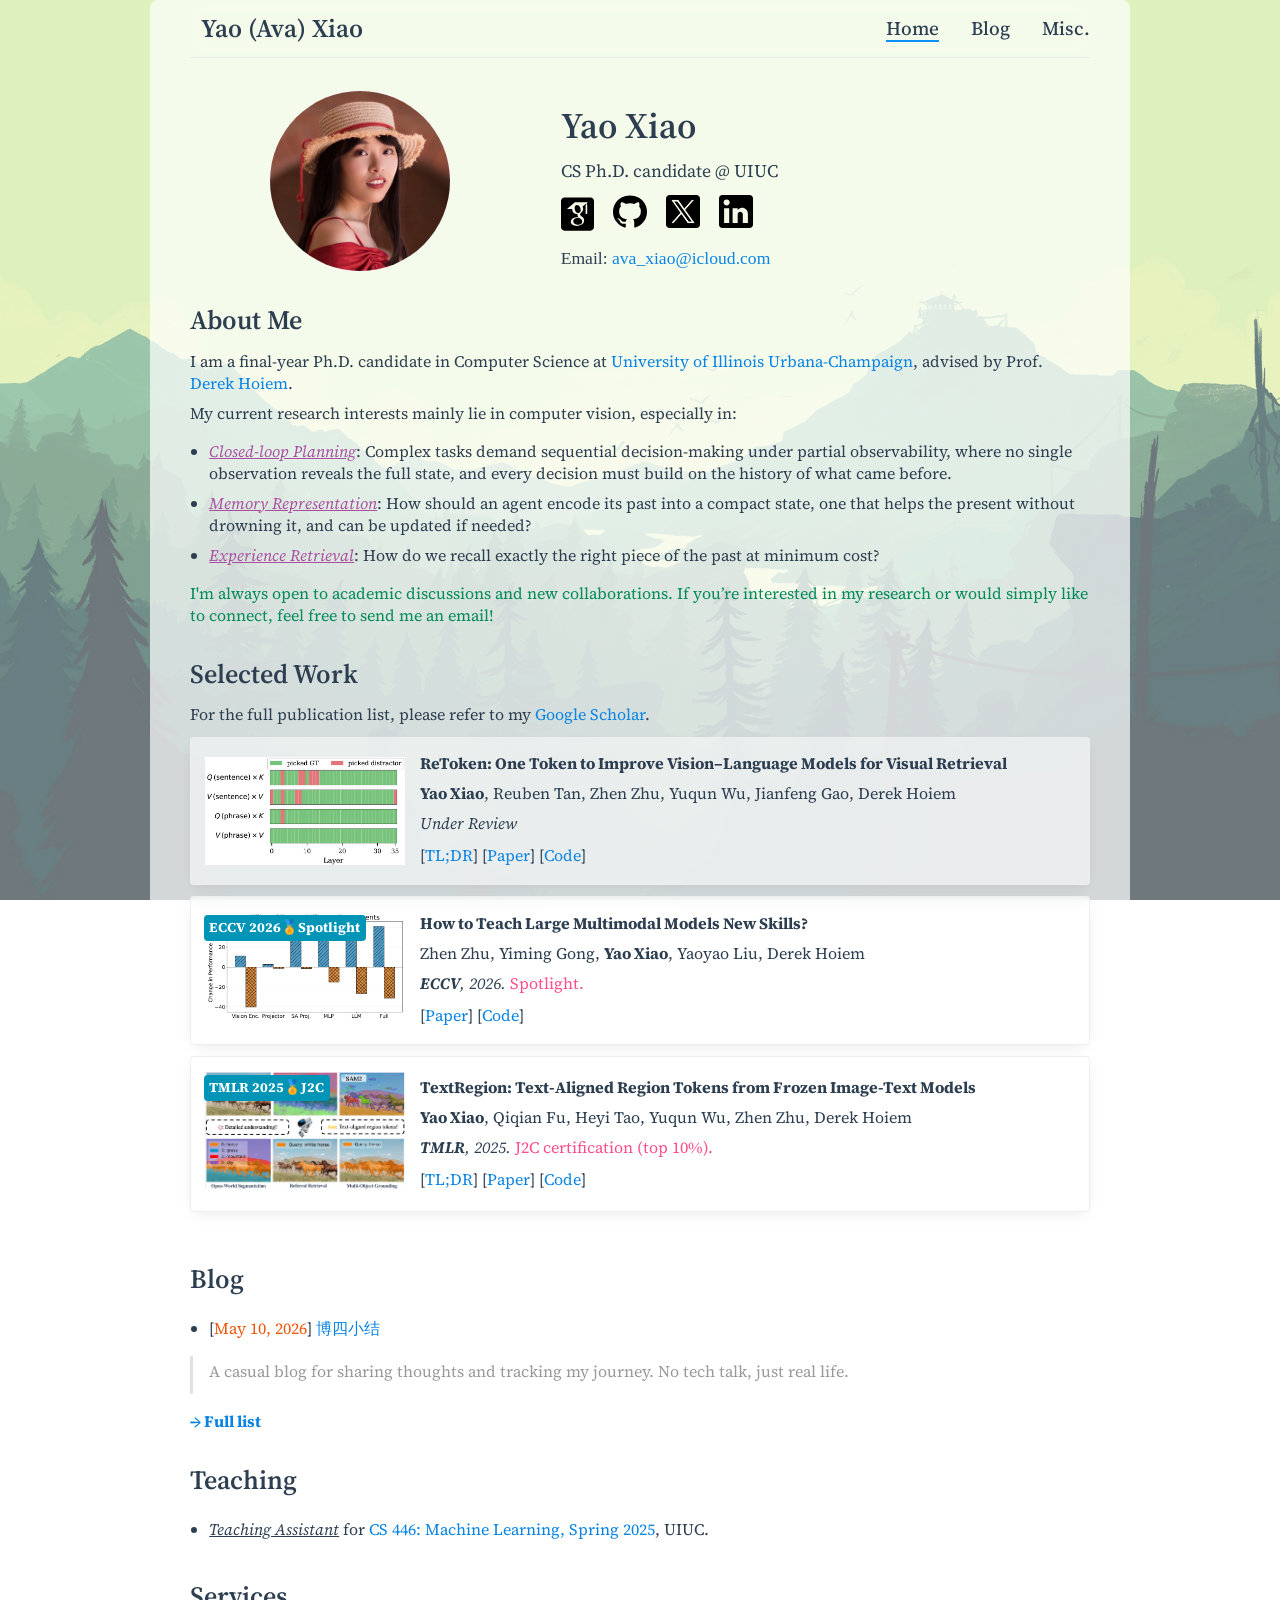
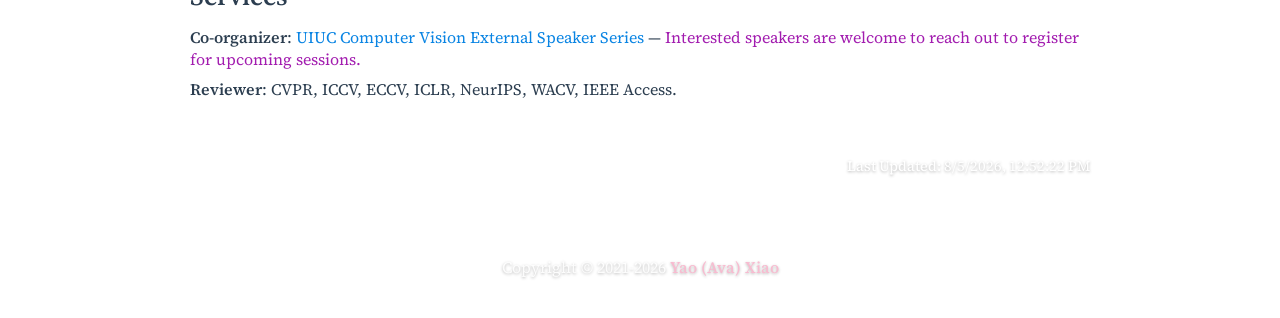
==== index.html @ c029b0e3 "update" ====
<!DOCTYPE html>
<html lang="en-US">
  <head>
    <meta charset="utf-8">
    <meta name="viewport" content="width=device-width,initial-scale=1">
    <title>Yao (Ava) Xiao</title>
    <meta name="description" content="Yao (Ava) Xiao, a PhD candidate at UIUC, focuses her research on Computer Vision.">
    <link rel="icon" href="https://avaxiao.github.io/profile/logo.jpg">
  <link rel="stylesheet" href="https://fonts.googleapis.com/css2?family=Source+Serif+4:ital,wght@0,400;0,600;1,400;1,600&amp;display=swap">
    
    <link rel="preload" href="/assets/css/0.styles.3e179a10.css" as="style"><link rel="preload" href="/assets/js/app.c0a75aff.js" as="script"><link rel="preload" href="/assets/js/4.6c45eee1.js" as="script"><link rel="preload" href="/assets/js/14.86007b97.js" as="script"><link rel="preload" href="/assets/js/9.3a553582.js" as="script"><link rel="preload" href="/assets/js/5.31107726.js" as="script"><link rel="prefetch" href="/assets/js/10.5da3136a.js"><link rel="prefetch" href="/assets/js/11.a6212bb0.js"><link rel="prefetch" href="/assets/js/12.b6547b11.js"><link rel="prefetch" href="/assets/js/13.b71a488c.js"><link rel="prefetch" href="/assets/js/15.7bbf134c.js"><link rel="prefetch" href="/assets/js/16.cf9fee51.js"><link rel="prefetch" href="/assets/js/2.67bbb670.js"><link rel="prefetch" href="/assets/js/3.bf358258.js"><link rel="prefetch" href="/assets/js/6.ad868531.js"><link rel="prefetch" href="/assets/js/7.d02ac8a6.js"><link rel="prefetch" href="/assets/js/8.3687ac14.js">
    <link rel="stylesheet" href="/assets/css/0.styles.3e179a10.css">
  </head>
  <body>
    <div id="app" data-server-rendered="true"><div class="theme-container no-sidebar home-page"><header class="navbar"><div class="sidebar-button"><svg xmlns="http://www.w3.org/2000/svg" aria-hidden="true" role="img" viewBox="0 0 448 512" class="icon"><path fill="currentColor" d="M436 124H12c-6.627 0-12-5.373-12-12V80c0-6.627 5.373-12 12-12h424c6.627 0 12 5.373 12 12v32c0 6.627-5.373 12-12 12zm0 160H12c-6.627 0-12-5.373-12-12v-32c0-6.627 5.373-12 12-12h424c6.627 0 12 5.373 12 12v32c0 6.627-5.373 12-12 12zm0 160H12c-6.627 0-12-5.373-12-12v-32c0-6.627 5.373-12 12-12h424c6.627 0 12 5.373 12 12v32c0 6.627-5.373 12-12 12z"></path></svg></div> <a href="/" class="home-link router-link-exact-active router-link-active"><!----> <span class="site-name">Yao (Ava) Xiao</span></a> <div class="links"><!----> <nav class="nav-links can-hide"><div class="nav-item"><a href="/" class="nav-link router-link-exact-active router-link-active">
  Home
</a></div><div class="nav-item"><a href="https://avaxiao.github.io/blog/" target="_self" class="nav-link external">
  Blog
  <!----></a></div><div class="nav-item"><a href="https://avaxiao.github.io/blog/comments/" target="_self" class="nav-link external">
  Misc.
  <!----></a></div> <!----></nav></div></header> <div class="sidebar-mask"></div> <aside class="sidebar"><nav class="nav-links"><div class="nav-item"><a href="/" class="nav-link router-link-exact-active router-link-active">
  Home
</a></div><div class="nav-item"><a href="https://avaxiao.github.io/blog/" target="_self" class="nav-link external">
  Blog
  <!----></a></div><div class="nav-item"><a href="https://avaxiao.github.io/blog/comments/" target="_self" class="nav-link external">
  Misc.
  <!----></a></div> <!----></nav>  <!----> </aside> <main class="page"> <div class="theme-default-content content__default"><div class="profile"><div class="image"><img src="/profile/Ava_Xiao.jpg" alt></div> <div class="info"><div class="name">
      Yao Xiao
    </div> <div class="bio"><p>CS Ph.D. candidate @ UIUC</p></div> <div class="socials"><div><a href="https://scholar.google.com/citations?user=-oyhl6gAAAAJ&amp;hl=en" target="_blank"><img src="/icons/google-scholar.svg" alt="Google Scholar" title="Google Scholar"></a></div><div><a href="https://github.com/AvaXiao" target="_blank"><img src="/icons/github.svg" alt="GitHub" title="GitHub"></a></div><div><a href="https://x.com/AvaXYao/" target="_blank"><img src="/icons/twitter.png" alt="X" title="X"></a></div><div><a href="https://www.linkedin.com/in/ava-xiao/" target="_blank"><img src="/icons/linkedin-mono.svg" alt="Linkedin" title="Linkedin"></a></div></div> <div class="contact"><span class="email">Email: </span> <a href="mailto:ava_xiao@icloud.com" title="Contact me" class="email">
          ava_xiao@icloud.com
      </a></div> <!----></div></div> <h2 id="about-me">About Me</h2> <p>I am a final-year Ph.D. candidate in Computer Science at <a href="https://siebelschool.illinois.edu" target="_blank" rel="noopener noreferrer">University of Illinois Urbana-Champaign<svg xmlns="http://www.w3.org/2000/svg" aria-hidden="true" x="0px" y="0px" viewBox="0 0 100 100" width="15" height="15" class="icon outbound"><path fill="currentColor" d="M18.8,85.1h56l0,0c2.2,0,4-1.8,4-4v-32h-8v28h-48v-48h28v-8h-32l0,0c-2.2,0-4,1.8-4,4v56C14.8,83.3,16.6,85.1,18.8,85.1z"></path> <polygon fill="currentColor" points="45.7,48.7 51.3,54.3 77.2,28.5 77.2,37.2 85.2,37.2 85.2,14.9 62.8,14.9 62.8,22.9 71.5,22.9"></polygon></svg></a>, advised by Prof. <a href="https://dhoiem.cs.illinois.edu/" target="_blank" rel="noopener noreferrer">Derek Hoiem<svg xmlns="http://www.w3.org/2000/svg" aria-hidden="true" x="0px" y="0px" viewBox="0 0 100 100" width="15" height="15" class="icon outbound"><path fill="currentColor" d="M18.8,85.1h56l0,0c2.2,0,4-1.8,4-4v-32h-8v28h-48v-48h28v-8h-32l0,0c-2.2,0-4,1.8-4,4v56C14.8,83.3,16.6,85.1,18.8,85.1z"></path> <polygon fill="currentColor" points="45.7,48.7 51.3,54.3 77.2,28.5 77.2,37.2 85.2,37.2 85.2,14.9 62.8,14.9 62.8,22.9 71.5,22.9"></polygon></svg></a>.</p> <p>My current research interests mainly lie in computer vision, especially in:</p> <ul><li><p><font color="#A94FA0"><u><em>Closed-loop Planning</em></u></font>: Complex tasks demand sequential decision-making under partial observability, where no single observation reveals the full state, and every decision must build on the history of what came before.</p></li> <li><p><font color="#A94FA0"><u><em>Memory Representation</em></u></font>: How should an agent encode its past into a compact state, one that helps the present without drowning it, and can be updated if needed?</p></li> <li><p><font color="#A94FA0"><u><em>Experience Retrieval</em></u></font>: How do we recall exactly the right piece of the past at minimum cost?</p></li></ul> <p><font color="#008a56">I'm always open to academic discussions and new collaborations. If you’re interested in my research or would simply like to connect, feel free to send me an email!</font></p> <h2 id="selected-work">Selected Work</h2> <p>For the full publication list, please refer to my <a href="https://scholar.google.com/citations?user=-oyhl6gAAAAJ&amp;hl=en" target="_blank">Google Scholar</a>.</p> <div class="papers"><div><div><!----></div><div><div><div class="paper show-border"><div><div class="paper-image"><img src="/publications/xiao2026retoken.png" alt></div></div> <div class="paper-content"><p><b>ReToken: One Token to Improve Vision–Language Models for Visual Retrieval</b></p> <p><b>Yao Xiao</b>, Reuben Tan, Zhen Zhu, Yuqun Wu, Jianfeng Gao, Derek Hoiem</p> <i><p>Under Review</p></i> <span class="hover-dropdown">
              [<a class="toggle">TL;DR</a>]
              <div class="tlrd-popup"><div class="tlrd-popup-inner">Attention tells you where a VLM looks, so shouldn't it tell you which frames matter? It doesn't: the retrieval signal lives in the value space, and a single learned token is enough to read it out.</div></div></span> <!----> <!----> <span>
              [<a href="https://arxiv.org/abs/2607.28627" target="_blank">Paper</a>]
            </span> <span>
              [<a href="https://github.com/avaxiao/ReToken" target="_blank">Code</a>]
            </span> <!----> <!----> <!----> <div class="abs-panel" style="display:none;"><span></span></div></div></div></div></div><div><!----></div><div><div><div class="paper show-border"><div class="paper-badge"><img src="/publications/zhen2026how.png" alt class="badge-image"> <abbr class="badge">ECCV 2026🏅Spotlight</abbr></div> <div class="paper-content"><p><b>How to Teach Large Multimodal Models New Skills?</b></p> <p>Zhen Zhu, Yiming Gong, <b>Yao Xiao</b>, Yaoyao Liu, Derek Hoiem</p> <i><p><b>ECCV</b>, 2026. <span style='font-style: normal;'><font color=#ff4d88>Spotlight.</font></span></p></i> <!----> <!----> <!----> <span>
              [<a href="https://arxiv.org/abs/2510.08564" target="_blank">Paper</a>]
            </span> <span>
              [<a href="https://github.com/jessemelpolio/LMM_CL" target="_blank">Code</a>]
            </span> <!----> <!----> <!----> <div class="abs-panel" style="display:none;"><span></span></div></div></div></div></div><div><div><div class="paper show-border"><div class="paper-badge"><img src="/publications/xiao2025textregion.png" alt class="badge-image"> <abbr class="badge">TMLR 2025🏅J2C</abbr></div> <div class="paper-content"><p><b>TextRegion: Text-Aligned Region Tokens from Frozen Image-Text Models</b></p> <p><b>Yao Xiao</b>, Qiqian Fu, Heyi Tao, Yuqun Wu, Zhen Zhu, Derek Hoiem</p> <i><p><b>TMLR</b>, 2025. <span style='font-style: normal;'><font color=#ff4d88>J2C certification (top 10%).</font></span></p></i> <span class="hover-dropdown">
              [<a class="toggle">TL;DR</a>]
              <div class="tlrd-popup"><div class="tlrd-popup-inner">A simple, training-free approach to get region tokens directly comparable to text embeddings, achieving state-of-the-art zero-shot region-level understanding.</div></div></span> <!----> <!----> <span>
              [<a href="https://arxiv.org/abs/2505.23769" target="_blank">Paper</a>]
            </span> <span>
              [<a href="https://github.com/avaxiao/TextRegion" target="_blank">Code</a>]
            </span> <!----> <!----> <!----> <div class="abs-panel" style="display:none;"><span></span></div></div></div></div></div><div><!----></div><div><!----></div></div></div> <br> <h2 id="blog">Blog</h2> <ul><li>[<font color="#EA580C">May 10, 2026</font>] <a href="https://avaxiao.github.io/blog/fourth_year/" target="_blank">博四小结</a></li></ul> <blockquote><p>A casual blog for sharing thoughts and tracking my journey. No tech talk, just real life.</p></blockquote> <p><a href="https://avaxiao.github.io/blog/archives/" target="_blank"><b>→ Full list</b></a></p> <h2 id="teaching">Teaching</h2> <ul><li><u><em>Teaching Assistant</em></u> for <a href="https://courses.grainger.illinois.edu/cs446/sp2025/" target="_blank" rel="noopener noreferrer">CS 446: Machine Learning, Spring 2025<svg xmlns="http://www.w3.org/2000/svg" aria-hidden="true" x="0px" y="0px" viewBox="0 0 100 100" width="15" height="15" class="icon outbound"><path fill="currentColor" d="M18.8,85.1h56l0,0c2.2,0,4-1.8,4-4v-32h-8v28h-48v-48h28v-8h-32l0,0c-2.2,0-4,1.8-4,4v56C14.8,83.3,16.6,85.1,18.8,85.1z"></path> <polygon fill="currentColor" points="45.7,48.7 51.3,54.3 77.2,28.5 77.2,37.2 85.2,37.2 85.2,14.9 62.8,14.9 62.8,22.9 71.5,22.9"></polygon></svg></a>, UIUC.</li></ul> <h2 id="services">Services</h2> <p><strong>Co-organizer</strong>: <a href="https://vision.cs.illinois.edu/vision_website/#five" target="_blank">UIUC Computer Vision External Speaker Series</a> — <font color="#A21CAF">Interested speakers are welcome to reach out to register for upcoming sessions.</font></p> <p><strong>Reviewer</strong>: CVPR, ICCV, ECCV, ICLR, NeurIPS, WACV, IEEE Access.</p></div> <footer class="page-edit"><!----> <div class="last-updated"><span class="prefix">Last Updated:</span> <span class="time">8/5/2026, 12:52:22 PM</span></div></footer> <!----> </main> <div class="footer">

    Copyright © 2021-2026
    <a href="https://avaxiao.github.io/blog/" target="_blank" title="Yao (Ava) Xiao"><span style="color:#f8bbd0;">Yao (Ava) Xiao</span></a></div></div><div class="global-ui"></div></div>
    <script src="/assets/js/app.c0a75aff.js" defer></script><script src="/assets/js/4.6c45eee1.js" defer></script><script src="/assets/js/14.86007b97.js" defer></script><script src="/assets/js/9.3a553582.js" defer></script><script src="/assets/js/5.31107726.js" defer></script>
  </body>
</html>
---- assets/css/0.styles.3e179a10.css ----
#nprogress{pointer-events:none}#nprogress .bar{background:#0984e3;position:fixed;z-index:1031;top:0;left:0;width:100%;height:2px}#nprogress .peg{display:block;position:absolute;right:0;width:100px;height:100%;box-shadow:0 0 10px #0984e3,0 0 5px #0984e3;opacity:1;-webkit-transform:rotate(3deg) translateY(-4px);transform:rotate(3deg) translateY(-4px)}#nprogress .spinner{display:block;position:fixed;z-index:1031;top:15px;right:15px}#nprogress .spinner-icon{width:18px;height:18px;box-sizing:border-box;border-color:#0984e3 transparent transparent #0984e3;border-style:solid;border-width:2px;border-radius:50%;-webkit-animation:nprogress-spinner .4s linear infinite;animation:nprogress-spinner .4s linear infinite}.nprogress-custom-parent{overflow:hidden;position:relative}.nprogress-custom-parent #nprogress .bar,.nprogress-custom-parent #nprogress .spinner{position:absolute}@-webkit-keyframes nprogress-spinner{0%{-webkit-transform:rotate(0deg);transform:rotate(0deg)}to{-webkit-transform:rotate(1turn);transform:rotate(1turn)}}@keyframes nprogress-spinner{0%{-webkit-transform:rotate(0deg);transform:rotate(0deg)}to{-webkit-transform:rotate(1turn);transform:rotate(1turn)}}.icon.outbound{color:#aaa;display:inline-block;vertical-align:middle;position:relative;top:-1px}.home{padding:3.6rem 2rem 0;max-width:900px;margin:0 auto;display:block}.home .hero{text-align:center}.home .hero img{max-width:100%;max-height:280px;display:block;margin:3rem auto 1.5rem}.home .hero h1{font-size:3rem}.home .hero .action,.home .hero .description,.home .hero h1{margin:1.8rem auto}.home .hero .description{max-width:35rem;font-size:1.6rem;line-height:1.3;color:#6a8bad}.home .hero .action-button{display:inline-block;font-size:1.2rem;color:#fff;background-color:#0984e3;padding:.8rem 1.6rem;border-radius:4px;-webkit-transition:background-color .1s ease;transition:background-color .1s ease;box-sizing:border-box;border-bottom:1px solid #0877cc}.home .hero .action-button:hover{background-color:#1292f6}.home .features{border-top:1px solid #eaecef;padding:1.2rem 0;margin-top:2.5rem;display:-webkit-box;display:flex;flex-wrap:wrap;-webkit-box-align:start;align-items:flex-start;align-content:stretch;-webkit-box-pack:justify;justify-content:space-between}.home .feature{-webkit-box-flex:1;flex-grow:1;flex-basis:30%;max-width:30%}.home .feature h2{font-size:1.4rem;font-weight:500;border-bottom:none;padding-bottom:0;color:#3a5169}.home .feature p{color:#4e6e8e}.home .footer{padding:2.5rem;border-top:1px solid #eaecef;text-align:center;color:#4e6e8e}@media (max-width:719px){.home .features{-webkit-box-orient:vertical;-webkit-box-direction:normal;flex-direction:column}.home .feature{max-width:100%;padding:0 2.5rem}}@media (max-width:419px){.home{padding-left:1.5rem;padding-right:1.5rem}.home .hero img{max-height:210px;margin:2rem auto 1.2rem}.home .hero h1{font-size:2rem}.home .hero .action,.home .hero .description,.home .hero h1{margin:1.2rem auto}.home .hero .description{font-size:1.2rem}.home .hero .action-button{font-size:1rem;padding:.6rem 1.2rem}.home .feature h2{font-size:1.25rem}}.search-box{display:inline-block;position:relative;margin-right:1rem}.search-box input{cursor:text;width:10rem;height:2rem;color:#4e6e8e;display:inline-block;border:1px solid #cfd4db;border-radius:2rem;font-size:.9rem;line-height:2rem;padding:0 .5rem 0 2rem;outline:none;-webkit-transition:all .2s ease;transition:all .2s ease;background:#fff url(/assets/img/search.83621669.svg) .6rem .5rem no-repeat;background-size:1rem}.search-box input:focus{cursor:auto;border-color:#0984e3}.search-box .suggestions{background:#fff;width:20rem;position:absolute;top:1.5rem;border:1px solid #cfd4db;border-radius:6px;padding:.4rem;list-style-type:none}.search-box .suggestions.align-right{right:0}.search-box .suggestion{line-height:1.4;padding:.4rem .6rem;border-radius:4px;cursor:pointer}.search-box .suggestion a{white-space:normal;color:#5d82a6}.search-box .suggestion a .page-title{font-weight:600}.search-box .suggestion a .header{font-size:.9em;margin-left:.25em}.search-box .suggestion.focused{background-color:#f3f4f5}.search-box .suggestion.focused a{color:#0984e3}@media (max-width:959px){.search-box input{cursor:pointer;width:0;border-color:transparent;position:relative}.search-box input:focus{cursor:text;left:0;width:10rem}}@media (-ms-high-contrast:none){.search-box input{height:2rem}}@media (max-width:959px) and (min-width:719px){.search-box .suggestions{left:0}}@media (max-width:719px){.search-box{margin-right:0}.search-box input{left:1rem}.search-box .suggestions{right:0}}@media (max-width:419px){.search-box .suggestions{width:calc(100vw - 4rem)}.search-box input:focus{width:8rem}}.sidebar-button{cursor:pointer;display:none;width:1.25rem;height:1.25rem;position:absolute;padding:.6rem;top:.6rem;left:1rem}.sidebar-button .icon{display:block;width:1.25rem;height:1.25rem}@media (max-width:719px){.sidebar-button{display:block}}@media (max-width:959px){.nav-links .nav-item{margin-left:1.2rem}}@media (min-width:719px){.nav-links a.router-link-active,.nav-links a:hover{color:var(--textColor)}.nav-item>a:not(.external).router-link-active,.nav-item>a:not(.external):hover{margin-bottom:-2px;border-bottom:2px solid #0d90f5}}.nav-links{display:inline-block}.nav-links a{line-height:1.4rem;color:inherit}.nav-links a.router-link-active,.nav-links a:hover{color:#0984e3}.nav-links .nav-item{position:relative;display:inline-block;margin-left:2rem;line-height:2rem}.nav-links .nav-item:first-child{margin-left:0}.nav-links .repo-link{margin-left:1.5rem}@media (max-width:719px){.nav-links .nav-item,.nav-links .repo-link{margin-left:0}}@media (min-width:719px){.nav-links a.router-link-active,.nav-links a:hover{color:#2c3e50}.nav-item>a:not(.external).router-link-active,.nav-item>a:not(.external):hover{margin-bottom:-2px;border-bottom:2px solid #0d90f5}}.navbar{position:fixed!important;z-index:1000;max-width:900px;margin:0 auto;padding:.7rem;line-height:2.2rem}.navbar a,.navbar img,.navbar span{display:inline-block}.navbar .logo{height:2.2rem;min-width:2.2rem;margin-right:.8rem;vertical-align:top}.navbar .site-name{font-size:1.5em;font-weight:600;color:#2c3e50;position:relative}.navbar .links{padding-right:0;box-sizing:border-box;background-color:#fff;white-space:nowrap;font-size:1.2rem;position:absolute;right:0;top:.7rem;display:-webkit-box;display:flex}.navbar .links .search-box{-webkit-box-flex:0;flex:0 0 auto;vertical-align:top}@media (max-width:719px){.navbar{padding-left:4rem}.navbar .can-hide{display:none}.navbar .links{padding-left:1.5rem}.navbar .site-name{font-size:1.2em;width:calc(100vw - 9.4rem);overflow:hidden;white-space:nowrap;text-overflow:ellipsis}}.page-edit{max-width:900px;margin:0 auto;padding:2rem 2.5rem}@media (max-width:959px){.page-edit{padding:2rem}}@media (max-width:419px){.page-edit{padding:1.5rem}}.page-edit{padding-top:1rem;padding-bottom:1rem;overflow:auto}.page-edit .edit-link{display:inline-block}.page-edit .edit-link a{color:#4e6e8e;margin-right:.25rem}.page-edit .last-updated{float:right;font-size:.9em}.page-edit .last-updated .prefix{font-weight:500;color:#4e6e8e}.page-edit .last-updated .time{font-weight:400;color:#767676}@media (max-width:719px){.page-edit .edit-link{margin-bottom:.5rem}.page-edit .last-updated{font-size:.8em;float:none;text-align:left}}.page-nav{max-width:900px;margin:0 auto;padding:2rem 2.5rem}@media (max-width:959px){.page-nav{padding:2rem}}@media (max-width:419px){.page-nav{padding:1.5rem}}.page-nav{padding-top:1rem;padding-bottom:0}.page-nav .inner{min-height:2rem;margin-top:0;border-top:1px solid #eaecef;padding-top:1rem;overflow:auto}.page-nav .next{float:right}.page{padding-bottom:2rem;display:block}.dropdown-enter,.dropdown-leave-to{height:0!important}.sidebar-group .sidebar-group{padding-left:.5em}.sidebar-group:not(.collapsable) .sidebar-heading:not(.clickable){cursor:auto;color:inherit}.sidebar-group.is-sub-group{padding-left:0}.sidebar-group.is-sub-group>.sidebar-heading{font-size:.95em;line-height:1.4;font-weight:400;padding-left:2rem}.sidebar-group.is-sub-group>.sidebar-heading:not(.clickable){opacity:.5}.sidebar-group.is-sub-group>.sidebar-group-items{padding-left:1rem}.sidebar-group.is-sub-group>.sidebar-group-items>li>.sidebar-link{font-size:.95em;border-left:none}.sidebar-group.depth-2>.sidebar-heading{border-left:none}.sidebar-heading{color:#2c3e50;-webkit-transition:color .15s ease;transition:color .15s ease;cursor:pointer;font-size:1.1em;font-weight:700;padding:.35rem 1.5rem .35rem 1.25rem;width:100%;box-sizing:border-box;margin:0;border-left:.25rem solid transparent}.sidebar-heading.open,.sidebar-heading:hover{color:inherit}.sidebar-heading .arrow{position:relative;top:-.12em;left:.5em}.sidebar-heading.clickable.active{font-weight:600;color:#0984e3;border-left-color:#0984e3}.sidebar-heading.clickable:hover{color:#0984e3}.sidebar-group-items{-webkit-transition:height .1s ease-out;transition:height .1s ease-out;font-size:.95em;overflow:hidden}.sidebar .sidebar-sub-headers{padding-left:1rem;font-size:.95em}a.sidebar-link{font-size:1em;font-weight:400;display:inline-block;color:#2c3e50;border-left:.25rem solid transparent;padding:.35rem 1rem .35rem 1.25rem;line-height:1.4;width:100%;box-sizing:border-box}a.sidebar-link:hover{color:#0984e3}a.sidebar-link.active{font-weight:600;color:#0984e3;border-left-color:#0984e3}.sidebar-group a.sidebar-link{padding-left:2rem}.sidebar-sub-headers a.sidebar-link{padding-top:.25rem;padding-bottom:.25rem;border-left:none}.sidebar-sub-headers a.sidebar-link.active{font-weight:500}.sidebar ul{padding:0;margin:0;list-style-type:none}.sidebar a{display:inline-block}.sidebar .nav-links{display:none;border-bottom:1px solid #eaecef;padding:.5rem 0 .75rem}.sidebar .nav-links a{font-weight:600}.sidebar .nav-links .nav-item,.sidebar .nav-links .repo-link{display:block;line-height:1.25rem;font-size:1.1em;padding:.5rem 0 .5rem 1.5rem}.sidebar>.sidebar-links{padding:1.5rem 0}.sidebar>.sidebar-links>li>a.sidebar-link{font-size:1.1em;line-height:1.7;font-weight:700}.sidebar>.sidebar-links>li:not(:first-child){margin-top:.75rem}@media (max-width:719px){.sidebar .nav-links{display:block}.sidebar .nav-links .dropdown-wrapper .nav-dropdown .dropdown-item a.router-link-active:after{top:calc(1rem - 2px)}.sidebar>.sidebar-links{padding:1rem 0}}.footer{padding:2rem 1.5rem 2.5rem;text-align:center;color:#999;box-sizing:border-box;font-size:1rem;-webkit-transition:all .2s ease;transition:all .2s ease}.footer>span{line-height:1.5rem}.footer .icons{margin-bottom:12px}.footer .icons .iconfont{padding:0 10px;font-size:1.3rem}.footer a{color:inherit}.footer a:hover{color:#0984e3}@media (min-width:720px){.sidebar-open .footer{width:auto;padding-left:21.5rem}}@media (min-width:1520px){.have-rightmenu .footer{padding-right:$rightMenuWidth1.5rem}}.no-sidebar .footer{width:auto;padding-left:1.5rem}.theme-container.home-page .page{font-size:16px;background-color:$homeBgColor}.theme-container.home-page .page p{margin:0 0 .5rem}.theme-container.home-page .page ol,.theme-container.home-page .page p,.theme-container.home-page .page ul{line-height:normal}.theme-container.home-page .page a{font-weight:400}.theme-container.home-page .page .theme-default-content:not(.custom)>h2{margin-bottom:.5rem}.theme-container.home-page .page .theme-default-content:not(.custom)>h2:first-child+p{margin-top:.5rem}.theme-container.home-page .page .theme-default-content:not(.custom)>h3{padding-top:4rem}.theme-container.home-page .page .md-card{min-height:140px;margin-top:1.5em}.theme-container.home-page .page .md-card .card-image{padding:0}.theme-container.home-page .page .md-card .card-image img{Margin-right:1.5em;border:0 solid #eee}@media (max-width:419px){ol,p,ul{line-height:1.5}.md-card .card-image img{width:100%;max-width:400px}}code[class*=language-],pre[class*=language-]{color:#ccc;background:none;font-family:Consolas,Monaco,Andale Mono,Ubuntu Mono,monospace;font-size:1em;text-align:left;white-space:pre;word-spacing:normal;word-break:normal;word-wrap:normal;line-height:1.5;-moz-tab-size:4;-o-tab-size:4;tab-size:4;-webkit-hyphens:none;-ms-hyphens:none;hyphens:none}pre[class*=language-]{padding:1em;margin:.5em 0;overflow:auto}:not(pre)>code[class*=language-],pre[class*=language-]{background:#2d2d2d}:not(pre)>code[class*=language-]{padding:.1em;border-radius:.3em;white-space:normal}.token.block-comment,.token.cdata,.token.comment,.token.doctype,.token.prolog{color:#999}.token.punctuation{color:#ccc}.token.attr-name,.token.deleted,.token.namespace,.token.tag{color:#e2777a}.token.function-name{color:#6196cc}.token.boolean,.token.function,.token.number{color:#f08d49}.token.class-name,.token.constant,.token.property,.token.symbol{color:#f8c555}.token.atrule,.token.builtin,.token.important,.token.keyword,.token.selector{color:#cc99cd}.token.attr-value,.token.char,.token.regex,.token.string,.token.variable{color:#7ec699}.token.entity,.token.operator,.token.url{color:#67cdcc}.token.bold,.token.important{font-weight:700}.token.italic{font-style:italic}.token.entity{cursor:help}.token.inserted{color:green}.theme-default-content code{color:#476582;padding:.25rem .5rem;margin:0;font-size:.85em;background-color:rgba(27,31,35,.05);border-radius:3px}.theme-default-content code .token.deleted{color:#ec5975}.theme-default-content code .token.inserted{color:#0984e3}.theme-default-content pre,.theme-default-content pre[class*=language-]{line-height:1.4;padding:1.25rem 1.5rem;margin:.85rem 0;background-color:#282c34;border-radius:6px;overflow:auto}.theme-default-content pre[class*=language-] code,.theme-default-content pre code{color:#fff;padding:0;background-color:transparent;border-radius:0}div[class*=language-]{position:relative;background-color:#282c34;border-radius:6px}div[class*=language-] .highlight-lines{-webkit-user-select:none;-ms-user-select:none;user-select:none;padding-top:1.3rem;position:absolute;top:0;left:0;width:100%;line-height:1.4}div[class*=language-] .highlight-lines .highlighted{background-color:rgba(0,0,0,.66)}div[class*=language-] pre,div[class*=language-] pre[class*=language-]{background:transparent;position:relative;z-index:1}div[class*=language-]:before{position:absolute;z-index:3;top:.8em;right:1em;font-size:.75rem;color:hsla(0,0%,100%,.4)}div[class*=language-]:not(.line-numbers-mode) .line-numbers-wrapper{display:none}div[class*=language-].line-numbers-mode .highlight-lines .highlighted{position:relative}div[class*=language-].line-numbers-mode .highlight-lines .highlighted:before{content:" ";position:absolute;z-index:3;left:0;top:0;display:block;width:3.5rem;height:100%;background-color:rgba(0,0,0,.66)}div[class*=language-].line-numbers-mode pre{padding-left:4.5rem;vertical-align:middle}div[class*=language-].line-numbers-mode .line-numbers-wrapper{position:absolute;top:0;width:3.5rem;text-align:center;color:hsla(0,0%,100%,.3);padding:1.25rem 0;line-height:1.4}div[class*=language-].line-numbers-mode .line-numbers-wrapper br{-webkit-user-select:none;-ms-user-select:none;user-select:none}div[class*=language-].line-numbers-mode .line-numbers-wrapper .line-number{position:relative;z-index:4;-webkit-user-select:none;-ms-user-select:none;user-select:none;font-size:.85em}div[class*=language-].line-numbers-mode:after{content:"";position:absolute;z-index:2;top:0;left:0;width:3.5rem;height:100%;border-radius:6px 0 0 6px;border-right:1px solid rgba(0,0,0,.66);background-color:#282c34}div[class~=language-js]:before{content:"js"}div[class~=language-ts]:before{content:"ts"}div[class~=language-html]:before{content:"html"}div[class~=language-md]:before{content:"md"}div[class~=language-vue]:before{content:"vue"}div[class~=language-css]:before{content:"css"}div[class~=language-sass]:before{content:"sass"}div[class~=language-scss]:before{content:"scss"}div[class~=language-less]:before{content:"less"}div[class~=language-stylus]:before{content:"stylus"}div[class~=language-go]:before{content:"go"}div[class~=language-java]:before{content:"java"}div[class~=language-c]:before{content:"c"}div[class~=language-sh]:before{content:"sh"}div[class~=language-yaml]:before{content:"yaml"}div[class~=language-py]:before{content:"py"}div[class~=language-docker]:before{content:"docker"}div[class~=language-dockerfile]:before{content:"dockerfile"}div[class~=language-makefile]:before{content:"makefile"}div[class~=language-javascript]:before{content:"js"}div[class~=language-typescript]:before{content:"ts"}div[class~=language-markup]:before{content:"html"}div[class~=language-markdown]:before{content:"md"}div[class~=language-json]:before{content:"json"}div[class~=language-ruby]:before{content:"rb"}div[class~=language-python]:before{content:"py"}div[class~=language-bash]:before{content:"sh"}div[class~=language-php]:before{content:"php"}.custom-block .custom-block-title{font-weight:600;margin-bottom:-.4rem}.custom-block.danger,.custom-block.tip,.custom-block.warning{padding:.1rem 1.5rem;border-left-width:.5rem;border-left-style:solid;margin:1rem 0}.custom-block.tip{background-color:#f3f5f7;border-color:#42b983}.custom-block.warning{background-color:rgba(255,229,100,.3);border-color:#e7c000;color:#6b5900}.custom-block.warning .custom-block-title{color:#b29400}.custom-block.warning a{color:#2c3e50}.custom-block.danger{background-color:#ffe6e6;border-color:#c00;color:#4d0000}.custom-block.danger .custom-block-title{color:#900}.custom-block.danger a{color:#2c3e50}.custom-block.details{display:block;position:relative;border-radius:2px;margin:1.6em 0;padding:1.6em;background-color:#eee}.custom-block.details h4{margin-top:0}.custom-block.details figure:last-child,.custom-block.details p:last-child{margin-bottom:0;padding-bottom:0}.custom-block.details summary{outline:none;cursor:pointer}.arrow{display:inline-block;width:0;height:0}.arrow.up{border-bottom:6px solid #ccc}.arrow.down,.arrow.up{border-left:4px solid transparent;border-right:4px solid transparent}.arrow.down{border-top:6px solid #ccc}.arrow.right{border-left:6px solid #ccc}.arrow.left,.arrow.right{border-top:4px solid transparent;border-bottom:4px solid transparent}.arrow.left{border-right:6px solid #ccc}.theme-default-content:not(.custom){max-width:900px;margin:0 auto;padding:2rem 2.5rem}@media (max-width:959px){.theme-default-content:not(.custom){padding:2rem}}@media (max-width:419px){.theme-default-content:not(.custom){padding:1.5rem}}.table-of-contents .badge{vertical-align:middle}body,html{padding:0;margin:0;background-color:#fff}body{font-family:-apple-system,BlinkMacSystemFont,Segoe UI,Roboto,Oxygen,Ubuntu,Cantarell,Fira Sans,Droid Sans,Helvetica Neue,sans-serif;-webkit-font-smoothing:antialiased;-moz-osx-font-smoothing:grayscale;font-size:16px;color:#2c3e50}.page{padding-left:20rem}.navbar{z-index:20;right:0;height:3.6rem;background-color:#fff;box-sizing:border-box;border-bottom:1px solid #eaecef}.navbar,.sidebar-mask{position:fixed;top:0;left:0}.sidebar-mask{z-index:9;width:100vw;height:100vh;display:none}.sidebar{font-size:16px;background-color:#fff;width:20rem;position:fixed;z-index:10;margin:0;top:3.6rem;left:0;bottom:0;box-sizing:border-box;border-right:1px solid #eaecef;overflow-y:auto}.theme-default-content:not(.custom)>:first-child{margin-top:3.6rem}.theme-default-content:not(.custom) a:hover{text-decoration:underline}.theme-default-content:not(.custom) p.demo{padding:1rem 1.5rem;border:1px solid #ddd;border-radius:4px}.theme-default-content:not(.custom) img{max-width:100%}.theme-default-content.custom{padding:0;margin:0}.theme-default-content.custom img{max-width:100%}a{font-weight:500;text-decoration:none}a,p a code{color:#0984e3}p a code{font-weight:400}kbd{background:#eee;border:.15rem solid #ddd;border-bottom:.25rem solid #ddd;border-radius:.15rem;padding:0 .15em}blockquote{font-size:1rem;color:#999;border-left:.2rem solid #dfe2e5;margin:1rem 0;padding:.25rem 0 .25rem 1rem}blockquote>p{margin:0}ol,ul{padding-left:1.2em}strong{font-weight:600}h1,h2,h3,h4,h5,h6{font-weight:600;line-height:1.25}.theme-default-content:not(.custom)>h1,.theme-default-content:not(.custom)>h2,.theme-default-content:not(.custom)>h3,.theme-default-content:not(.custom)>h4,.theme-default-content:not(.custom)>h5,.theme-default-content:not(.custom)>h6{margin-top:-3.1rem;padding-top:4.6rem;margin-bottom:0}.theme-default-content:not(.custom)>h1:first-child,.theme-default-content:not(.custom)>h2:first-child,.theme-default-content:not(.custom)>h3:first-child,.theme-default-content:not(.custom)>h4:first-child,.theme-default-content:not(.custom)>h5:first-child,.theme-default-content:not(.custom)>h6:first-child{margin-top:-1.5rem;margin-bottom:1rem}.theme-default-content:not(.custom)>h1:first-child+.custom-block,.theme-default-content:not(.custom)>h1:first-child+p,.theme-default-content:not(.custom)>h1:first-child+pre,.theme-default-content:not(.custom)>h2:first-child+.custom-block,.theme-default-content:not(.custom)>h2:first-child+p,.theme-default-content:not(.custom)>h2:first-child+pre,.theme-default-content:not(.custom)>h3:first-child+.custom-block,.theme-default-content:not(.custom)>h3:first-child+p,.theme-default-content:not(.custom)>h3:first-child+pre,.theme-default-content:not(.custom)>h4:first-child+.custom-block,.theme-default-content:not(.custom)>h4:first-child+p,.theme-default-content:not(.custom)>h4:first-child+pre,.theme-default-content:not(.custom)>h5:first-child+.custom-block,.theme-default-content:not(.custom)>h5:first-child+p,.theme-default-content:not(.custom)>h5:first-child+pre,.theme-default-content:not(.custom)>h6:first-child+.custom-block,.theme-default-content:not(.custom)>h6:first-child+p,.theme-default-content:not(.custom)>h6:first-child+pre{margin-top:2rem}h1:focus .header-anchor,h1:hover .header-anchor,h2:focus .header-anchor,h2:hover .header-anchor,h3:focus .header-anchor,h3:hover .header-anchor,h4:focus .header-anchor,h4:hover .header-anchor,h5:focus .header-anchor,h5:hover .header-anchor,h6:focus .header-anchor,h6:hover .header-anchor{opacity:1}h1{font-size:2.2rem}h2{padding-bottom:.3rem;font-size:1.65rem}h3{font-size:1.35rem}a.header-anchor{font-size:.85em;float:left;margin-left:-.87em;padding-right:.23em;margin-top:.125em;opacity:0}a.header-anchor:focus,a.header-anchor:hover{text-decoration:none}.line-number,code,kbd{font-family:source-code-pro,Menlo,Monaco,Consolas,Courier New,monospace}ol,p,ul{line-height:1.7}hr{border:0;border-top:1px solid #eaecef}table{border-collapse:collapse;margin:1rem 0;display:block;overflow-x:auto}tr{border-top:1px solid #dfe2e5}tr:nth-child(2n){background-color:#f6f8fa}td,th{border:1px solid #dfe2e5;padding:.6em 1em}.theme-container.sidebar-open .sidebar-mask{display:block}.theme-container.no-navbar .theme-default-content:not(.custom)>h1,.theme-container.no-navbar h2,.theme-container.no-navbar h3,.theme-container.no-navbar h4,.theme-container.no-navbar h5,.theme-container.no-navbar h6{margin-top:1.5rem;padding-top:0}.theme-container.no-navbar .sidebar{top:0}@media (min-width:720px){.theme-container.no-sidebar .sidebar{display:none}.theme-container.no-sidebar .page{padding-left:0}}@media (max-width:959px){.sidebar{font-size:15px;width:16.4rem}.page{padding-left:16.4rem}}@media (max-width:719px){.sidebar{top:0;padding-top:3.6rem;transform:translateX(-100%);transition:transform .2s ease}.page{padding-left:0}.theme-container.sidebar-open .sidebar{transform:translateX(0)}.theme-container.no-navbar .sidebar{padding-top:0}}@media (max-width:419px){h1{font-size:1.9rem}.theme-default-content div[class*=language-]{margin:.85rem -1.5rem;border-radius:0}}.icon.outbound{display:none}body:before{content:"";position:fixed;top:0;left:0;width:100vw;height:100vh;z-index:-1;background:linear-gradient(hsla(0,0%,100%,.4),hsla(0,0%,100%,.4)),url(/bg/green.jpeg) 50%/cover no-repeat;will-change:transform}body{background:transparent;font-family:"Source Serif 4",Georgia,PingFang SC,Hiragino Sans GB,Microsoft YaHei,sans-serif;font-size:17px}.theme-default-content{background:hsla(0,0%,100%,.7);border-radius:8px;padding:2rem;line-height:1.7}.navbar{background:hsla(0,0%,100%,0);-webkit-backdrop-filter:blur(6px);backdrop-filter:blur(6px)}.navbar .links{background-color:transparent!important}.paper{background-color:hsla(0,0%,100%,.5)!important;-webkit-backdrop-filter:blur(6px);backdrop-filter:blur(6px)}.page-edit .last-updated .prefix,.page-edit .last-updated .time{color:#fff!important}.footer{color:hsla(0,0%,100%,.9)!important}.footer a{color:#fff!important}.footer,.page-edit .last-updated .prefix,.page-edit .last-updated .time{text-shadow:0 1px 3px rgba(0,0,0,.3)}.about-card{width:100%;display:-webkit-box;display:flex;-webkit-box-orient:vertical;-webkit-box-direction:normal;flex-direction:column;-webkit-box-align:center;align-items:center}.about-card .avatar{position:relative;z-index:100}.about-card .avatar img{display:block;width:100%;height:auto;max-width:150px;border-radius:500rem}.about-card .card{max-width:600px;width:100%;position:relative;top:-75px;padding-top:75px;margin-left:auto;margin-right:auto;background:#f8f9fb;box-shadow:0 4px 8px 0 rgba(0,0,0,.2);border-radius:.3rem;text-align:center}.about-card .card .bio{padding:1em}.about-card .card .bio .head{font-weight:700;font-size:1.3em}.about-card .card .bio .info{padding-top:.5rem;font-size:1em;color:rgba(0,0,0,.4)}.about-card .card .bio .description{text-align:justify}.about-card .card .bio .description p{padding:.8em .5em 0;line-height:normal;-webkit-margin-before:0;-webkit-margin-after:0}.about-card .card .bio .description p a{font-weight:400}.about-card .card .interests{padding:1em 1.5em;border-top:1px solid rgba(34,36,38,.1)}.about-card .card .socials{border-top:1px solid rgba(34,36,38,.1);display:-webkit-box;display:flex;-webkit-box-orient:horizontal;-webkit-box-direction:normal;flex-direction:row;-webkit-box-pack:center;justify-content:center;flex-wrap:wrap}.about-card .card .socials img{width:32px;margin:1em;cursor:pointer}.about-card .card .actions{border-top:1px solid rgba(34,36,38,.1);display:-webkit-box;display:flex;-webkit-box-orient:horizontal;-webkit-box-direction:normal;flex-direction:row;-webkit-box-pack:center;justify-content:center;flex-wrap:wrap}.about-card .card .actions .button{background-color:#b53471;border:none;border-radius:.3em;color:#fff;padding:.5em 1em;margin:1em .5em;font-size:1rem;font-family:inherit;font-weight:400;text-align:center;text-decoration:none;display:inline-block;-webkit-transition-duration:.4s;transition-duration:.4s;cursor:pointer}.about-card .card .actions .button:hover{background-color:pink}.about-card .footer{padding:1rem;font-weight:200;font-size:1rem;text-align:center;color:#ee4567;margin-top:auto}.ex-card{background-color:#fff;margin-top:0;min-height:0;-webkit-box-orient:horizontal;-webkit-box-direction:normal;flex-direction:row}.ex-card,.ex-card .card-image{display:-webkit-box;display:flex;-webkit-box-align:center;align-items:center}.ex-card .card-image{padding:.1rem}.ex-card .card-image img{width:220px;height:90px;border:0 solid #eee;border-radius:0;-o-object-fit:contain;object-fit:contain;margin-right:2em}.ex-card .card-content{margin-left:1em;margin-top:0;margin-bottom:0;padding:0;-webkit-box-flex:1;flex-grow:1}.ex-card .card-content p{line-height:normal;-webkit-margin-before:0;-webkit-margin-after:0}.ex-card .card-content blockquote{font-size:1rem}.ex-card.show-border{border:1px solid #eee;border-radius:.5rem;box-shadow:0 5px 15px -5px rgba(0,0,0,.1);padding:.5rem}@media (max-width:419px){.ex-card{display:-webkit-box;display:flex;-webkit-box-orient:vertical;-webkit-box-direction:normal;flex-direction:column;margin:0;padding:0;box-sizing:border-box}.ex-card .card-image{display:none}.ex-card .card-image pre{margin:10;border-radius:6px}.ex-card .card-content{margin-left:.5em;margin-top:.8em}}.news{display:-webkit-box;display:flex;-webkit-box-orient:vertical;-webkit-box-direction:normal;flex-direction:column;margin-left:auto;margin-right:auto}@media (max-width:419px){.news{margin-left:auto;margin-right:auto}}.paper{position:relative;z-index:1;background-color:#fff;margin-top:.7em;min-height:140px;display:-webkit-box;display:flex;-webkit-box-orient:horizontal;-webkit-box-direction:normal;flex-direction:row;-webkit-box-align:center;align-items:center}.paper ol,.paper p,.paper ul{line-height:1.2rem}.paper .paper-badge{display:-webkit-box;display:flex;-webkit-box-align:center;align-items:center;padding:.7rem;display:inline-block;position:relative}.paper .paper-badge .badge{position:absolute;top:.9rem;left:.6rem;background-color:#0094b6;color:#fff!important;border-radius:.125rem;padding:.1em .4em;font-size:.85rem;font-weight:700;border-radius:.25rem}.paper .paper-badge .badge-image{width:200px;max-height:120px}.paper .paper-image{display:-webkit-box;display:flex;-webkit-box-align:center;align-items:center;padding:.7rem}.paper .paper-image img{width:200px;max-height:120px;border:0 solid #eee;border-radius:0;-o-object-fit:cover;object-fit:cover}.paper .paper-content{padding:.2rem;-webkit-box-flex:1;flex-grow:1;font-size:1rem}.paper .paper-content .toggle{cursor:pointer}.paper .paper-content .abs-panel{background-color:#cde1ee;border-radius:.25rem;padding:.5rem .8rem;margin-top:.5rem;font-size:.9em}.paper .paper-content .hover-dropdown{position:relative;display:inline-block}.paper .paper-content .hover-dropdown .tlrd-popup{display:none;position:absolute;top:100%;left:0;z-index:100;padding-top:.3rem;max-width:85vw;width:500px}.paper .paper-content .hover-dropdown .tlrd-popup .tlrd-popup-inner{background-color:#cde1ee;border:1px solid #b3cfe3;border-radius:.25rem;padding:.5rem .75rem;font-size:1rem;line-height:1.45;box-shadow:0 5px 15px -5px rgba(0,0,0,.2)}.paper .paper-content .hover-dropdown .tlrd-popup .tlrd-popup-inner p{margin:0;line-height:inherit}.paper .paper-content .hover-dropdown .tlrd-popup .tlrd-popup-inner pre{margin:0;white-space:pre-wrap}.paper .paper-content .hover-dropdown.open .tlrd-popup{display:block}.paper.tlrd-open{z-index:200}@media (hover:hover){.paper:hover{z-index:300}.paper .paper-content .hover-dropdown:hover .tlrd-popup{display:block}}.paper.show-border{border:1px solid #eee;border-radius:.2rem;box-shadow:0 5px 15px -5px rgba(0,0,0,.1);padding:.2rem}.paper.highlight{border:3px dotted red}@media (max-width:419px){.paper{display:-webkit-box;display:flex;-webkit-box-orient:vertical;-webkit-box-direction:normal;flex-direction:column;margin:.7rem -.5rem;padding:.5rem;box-sizing:border-box}.paper .paper-badge{display:none}.paper .paper-image{-webkit-box-flex:1;flex-grow:1;display:none;-webkit-box-align:center;align-items:center}.paper .paper-image img{width:100%;max-width:400px}.paper .paper-content pre{margin:0;border-radius:6px}.paper .paper-content .hover-dropdown .tlrd-popup{left:0}}.profile{display:-webkit-box;display:flex;-webkit-box-orient:horizontal;-webkit-box-direction:normal;flex-direction:row;-webkit-box-align:center;align-items:center;-webkit-box-pack:space-evenly;justify-content:space-evenly;margin:0 auto;width:100%;max-width:900px}.profile .image{max-width:180px}.profile .image img{border-radius:50%;padding:0;border:1px solid #f2f3f3}.profile .info{-webkit-box-flex:0;flex:0 0 50%;display:-webkit-box;display:flex;-webkit-box-orient:vertical;-webkit-box-direction:normal;flex-direction:column;padding-left:2rem}.profile .info .name{font-size:2.25rem;font-weight:600}.profile .info .bio{margin-top:.2rem;font-size:1.1rem}.profile .info .socials{margin-top:.2rem;display:-webkit-box;display:flex;-webkit-box-orient:horizontal;-webkit-box-direction:normal;flex-direction:row}.profile .info .socials img{width:2.1rem;margin:0 1.2rem 0 0;cursor:pointer}.profile .info .socials b{margin-left:1rem}.profile .info .contact{margin-top:.2rem}.profile .info .contact .email{font-size:1.1rem;font-family:Times New Roman,Courier New,Courier,monospace}@media (max-width:419px){.profile .image{max-width:100px;padding-top:.2em;padding-left:0}.profile .image img{border-radius:50%}.profile .info{-webkit-box-flex:0;flex:0 0 60%;padding-left:2rem;padding-top:.1rem}.profile .info .name{font-size:1.6rem}.profile .info .bio{font-size:1rem;margin-top:.1rem}.profile .info .socials{margin-top:.1rem}.profile .info .socials img{margin:0 .6rem 0 0}.profile .info .contact{margin-top:.1rem}.profile .info .contact .email{font-size:1rem}}.tagpapers .tags{display:-webkit-box;display:flex;-webkit-box-orient:horizontal;-webkit-box-direction:normal;flex-direction:row;-webkit-box-pack:center;justify-content:center;flex-wrap:wrap}.affiliations,.tagpapers .tagpaper{margin-right:auto;margin-left:auto}.affiliations{display:-webkit-box;display:flex;-webkit-box-orient:horizontal;-webkit-box-direction:normal;flex-direction:row;-webkit-box-pack:center;justify-content:center;flex-wrap:wrap}.affiliations figure{display:inline-block;margin:0}.affiliations figure img{width:6rem;height:6rem;margin:0 4rem 0 1rem;cursor:pointer;vertical-align:top;-o-object-fit:contain;object-fit:contain}.affiliations figure figcaption{text-align:center;margin:.5rem 4rem 1rem 1rem;font-size:.95rem}@media (max-width:419px){.affiliations{margin-left:auto;margin-right:auto}.affiliations figure img{height:6rem;margin:0 .5rem 0 0}.affiliations figure figcaption{margin:.5rem .5rem 0 0}}.badge[data-v-6eb0829b]{display:inline-block;font-size:14px;height:18px;line-height:18px;border-radius:3px;padding:0 6px;color:#fff;background-color:#42b983}.badge.green[data-v-6eb0829b],.badge.tip[data-v-6eb0829b]{background-color:$badgeTipColor}.badge.error[data-v-6eb0829b]{background-color:$badgeErrorColor}.badge.warn[data-v-6eb0829b],.badge.warning[data-v-6eb0829b],.badge.yellow[data-v-6eb0829b]{background-color:$badgeWarningColor}.badge+.badge[data-v-6eb0829b]{margin-left:5px}.theme-code-group__nav[data-v-5cad0a2e]{margin-bottom:-35px;background-color:#282c34;padding-bottom:22px;border-top-left-radius:6px;border-top-right-radius:6px;padding-left:10px;padding-top:10px}.theme-code-group__ul[data-v-5cad0a2e]{margin:auto 0;padding-left:0;display:-webkit-inline-box;display:inline-flex;list-style:none}.theme-code-group__nav-tab[data-v-5cad0a2e]{border:0;padding:5px;cursor:pointer;background-color:transparent;font-size:.85em;line-height:1.4;color:hsla(0,0%,100%,.9);font-weight:600}.theme-code-group__nav-tab-active[data-v-5cad0a2e]{border-bottom:1px solid #42b983}.pre-blank[data-v-5cad0a2e]{color:#42b983}.theme-code-block[data-v-311ec9b4]{display:none}.theme-code-block__active[data-v-311ec9b4]{display:block}.theme-code-block>pre[data-v-311ec9b4]{background-color:orange}
---- assets/css/0.styles.3e179a10.css ----
#nprogress{pointer-events:none}#nprogress .bar{background:#0984e3;position:fixed;z-index:1031;top:0;left:0;width:100%;height:2px}#nprogress .peg{display:block;position:absolute;right:0;width:100px;height:100%;box-shadow:0 0 10px #0984e3,0 0 5px #0984e3;opacity:1;-webkit-transform:rotate(3deg) translateY(-4px);transform:rotate(3deg) translateY(-4px)}#nprogress .spinner{display:block;position:fixed;z-index:1031;top:15px;right:15px}#nprogress .spinner-icon{width:18px;height:18px;box-sizing:border-box;border-color:#0984e3 transparent transparent #0984e3;border-style:solid;border-width:2px;border-radius:50%;-webkit-animation:nprogress-spinner .4s linear infinite;animation:nprogress-spinner .4s linear infinite}.nprogress-custom-parent{overflow:hidden;position:relative}.nprogress-custom-parent #nprogress .bar,.nprogress-custom-parent #nprogress .spinner{position:absolute}@-webkit-keyframes nprogress-spinner{0%{-webkit-transform:rotate(0deg);transform:rotate(0deg)}to{-webkit-transform:rotate(1turn);transform:rotate(1turn)}}@keyframes nprogress-spinner{0%{-webkit-transform:rotate(0deg);transform:rotate(0deg)}to{-webkit-transform:rotate(1turn);transform:rotate(1turn)}}.icon.outbound{color:#aaa;display:inline-block;vertical-align:middle;position:relative;top:-1px}.home{padding:3.6rem 2rem 0;max-width:900px;margin:0 auto;display:block}.home .hero{text-align:center}.home .hero img{max-width:100%;max-height:280px;display:block;margin:3rem auto 1.5rem}.home .hero h1{font-size:3rem}.home .hero .action,.home .hero .description,.home .hero h1{margin:1.8rem auto}.home .hero .description{max-width:35rem;font-size:1.6rem;line-height:1.3;color:#6a8bad}.home .hero .action-button{display:inline-block;font-size:1.2rem;color:#fff;background-color:#0984e3;padding:.8rem 1.6rem;border-radius:4px;-webkit-transition:background-color .1s ease;transition:background-color .1s ease;box-sizing:border-box;border-bottom:1px solid #0877cc}.home .hero .action-button:hover{background-color:#1292f6}.home .features{border-top:1px solid #eaecef;padding:1.2rem 0;margin-top:2.5rem;display:-webkit-box;display:flex;flex-wrap:wrap;-webkit-box-align:start;align-items:flex-start;align-content:stretch;-webkit-box-pack:justify;justify-content:space-between}.home .feature{-webkit-box-flex:1;flex-grow:1;flex-basis:30%;max-width:30%}.home .feature h2{font-size:1.4rem;font-weight:500;border-bottom:none;padding-bottom:0;color:#3a5169}.home .feature p{color:#4e6e8e}.home .footer{padding:2.5rem;border-top:1px solid #eaecef;text-align:center;color:#4e6e8e}@media (max-width:719px){.home .features{-webkit-box-orient:vertical;-webkit-box-direction:normal;flex-direction:column}.home .feature{max-width:100%;padding:0 2.5rem}}@media (max-width:419px){.home{padding-left:1.5rem;padding-right:1.5rem}.home .hero img{max-height:210px;margin:2rem auto 1.2rem}.home .hero h1{font-size:2rem}.home .hero .action,.home .hero .description,.home .hero h1{margin:1.2rem auto}.home .hero .description{font-size:1.2rem}.home .hero .action-button{font-size:1rem;padding:.6rem 1.2rem}.home .feature h2{font-size:1.25rem}}.search-box{display:inline-block;position:relative;margin-right:1rem}.search-box input{cursor:text;width:10rem;height:2rem;color:#4e6e8e;display:inline-block;border:1px solid #cfd4db;border-radius:2rem;font-size:.9rem;line-height:2rem;padding:0 .5rem 0 2rem;outline:none;-webkit-transition:all .2s ease;transition:all .2s ease;background:#fff url(/assets/img/search.83621669.svg) .6rem .5rem no-repeat;background-size:1rem}.search-box input:focus{cursor:auto;border-color:#0984e3}.search-box .suggestions{background:#fff;width:20rem;position:absolute;top:1.5rem;border:1px solid #cfd4db;border-radius:6px;padding:.4rem;list-style-type:none}.search-box .suggestions.align-right{right:0}.search-box .suggestion{line-height:1.4;padding:.4rem .6rem;border-radius:4px;cursor:pointer}.search-box .suggestion a{white-space:normal;color:#5d82a6}.search-box .suggestion a .page-title{font-weight:600}.search-box .suggestion a .header{font-size:.9em;margin-left:.25em}.search-box .suggestion.focused{background-color:#f3f4f5}.search-box .suggestion.focused a{color:#0984e3}@media (max-width:959px){.search-box input{cursor:pointer;width:0;border-color:transparent;position:relative}.search-box input:focus{cursor:text;left:0;width:10rem}}@media (-ms-high-contrast:none){.search-box input{height:2rem}}@media (max-width:959px) and (min-width:719px){.search-box .suggestions{left:0}}@media (max-width:719px){.search-box{margin-right:0}.search-box input{left:1rem}.search-box .suggestions{right:0}}@media (max-width:419px){.search-box .suggestions{width:calc(100vw - 4rem)}.search-box input:focus{width:8rem}}.sidebar-button{cursor:pointer;display:none;width:1.25rem;height:1.25rem;position:absolute;padding:.6rem;top:.6rem;left:1rem}.sidebar-button .icon{display:block;width:1.25rem;height:1.25rem}@media (max-width:719px){.sidebar-button{display:block}}@media (max-width:959px){.nav-links .nav-item{margin-left:1.2rem}}@media (min-width:719px){.nav-links a.router-link-active,.nav-links a:hover{color:var(--textColor)}.nav-item>a:not(.external).router-link-active,.nav-item>a:not(.external):hover{margin-bottom:-2px;border-bottom:2px solid #0d90f5}}.nav-links{display:inline-block}.nav-links a{line-height:1.4rem;color:inherit}.nav-links a.router-link-active,.nav-links a:hover{color:#0984e3}.nav-links .nav-item{position:relative;display:inline-block;margin-left:2rem;line-height:2rem}.nav-links .nav-item:first-child{margin-left:0}.nav-links .repo-link{margin-left:1.5rem}@media (max-width:719px){.nav-links .nav-item,.nav-links .repo-link{margin-left:0}}@media (min-width:719px){.nav-links a.router-link-active,.nav-links a:hover{color:#2c3e50}.nav-item>a:not(.external).router-link-active,.nav-item>a:not(.external):hover{margin-bottom:-2px;border-bottom:2px solid #0d90f5}}.navbar{position:fixed!important;z-index:1000;max-width:900px;margin:0 auto;padding:.7rem;line-height:2.2rem}.navbar a,.navbar img,.navbar span{display:inline-block}.navbar .logo{height:2.2rem;min-width:2.2rem;margin-right:.8rem;vertical-align:top}.navbar .site-name{font-size:1.5em;font-weight:600;color:#2c3e50;position:relative}.navbar .links{padding-right:0;box-sizing:border-box;background-color:#fff;white-space:nowrap;font-size:1.2rem;position:absolute;right:0;top:.7rem;display:-webkit-box;display:flex}.navbar .links .search-box{-webkit-box-flex:0;flex:0 0 auto;vertical-align:top}@media (max-width:719px){.navbar{padding-left:4rem}.navbar .can-hide{display:none}.navbar .links{padding-left:1.5rem}.navbar .site-name{font-size:1.2em;width:calc(100vw - 9.4rem);overflow:hidden;white-space:nowrap;text-overflow:ellipsis}}.page-edit{max-width:900px;margin:0 auto;padding:2rem 2.5rem}@media (max-width:959px){.page-edit{padding:2rem}}@media (max-width:419px){.page-edit{padding:1.5rem}}.page-edit{padding-top:1rem;padding-bottom:1rem;overflow:auto}.page-edit .edit-link{display:inline-block}.page-edit .edit-link a{color:#4e6e8e;margin-right:.25rem}.page-edit .last-updated{float:right;font-size:.9em}.page-edit .last-updated .prefix{font-weight:500;color:#4e6e8e}.page-edit .last-updated .time{font-weight:400;color:#767676}@media (max-width:719px){.page-edit .edit-link{margin-bottom:.5rem}.page-edit .last-updated{font-size:.8em;float:none;text-align:left}}.page-nav{max-width:900px;margin:0 auto;padding:2rem 2.5rem}@media (max-width:959px){.page-nav{padding:2rem}}@media (max-width:419px){.page-nav{padding:1.5rem}}.page-nav{padding-top:1rem;padding-bottom:0}.page-nav .inner{min-height:2rem;margin-top:0;border-top:1px solid #eaecef;padding-top:1rem;overflow:auto}.page-nav .next{float:right}.page{padding-bottom:2rem;display:block}.dropdown-enter,.dropdown-leave-to{height:0!important}.sidebar-group .sidebar-group{padding-left:.5em}.sidebar-group:not(.collapsable) .sidebar-heading:not(.clickable){cursor:auto;color:inherit}.sidebar-group.is-sub-group{padding-left:0}.sidebar-group.is-sub-group>.sidebar-heading{font-size:.95em;line-height:1.4;font-weight:400;padding-left:2rem}.sidebar-group.is-sub-group>.sidebar-heading:not(.clickable){opacity:.5}.sidebar-group.is-sub-group>.sidebar-group-items{padding-left:1rem}.sidebar-group.is-sub-group>.sidebar-group-items>li>.sidebar-link{font-size:.95em;border-left:none}.sidebar-group.depth-2>.sidebar-heading{border-left:none}.sidebar-heading{color:#2c3e50;-webkit-transition:color .15s ease;transition:color .15s ease;cursor:pointer;font-size:1.1em;font-weight:700;padding:.35rem 1.5rem .35rem 1.25rem;width:100%;box-sizing:border-box;margin:0;border-left:.25rem solid transparent}.sidebar-heading.open,.sidebar-heading:hover{color:inherit}.sidebar-heading .arrow{position:relative;top:-.12em;left:.5em}.sidebar-heading.clickable.active{font-weight:600;color:#0984e3;border-left-color:#0984e3}.sidebar-heading.clickable:hover{color:#0984e3}.sidebar-group-items{-webkit-transition:height .1s ease-out;transition:height .1s ease-out;font-size:.95em;overflow:hidden}.sidebar .sidebar-sub-headers{padding-left:1rem;font-size:.95em}a.sidebar-link{font-size:1em;font-weight:400;display:inline-block;color:#2c3e50;border-left:.25rem solid transparent;padding:.35rem 1rem .35rem 1.25rem;line-height:1.4;width:100%;box-sizing:border-box}a.sidebar-link:hover{color:#0984e3}a.sidebar-link.active{font-weight:600;color:#0984e3;border-left-color:#0984e3}.sidebar-group a.sidebar-link{padding-left:2rem}.sidebar-sub-headers a.sidebar-link{padding-top:.25rem;padding-bottom:.25rem;border-left:none}.sidebar-sub-headers a.sidebar-link.active{font-weight:500}.sidebar ul{padding:0;margin:0;list-style-type:none}.sidebar a{display:inline-block}.sidebar .nav-links{display:none;border-bottom:1px solid #eaecef;padding:.5rem 0 .75rem}.sidebar .nav-links a{font-weight:600}.sidebar .nav-links .nav-item,.sidebar .nav-links .repo-link{display:block;line-height:1.25rem;font-size:1.1em;padding:.5rem 0 .5rem 1.5rem}.sidebar>.sidebar-links{padding:1.5rem 0}.sidebar>.sidebar-links>li>a.sidebar-link{font-size:1.1em;line-height:1.7;font-weight:700}.sidebar>.sidebar-links>li:not(:first-child){margin-top:.75rem}@media (max-width:719px){.sidebar .nav-links{display:block}.sidebar .nav-links .dropdown-wrapper .nav-dropdown .dropdown-item a.router-link-active:after{top:calc(1rem - 2px)}.sidebar>.sidebar-links{padding:1rem 0}}.footer{padding:2rem 1.5rem 2.5rem;text-align:center;color:#999;box-sizing:border-box;font-size:1rem;-webkit-transition:all .2s ease;transition:all .2s ease}.footer>span{line-height:1.5rem}.footer .icons{margin-bottom:12px}.footer .icons .iconfont{padding:0 10px;font-size:1.3rem}.footer a{color:inherit}.footer a:hover{color:#0984e3}@media (min-width:720px){.sidebar-open .footer{width:auto;padding-left:21.5rem}}@media (min-width:1520px){.have-rightmenu .footer{padding-right:$rightMenuWidth1.5rem}}.no-sidebar .footer{width:auto;padding-left:1.5rem}.theme-container.home-page .page{font-size:16px;background-color:$homeBgColor}.theme-container.home-page .page p{margin:0 0 .5rem}.theme-container.home-page .page ol,.theme-container.home-page .page p,.theme-container.home-page .page ul{line-height:normal}.theme-container.home-page .page a{font-weight:400}.theme-container.home-page .page .theme-default-content:not(.custom)>h2{margin-bottom:.5rem}.theme-container.home-page .page .theme-default-content:not(.custom)>h2:first-child+p{margin-top:.5rem}.theme-container.home-page .page .theme-default-content:not(.custom)>h3{padding-top:4rem}.theme-container.home-page .page .md-card{min-height:140px;margin-top:1.5em}.theme-container.home-page .page .md-card .card-image{padding:0}.theme-container.home-page .page .md-card .card-image img{Margin-right:1.5em;border:0 solid #eee}@media (max-width:419px){ol,p,ul{line-height:1.5}.md-card .card-image img{width:100%;max-width:400px}}code[class*=language-],pre[class*=language-]{color:#ccc;background:none;font-family:Consolas,Monaco,Andale Mono,Ubuntu Mono,monospace;font-size:1em;text-align:left;white-space:pre;word-spacing:normal;word-break:normal;word-wrap:normal;line-height:1.5;-moz-tab-size:4;-o-tab-size:4;tab-size:4;-webkit-hyphens:none;-ms-hyphens:none;hyphens:none}pre[class*=language-]{padding:1em;margin:.5em 0;overflow:auto}:not(pre)>code[class*=language-],pre[class*=language-]{background:#2d2d2d}:not(pre)>code[class*=language-]{padding:.1em;border-radius:.3em;white-space:normal}.token.block-comment,.token.cdata,.token.comment,.token.doctype,.token.prolog{color:#999}.token.punctuation{color:#ccc}.token.attr-name,.token.deleted,.token.namespace,.token.tag{color:#e2777a}.token.function-name{color:#6196cc}.token.boolean,.token.function,.token.number{color:#f08d49}.token.class-name,.token.constant,.token.property,.token.symbol{color:#f8c555}.token.atrule,.token.builtin,.token.important,.token.keyword,.token.selector{color:#cc99cd}.token.attr-value,.token.char,.token.regex,.token.string,.token.variable{color:#7ec699}.token.entity,.token.operator,.token.url{color:#67cdcc}.token.bold,.token.important{font-weight:700}.token.italic{font-style:italic}.token.entity{cursor:help}.token.inserted{color:green}.theme-default-content code{color:#476582;padding:.25rem .5rem;margin:0;font-size:.85em;background-color:rgba(27,31,35,.05);border-radius:3px}.theme-default-content code .token.deleted{color:#ec5975}.theme-default-content code .token.inserted{color:#0984e3}.theme-default-content pre,.theme-default-content pre[class*=language-]{line-height:1.4;padding:1.25rem 1.5rem;margin:.85rem 0;background-color:#282c34;border-radius:6px;overflow:auto}.theme-default-content pre[class*=language-] code,.theme-default-content pre code{color:#fff;padding:0;background-color:transparent;border-radius:0}div[class*=language-]{position:relative;background-color:#282c34;border-radius:6px}div[class*=language-] .highlight-lines{-webkit-user-select:none;-ms-user-select:none;user-select:none;padding-top:1.3rem;position:absolute;top:0;left:0;width:100%;line-height:1.4}div[class*=language-] .highlight-lines .highlighted{background-color:rgba(0,0,0,.66)}div[class*=language-] pre,div[class*=language-] pre[class*=language-]{background:transparent;position:relative;z-index:1}div[class*=language-]:before{position:absolute;z-index:3;top:.8em;right:1em;font-size:.75rem;color:hsla(0,0%,100%,.4)}div[class*=language-]:not(.line-numbers-mode) .line-numbers-wrapper{display:none}div[class*=language-].line-numbers-mode .highlight-lines .highlighted{position:relative}div[class*=language-].line-numbers-mode .highlight-lines .highlighted:before{content:" ";position:absolute;z-index:3;left:0;top:0;display:block;width:3.5rem;height:100%;background-color:rgba(0,0,0,.66)}div[class*=language-].line-numbers-mode pre{padding-left:4.5rem;vertical-align:middle}div[class*=language-].line-numbers-mode .line-numbers-wrapper{position:absolute;top:0;width:3.5rem;text-align:center;color:hsla(0,0%,100%,.3);padding:1.25rem 0;line-height:1.4}div[class*=language-].line-numbers-mode .line-numbers-wrapper br{-webkit-user-select:none;-ms-user-select:none;user-select:none}div[class*=language-].line-numbers-mode .line-numbers-wrapper .line-number{position:relative;z-index:4;-webkit-user-select:none;-ms-user-select:none;user-select:none;font-size:.85em}div[class*=language-].line-numbers-mode:after{content:"";position:absolute;z-index:2;top:0;left:0;width:3.5rem;height:100%;border-radius:6px 0 0 6px;border-right:1px solid rgba(0,0,0,.66);background-color:#282c34}div[class~=language-js]:before{content:"js"}div[class~=language-ts]:before{content:"ts"}div[class~=language-html]:before{content:"html"}div[class~=language-md]:before{content:"md"}div[class~=language-vue]:before{content:"vue"}div[class~=language-css]:before{content:"css"}div[class~=language-sass]:before{content:"sass"}div[class~=language-scss]:before{content:"scss"}div[class~=language-less]:before{content:"less"}div[class~=language-stylus]:before{content:"stylus"}div[class~=language-go]:before{content:"go"}div[class~=language-java]:before{content:"java"}div[class~=language-c]:before{content:"c"}div[class~=language-sh]:before{content:"sh"}div[class~=language-yaml]:before{content:"yaml"}div[class~=language-py]:before{content:"py"}div[class~=language-docker]:before{content:"docker"}div[class~=language-dockerfile]:before{content:"dockerfile"}div[class~=language-makefile]:before{content:"makefile"}div[class~=language-javascript]:before{content:"js"}div[class~=language-typescript]:before{content:"ts"}div[class~=language-markup]:before{content:"html"}div[class~=language-markdown]:before{content:"md"}div[class~=language-json]:before{content:"json"}div[class~=language-ruby]:before{content:"rb"}div[class~=language-python]:before{content:"py"}div[class~=language-bash]:before{content:"sh"}div[class~=language-php]:before{content:"php"}.custom-block .custom-block-title{font-weight:600;margin-bottom:-.4rem}.custom-block.danger,.custom-block.tip,.custom-block.warning{padding:.1rem 1.5rem;border-left-width:.5rem;border-left-style:solid;margin:1rem 0}.custom-block.tip{background-color:#f3f5f7;border-color:#42b983}.custom-block.warning{background-color:rgba(255,229,100,.3);border-color:#e7c000;color:#6b5900}.custom-block.warning .custom-block-title{color:#b29400}.custom-block.warning a{color:#2c3e50}.custom-block.danger{background-color:#ffe6e6;border-color:#c00;color:#4d0000}.custom-block.danger .custom-block-title{color:#900}.custom-block.danger a{color:#2c3e50}.custom-block.details{display:block;position:relative;border-radius:2px;margin:1.6em 0;padding:1.6em;background-color:#eee}.custom-block.details h4{margin-top:0}.custom-block.details figure:last-child,.custom-block.details p:last-child{margin-bottom:0;padding-bottom:0}.custom-block.details summary{outline:none;cursor:pointer}.arrow{display:inline-block;width:0;height:0}.arrow.up{border-bottom:6px solid #ccc}.arrow.down,.arrow.up{border-left:4px solid transparent;border-right:4px solid transparent}.arrow.down{border-top:6px solid #ccc}.arrow.right{border-left:6px solid #ccc}.arrow.left,.arrow.right{border-top:4px solid transparent;border-bottom:4px solid transparent}.arrow.left{border-right:6px solid #ccc}.theme-default-content:not(.custom){max-width:900px;margin:0 auto;padding:2rem 2.5rem}@media (max-width:959px){.theme-default-content:not(.custom){padding:2rem}}@media (max-width:419px){.theme-default-content:not(.custom){padding:1.5rem}}.table-of-contents .badge{vertical-align:middle}body,html{padding:0;margin:0;background-color:#fff}body{font-family:-apple-system,BlinkMacSystemFont,Segoe UI,Roboto,Oxygen,Ubuntu,Cantarell,Fira Sans,Droid Sans,Helvetica Neue,sans-serif;-webkit-font-smoothing:antialiased;-moz-osx-font-smoothing:grayscale;font-size:16px;color:#2c3e50}.page{padding-left:20rem}.navbar{z-index:20;right:0;height:3.6rem;background-color:#fff;box-sizing:border-box;border-bottom:1px solid #eaecef}.navbar,.sidebar-mask{position:fixed;top:0;left:0}.sidebar-mask{z-index:9;width:100vw;height:100vh;display:none}.sidebar{font-size:16px;background-color:#fff;width:20rem;position:fixed;z-index:10;margin:0;top:3.6rem;left:0;bottom:0;box-sizing:border-box;border-right:1px solid #eaecef;overflow-y:auto}.theme-default-content:not(.custom)>:first-child{margin-top:3.6rem}.theme-default-content:not(.custom) a:hover{text-decoration:underline}.theme-default-content:not(.custom) p.demo{padding:1rem 1.5rem;border:1px solid #ddd;border-radius:4px}.theme-default-content:not(.custom) img{max-width:100%}.theme-default-content.custom{padding:0;margin:0}.theme-default-content.custom img{max-width:100%}a{font-weight:500;text-decoration:none}a,p a code{color:#0984e3}p a code{font-weight:400}kbd{background:#eee;border:.15rem solid #ddd;border-bottom:.25rem solid #ddd;border-radius:.15rem;padding:0 .15em}blockquote{font-size:1rem;color:#999;border-left:.2rem solid #dfe2e5;margin:1rem 0;padding:.25rem 0 .25rem 1rem}blockquote>p{margin:0}ol,ul{padding-left:1.2em}strong{font-weight:600}h1,h2,h3,h4,h5,h6{font-weight:600;line-height:1.25}.theme-default-content:not(.custom)>h1,.theme-default-content:not(.custom)>h2,.theme-default-content:not(.custom)>h3,.theme-default-content:not(.custom)>h4,.theme-default-content:not(.custom)>h5,.theme-default-content:not(.custom)>h6{margin-top:-3.1rem;padding-top:4.6rem;margin-bottom:0}.theme-default-content:not(.custom)>h1:first-child,.theme-default-content:not(.custom)>h2:first-child,.theme-default-content:not(.custom)>h3:first-child,.theme-default-content:not(.custom)>h4:first-child,.theme-default-content:not(.custom)>h5:first-child,.theme-default-content:not(.custom)>h6:first-child{margin-top:-1.5rem;margin-bottom:1rem}.theme-default-content:not(.custom)>h1:first-child+.custom-block,.theme-default-content:not(.custom)>h1:first-child+p,.theme-default-content:not(.custom)>h1:first-child+pre,.theme-default-content:not(.custom)>h2:first-child+.custom-block,.theme-default-content:not(.custom)>h2:first-child+p,.theme-default-content:not(.custom)>h2:first-child+pre,.theme-default-content:not(.custom)>h3:first-child+.custom-block,.theme-default-content:not(.custom)>h3:first-child+p,.theme-default-content:not(.custom)>h3:first-child+pre,.theme-default-content:not(.custom)>h4:first-child+.custom-block,.theme-default-content:not(.custom)>h4:first-child+p,.theme-default-content:not(.custom)>h4:first-child+pre,.theme-default-content:not(.custom)>h5:first-child+.custom-block,.theme-default-content:not(.custom)>h5:first-child+p,.theme-default-content:not(.custom)>h5:first-child+pre,.theme-default-content:not(.custom)>h6:first-child+.custom-block,.theme-default-content:not(.custom)>h6:first-child+p,.theme-default-content:not(.custom)>h6:first-child+pre{margin-top:2rem}h1:focus .header-anchor,h1:hover .header-anchor,h2:focus .header-anchor,h2:hover .header-anchor,h3:focus .header-anchor,h3:hover .header-anchor,h4:focus .header-anchor,h4:hover .header-anchor,h5:focus .header-anchor,h5:hover .header-anchor,h6:focus .header-anchor,h6:hover .header-anchor{opacity:1}h1{font-size:2.2rem}h2{padding-bottom:.3rem;font-size:1.65rem}h3{font-size:1.35rem}a.header-anchor{font-size:.85em;float:left;margin-left:-.87em;padding-right:.23em;margin-top:.125em;opacity:0}a.header-anchor:focus,a.header-anchor:hover{text-decoration:none}.line-number,code,kbd{font-family:source-code-pro,Menlo,Monaco,Consolas,Courier New,monospace}ol,p,ul{line-height:1.7}hr{border:0;border-top:1px solid #eaecef}table{border-collapse:collapse;margin:1rem 0;display:block;overflow-x:auto}tr{border-top:1px solid #dfe2e5}tr:nth-child(2n){background-color:#f6f8fa}td,th{border:1px solid #dfe2e5;padding:.6em 1em}.theme-container.sidebar-open .sidebar-mask{display:block}.theme-container.no-navbar .theme-default-content:not(.custom)>h1,.theme-container.no-navbar h2,.theme-container.no-navbar h3,.theme-container.no-navbar h4,.theme-container.no-navbar h5,.theme-container.no-navbar h6{margin-top:1.5rem;padding-top:0}.theme-container.no-navbar .sidebar{top:0}@media (min-width:720px){.theme-container.no-sidebar .sidebar{display:none}.theme-container.no-sidebar .page{padding-left:0}}@media (max-width:959px){.sidebar{font-size:15px;width:16.4rem}.page{padding-left:16.4rem}}@media (max-width:719px){.sidebar{top:0;padding-top:3.6rem;transform:translateX(-100%);transition:transform .2s ease}.page{padding-left:0}.theme-container.sidebar-open .sidebar{transform:translateX(0)}.theme-container.no-navbar .sidebar{padding-top:0}}@media (max-width:419px){h1{font-size:1.9rem}.theme-default-content div[class*=language-]{margin:.85rem -1.5rem;border-radius:0}}.icon.outbound{display:none}body:before{content:"";position:fixed;top:0;left:0;width:100vw;height:100vh;z-index:-1;background:linear-gradient(hsla(0,0%,100%,.4),hsla(0,0%,100%,.4)),url(/bg/green.jpeg) 50%/cover no-repeat;will-change:transform}body{background:transparent;font-family:"Source Serif 4",Georgia,PingFang SC,Hiragino Sans GB,Microsoft YaHei,sans-serif;font-size:17px}.theme-default-content{background:hsla(0,0%,100%,.7);border-radius:8px;padding:2rem;line-height:1.7}.navbar{background:hsla(0,0%,100%,0);-webkit-backdrop-filter:blur(6px);backdrop-filter:blur(6px)}.navbar .links{background-color:transparent!important}.paper{background-color:hsla(0,0%,100%,.5)!important;-webkit-backdrop-filter:blur(6px);backdrop-filter:blur(6px)}.page-edit .last-updated .prefix,.page-edit .last-updated .time{color:#fff!important}.footer{color:hsla(0,0%,100%,.9)!important}.footer a{color:#fff!important}.footer,.page-edit .last-updated .prefix,.page-edit .last-updated .time{text-shadow:0 1px 3px rgba(0,0,0,.3)}.about-card{width:100%;display:-webkit-box;display:flex;-webkit-box-orient:vertical;-webkit-box-direction:normal;flex-direction:column;-webkit-box-align:center;align-items:center}.about-card .avatar{position:relative;z-index:100}.about-card .avatar img{display:block;width:100%;height:auto;max-width:150px;border-radius:500rem}.about-card .card{max-width:600px;width:100%;position:relative;top:-75px;padding-top:75px;margin-left:auto;margin-right:auto;background:#f8f9fb;box-shadow:0 4px 8px 0 rgba(0,0,0,.2);border-radius:.3rem;text-align:center}.about-card .card .bio{padding:1em}.about-card .card .bio .head{font-weight:700;font-size:1.3em}.about-card .card .bio .info{padding-top:.5rem;font-size:1em;color:rgba(0,0,0,.4)}.about-card .card .bio .description{text-align:justify}.about-card .card .bio .description p{padding:.8em .5em 0;line-height:normal;-webkit-margin-before:0;-webkit-margin-after:0}.about-card .card .bio .description p a{font-weight:400}.about-card .card .interests{padding:1em 1.5em;border-top:1px solid rgba(34,36,38,.1)}.about-card .card .socials{border-top:1px solid rgba(34,36,38,.1);display:-webkit-box;display:flex;-webkit-box-orient:horizontal;-webkit-box-direction:normal;flex-direction:row;-webkit-box-pack:center;justify-content:center;flex-wrap:wrap}.about-card .card .socials img{width:32px;margin:1em;cursor:pointer}.about-card .card .actions{border-top:1px solid rgba(34,36,38,.1);display:-webkit-box;display:flex;-webkit-box-orient:horizontal;-webkit-box-direction:normal;flex-direction:row;-webkit-box-pack:center;justify-content:center;flex-wrap:wrap}.about-card .card .actions .button{background-color:#b53471;border:none;border-radius:.3em;color:#fff;padding:.5em 1em;margin:1em .5em;font-size:1rem;font-family:inherit;font-weight:400;text-align:center;text-decoration:none;display:inline-block;-webkit-transition-duration:.4s;transition-duration:.4s;cursor:pointer}.about-card .card .actions .button:hover{background-color:pink}.about-card .footer{padding:1rem;font-weight:200;font-size:1rem;text-align:center;color:#ee4567;margin-top:auto}.ex-card{background-color:#fff;margin-top:0;min-height:0;-webkit-box-orient:horizontal;-webkit-box-direction:normal;flex-direction:row}.ex-card,.ex-card .card-image{display:-webkit-box;display:flex;-webkit-box-align:center;align-items:center}.ex-card .card-image{padding:.1rem}.ex-card .card-image img{width:220px;height:90px;border:0 solid #eee;border-radius:0;-o-object-fit:contain;object-fit:contain;margin-right:2em}.ex-card .card-content{margin-left:1em;margin-top:0;margin-bottom:0;padding:0;-webkit-box-flex:1;flex-grow:1}.ex-card .card-content p{line-height:normal;-webkit-margin-before:0;-webkit-margin-after:0}.ex-card .card-content blockquote{font-size:1rem}.ex-card.show-border{border:1px solid #eee;border-radius:.5rem;box-shadow:0 5px 15px -5px rgba(0,0,0,.1);padding:.5rem}@media (max-width:419px){.ex-card{display:-webkit-box;display:flex;-webkit-box-orient:vertical;-webkit-box-direction:normal;flex-direction:column;margin:0;padding:0;box-sizing:border-box}.ex-card .card-image{display:none}.ex-card .card-image pre{margin:10;border-radius:6px}.ex-card .card-content{margin-left:.5em;margin-top:.8em}}.news{display:-webkit-box;display:flex;-webkit-box-orient:vertical;-webkit-box-direction:normal;flex-direction:column;margin-left:auto;margin-right:auto}@media (max-width:419px){.news{margin-left:auto;margin-right:auto}}.paper{position:relative;z-index:1;background-color:#fff;margin-top:.7em;min-height:140px;display:-webkit-box;display:flex;-webkit-box-orient:horizontal;-webkit-box-direction:normal;flex-direction:row;-webkit-box-align:center;align-items:center}.paper ol,.paper p,.paper ul{line-height:1.2rem}.paper .paper-badge{display:-webkit-box;display:flex;-webkit-box-align:center;align-items:center;padding:.7rem;display:inline-block;position:relative}.paper .paper-badge .badge{position:absolute;top:.9rem;left:.6rem;background-color:#0094b6;color:#fff!important;border-radius:.125rem;padding:.1em .4em;font-size:.85rem;font-weight:700;border-radius:.25rem}.paper .paper-badge .badge-image{width:200px;max-height:120px}.paper .paper-image{display:-webkit-box;display:flex;-webkit-box-align:center;align-items:center;padding:.7rem}.paper .paper-image img{width:200px;max-height:120px;border:0 solid #eee;border-radius:0;-o-object-fit:cover;object-fit:cover}.paper .paper-content{padding:.2rem;-webkit-box-flex:1;flex-grow:1;font-size:1rem}.paper .paper-content .toggle{cursor:pointer}.paper .paper-content .abs-panel{background-color:#cde1ee;border-radius:.25rem;padding:.5rem .8rem;margin-top:.5rem;font-size:.9em}.paper .paper-content .hover-dropdown{position:relative;display:inline-block}.paper .paper-content .hover-dropdown .tlrd-popup{display:none;position:absolute;top:100%;left:0;z-index:100;padding-top:.3rem;max-width:85vw;width:500px}.paper .paper-content .hover-dropdown .tlrd-popup .tlrd-popup-inner{background-color:#cde1ee;border:1px solid #b3cfe3;border-radius:.25rem;padding:.5rem .75rem;font-size:1rem;line-height:1.45;box-shadow:0 5px 15px -5px rgba(0,0,0,.2)}.paper .paper-content .hover-dropdown .tlrd-popup .tlrd-popup-inner p{margin:0;line-height:inherit}.paper .paper-content .hover-dropdown .tlrd-popup .tlrd-popup-inner pre{margin:0;white-space:pre-wrap}.paper .paper-content .hover-dropdown.open .tlrd-popup{display:block}.paper.tlrd-open{z-index:200}@media (hover:hover){.paper:hover{z-index:300}.paper .paper-content .hover-dropdown:hover .tlrd-popup{display:block}}.paper.show-border{border:1px solid #eee;border-radius:.2rem;box-shadow:0 5px 15px -5px rgba(0,0,0,.1);padding:.2rem}.paper.highlight{border:3px dotted red}@media (max-width:419px){.paper{display:-webkit-box;display:flex;-webkit-box-orient:vertical;-webkit-box-direction:normal;flex-direction:column;margin:.7rem -.5rem;padding:.5rem;box-sizing:border-box}.paper .paper-badge{display:none}.paper .paper-image{-webkit-box-flex:1;flex-grow:1;display:none;-webkit-box-align:center;align-items:center}.paper .paper-image img{width:100%;max-width:400px}.paper .paper-content pre{margin:0;border-radius:6px}.paper .paper-content .hover-dropdown .tlrd-popup{left:0}}.profile{display:-webkit-box;display:flex;-webkit-box-orient:horizontal;-webkit-box-direction:normal;flex-direction:row;-webkit-box-align:center;align-items:center;-webkit-box-pack:space-evenly;justify-content:space-evenly;margin:0 auto;width:100%;max-width:900px}.profile .image{max-width:180px}.profile .image img{border-radius:50%;padding:0;border:1px solid #f2f3f3}.profile .info{-webkit-box-flex:0;flex:0 0 50%;display:-webkit-box;display:flex;-webkit-box-orient:vertical;-webkit-box-direction:normal;flex-direction:column;padding-left:2rem}.profile .info .name{font-size:2.25rem;font-weight:600}.profile .info .bio{margin-top:.2rem;font-size:1.1rem}.profile .info .socials{margin-top:.2rem;display:-webkit-box;display:flex;-webkit-box-orient:horizontal;-webkit-box-direction:normal;flex-direction:row}.profile .info .socials img{width:2.1rem;margin:0 1.2rem 0 0;cursor:pointer}.profile .info .socials b{margin-left:1rem}.profile .info .contact{margin-top:.2rem}.profile .info .contact .email{font-size:1.1rem;font-family:Times New Roman,Courier New,Courier,monospace}@media (max-width:419px){.profile .image{max-width:100px;padding-top:.2em;padding-left:0}.profile .image img{border-radius:50%}.profile .info{-webkit-box-flex:0;flex:0 0 60%;padding-left:2rem;padding-top:.1rem}.profile .info .name{font-size:1.6rem}.profile .info .bio{font-size:1rem;margin-top:.1rem}.profile .info .socials{margin-top:.1rem}.profile .info .socials img{margin:0 .6rem 0 0}.profile .info .contact{margin-top:.1rem}.profile .info .contact .email{font-size:1rem}}.tagpapers .tags{display:-webkit-box;display:flex;-webkit-box-orient:horizontal;-webkit-box-direction:normal;flex-direction:row;-webkit-box-pack:center;justify-content:center;flex-wrap:wrap}.affiliations,.tagpapers .tagpaper{margin-right:auto;margin-left:auto}.affiliations{display:-webkit-box;display:flex;-webkit-box-orient:horizontal;-webkit-box-direction:normal;flex-direction:row;-webkit-box-pack:center;justify-content:center;flex-wrap:wrap}.affiliations figure{display:inline-block;margin:0}.affiliations figure img{width:6rem;height:6rem;margin:0 4rem 0 1rem;cursor:pointer;vertical-align:top;-o-object-fit:contain;object-fit:contain}.affiliations figure figcaption{text-align:center;margin:.5rem 4rem 1rem 1rem;font-size:.95rem}@media (max-width:419px){.affiliations{margin-left:auto;margin-right:auto}.affiliations figure img{height:6rem;margin:0 .5rem 0 0}.affiliations figure figcaption{margin:.5rem .5rem 0 0}}.badge[data-v-6eb0829b]{display:inline-block;font-size:14px;height:18px;line-height:18px;border-radius:3px;padding:0 6px;color:#fff;background-color:#42b983}.badge.green[data-v-6eb0829b],.badge.tip[data-v-6eb0829b]{background-color:$badgeTipColor}.badge.error[data-v-6eb0829b]{background-color:$badgeErrorColor}.badge.warn[data-v-6eb0829b],.badge.warning[data-v-6eb0829b],.badge.yellow[data-v-6eb0829b]{background-color:$badgeWarningColor}.badge+.badge[data-v-6eb0829b]{margin-left:5px}.theme-code-group__nav[data-v-5cad0a2e]{margin-bottom:-35px;background-color:#282c34;padding-bottom:22px;border-top-left-radius:6px;border-top-right-radius:6px;padding-left:10px;padding-top:10px}.theme-code-group__ul[data-v-5cad0a2e]{margin:auto 0;padding-left:0;display:-webkit-inline-box;display:inline-flex;list-style:none}.theme-code-group__nav-tab[data-v-5cad0a2e]{border:0;padding:5px;cursor:pointer;background-color:transparent;font-size:.85em;line-height:1.4;color:hsla(0,0%,100%,.9);font-weight:600}.theme-code-group__nav-tab-active[data-v-5cad0a2e]{border-bottom:1px solid #42b983}.pre-blank[data-v-5cad0a2e]{color:#42b983}.theme-code-block[data-v-311ec9b4]{display:none}.theme-code-block__active[data-v-311ec9b4]{display:block}.theme-code-block>pre[data-v-311ec9b4]{background-color:orange}
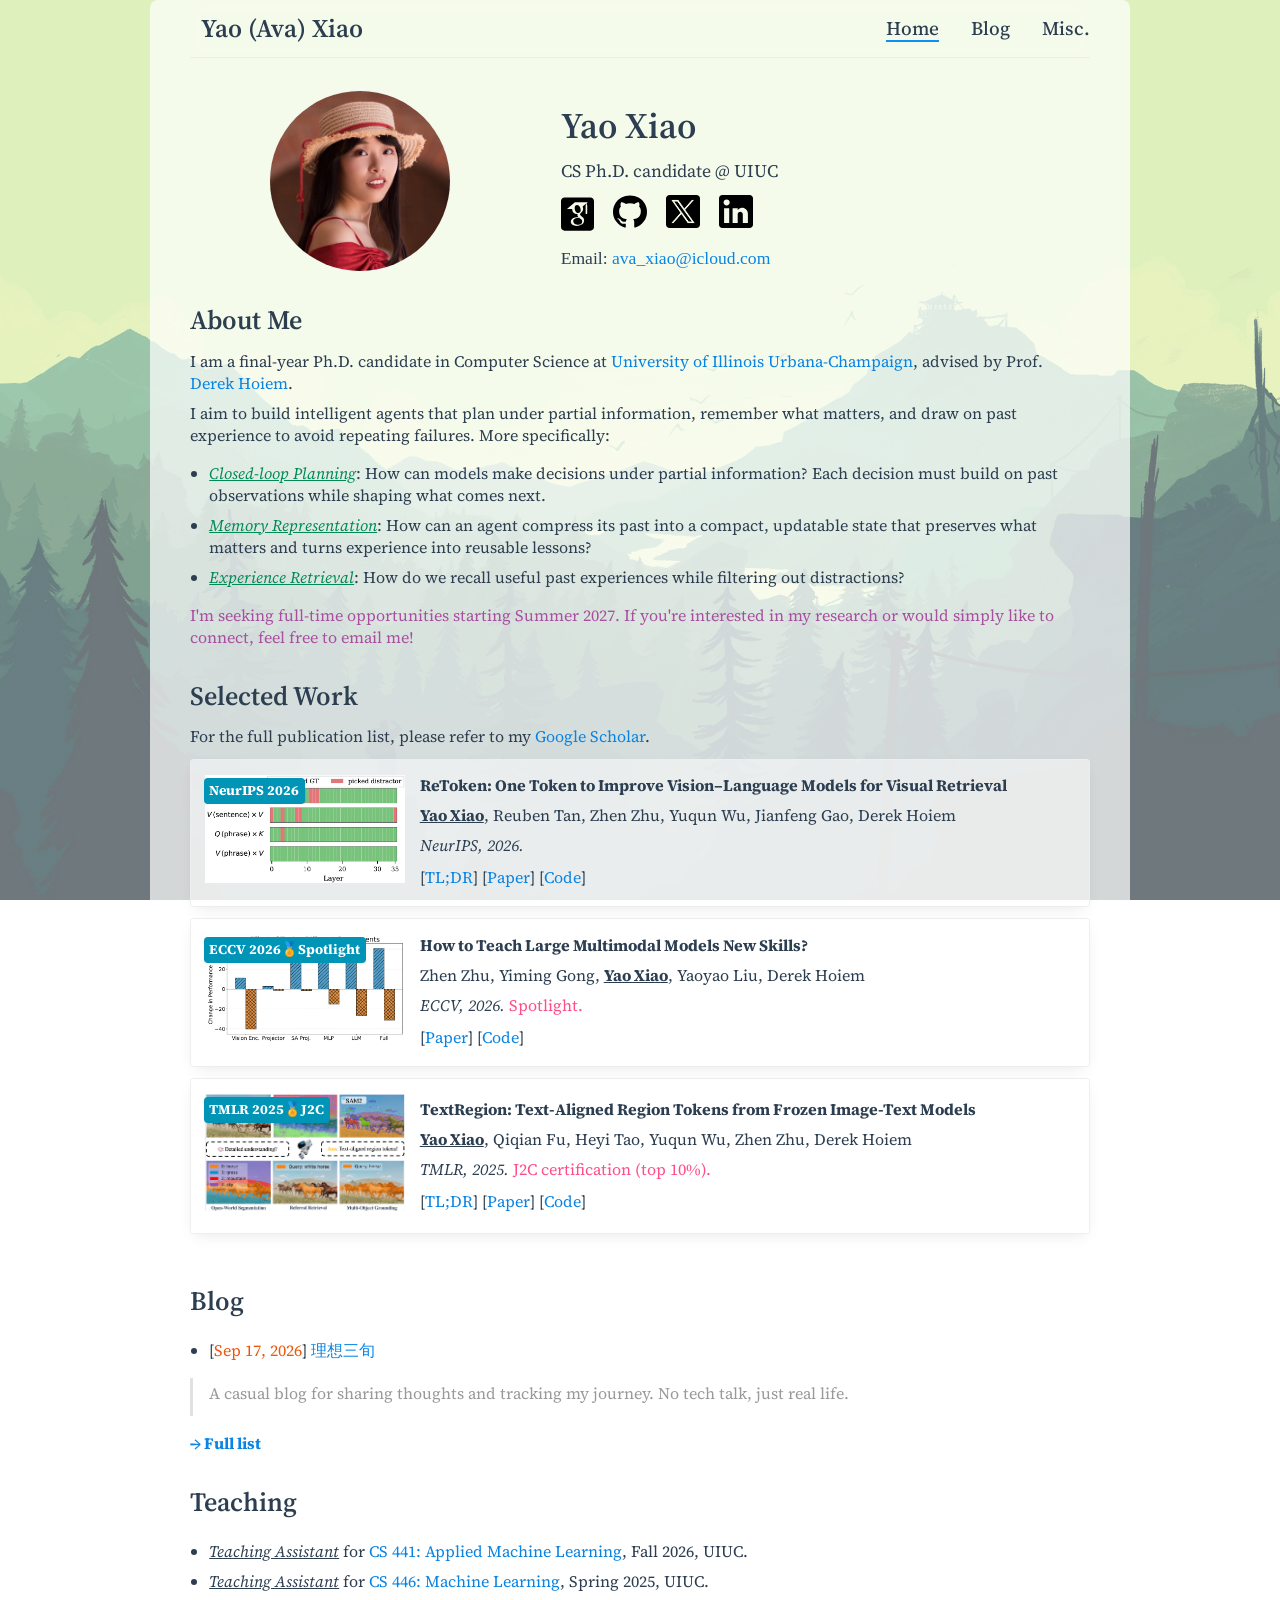
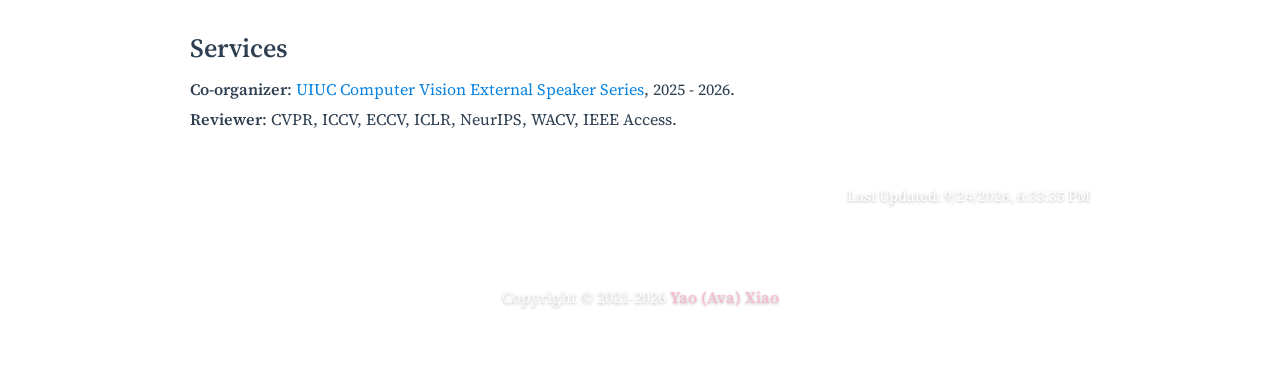
==== commit 4037cca4: "update" ====
--- a/index.html
+++ b/index.html
@@ -8,8 +8,8 @@
     <link rel="icon" href="https://avaxiao.github.io/profile/logo.jpg">
   <link rel="stylesheet" href="https://fonts.googleapis.com/css2?family=Source+Serif+4:ital,wght@0,400;0,600;1,400;1,600&amp;display=swap">
     
-    <link rel="preload" href="/assets/css/0.styles.3e179a10.css" as="style"><link rel="preload" href="/assets/js/app.c0a75aff.js" as="script"><link rel="preload" href="/assets/js/4.6c45eee1.js" as="script"><link rel="preload" href="/assets/js/14.86007b97.js" as="script"><link rel="preload" href="/assets/js/9.3a553582.js" as="script"><link rel="preload" href="/assets/js/5.31107726.js" as="script"><link rel="prefetch" href="/assets/js/10.5da3136a.js"><link rel="prefetch" href="/assets/js/11.a6212bb0.js"><link rel="prefetch" href="/assets/js/12.b6547b11.js"><link rel="prefetch" href="/assets/js/13.b71a488c.js"><link rel="prefetch" href="/assets/js/15.7bbf134c.js"><link rel="prefetch" href="/assets/js/16.cf9fee51.js"><link rel="prefetch" href="/assets/js/2.67bbb670.js"><link rel="prefetch" href="/assets/js/3.bf358258.js"><link rel="prefetch" href="/assets/js/6.ad868531.js"><link rel="prefetch" href="/assets/js/7.d02ac8a6.js"><link rel="prefetch" href="/assets/js/8.3687ac14.js">
-    <link rel="stylesheet" href="/assets/css/0.styles.3e179a10.css">
+    <link rel="preload" href="/assets/css/0.styles.4349b90b.css" as="style"><link rel="preload" href="/assets/js/app.0cd44c49.js" as="script"><link rel="preload" href="/assets/js/4.50dcf056.js" as="script"><link rel="preload" href="/assets/js/14.dd2eb3e3.js" as="script"><link rel="preload" href="/assets/js/9.d18d98ba.js" as="script"><link rel="preload" href="/assets/js/5.f97fc889.js" as="script"><link rel="prefetch" href="/assets/js/10.3bfff618.js"><link rel="prefetch" href="/assets/js/11.a6212bb0.js"><link rel="prefetch" href="/assets/js/12.b6547b11.js"><link rel="prefetch" href="/assets/js/13.19b80010.js"><link rel="prefetch" href="/assets/js/15.7bbf134c.js"><link rel="prefetch" href="/assets/js/16.cf9fee51.js"><link rel="prefetch" href="/assets/js/2.67bbb670.js"><link rel="prefetch" href="/assets/js/3.611672e3.js"><link rel="prefetch" href="/assets/js/6.ad868531.js"><link rel="prefetch" href="/assets/js/7.d02ac8a6.js"><link rel="prefetch" href="/assets/js/8.3687ac14.js">
+    <link rel="stylesheet" href="/assets/css/0.styles.4349b90b.css">
   </head>
   <body>
     <div id="app" data-server-rendered="true"><div class="theme-container no-sidebar home-page"><header class="navbar"><div class="sidebar-button"><svg xmlns="http://www.w3.org/2000/svg" aria-hidden="true" role="img" viewBox="0 0 448 512" class="icon"><path fill="currentColor" d="M436 124H12c-6.627 0-12-5.373-12-12V80c0-6.627 5.373-12 12-12h424c6.627 0 12 5.373 12 12v32c0 6.627-5.373 12-12 12zm0 160H12c-6.627 0-12-5.373-12-12v-32c0-6.627 5.373-12 12-12h424c6.627 0 12 5.373 12 12v32c0 6.627-5.373 12-12 12zm0 160H12c-6.627 0-12-5.373-12-12v-32c0-6.627 5.373-12 12-12h424c6.627 0 12 5.373 12 12v32c0 6.627-5.373 12-12 12z"></path></svg></div> <a href="/" class="home-link router-link-exact-active router-link-active"><!----> <span class="site-name">Yao (Ava) Xiao</span></a> <div class="links"><!----> <nav class="nav-links can-hide"><div class="nav-item"><a href="/" class="nav-link router-link-exact-active router-link-active">
@@ -28,26 +28,26 @@
       Yao Xiao
     </div> <div class="bio"><p>CS Ph.D. candidate @ UIUC</p></div> <div class="socials"><div><a href="https://scholar.google.com/citations?user=-oyhl6gAAAAJ&amp;hl=en" target="_blank"><img src="/icons/google-scholar.svg" alt="Google Scholar" title="Google Scholar"></a></div><div><a href="https://github.com/AvaXiao" target="_blank"><img src="/icons/github.svg" alt="GitHub" title="GitHub"></a></div><div><a href="https://x.com/AvaXYao/" target="_blank"><img src="/icons/twitter.png" alt="X" title="X"></a></div><div><a href="https://www.linkedin.com/in/ava-xiao/" target="_blank"><img src="/icons/linkedin-mono.svg" alt="Linkedin" title="Linkedin"></a></div></div> <div class="contact"><span class="email">Email: </span> <a href="mailto:ava_xiao@icloud.com" title="Contact me" class="email">
           ava_xiao@icloud.com
-      </a></div> <!----></div></div> <h2 id="about-me">About Me</h2> <p>I am a final-year Ph.D. candidate in Computer Science at <a href="https://siebelschool.illinois.edu" target="_blank" rel="noopener noreferrer">University of Illinois Urbana-Champaign<svg xmlns="http://www.w3.org/2000/svg" aria-hidden="true" x="0px" y="0px" viewBox="0 0 100 100" width="15" height="15" class="icon outbound"><path fill="currentColor" d="M18.8,85.1h56l0,0c2.2,0,4-1.8,4-4v-32h-8v28h-48v-48h28v-8h-32l0,0c-2.2,0-4,1.8-4,4v56C14.8,83.3,16.6,85.1,18.8,85.1z"></path> <polygon fill="currentColor" points="45.7,48.7 51.3,54.3 77.2,28.5 77.2,37.2 85.2,37.2 85.2,14.9 62.8,14.9 62.8,22.9 71.5,22.9"></polygon></svg></a>, advised by Prof. <a href="https://dhoiem.cs.illinois.edu/" target="_blank" rel="noopener noreferrer">Derek Hoiem<svg xmlns="http://www.w3.org/2000/svg" aria-hidden="true" x="0px" y="0px" viewBox="0 0 100 100" width="15" height="15" class="icon outbound"><path fill="currentColor" d="M18.8,85.1h56l0,0c2.2,0,4-1.8,4-4v-32h-8v28h-48v-48h28v-8h-32l0,0c-2.2,0-4,1.8-4,4v56C14.8,83.3,16.6,85.1,18.8,85.1z"></path> <polygon fill="currentColor" points="45.7,48.7 51.3,54.3 77.2,28.5 77.2,37.2 85.2,37.2 85.2,14.9 62.8,14.9 62.8,22.9 71.5,22.9"></polygon></svg></a>.</p> <p>My current research interests mainly lie in computer vision, especially in:</p> <ul><li><p><font color="#A94FA0"><u><em>Closed-loop Planning</em></u></font>: Complex tasks demand sequential decision-making under partial observability, where no single observation reveals the full state, and every decision must build on the history of what came before.</p></li> <li><p><font color="#A94FA0"><u><em>Memory Representation</em></u></font>: How should an agent encode its past into a compact state, one that helps the present without drowning it, and can be updated if needed?</p></li> <li><p><font color="#A94FA0"><u><em>Experience Retrieval</em></u></font>: How do we recall exactly the right piece of the past at minimum cost?</p></li></ul> <p><font color="#008a56">I'm always open to academic discussions and new collaborations. If you’re interested in my research or would simply like to connect, feel free to send me an email!</font></p> <h2 id="selected-work">Selected Work</h2> <p>For the full publication list, please refer to my <a href="https://scholar.google.com/citations?user=-oyhl6gAAAAJ&amp;hl=en" target="_blank">Google Scholar</a>.</p> <div class="papers"><div><div><!----></div><div><div><div class="paper show-border"><div><div class="paper-image"><img src="/publications/xiao2026retoken.png" alt></div></div> <div class="paper-content"><p><b>ReToken: One Token to Improve Vision–Language Models for Visual Retrieval</b></p> <p><b>Yao Xiao</b>, Reuben Tan, Zhen Zhu, Yuqun Wu, Jianfeng Gao, Derek Hoiem</p> <i><p>Under Review</p></i> <span class="hover-dropdown">
+      </a></div> <!----></div></div> <h2 id="about-me">About Me</h2> <p>I am a final-year Ph.D. candidate in Computer Science at <a href="https://siebelschool.illinois.edu" target="_blank" rel="noopener noreferrer">University of Illinois Urbana-Champaign<svg xmlns="http://www.w3.org/2000/svg" aria-hidden="true" x="0px" y="0px" viewBox="0 0 100 100" width="15" height="15" class="icon outbound"><path fill="currentColor" d="M18.8,85.1h56l0,0c2.2,0,4-1.8,4-4v-32h-8v28h-48v-48h28v-8h-32l0,0c-2.2,0-4,1.8-4,4v56C14.8,83.3,16.6,85.1,18.8,85.1z"></path> <polygon fill="currentColor" points="45.7,48.7 51.3,54.3 77.2,28.5 77.2,37.2 85.2,37.2 85.2,14.9 62.8,14.9 62.8,22.9 71.5,22.9"></polygon></svg></a>, advised by Prof. <a href="https://dhoiem.cs.illinois.edu/" target="_blank" rel="noopener noreferrer">Derek Hoiem<svg xmlns="http://www.w3.org/2000/svg" aria-hidden="true" x="0px" y="0px" viewBox="0 0 100 100" width="15" height="15" class="icon outbound"><path fill="currentColor" d="M18.8,85.1h56l0,0c2.2,0,4-1.8,4-4v-32h-8v28h-48v-48h28v-8h-32l0,0c-2.2,0-4,1.8-4,4v56C14.8,83.3,16.6,85.1,18.8,85.1z"></path> <polygon fill="currentColor" points="45.7,48.7 51.3,54.3 77.2,28.5 77.2,37.2 85.2,37.2 85.2,14.9 62.8,14.9 62.8,22.9 71.5,22.9"></polygon></svg></a>.</p> <p>I aim to build intelligent agents that plan under partial information, remember what matters, and draw on past experience to avoid repeating failures. More specifically:</p> <ul><li><p><font color="#008a56"><u><em>Closed-loop Planning</em></u></font>: How can models make decisions under partial information? Each decision must build on past observations while shaping what comes next.</p></li> <li><p><font color="#008a56"><u><em>Memory Representation</em></u></font>: How can an agent compress its past into a compact, updatable state that preserves what matters and turns experience into reusable lessons?</p></li> <li><p><font color="#008a56"><u><em>Experience Retrieval</em></u></font>: How do we recall useful past experiences while filtering out distractions?</p></li></ul> <p><font color="#A94FA0">I'm seeking full-time opportunities starting Summer 2027. If you're interested in my research or would simply like to connect, feel free to email me!</font></p> <h2 id="selected-work">Selected Work</h2> <p>For the full publication list, please refer to my <a href="https://scholar.google.com/citations?user=-oyhl6gAAAAJ&amp;hl=en" target="_blank">Google Scholar</a>.</p> <div class="papers"><div><div><!----></div><div><div><div class="paper show-border"><div class="paper-badge"><img src="/publications/xiao2026retoken.png" alt class="badge-image"> <abbr class="badge">NeurIPS 2026</abbr></div> <div class="paper-content"><p><b>ReToken: One Token to Improve Vision–Language Models for Visual Retrieval</b></p> <p><b><u>Yao Xiao</u></b>, Reuben Tan, Zhen Zhu, Yuqun Wu, Jianfeng Gao, Derek Hoiem</p> <i><p>NeurIPS, 2026.</p></i> <span class="hover-dropdown">
               [<a class="toggle">TL;DR</a>]
               <div class="tlrd-popup"><div class="tlrd-popup-inner">Attention tells you where a VLM looks, so shouldn't it tell you which frames matter? It doesn't: the retrieval signal lives in the value space, and a single learned token is enough to read it out.</div></div></span> <!----> <!----> <span>
               [<a href="https://arxiv.org/abs/2607.28627" target="_blank">Paper</a>]
             </span> <span>
               [<a href="https://github.com/avaxiao/ReToken" target="_blank">Code</a>]
-            </span> <!----> <!----> <!----> <div class="abs-panel" style="display:none;"><span></span></div></div></div></div></div><div><!----></div><div><div><div class="paper show-border"><div class="paper-badge"><img src="/publications/zhen2026how.png" alt class="badge-image"> <abbr class="badge">ECCV 2026🏅Spotlight</abbr></div> <div class="paper-content"><p><b>How to Teach Large Multimodal Models New Skills?</b></p> <p>Zhen Zhu, Yiming Gong, <b>Yao Xiao</b>, Yaoyao Liu, Derek Hoiem</p> <i><p><b>ECCV</b>, 2026. <span style='font-style: normal;'><font color=#ff4d88>Spotlight.</font></span></p></i> <!----> <!----> <!----> <span>
-              [<a href="https://arxiv.org/abs/2510.08564" target="_blank">Paper</a>]
+            </span> <!----> <!----> <!----> <div class="abs-panel" style="display:none;"><span></span></div></div></div></div></div><div><!----></div><div><div><div class="paper show-border"><div class="paper-badge"><img src="/publications/zhen2026how.png" alt class="badge-image"> <abbr class="badge">ECCV 2026🏅Spotlight</abbr></div> <div class="paper-content"><p><b>How to Teach Large Multimodal Models New Skills?</b></p> <p>Zhen Zhu, Yiming Gong, <b><u>Yao Xiao</u></b>, Yaoyao Liu, Derek Hoiem</p> <i><p>ECCV, 2026. <span style='font-style: normal;'><font color=#ff4d88>Spotlight.</font></span></p></i> <!----> <!----> <!----> <span>
+              [<a href="https://eccv.ecva.net/virtual/2026/spotlight/6186" target="_blank">Paper</a>]
             </span> <span>
               [<a href="https://github.com/jessemelpolio/LMM_CL" target="_blank">Code</a>]
-            </span> <!----> <!----> <!----> <div class="abs-panel" style="display:none;"><span></span></div></div></div></div></div><div><div><div class="paper show-border"><div class="paper-badge"><img src="/publications/xiao2025textregion.png" alt class="badge-image"> <abbr class="badge">TMLR 2025🏅J2C</abbr></div> <div class="paper-content"><p><b>TextRegion: Text-Aligned Region Tokens from Frozen Image-Text Models</b></p> <p><b>Yao Xiao</b>, Qiqian Fu, Heyi Tao, Yuqun Wu, Zhen Zhu, Derek Hoiem</p> <i><p><b>TMLR</b>, 2025. <span style='font-style: normal;'><font color=#ff4d88>J2C certification (top 10%).</font></span></p></i> <span class="hover-dropdown">
+            </span> <!----> <!----> <!----> <div class="abs-panel" style="display:none;"><span></span></div></div></div></div></div><div><div><div class="paper show-border"><div class="paper-badge"><img src="/publications/xiao2025textregion.png" alt class="badge-image"> <abbr class="badge">TMLR 2025🏅J2C</abbr></div> <div class="paper-content"><p><b>TextRegion: Text-Aligned Region Tokens from Frozen Image-Text Models</b></p> <p><b><u>Yao Xiao</u></b>, Qiqian Fu, Heyi Tao, Yuqun Wu, Zhen Zhu, Derek Hoiem</p> <i><p>TMLR, 2025. <span style='font-style: normal;'><font color=#ff4d88>J2C certification (top 10%).</font></span></p></i> <span class="hover-dropdown">
               [<a class="toggle">TL;DR</a>]
               <div class="tlrd-popup"><div class="tlrd-popup-inner">A simple, training-free approach to get region tokens directly comparable to text embeddings, achieving state-of-the-art zero-shot region-level understanding.</div></div></span> <!----> <!----> <span>
               [<a href="https://arxiv.org/abs/2505.23769" target="_blank">Paper</a>]
             </span> <span>
               [<a href="https://github.com/avaxiao/TextRegion" target="_blank">Code</a>]
-            </span> <!----> <!----> <!----> <div class="abs-panel" style="display:none;"><span></span></div></div></div></div></div><div><!----></div><div><!----></div></div></div> <br> <h2 id="blog">Blog</h2> <ul><li>[<font color="#EA580C">May 10, 2026</font>] <a href="https://avaxiao.github.io/blog/fourth_year/" target="_blank">博四小结</a></li></ul> <blockquote><p>A casual blog for sharing thoughts and tracking my journey. No tech talk, just real life.</p></blockquote> <p><a href="https://avaxiao.github.io/blog/archives/" target="_blank"><b>→ Full list</b></a></p> <h2 id="teaching">Teaching</h2> <ul><li><u><em>Teaching Assistant</em></u> for <a href="https://courses.grainger.illinois.edu/cs446/sp2025/" target="_blank" rel="noopener noreferrer">CS 446: Machine Learning, Spring 2025<svg xmlns="http://www.w3.org/2000/svg" aria-hidden="true" x="0px" y="0px" viewBox="0 0 100 100" width="15" height="15" class="icon outbound"><path fill="currentColor" d="M18.8,85.1h56l0,0c2.2,0,4-1.8,4-4v-32h-8v28h-48v-48h28v-8h-32l0,0c-2.2,0-4,1.8-4,4v56C14.8,83.3,16.6,85.1,18.8,85.1z"></path> <polygon fill="currentColor" points="45.7,48.7 51.3,54.3 77.2,28.5 77.2,37.2 85.2,37.2 85.2,14.9 62.8,14.9 62.8,22.9 71.5,22.9"></polygon></svg></a>, UIUC.</li></ul> <h2 id="services">Services</h2> <p><strong>Co-organizer</strong>: <a href="https://vision.cs.illinois.edu/vision_website/#five" target="_blank">UIUC Computer Vision External Speaker Series</a> — <font color="#A21CAF">Interested speakers are welcome to reach out to register for upcoming sessions.</font></p> <p><strong>Reviewer</strong>: CVPR, ICCV, ECCV, ICLR, NeurIPS, WACV, IEEE Access.</p></div> <footer class="page-edit"><!----> <div class="last-updated"><span class="prefix">Last Updated:</span> <span class="time">8/5/2026, 12:52:22 PM</span></div></footer> <!----> </main> <div class="footer">
+            </span> <!----> <!----> <!----> <div class="abs-panel" style="display:none;"><span></span></div></div></div></div></div></div></div> <br> <h2 id="blog">Blog</h2> <ul><li>[<font color="#EA580C">Sep 17, 2026</font>] <a href="https://avaxiao.github.io/blog/twenty_something_dreams/" target="_blank">理想三旬</a></li></ul> <blockquote><p>A casual blog for sharing thoughts and tracking my journey. No tech talk, just real life.</p></blockquote> <p><a href="https://avaxiao.github.io/blog/archives/" target="_blank"><b>→ Full list</b></a></p> <h2 id="teaching">Teaching</h2> <ul><li><p><u><em>Teaching Assistant</em></u> for <a href="https://courses.grainger.illinois.edu/cs441/fa2026/" target="_blank" rel="noopener noreferrer">CS 441: Applied Machine Learning<svg xmlns="http://www.w3.org/2000/svg" aria-hidden="true" x="0px" y="0px" viewBox="0 0 100 100" width="15" height="15" class="icon outbound"><path fill="currentColor" d="M18.8,85.1h56l0,0c2.2,0,4-1.8,4-4v-32h-8v28h-48v-48h28v-8h-32l0,0c-2.2,0-4,1.8-4,4v56C14.8,83.3,16.6,85.1,18.8,85.1z"></path> <polygon fill="currentColor" points="45.7,48.7 51.3,54.3 77.2,28.5 77.2,37.2 85.2,37.2 85.2,14.9 62.8,14.9 62.8,22.9 71.5,22.9"></polygon></svg></a>, Fall 2026, UIUC.</p></li> <li><p><u><em>Teaching Assistant</em></u> for <a href="https://courses.grainger.illinois.edu/cs446/sp2025/" target="_blank" rel="noopener noreferrer">CS 446: Machine Learning<svg xmlns="http://www.w3.org/2000/svg" aria-hidden="true" x="0px" y="0px" viewBox="0 0 100 100" width="15" height="15" class="icon outbound"><path fill="currentColor" d="M18.8,85.1h56l0,0c2.2,0,4-1.8,4-4v-32h-8v28h-48v-48h28v-8h-32l0,0c-2.2,0-4,1.8-4,4v56C14.8,83.3,16.6,85.1,18.8,85.1z"></path> <polygon fill="currentColor" points="45.7,48.7 51.3,54.3 77.2,28.5 77.2,37.2 85.2,37.2 85.2,14.9 62.8,14.9 62.8,22.9 71.5,22.9"></polygon></svg></a>, Spring 2025, UIUC.</p></li></ul> <h2 id="services">Services</h2> <p><strong>Co-organizer</strong>: <a href="https://vision.cs.illinois.edu/vision_website/#five" target="_blank">UIUC Computer Vision External Speaker Series</a>, 2025 - 2026.</p> <p><strong>Reviewer</strong>: CVPR, ICCV, ECCV, ICLR, NeurIPS, WACV, IEEE Access.</p></div> <footer class="page-edit"><!----> <div class="last-updated"><span class="prefix">Last Updated:</span> <span class="time">9/24/2026, 6:33:35 PM</span></div></footer> <!----> </main> <div class="footer">
 
     Copyright © 2021-2026
-    <a href="https://avaxiao.github.io/blog/" target="_blank" title="Yao (Ava) Xiao"><span style="color:#f8bbd0;">Yao (Ava) Xiao</span></a></div></div><div class="global-ui"></div></div>
-    <script src="/assets/js/app.c0a75aff.js" defer></script><script src="/assets/js/4.6c45eee1.js" defer></script><script src="/assets/js/14.86007b97.js" defer></script><script src="/assets/js/9.3a553582.js" defer></script><script src="/assets/js/5.31107726.js" defer></script>
+    <a href="https://avaxiao.github.io/blog/" target="_blank" title="Yao (Ava) Xiao"><span style="color:#f8bbd0;">Yao (Ava) Xiao</span></a> <br><br></div></div><div class="global-ui"></div></div>
+    <script src="/assets/js/app.0cd44c49.js" defer></script><script src="/assets/js/4.50dcf056.js" defer></script><script src="/assets/js/14.dd2eb3e3.js" defer></script><script src="/assets/js/9.d18d98ba.js" defer></script><script src="/assets/js/5.f97fc889.js" defer></script>
   </body>
 </html>
--- a/assets/css/0.styles.4349b90b.css
+++ b/assets/css/0.styles.4349b90b.css
@@ -0,0 +1 @@
+#nprogress{pointer-events:none}#nprogress .bar{background:#0984e3;position:fixed;z-index:1031;top:0;left:0;width:100%;height:2px}#nprogress .peg{display:block;position:absolute;right:0;width:100px;height:100%;box-shadow:0 0 10px #0984e3,0 0 5px #0984e3;opacity:1;-webkit-transform:rotate(3deg) translateY(-4px);transform:rotate(3deg) translateY(-4px)}#nprogress .spinner{display:block;position:fixed;z-index:1031;top:15px;right:15px}#nprogress .spinner-icon{width:18px;height:18px;box-sizing:border-box;border-color:#0984e3 transparent transparent #0984e3;border-style:solid;border-width:2px;border-radius:50%;-webkit-animation:nprogress-spinner .4s linear infinite;animation:nprogress-spinner .4s linear infinite}.nprogress-custom-parent{overflow:hidden;position:relative}.nprogress-custom-parent #nprogress .bar,.nprogress-custom-parent #nprogress .spinner{position:absolute}@-webkit-keyframes nprogress-spinner{0%{-webkit-transform:rotate(0deg);transform:rotate(0deg)}to{-webkit-transform:rotate(1turn);transform:rotate(1turn)}}@keyframes nprogress-spinner{0%{-webkit-transform:rotate(0deg);transform:rotate(0deg)}to{-webkit-transform:rotate(1turn);transform:rotate(1turn)}}.icon.outbound{color:#aaa;display:inline-block;vertical-align:middle;position:relative;top:-1px}.home{padding:3.6rem 2rem 0;max-width:900px;margin:0 auto;display:block}.home .hero{text-align:center}.home .hero img{max-width:100%;max-height:280px;display:block;margin:3rem auto 1.5rem}.home .hero h1{font-size:3rem}.home .hero .action,.home .hero .description,.home .hero h1{margin:1.8rem auto}.home .hero .description{max-width:35rem;font-size:1.6rem;line-height:1.3;color:#6a8bad}.home .hero .action-button{display:inline-block;font-size:1.2rem;color:#fff;background-color:#0984e3;padding:.8rem 1.6rem;border-radius:4px;-webkit-transition:background-color .1s ease;transition:background-color .1s ease;box-sizing:border-box;border-bottom:1px solid #0877cc}.home .hero .action-button:hover{background-color:#1292f6}.home .features{border-top:1px solid #eaecef;padding:1.2rem 0;margin-top:2.5rem;display:-webkit-box;display:flex;flex-wrap:wrap;-webkit-box-align:start;align-items:flex-start;align-content:stretch;-webkit-box-pack:justify;justify-content:space-between}.home .feature{-webkit-box-flex:1;flex-grow:1;flex-basis:30%;max-width:30%}.home .feature h2{font-size:1.4rem;font-weight:500;border-bottom:none;padding-bottom:0;color:#3a5169}.home .feature p{color:#4e6e8e}.home .footer{padding:2.5rem;border-top:1px solid #eaecef;text-align:center;color:#4e6e8e}@media (max-width:719px){.home .features{-webkit-box-orient:vertical;-webkit-box-direction:normal;flex-direction:column}.home .feature{max-width:100%;padding:0 2.5rem}}@media (max-width:419px){.home{padding-left:1.5rem;padding-right:1.5rem}.home .hero img{max-height:210px;margin:2rem auto 1.2rem}.home .hero h1{font-size:2rem}.home .hero .action,.home .hero .description,.home .hero h1{margin:1.2rem auto}.home .hero .description{font-size:1.2rem}.home .hero .action-button{font-size:1rem;padding:.6rem 1.2rem}.home .feature h2{font-size:1.25rem}}.search-box{display:inline-block;position:relative;margin-right:1rem}.search-box input{cursor:text;width:10rem;height:2rem;color:#4e6e8e;display:inline-block;border:1px solid #cfd4db;border-radius:2rem;font-size:.9rem;line-height:2rem;padding:0 .5rem 0 2rem;outline:none;-webkit-transition:all .2s ease;transition:all .2s ease;background:#fff url(/assets/img/search.83621669.svg) .6rem .5rem no-repeat;background-size:1rem}.search-box input:focus{cursor:auto;border-color:#0984e3}.search-box .suggestions{background:#fff;width:20rem;position:absolute;top:1.5rem;border:1px solid #cfd4db;border-radius:6px;padding:.4rem;list-style-type:none}.search-box .suggestions.align-right{right:0}.search-box .suggestion{line-height:1.4;padding:.4rem .6rem;border-radius:4px;cursor:pointer}.search-box .suggestion a{white-space:normal;color:#5d82a6}.search-box .suggestion a .page-title{font-weight:600}.search-box .suggestion a .header{font-size:.9em;margin-left:.25em}.search-box .suggestion.focused{background-color:#f3f4f5}.search-box .suggestion.focused a{color:#0984e3}@media (max-width:959px){.search-box input{cursor:pointer;width:0;border-color:transparent;position:relative}.search-box input:focus{cursor:text;left:0;width:10rem}}@media (-ms-high-contrast:none){.search-box input{height:2rem}}@media (max-width:959px) and (min-width:719px){.search-box .suggestions{left:0}}@media (max-width:719px){.search-box{margin-right:0}.search-box input{left:1rem}.search-box .suggestions{right:0}}@media (max-width:419px){.search-box .suggestions{width:calc(100vw - 4rem)}.search-box input:focus{width:8rem}}.sidebar-button{cursor:pointer;display:none;width:1.25rem;height:1.25rem;position:absolute;padding:.6rem;top:.6rem;left:1rem}.sidebar-button .icon{display:block;width:1.25rem;height:1.25rem}@media (max-width:719px){.sidebar-button{display:block}}@media (max-width:959px){.nav-links .nav-item{margin-left:1.2rem}}@media (min-width:719px){.nav-links a.router-link-active,.nav-links a:hover{color:var(--textColor)}.nav-item>a:not(.external).router-link-active,.nav-item>a:not(.external):hover{margin-bottom:-2px;border-bottom:2px solid #0d90f5}}.nav-links{display:inline-block}.nav-links a{line-height:1.4rem;color:inherit}.nav-links a.router-link-active,.nav-links a:hover{color:#0984e3}.nav-links .nav-item{position:relative;display:inline-block;margin-left:2rem;line-height:2rem}.nav-links .nav-item:first-child{margin-left:0}.nav-links .repo-link{margin-left:1.5rem}@media (max-width:719px){.nav-links .nav-item,.nav-links .repo-link{margin-left:0}}@media (min-width:719px){.nav-links a.router-link-active,.nav-links a:hover{color:#2c3e50}.nav-item>a:not(.external).router-link-active,.nav-item>a:not(.external):hover{margin-bottom:-2px;border-bottom:2px solid #0d90f5}}.navbar{position:fixed!important;max-width:900px;margin:0 auto;padding:.7rem;line-height:2.2rem}.navbar a,.navbar img,.navbar span{display:inline-block}.navbar .logo{height:2.2rem;min-width:2.2rem;margin-right:.8rem;vertical-align:top}.navbar .site-name{font-size:1.5em;font-weight:600;color:#2c3e50;position:relative}.navbar .links{padding-right:0;box-sizing:border-box;background-color:#fff;white-space:nowrap;font-size:1.2rem;position:absolute;right:0;top:.7rem;display:-webkit-box;display:flex}.navbar .links .search-box{-webkit-box-flex:0;flex:0 0 auto;vertical-align:top}@media (max-width:719px){.navbar{padding-left:4rem}.navbar .can-hide{display:none}.navbar .links{padding-left:1.5rem}.navbar .site-name{font-size:1.2em;width:calc(100vw - 9.4rem);overflow:hidden;white-space:nowrap;text-overflow:ellipsis}}.page-edit{max-width:900px;margin:0 auto;padding:2rem 2.5rem}@media (max-width:959px){.page-edit{padding:2rem}}@media (max-width:419px){.page-edit{padding:1.5rem}}.page-edit{padding-top:1rem;padding-bottom:1rem;overflow:auto}.page-edit .edit-link{display:inline-block}.page-edit .edit-link a{color:#4e6e8e;margin-right:.25rem}.page-edit .last-updated{float:right;font-size:.9em}.page-edit .last-updated .prefix{font-weight:500;color:#4e6e8e}.page-edit .last-updated .time{font-weight:400;color:#767676}@media (max-width:719px){.page-edit .edit-link{margin-bottom:.5rem}.page-edit .last-updated{font-size:.8em;float:none;text-align:left}}.page-nav{max-width:900px;margin:0 auto;padding:2rem 2.5rem}@media (max-width:959px){.page-nav{padding:2rem}}@media (max-width:419px){.page-nav{padding:1.5rem}}.page-nav{padding-top:1rem;padding-bottom:0}.page-nav .inner{min-height:2rem;margin-top:0;border-top:1px solid #eaecef;padding-top:1rem;overflow:auto}.page-nav .next{float:right}.page{padding-bottom:2rem;display:block}.dropdown-enter,.dropdown-leave-to{height:0!important}.sidebar-group .sidebar-group{padding-left:.5em}.sidebar-group:not(.collapsable) .sidebar-heading:not(.clickable){cursor:auto;color:inherit}.sidebar-group.is-sub-group{padding-left:0}.sidebar-group.is-sub-group>.sidebar-heading{font-size:.95em;line-height:1.4;font-weight:400;padding-left:2rem}.sidebar-group.is-sub-group>.sidebar-heading:not(.clickable){opacity:.5}.sidebar-group.is-sub-group>.sidebar-group-items{padding-left:1rem}.sidebar-group.is-sub-group>.sidebar-group-items>li>.sidebar-link{font-size:.95em;border-left:none}.sidebar-group.depth-2>.sidebar-heading{border-left:none}.sidebar-heading{color:#2c3e50;-webkit-transition:color .15s ease;transition:color .15s ease;cursor:pointer;font-size:1.1em;font-weight:700;padding:.35rem 1.5rem .35rem 1.25rem;width:100%;box-sizing:border-box;margin:0;border-left:.25rem solid transparent}.sidebar-heading.open,.sidebar-heading:hover{color:inherit}.sidebar-heading .arrow{position:relative;top:-.12em;left:.5em}.sidebar-heading.clickable.active{font-weight:600;color:#0984e3;border-left-color:#0984e3}.sidebar-heading.clickable:hover{color:#0984e3}.sidebar-group-items{-webkit-transition:height .1s ease-out;transition:height .1s ease-out;font-size:.95em;overflow:hidden}.sidebar .sidebar-sub-headers{padding-left:1rem;font-size:.95em}a.sidebar-link{font-size:1em;font-weight:400;display:inline-block;color:#2c3e50;border-left:.25rem solid transparent;padding:.35rem 1rem .35rem 1.25rem;line-height:1.4;width:100%;box-sizing:border-box}a.sidebar-link:hover{color:#0984e3}a.sidebar-link.active{font-weight:600;color:#0984e3;border-left-color:#0984e3}.sidebar-group a.sidebar-link{padding-left:2rem}.sidebar-sub-headers a.sidebar-link{padding-top:.25rem;padding-bottom:.25rem;border-left:none}.sidebar-sub-headers a.sidebar-link.active{font-weight:500}.sidebar ul{padding:0;margin:0;list-style-type:none}.sidebar a{display:inline-block}.sidebar .nav-links{display:none;border-bottom:1px solid #eaecef;padding:.5rem 0 .75rem}.sidebar .nav-links a{font-weight:600}.sidebar .nav-links .nav-item,.sidebar .nav-links .repo-link{display:block;line-height:1.25rem;font-size:1.1em;padding:.5rem 0 .5rem 1.5rem}.sidebar>.sidebar-links{padding:1.5rem 0}.sidebar>.sidebar-links>li>a.sidebar-link{font-size:1.1em;line-height:1.7;font-weight:700}.sidebar>.sidebar-links>li:not(:first-child){margin-top:.75rem}@media (max-width:719px){.sidebar .nav-links{display:block}.sidebar .nav-links .dropdown-wrapper .nav-dropdown .dropdown-item a.router-link-active:after{top:calc(1rem - 2px)}.sidebar>.sidebar-links{padding:1rem 0}}.footer{padding:2rem 1.5rem 2.5rem;text-align:center;color:#999;box-sizing:border-box;font-size:1rem;-webkit-transition:all .2s ease;transition:all .2s ease}.footer>span{line-height:1.5rem}.footer .icons{margin-bottom:12px}.footer .icons .iconfont{padding:0 10px;font-size:1.3rem}.footer a{color:inherit}.footer a:hover{color:#0984e3}@media (min-width:720px){.sidebar-open .footer{width:auto;padding-left:21.5rem}}@media (min-width:1520px){.have-rightmenu .footer{padding-right:$rightMenuWidth1.5rem}}.no-sidebar .footer{width:auto;padding-left:1.5rem}.theme-container.home-page .page{font-size:16px;background-color:$homeBgColor}.theme-container.home-page .page p{margin:0 0 .5rem}.theme-container.home-page .page ol,.theme-container.home-page .page p,.theme-container.home-page .page ul{line-height:normal}.theme-container.home-page .page a{font-weight:400}.theme-container.home-page .page .theme-default-content:not(.custom)>h2{margin-bottom:.5rem}.theme-container.home-page .page .theme-default-content:not(.custom)>h2:first-child+p{margin-top:.5rem}.theme-container.home-page .page .theme-default-content:not(.custom)>h3{padding-top:4rem}.theme-container.home-page .page .md-card{min-height:140px;margin-top:1.5em}.theme-container.home-page .page .md-card .card-image{padding:0}.theme-container.home-page .page .md-card .card-image img{Margin-right:1.5em;border:0 solid #eee}@media (max-width:419px){ol,p,ul{line-height:1.5}.md-card .card-image img{width:100%;max-width:400px}}code[class*=language-],pre[class*=language-]{color:#ccc;background:none;font-family:Consolas,Monaco,Andale Mono,Ubuntu Mono,monospace;font-size:1em;text-align:left;white-space:pre;word-spacing:normal;word-break:normal;word-wrap:normal;line-height:1.5;-moz-tab-size:4;-o-tab-size:4;tab-size:4;-webkit-hyphens:none;-ms-hyphens:none;hyphens:none}pre[class*=language-]{padding:1em;margin:.5em 0;overflow:auto}:not(pre)>code[class*=language-],pre[class*=language-]{background:#2d2d2d}:not(pre)>code[class*=language-]{padding:.1em;border-radius:.3em;white-space:normal}.token.block-comment,.token.cdata,.token.comment,.token.doctype,.token.prolog{color:#999}.token.punctuation{color:#ccc}.token.attr-name,.token.deleted,.token.namespace,.token.tag{color:#e2777a}.token.function-name{color:#6196cc}.token.boolean,.token.function,.token.number{color:#f08d49}.token.class-name,.token.constant,.token.property,.token.symbol{color:#f8c555}.token.atrule,.token.builtin,.token.important,.token.keyword,.token.selector{color:#cc99cd}.token.attr-value,.token.char,.token.regex,.token.string,.token.variable{color:#7ec699}.token.entity,.token.operator,.token.url{color:#67cdcc}.token.bold,.token.important{font-weight:700}.token.italic{font-style:italic}.token.entity{cursor:help}.token.inserted{color:green}.theme-default-content code{color:#476582;padding:.25rem .5rem;margin:0;font-size:.85em;background-color:rgba(27,31,35,.05);border-radius:3px}.theme-default-content code .token.deleted{color:#ec5975}.theme-default-content code .token.inserted{color:#0984e3}.theme-default-content pre,.theme-default-content pre[class*=language-]{line-height:1.4;padding:1.25rem 1.5rem;margin:.85rem 0;background-color:#282c34;border-radius:6px;overflow:auto}.theme-default-content pre[class*=language-] code,.theme-default-content pre code{color:#fff;padding:0;background-color:transparent;border-radius:0}div[class*=language-]{position:relative;background-color:#282c34;border-radius:6px}div[class*=language-] .highlight-lines{-webkit-user-select:none;-ms-user-select:none;user-select:none;padding-top:1.3rem;position:absolute;top:0;left:0;width:100%;line-height:1.4}div[class*=language-] .highlight-lines .highlighted{background-color:rgba(0,0,0,.66)}div[class*=language-] pre,div[class*=language-] pre[class*=language-]{background:transparent;position:relative;z-index:1}div[class*=language-]:before{position:absolute;z-index:3;top:.8em;right:1em;font-size:.75rem;color:hsla(0,0%,100%,.4)}div[class*=language-]:not(.line-numbers-mode) .line-numbers-wrapper{display:none}div[class*=language-].line-numbers-mode .highlight-lines .highlighted{position:relative}div[class*=language-].line-numbers-mode .highlight-lines .highlighted:before{content:" ";position:absolute;z-index:3;left:0;top:0;display:block;width:3.5rem;height:100%;background-color:rgba(0,0,0,.66)}div[class*=language-].line-numbers-mode pre{padding-left:4.5rem;vertical-align:middle}div[class*=language-].line-numbers-mode .line-numbers-wrapper{position:absolute;top:0;width:3.5rem;text-align:center;color:hsla(0,0%,100%,.3);padding:1.25rem 0;line-height:1.4}div[class*=language-].line-numbers-mode .line-numbers-wrapper br{-webkit-user-select:none;-ms-user-select:none;user-select:none}div[class*=language-].line-numbers-mode .line-numbers-wrapper .line-number{position:relative;z-index:4;-webkit-user-select:none;-ms-user-select:none;user-select:none;font-size:.85em}div[class*=language-].line-numbers-mode:after{content:"";position:absolute;z-index:2;top:0;left:0;width:3.5rem;height:100%;border-radius:6px 0 0 6px;border-right:1px solid rgba(0,0,0,.66);background-color:#282c34}div[class~=language-js]:before{content:"js"}div[class~=language-ts]:before{content:"ts"}div[class~=language-html]:before{content:"html"}div[class~=language-md]:before{content:"md"}div[class~=language-vue]:before{content:"vue"}div[class~=language-css]:before{content:"css"}div[class~=language-sass]:before{content:"sass"}div[class~=language-scss]:before{content:"scss"}div[class~=language-less]:before{content:"less"}div[class~=language-stylus]:before{content:"stylus"}div[class~=language-go]:before{content:"go"}div[class~=language-java]:before{content:"java"}div[class~=language-c]:before{content:"c"}div[class~=language-sh]:before{content:"sh"}div[class~=language-yaml]:before{content:"yaml"}div[class~=language-py]:before{content:"py"}div[class~=language-docker]:before{content:"docker"}div[class~=language-dockerfile]:before{content:"dockerfile"}div[class~=language-makefile]:before{content:"makefile"}div[class~=language-javascript]:before{content:"js"}div[class~=language-typescript]:before{content:"ts"}div[class~=language-markup]:before{content:"html"}div[class~=language-markdown]:before{content:"md"}div[class~=language-json]:before{content:"json"}div[class~=language-ruby]:before{content:"rb"}div[class~=language-python]:before{content:"py"}div[class~=language-bash]:before{content:"sh"}div[class~=language-php]:before{content:"php"}.custom-block .custom-block-title{font-weight:600;margin-bottom:-.4rem}.custom-block.danger,.custom-block.tip,.custom-block.warning{padding:.1rem 1.5rem;border-left-width:.5rem;border-left-style:solid;margin:1rem 0}.custom-block.tip{background-color:#f3f5f7;border-color:#42b983}.custom-block.warning{background-color:rgba(255,229,100,.3);border-color:#e7c000;color:#6b5900}.custom-block.warning .custom-block-title{color:#b29400}.custom-block.warning a{color:#2c3e50}.custom-block.danger{background-color:#ffe6e6;border-color:#c00;color:#4d0000}.custom-block.danger .custom-block-title{color:#900}.custom-block.danger a{color:#2c3e50}.custom-block.details{display:block;position:relative;border-radius:2px;margin:1.6em 0;padding:1.6em;background-color:#eee}.custom-block.details h4{margin-top:0}.custom-block.details figure:last-child,.custom-block.details p:last-child{margin-bottom:0;padding-bottom:0}.custom-block.details summary{outline:none;cursor:pointer}.arrow{display:inline-block;width:0;height:0}.arrow.up{border-bottom:6px solid #ccc}.arrow.down,.arrow.up{border-left:4px solid transparent;border-right:4px solid transparent}.arrow.down{border-top:6px solid #ccc}.arrow.right{border-left:6px solid #ccc}.arrow.left,.arrow.right{border-top:4px solid transparent;border-bottom:4px solid transparent}.arrow.left{border-right:6px solid #ccc}.theme-default-content:not(.custom){max-width:900px;margin:0 auto;padding:2rem 2.5rem}@media (max-width:959px){.theme-default-content:not(.custom){padding:2rem}}@media (max-width:419px){.theme-default-content:not(.custom){padding:1.5rem}}.table-of-contents .badge{vertical-align:middle}body,html{padding:0;margin:0;background-color:#fff}body{font-family:-apple-system,BlinkMacSystemFont,Segoe UI,Roboto,Oxygen,Ubuntu,Cantarell,Fira Sans,Droid Sans,Helvetica Neue,sans-serif;-webkit-font-smoothing:antialiased;-moz-osx-font-smoothing:grayscale;font-size:16px;color:#2c3e50}.page{padding-left:20rem}.navbar{z-index:20;right:0;height:3.6rem;background-color:#fff;box-sizing:border-box;border-bottom:1px solid #eaecef}.navbar,.sidebar-mask{position:fixed;top:0;left:0}.sidebar-mask{z-index:9;width:100vw;height:100vh;display:none}.sidebar{font-size:16px;background-color:#fff;width:20rem;position:fixed;z-index:10;margin:0;top:3.6rem;left:0;bottom:0;box-sizing:border-box;border-right:1px solid #eaecef;overflow-y:auto}.theme-default-content:not(.custom)>:first-child{margin-top:3.6rem}.theme-default-content:not(.custom) a:hover{text-decoration:underline}.theme-default-content:not(.custom) p.demo{padding:1rem 1.5rem;border:1px solid #ddd;border-radius:4px}.theme-default-content:not(.custom) img{max-width:100%}.theme-default-content.custom{padding:0;margin:0}.theme-default-content.custom img{max-width:100%}a{font-weight:500;text-decoration:none}a,p a code{color:#0984e3}p a code{font-weight:400}kbd{background:#eee;border:.15rem solid #ddd;border-bottom:.25rem solid #ddd;border-radius:.15rem;padding:0 .15em}blockquote{font-size:1rem;color:#999;border-left:.2rem solid #dfe2e5;margin:1rem 0;padding:.25rem 0 .25rem 1rem}blockquote>p{margin:0}ol,ul{padding-left:1.2em}strong{font-weight:600}h1,h2,h3,h4,h5,h6{font-weight:600;line-height:1.25}.theme-default-content:not(.custom)>h1,.theme-default-content:not(.custom)>h2,.theme-default-content:not(.custom)>h3,.theme-default-content:not(.custom)>h4,.theme-default-content:not(.custom)>h5,.theme-default-content:not(.custom)>h6{margin-top:-3.1rem;padding-top:4.6rem;margin-bottom:0}.theme-default-content:not(.custom)>h1:first-child,.theme-default-content:not(.custom)>h2:first-child,.theme-default-content:not(.custom)>h3:first-child,.theme-default-content:not(.custom)>h4:first-child,.theme-default-content:not(.custom)>h5:first-child,.theme-default-content:not(.custom)>h6:first-child{margin-top:-1.5rem;margin-bottom:1rem}.theme-default-content:not(.custom)>h1:first-child+.custom-block,.theme-default-content:not(.custom)>h1:first-child+p,.theme-default-content:not(.custom)>h1:first-child+pre,.theme-default-content:not(.custom)>h2:first-child+.custom-block,.theme-default-content:not(.custom)>h2:first-child+p,.theme-default-content:not(.custom)>h2:first-child+pre,.theme-default-content:not(.custom)>h3:first-child+.custom-block,.theme-default-content:not(.custom)>h3:first-child+p,.theme-default-content:not(.custom)>h3:first-child+pre,.theme-default-content:not(.custom)>h4:first-child+.custom-block,.theme-default-content:not(.custom)>h4:first-child+p,.theme-default-content:not(.custom)>h4:first-child+pre,.theme-default-content:not(.custom)>h5:first-child+.custom-block,.theme-default-content:not(.custom)>h5:first-child+p,.theme-default-content:not(.custom)>h5:first-child+pre,.theme-default-content:not(.custom)>h6:first-child+.custom-block,.theme-default-content:not(.custom)>h6:first-child+p,.theme-default-content:not(.custom)>h6:first-child+pre{margin-top:2rem}h1:focus .header-anchor,h1:hover .header-anchor,h2:focus .header-anchor,h2:hover .header-anchor,h3:focus .header-anchor,h3:hover .header-anchor,h4:focus .header-anchor,h4:hover .header-anchor,h5:focus .header-anchor,h5:hover .header-anchor,h6:focus .header-anchor,h6:hover .header-anchor{opacity:1}h1{font-size:2.2rem}h2{padding-bottom:.3rem;font-size:1.65rem}h3{font-size:1.35rem}a.header-anchor{font-size:.85em;float:left;margin-left:-.87em;padding-right:.23em;margin-top:.125em;opacity:0}a.header-anchor:focus,a.header-anchor:hover{text-decoration:none}.line-number,code,kbd{font-family:source-code-pro,Menlo,Monaco,Consolas,Courier New,monospace}ol,p,ul{line-height:1.7}hr{border:0;border-top:1px solid #eaecef}table{border-collapse:collapse;margin:1rem 0;display:block;overflow-x:auto}tr{border-top:1px solid #dfe2e5}tr:nth-child(2n){background-color:#f6f8fa}td,th{border:1px solid #dfe2e5;padding:.6em 1em}.theme-container.sidebar-open .sidebar-mask{display:block}.theme-container.no-navbar .theme-default-content:not(.custom)>h1,.theme-container.no-navbar h2,.theme-container.no-navbar h3,.theme-container.no-navbar h4,.theme-container.no-navbar h5,.theme-container.no-navbar h6{margin-top:1.5rem;padding-top:0}.theme-container.no-navbar .sidebar{top:0}@media (min-width:720px){.theme-container.no-sidebar .sidebar{display:none}.theme-container.no-sidebar .page{padding-left:0}}@media (max-width:959px){.sidebar{font-size:15px;width:16.4rem}.page{padding-left:16.4rem}}@media (max-width:719px){.sidebar{top:0;padding-top:3.6rem;transform:translateX(-100%);transition:transform .2s ease}.page{padding-left:0}.theme-container.sidebar-open .sidebar{transform:translateX(0)}.theme-container.no-navbar .sidebar{padding-top:0}}@media (max-width:419px){h1{font-size:1.9rem}.theme-default-content div[class*=language-]{margin:.85rem -1.5rem;border-radius:0}}.icon.outbound{display:none}body:before{content:"";width:100%;height:100vh;position:fixed;top:0;left:0;z-index:-1;background:linear-gradient(hsla(0,0%,100%,.4),hsla(0,0%,100%,.4)),url(/bg/green.jpeg) 50%/cover no-repeat;will-change:transform}body{overflow-x:hidden;background:transparent;font-family:"Source Serif 4",Georgia,PingFang SC,Hiragino Sans GB,Microsoft YaHei,sans-serif;font-size:17px}.theme-default-content{background:hsla(0,0%,100%,.7);border-radius:8px;padding:2rem;line-height:1.7}.navbar{background:hsla(0,0%,100%,0);-webkit-backdrop-filter:blur(6px);backdrop-filter:blur(6px);z-index:1000}.navbar .links{background-color:transparent!important;z-index:1000}.paper{background-color:hsla(0,0%,100%,.5)!important}.page-edit .last-updated .prefix,.page-edit .last-updated .time{color:#fff!important}.footer{color:hsla(0,0%,100%,.9)!important}.footer a{color:#fff!important}.footer,.page-edit .last-updated .prefix,.page-edit .last-updated .time{text-shadow:0 1px 3px rgba(0,0,0,.3)}.about-card{width:100%;display:-webkit-box;display:flex;-webkit-box-orient:vertical;-webkit-box-direction:normal;flex-direction:column;-webkit-box-align:center;align-items:center}.about-card .avatar{position:relative;z-index:100}.about-card .avatar img{display:block;width:100%;height:auto;max-width:150px;border-radius:500rem}.about-card .card{max-width:600px;width:100%;position:relative;top:-75px;padding-top:75px;margin-left:auto;margin-right:auto;background:#f8f9fb;box-shadow:0 4px 8px 0 rgba(0,0,0,.2);border-radius:.3rem;text-align:center}.about-card .card .bio{padding:1em}.about-card .card .bio .head{font-weight:700;font-size:1.3em}.about-card .card .bio .info{padding-top:.5rem;font-size:1em;color:rgba(0,0,0,.4)}.about-card .card .bio .description{text-align:justify}.about-card .card .bio .description p{padding:.8em .5em 0;line-height:normal;-webkit-margin-before:0;-webkit-margin-after:0}.about-card .card .bio .description p a{font-weight:400}.about-card .card .interests{padding:1em 1.5em;border-top:1px solid rgba(34,36,38,.1)}.about-card .card .socials{border-top:1px solid rgba(34,36,38,.1);display:-webkit-box;display:flex;-webkit-box-orient:horizontal;-webkit-box-direction:normal;flex-direction:row;-webkit-box-pack:center;justify-content:center;flex-wrap:wrap}.about-card .card .socials img{width:32px;margin:1em;cursor:pointer}.about-card .card .actions{border-top:1px solid rgba(34,36,38,.1);display:-webkit-box;display:flex;-webkit-box-orient:horizontal;-webkit-box-direction:normal;flex-direction:row;-webkit-box-pack:center;justify-content:center;flex-wrap:wrap}.about-card .card .actions .button{background-color:#b53471;border:none;border-radius:.3em;color:#fff;padding:.5em 1em;margin:1em .5em;font-size:1rem;font-family:inherit;font-weight:400;text-align:center;text-decoration:none;display:inline-block;-webkit-transition-duration:.4s;transition-duration:.4s;cursor:pointer}.about-card .card .actions .button:hover{background-color:pink}.about-card .footer{padding:1rem;font-weight:200;font-size:1rem;text-align:center;color:#ee4567;margin-top:auto}.ex-card{background-color:#fff;margin-top:0;min-height:0;-webkit-box-orient:horizontal;-webkit-box-direction:normal;flex-direction:row}.ex-card,.ex-card .card-image{display:-webkit-box;display:flex;-webkit-box-align:center;align-items:center}.ex-card .card-image{padding:.1rem}.ex-card .card-image img{width:220px;height:90px;border:0 solid #eee;border-radius:0;-o-object-fit:contain;object-fit:contain;margin-right:2em}.ex-card .card-content{margin-left:1em;margin-top:0;margin-bottom:0;padding:0;-webkit-box-flex:1;flex-grow:1}.ex-card .card-content p{line-height:normal;-webkit-margin-before:0;-webkit-margin-after:0}.ex-card .card-content blockquote{font-size:1rem}.ex-card.show-border{border:1px solid #eee;border-radius:.5rem;box-shadow:0 5px 15px -5px rgba(0,0,0,.1);padding:.5rem}@media (max-width:419px){.ex-card{display:-webkit-box;display:flex;-webkit-box-orient:vertical;-webkit-box-direction:normal;flex-direction:column;margin:0;padding:0;box-sizing:border-box}.ex-card .card-image{display:none}.ex-card .card-image pre{margin:10;border-radius:6px}.ex-card .card-content{margin-left:.5em;margin-top:.8em}}.news{display:-webkit-box;display:flex;-webkit-box-orient:vertical;-webkit-box-direction:normal;flex-direction:column;margin-left:auto;margin-right:auto}@media (max-width:419px){.news{margin-left:auto;margin-right:auto}}.paper{position:relative;z-index:1;background-color:#fff;margin-top:.7em;min-height:140px;display:-webkit-box;display:flex;-webkit-box-orient:horizontal;-webkit-box-direction:normal;flex-direction:row;-webkit-box-align:center;align-items:center}.paper ol,.paper p,.paper ul{line-height:1.2rem}.paper .paper-badge{display:-webkit-box;display:flex;-webkit-box-align:center;align-items:center;padding:.7rem;display:inline-block;position:relative}.paper .paper-badge .badge{position:absolute;top:.9rem;left:.6rem;background-color:#0094b6;color:#fff!important;border-radius:.125rem;padding:.1em .4em;font-size:.85rem;font-weight:700;border-radius:.25rem}.paper .paper-badge .badge-image{width:200px;max-height:120px}.paper .paper-image{display:-webkit-box;display:flex;-webkit-box-align:center;align-items:center;padding:.7rem}.paper .paper-image img{width:200px;max-height:120px;border:0 solid #eee;border-radius:0;-o-object-fit:cover;object-fit:cover}.paper .paper-content{padding:.2rem;-webkit-box-flex:1;flex-grow:1;font-size:1rem}.paper .paper-content .toggle{cursor:pointer}.paper .paper-content .abs-panel{background-color:#cde1ee;border-radius:.25rem;padding:.5rem .8rem;margin-top:.5rem;font-size:.9em}.paper .paper-content .hover-dropdown{position:relative;display:inline-block}.paper .paper-content .hover-dropdown .tlrd-popup{display:none;position:absolute;top:100%;left:0;z-index:100;padding-top:.3rem;max-width:85vw;width:500px}.paper .paper-content .hover-dropdown .tlrd-popup .tlrd-popup-inner{background-color:#cde1ee;border:1px solid #b3cfe3;border-radius:.25rem;padding:.5rem .75rem;font-size:1rem;line-height:1.45;box-shadow:0 5px 15px -5px rgba(0,0,0,.2)}.paper .paper-content .hover-dropdown .tlrd-popup .tlrd-popup-inner p{margin:0;line-height:inherit}.paper .paper-content .hover-dropdown .tlrd-popup .tlrd-popup-inner pre{margin:0;white-space:pre-wrap}.paper .paper-content .hover-dropdown.open .tlrd-popup{display:block}.paper.tlrd-open{z-index:200}@media (hover:hover){.paper:hover{z-index:300}.paper .paper-content .hover-dropdown:hover .tlrd-popup{display:block}}.paper.show-border{border:1px solid #eee;border-radius:.2rem;box-shadow:0 5px 15px -5px rgba(0,0,0,.1);padding:.2rem}.paper.highlight{border:2px dotted #e0489b}@media (max-width:419px){.paper{display:-webkit-box;display:flex;-webkit-box-orient:vertical;-webkit-box-direction:normal;flex-direction:column;margin:.7rem -.5rem;padding:.5rem;box-sizing:border-box}.paper .paper-badge{display:none}.paper .paper-image{-webkit-box-flex:1;flex-grow:1;display:none;-webkit-box-align:center;align-items:center}.paper .paper-image img{width:100%;max-width:400px}.paper .paper-content pre{margin:0;border-radius:6px}.paper .paper-content .hover-dropdown .tlrd-popup{left:0}}.tagpapers .tags{display:-webkit-box;display:flex;-webkit-box-orient:horizontal;-webkit-box-direction:normal;flex-direction:row;-webkit-box-pack:center;justify-content:center;flex-wrap:wrap}.tagpapers .tagpaper{margin-right:auto;margin-left:auto}.profile{display:-webkit-box;display:flex;-webkit-box-orient:horizontal;-webkit-box-direction:normal;flex-direction:row;-webkit-box-align:center;align-items:center;-webkit-box-pack:space-evenly;justify-content:space-evenly;margin:0 auto;width:100%;max-width:900px}.profile .image{max-width:180px}.profile .image img{border-radius:50%;padding:0;border:1px solid #f2f3f3}.profile .info{-webkit-box-flex:0;flex:0 0 50%;display:-webkit-box;display:flex;-webkit-box-orient:vertical;-webkit-box-direction:normal;flex-direction:column;padding-left:2rem}.profile .info .name{font-size:2.25rem;font-weight:600}.profile .info .bio{margin-top:.2rem;font-size:1.1rem}.profile .info .socials{margin-top:.2rem;display:-webkit-box;display:flex;-webkit-box-orient:horizontal;-webkit-box-direction:normal;flex-direction:row}.profile .info .socials img{width:2.1rem;margin:0 1.2rem 0 0;cursor:pointer}.profile .info .socials b{margin-left:1rem}.profile .info .contact{margin-top:.2rem}.profile .info .contact .email{font-size:1.1rem;font-family:Times New Roman,Courier New,Courier,monospace}@media (max-width:419px){.profile .image{max-width:100px;padding-top:.2em;padding-left:0}.profile .image img{border-radius:50%}.profile .info{-webkit-box-flex:0;flex:0 0 60%;padding-left:2rem;padding-top:.1rem}.profile .info .name{font-size:1.6rem}.profile .info .bio{font-size:1rem;margin-top:.1rem}.profile .info .socials{margin-top:.1rem}.profile .info .socials img{margin:0 .6rem 0 0}.profile .info .contact{margin-top:.1rem}.profile .info .contact .email{font-size:1rem}}.affiliations{display:-webkit-box;display:flex;-webkit-box-orient:horizontal;-webkit-box-direction:normal;flex-direction:row;-webkit-box-pack:center;justify-content:center;margin-left:auto;margin-right:auto;flex-wrap:wrap}.affiliations figure{display:inline-block;margin:0}.affiliations figure img{width:6rem;height:6rem;margin:0 4rem 0 1rem;cursor:pointer;vertical-align:top;-o-object-fit:contain;object-fit:contain}.affiliations figure figcaption{text-align:center;margin:.5rem 4rem 1rem 1rem;font-size:.95rem}@media (max-width:419px){.affiliations{margin-left:auto;margin-right:auto}.affiliations figure img{height:6rem;margin:0 .5rem 0 0}.affiliations figure figcaption{margin:.5rem .5rem 0 0}}.badge[data-v-6eb0829b]{display:inline-block;font-size:14px;height:18px;line-height:18px;border-radius:3px;padding:0 6px;color:#fff;background-color:#42b983}.badge.green[data-v-6eb0829b],.badge.tip[data-v-6eb0829b]{background-color:$badgeTipColor}.badge.error[data-v-6eb0829b]{background-color:$badgeErrorColor}.badge.warn[data-v-6eb0829b],.badge.warning[data-v-6eb0829b],.badge.yellow[data-v-6eb0829b]{background-color:$badgeWarningColor}.badge+.badge[data-v-6eb0829b]{margin-left:5px}.theme-code-block[data-v-311ec9b4]{display:none}.theme-code-block__active[data-v-311ec9b4]{display:block}.theme-code-block>pre[data-v-311ec9b4]{background-color:orange}.theme-code-group__nav[data-v-5cad0a2e]{margin-bottom:-35px;background-color:#282c34;padding-bottom:22px;border-top-left-radius:6px;border-top-right-radius:6px;padding-left:10px;padding-top:10px}.theme-code-group__ul[data-v-5cad0a2e]{margin:auto 0;padding-left:0;display:-webkit-inline-box;display:inline-flex;list-style:none}.theme-code-group__nav-tab[data-v-5cad0a2e]{border:0;padding:5px;cursor:pointer;background-color:transparent;font-size:.85em;line-height:1.4;color:hsla(0,0%,100%,.9);font-weight:600}.theme-code-group__nav-tab-active[data-v-5cad0a2e]{border-bottom:1px solid #42b983}.pre-blank[data-v-5cad0a2e]{color:#42b983}
--- a/assets/css/0.styles.4349b90b.css
+++ b/assets/css/0.styles.4349b90b.css
@@ -0,0 +1 @@
+#nprogress{pointer-events:none}#nprogress .bar{background:#0984e3;position:fixed;z-index:1031;top:0;left:0;width:100%;height:2px}#nprogress .peg{display:block;position:absolute;right:0;width:100px;height:100%;box-shadow:0 0 10px #0984e3,0 0 5px #0984e3;opacity:1;-webkit-transform:rotate(3deg) translateY(-4px);transform:rotate(3deg) translateY(-4px)}#nprogress .spinner{display:block;position:fixed;z-index:1031;top:15px;right:15px}#nprogress .spinner-icon{width:18px;height:18px;box-sizing:border-box;border-color:#0984e3 transparent transparent #0984e3;border-style:solid;border-width:2px;border-radius:50%;-webkit-animation:nprogress-spinner .4s linear infinite;animation:nprogress-spinner .4s linear infinite}.nprogress-custom-parent{overflow:hidden;position:relative}.nprogress-custom-parent #nprogress .bar,.nprogress-custom-parent #nprogress .spinner{position:absolute}@-webkit-keyframes nprogress-spinner{0%{-webkit-transform:rotate(0deg);transform:rotate(0deg)}to{-webkit-transform:rotate(1turn);transform:rotate(1turn)}}@keyframes nprogress-spinner{0%{-webkit-transform:rotate(0deg);transform:rotate(0deg)}to{-webkit-transform:rotate(1turn);transform:rotate(1turn)}}.icon.outbound{color:#aaa;display:inline-block;vertical-align:middle;position:relative;top:-1px}.home{padding:3.6rem 2rem 0;max-width:900px;margin:0 auto;display:block}.home .hero{text-align:center}.home .hero img{max-width:100%;max-height:280px;display:block;margin:3rem auto 1.5rem}.home .hero h1{font-size:3rem}.home .hero .action,.home .hero .description,.home .hero h1{margin:1.8rem auto}.home .hero .description{max-width:35rem;font-size:1.6rem;line-height:1.3;color:#6a8bad}.home .hero .action-button{display:inline-block;font-size:1.2rem;color:#fff;background-color:#0984e3;padding:.8rem 1.6rem;border-radius:4px;-webkit-transition:background-color .1s ease;transition:background-color .1s ease;box-sizing:border-box;border-bottom:1px solid #0877cc}.home .hero .action-button:hover{background-color:#1292f6}.home .features{border-top:1px solid #eaecef;padding:1.2rem 0;margin-top:2.5rem;display:-webkit-box;display:flex;flex-wrap:wrap;-webkit-box-align:start;align-items:flex-start;align-content:stretch;-webkit-box-pack:justify;justify-content:space-between}.home .feature{-webkit-box-flex:1;flex-grow:1;flex-basis:30%;max-width:30%}.home .feature h2{font-size:1.4rem;font-weight:500;border-bottom:none;padding-bottom:0;color:#3a5169}.home .feature p{color:#4e6e8e}.home .footer{padding:2.5rem;border-top:1px solid #eaecef;text-align:center;color:#4e6e8e}@media (max-width:719px){.home .features{-webkit-box-orient:vertical;-webkit-box-direction:normal;flex-direction:column}.home .feature{max-width:100%;padding:0 2.5rem}}@media (max-width:419px){.home{padding-left:1.5rem;padding-right:1.5rem}.home .hero img{max-height:210px;margin:2rem auto 1.2rem}.home .hero h1{font-size:2rem}.home .hero .action,.home .hero .description,.home .hero h1{margin:1.2rem auto}.home .hero .description{font-size:1.2rem}.home .hero .action-button{font-size:1rem;padding:.6rem 1.2rem}.home .feature h2{font-size:1.25rem}}.search-box{display:inline-block;position:relative;margin-right:1rem}.search-box input{cursor:text;width:10rem;height:2rem;color:#4e6e8e;display:inline-block;border:1px solid #cfd4db;border-radius:2rem;font-size:.9rem;line-height:2rem;padding:0 .5rem 0 2rem;outline:none;-webkit-transition:all .2s ease;transition:all .2s ease;background:#fff url(/assets/img/search.83621669.svg) .6rem .5rem no-repeat;background-size:1rem}.search-box input:focus{cursor:auto;border-color:#0984e3}.search-box .suggestions{background:#fff;width:20rem;position:absolute;top:1.5rem;border:1px solid #cfd4db;border-radius:6px;padding:.4rem;list-style-type:none}.search-box .suggestions.align-right{right:0}.search-box .suggestion{line-height:1.4;padding:.4rem .6rem;border-radius:4px;cursor:pointer}.search-box .suggestion a{white-space:normal;color:#5d82a6}.search-box .suggestion a .page-title{font-weight:600}.search-box .suggestion a .header{font-size:.9em;margin-left:.25em}.search-box .suggestion.focused{background-color:#f3f4f5}.search-box .suggestion.focused a{color:#0984e3}@media (max-width:959px){.search-box input{cursor:pointer;width:0;border-color:transparent;position:relative}.search-box input:focus{cursor:text;left:0;width:10rem}}@media (-ms-high-contrast:none){.search-box input{height:2rem}}@media (max-width:959px) and (min-width:719px){.search-box .suggestions{left:0}}@media (max-width:719px){.search-box{margin-right:0}.search-box input{left:1rem}.search-box .suggestions{right:0}}@media (max-width:419px){.search-box .suggestions{width:calc(100vw - 4rem)}.search-box input:focus{width:8rem}}.sidebar-button{cursor:pointer;display:none;width:1.25rem;height:1.25rem;position:absolute;padding:.6rem;top:.6rem;left:1rem}.sidebar-button .icon{display:block;width:1.25rem;height:1.25rem}@media (max-width:719px){.sidebar-button{display:block}}@media (max-width:959px){.nav-links .nav-item{margin-left:1.2rem}}@media (min-width:719px){.nav-links a.router-link-active,.nav-links a:hover{color:var(--textColor)}.nav-item>a:not(.external).router-link-active,.nav-item>a:not(.external):hover{margin-bottom:-2px;border-bottom:2px solid #0d90f5}}.nav-links{display:inline-block}.nav-links a{line-height:1.4rem;color:inherit}.nav-links a.router-link-active,.nav-links a:hover{color:#0984e3}.nav-links .nav-item{position:relative;display:inline-block;margin-left:2rem;line-height:2rem}.nav-links .nav-item:first-child{margin-left:0}.nav-links .repo-link{margin-left:1.5rem}@media (max-width:719px){.nav-links .nav-item,.nav-links .repo-link{margin-left:0}}@media (min-width:719px){.nav-links a.router-link-active,.nav-links a:hover{color:#2c3e50}.nav-item>a:not(.external).router-link-active,.nav-item>a:not(.external):hover{margin-bottom:-2px;border-bottom:2px solid #0d90f5}}.navbar{position:fixed!important;max-width:900px;margin:0 auto;padding:.7rem;line-height:2.2rem}.navbar a,.navbar img,.navbar span{display:inline-block}.navbar .logo{height:2.2rem;min-width:2.2rem;margin-right:.8rem;vertical-align:top}.navbar .site-name{font-size:1.5em;font-weight:600;color:#2c3e50;position:relative}.navbar .links{padding-right:0;box-sizing:border-box;background-color:#fff;white-space:nowrap;font-size:1.2rem;position:absolute;right:0;top:.7rem;display:-webkit-box;display:flex}.navbar .links .search-box{-webkit-box-flex:0;flex:0 0 auto;vertical-align:top}@media (max-width:719px){.navbar{padding-left:4rem}.navbar .can-hide{display:none}.navbar .links{padding-left:1.5rem}.navbar .site-name{font-size:1.2em;width:calc(100vw - 9.4rem);overflow:hidden;white-space:nowrap;text-overflow:ellipsis}}.page-edit{max-width:900px;margin:0 auto;padding:2rem 2.5rem}@media (max-width:959px){.page-edit{padding:2rem}}@media (max-width:419px){.page-edit{padding:1.5rem}}.page-edit{padding-top:1rem;padding-bottom:1rem;overflow:auto}.page-edit .edit-link{display:inline-block}.page-edit .edit-link a{color:#4e6e8e;margin-right:.25rem}.page-edit .last-updated{float:right;font-size:.9em}.page-edit .last-updated .prefix{font-weight:500;color:#4e6e8e}.page-edit .last-updated .time{font-weight:400;color:#767676}@media (max-width:719px){.page-edit .edit-link{margin-bottom:.5rem}.page-edit .last-updated{font-size:.8em;float:none;text-align:left}}.page-nav{max-width:900px;margin:0 auto;padding:2rem 2.5rem}@media (max-width:959px){.page-nav{padding:2rem}}@media (max-width:419px){.page-nav{padding:1.5rem}}.page-nav{padding-top:1rem;padding-bottom:0}.page-nav .inner{min-height:2rem;margin-top:0;border-top:1px solid #eaecef;padding-top:1rem;overflow:auto}.page-nav .next{float:right}.page{padding-bottom:2rem;display:block}.dropdown-enter,.dropdown-leave-to{height:0!important}.sidebar-group .sidebar-group{padding-left:.5em}.sidebar-group:not(.collapsable) .sidebar-heading:not(.clickable){cursor:auto;color:inherit}.sidebar-group.is-sub-group{padding-left:0}.sidebar-group.is-sub-group>.sidebar-heading{font-size:.95em;line-height:1.4;font-weight:400;padding-left:2rem}.sidebar-group.is-sub-group>.sidebar-heading:not(.clickable){opacity:.5}.sidebar-group.is-sub-group>.sidebar-group-items{padding-left:1rem}.sidebar-group.is-sub-group>.sidebar-group-items>li>.sidebar-link{font-size:.95em;border-left:none}.sidebar-group.depth-2>.sidebar-heading{border-left:none}.sidebar-heading{color:#2c3e50;-webkit-transition:color .15s ease;transition:color .15s ease;cursor:pointer;font-size:1.1em;font-weight:700;padding:.35rem 1.5rem .35rem 1.25rem;width:100%;box-sizing:border-box;margin:0;border-left:.25rem solid transparent}.sidebar-heading.open,.sidebar-heading:hover{color:inherit}.sidebar-heading .arrow{position:relative;top:-.12em;left:.5em}.sidebar-heading.clickable.active{font-weight:600;color:#0984e3;border-left-color:#0984e3}.sidebar-heading.clickable:hover{color:#0984e3}.sidebar-group-items{-webkit-transition:height .1s ease-out;transition:height .1s ease-out;font-size:.95em;overflow:hidden}.sidebar .sidebar-sub-headers{padding-left:1rem;font-size:.95em}a.sidebar-link{font-size:1em;font-weight:400;display:inline-block;color:#2c3e50;border-left:.25rem solid transparent;padding:.35rem 1rem .35rem 1.25rem;line-height:1.4;width:100%;box-sizing:border-box}a.sidebar-link:hover{color:#0984e3}a.sidebar-link.active{font-weight:600;color:#0984e3;border-left-color:#0984e3}.sidebar-group a.sidebar-link{padding-left:2rem}.sidebar-sub-headers a.sidebar-link{padding-top:.25rem;padding-bottom:.25rem;border-left:none}.sidebar-sub-headers a.sidebar-link.active{font-weight:500}.sidebar ul{padding:0;margin:0;list-style-type:none}.sidebar a{display:inline-block}.sidebar .nav-links{display:none;border-bottom:1px solid #eaecef;padding:.5rem 0 .75rem}.sidebar .nav-links a{font-weight:600}.sidebar .nav-links .nav-item,.sidebar .nav-links .repo-link{display:block;line-height:1.25rem;font-size:1.1em;padding:.5rem 0 .5rem 1.5rem}.sidebar>.sidebar-links{padding:1.5rem 0}.sidebar>.sidebar-links>li>a.sidebar-link{font-size:1.1em;line-height:1.7;font-weight:700}.sidebar>.sidebar-links>li:not(:first-child){margin-top:.75rem}@media (max-width:719px){.sidebar .nav-links{display:block}.sidebar .nav-links .dropdown-wrapper .nav-dropdown .dropdown-item a.router-link-active:after{top:calc(1rem - 2px)}.sidebar>.sidebar-links{padding:1rem 0}}.footer{padding:2rem 1.5rem 2.5rem;text-align:center;color:#999;box-sizing:border-box;font-size:1rem;-webkit-transition:all .2s ease;transition:all .2s ease}.footer>span{line-height:1.5rem}.footer .icons{margin-bottom:12px}.footer .icons .iconfont{padding:0 10px;font-size:1.3rem}.footer a{color:inherit}.footer a:hover{color:#0984e3}@media (min-width:720px){.sidebar-open .footer{width:auto;padding-left:21.5rem}}@media (min-width:1520px){.have-rightmenu .footer{padding-right:$rightMenuWidth1.5rem}}.no-sidebar .footer{width:auto;padding-left:1.5rem}.theme-container.home-page .page{font-size:16px;background-color:$homeBgColor}.theme-container.home-page .page p{margin:0 0 .5rem}.theme-container.home-page .page ol,.theme-container.home-page .page p,.theme-container.home-page .page ul{line-height:normal}.theme-container.home-page .page a{font-weight:400}.theme-container.home-page .page .theme-default-content:not(.custom)>h2{margin-bottom:.5rem}.theme-container.home-page .page .theme-default-content:not(.custom)>h2:first-child+p{margin-top:.5rem}.theme-container.home-page .page .theme-default-content:not(.custom)>h3{padding-top:4rem}.theme-container.home-page .page .md-card{min-height:140px;margin-top:1.5em}.theme-container.home-page .page .md-card .card-image{padding:0}.theme-container.home-page .page .md-card .card-image img{Margin-right:1.5em;border:0 solid #eee}@media (max-width:419px){ol,p,ul{line-height:1.5}.md-card .card-image img{width:100%;max-width:400px}}code[class*=language-],pre[class*=language-]{color:#ccc;background:none;font-family:Consolas,Monaco,Andale Mono,Ubuntu Mono,monospace;font-size:1em;text-align:left;white-space:pre;word-spacing:normal;word-break:normal;word-wrap:normal;line-height:1.5;-moz-tab-size:4;-o-tab-size:4;tab-size:4;-webkit-hyphens:none;-ms-hyphens:none;hyphens:none}pre[class*=language-]{padding:1em;margin:.5em 0;overflow:auto}:not(pre)>code[class*=language-],pre[class*=language-]{background:#2d2d2d}:not(pre)>code[class*=language-]{padding:.1em;border-radius:.3em;white-space:normal}.token.block-comment,.token.cdata,.token.comment,.token.doctype,.token.prolog{color:#999}.token.punctuation{color:#ccc}.token.attr-name,.token.deleted,.token.namespace,.token.tag{color:#e2777a}.token.function-name{color:#6196cc}.token.boolean,.token.function,.token.number{color:#f08d49}.token.class-name,.token.constant,.token.property,.token.symbol{color:#f8c555}.token.atrule,.token.builtin,.token.important,.token.keyword,.token.selector{color:#cc99cd}.token.attr-value,.token.char,.token.regex,.token.string,.token.variable{color:#7ec699}.token.entity,.token.operator,.token.url{color:#67cdcc}.token.bold,.token.important{font-weight:700}.token.italic{font-style:italic}.token.entity{cursor:help}.token.inserted{color:green}.theme-default-content code{color:#476582;padding:.25rem .5rem;margin:0;font-size:.85em;background-color:rgba(27,31,35,.05);border-radius:3px}.theme-default-content code .token.deleted{color:#ec5975}.theme-default-content code .token.inserted{color:#0984e3}.theme-default-content pre,.theme-default-content pre[class*=language-]{line-height:1.4;padding:1.25rem 1.5rem;margin:.85rem 0;background-color:#282c34;border-radius:6px;overflow:auto}.theme-default-content pre[class*=language-] code,.theme-default-content pre code{color:#fff;padding:0;background-color:transparent;border-radius:0}div[class*=language-]{position:relative;background-color:#282c34;border-radius:6px}div[class*=language-] .highlight-lines{-webkit-user-select:none;-ms-user-select:none;user-select:none;padding-top:1.3rem;position:absolute;top:0;left:0;width:100%;line-height:1.4}div[class*=language-] .highlight-lines .highlighted{background-color:rgba(0,0,0,.66)}div[class*=language-] pre,div[class*=language-] pre[class*=language-]{background:transparent;position:relative;z-index:1}div[class*=language-]:before{position:absolute;z-index:3;top:.8em;right:1em;font-size:.75rem;color:hsla(0,0%,100%,.4)}div[class*=language-]:not(.line-numbers-mode) .line-numbers-wrapper{display:none}div[class*=language-].line-numbers-mode .highlight-lines .highlighted{position:relative}div[class*=language-].line-numbers-mode .highlight-lines .highlighted:before{content:" ";position:absolute;z-index:3;left:0;top:0;display:block;width:3.5rem;height:100%;background-color:rgba(0,0,0,.66)}div[class*=language-].line-numbers-mode pre{padding-left:4.5rem;vertical-align:middle}div[class*=language-].line-numbers-mode .line-numbers-wrapper{position:absolute;top:0;width:3.5rem;text-align:center;color:hsla(0,0%,100%,.3);padding:1.25rem 0;line-height:1.4}div[class*=language-].line-numbers-mode .line-numbers-wrapper br{-webkit-user-select:none;-ms-user-select:none;user-select:none}div[class*=language-].line-numbers-mode .line-numbers-wrapper .line-number{position:relative;z-index:4;-webkit-user-select:none;-ms-user-select:none;user-select:none;font-size:.85em}div[class*=language-].line-numbers-mode:after{content:"";position:absolute;z-index:2;top:0;left:0;width:3.5rem;height:100%;border-radius:6px 0 0 6px;border-right:1px solid rgba(0,0,0,.66);background-color:#282c34}div[class~=language-js]:before{content:"js"}div[class~=language-ts]:before{content:"ts"}div[class~=language-html]:before{content:"html"}div[class~=language-md]:before{content:"md"}div[class~=language-vue]:before{content:"vue"}div[class~=language-css]:before{content:"css"}div[class~=language-sass]:before{content:"sass"}div[class~=language-scss]:before{content:"scss"}div[class~=language-less]:before{content:"less"}div[class~=language-stylus]:before{content:"stylus"}div[class~=language-go]:before{content:"go"}div[class~=language-java]:before{content:"java"}div[class~=language-c]:before{content:"c"}div[class~=language-sh]:before{content:"sh"}div[class~=language-yaml]:before{content:"yaml"}div[class~=language-py]:before{content:"py"}div[class~=language-docker]:before{content:"docker"}div[class~=language-dockerfile]:before{content:"dockerfile"}div[class~=language-makefile]:before{content:"makefile"}div[class~=language-javascript]:before{content:"js"}div[class~=language-typescript]:before{content:"ts"}div[class~=language-markup]:before{content:"html"}div[class~=language-markdown]:before{content:"md"}div[class~=language-json]:before{content:"json"}div[class~=language-ruby]:before{content:"rb"}div[class~=language-python]:before{content:"py"}div[class~=language-bash]:before{content:"sh"}div[class~=language-php]:before{content:"php"}.custom-block .custom-block-title{font-weight:600;margin-bottom:-.4rem}.custom-block.danger,.custom-block.tip,.custom-block.warning{padding:.1rem 1.5rem;border-left-width:.5rem;border-left-style:solid;margin:1rem 0}.custom-block.tip{background-color:#f3f5f7;border-color:#42b983}.custom-block.warning{background-color:rgba(255,229,100,.3);border-color:#e7c000;color:#6b5900}.custom-block.warning .custom-block-title{color:#b29400}.custom-block.warning a{color:#2c3e50}.custom-block.danger{background-color:#ffe6e6;border-color:#c00;color:#4d0000}.custom-block.danger .custom-block-title{color:#900}.custom-block.danger a{color:#2c3e50}.custom-block.details{display:block;position:relative;border-radius:2px;margin:1.6em 0;padding:1.6em;background-color:#eee}.custom-block.details h4{margin-top:0}.custom-block.details figure:last-child,.custom-block.details p:last-child{margin-bottom:0;padding-bottom:0}.custom-block.details summary{outline:none;cursor:pointer}.arrow{display:inline-block;width:0;height:0}.arrow.up{border-bottom:6px solid #ccc}.arrow.down,.arrow.up{border-left:4px solid transparent;border-right:4px solid transparent}.arrow.down{border-top:6px solid #ccc}.arrow.right{border-left:6px solid #ccc}.arrow.left,.arrow.right{border-top:4px solid transparent;border-bottom:4px solid transparent}.arrow.left{border-right:6px solid #ccc}.theme-default-content:not(.custom){max-width:900px;margin:0 auto;padding:2rem 2.5rem}@media (max-width:959px){.theme-default-content:not(.custom){padding:2rem}}@media (max-width:419px){.theme-default-content:not(.custom){padding:1.5rem}}.table-of-contents .badge{vertical-align:middle}body,html{padding:0;margin:0;background-color:#fff}body{font-family:-apple-system,BlinkMacSystemFont,Segoe UI,Roboto,Oxygen,Ubuntu,Cantarell,Fira Sans,Droid Sans,Helvetica Neue,sans-serif;-webkit-font-smoothing:antialiased;-moz-osx-font-smoothing:grayscale;font-size:16px;color:#2c3e50}.page{padding-left:20rem}.navbar{z-index:20;right:0;height:3.6rem;background-color:#fff;box-sizing:border-box;border-bottom:1px solid #eaecef}.navbar,.sidebar-mask{position:fixed;top:0;left:0}.sidebar-mask{z-index:9;width:100vw;height:100vh;display:none}.sidebar{font-size:16px;background-color:#fff;width:20rem;position:fixed;z-index:10;margin:0;top:3.6rem;left:0;bottom:0;box-sizing:border-box;border-right:1px solid #eaecef;overflow-y:auto}.theme-default-content:not(.custom)>:first-child{margin-top:3.6rem}.theme-default-content:not(.custom) a:hover{text-decoration:underline}.theme-default-content:not(.custom) p.demo{padding:1rem 1.5rem;border:1px solid #ddd;border-radius:4px}.theme-default-content:not(.custom) img{max-width:100%}.theme-default-content.custom{padding:0;margin:0}.theme-default-content.custom img{max-width:100%}a{font-weight:500;text-decoration:none}a,p a code{color:#0984e3}p a code{font-weight:400}kbd{background:#eee;border:.15rem solid #ddd;border-bottom:.25rem solid #ddd;border-radius:.15rem;padding:0 .15em}blockquote{font-size:1rem;color:#999;border-left:.2rem solid #dfe2e5;margin:1rem 0;padding:.25rem 0 .25rem 1rem}blockquote>p{margin:0}ol,ul{padding-left:1.2em}strong{font-weight:600}h1,h2,h3,h4,h5,h6{font-weight:600;line-height:1.25}.theme-default-content:not(.custom)>h1,.theme-default-content:not(.custom)>h2,.theme-default-content:not(.custom)>h3,.theme-default-content:not(.custom)>h4,.theme-default-content:not(.custom)>h5,.theme-default-content:not(.custom)>h6{margin-top:-3.1rem;padding-top:4.6rem;margin-bottom:0}.theme-default-content:not(.custom)>h1:first-child,.theme-default-content:not(.custom)>h2:first-child,.theme-default-content:not(.custom)>h3:first-child,.theme-default-content:not(.custom)>h4:first-child,.theme-default-content:not(.custom)>h5:first-child,.theme-default-content:not(.custom)>h6:first-child{margin-top:-1.5rem;margin-bottom:1rem}.theme-default-content:not(.custom)>h1:first-child+.custom-block,.theme-default-content:not(.custom)>h1:first-child+p,.theme-default-content:not(.custom)>h1:first-child+pre,.theme-default-content:not(.custom)>h2:first-child+.custom-block,.theme-default-content:not(.custom)>h2:first-child+p,.theme-default-content:not(.custom)>h2:first-child+pre,.theme-default-content:not(.custom)>h3:first-child+.custom-block,.theme-default-content:not(.custom)>h3:first-child+p,.theme-default-content:not(.custom)>h3:first-child+pre,.theme-default-content:not(.custom)>h4:first-child+.custom-block,.theme-default-content:not(.custom)>h4:first-child+p,.theme-default-content:not(.custom)>h4:first-child+pre,.theme-default-content:not(.custom)>h5:first-child+.custom-block,.theme-default-content:not(.custom)>h5:first-child+p,.theme-default-content:not(.custom)>h5:first-child+pre,.theme-default-content:not(.custom)>h6:first-child+.custom-block,.theme-default-content:not(.custom)>h6:first-child+p,.theme-default-content:not(.custom)>h6:first-child+pre{margin-top:2rem}h1:focus .header-anchor,h1:hover .header-anchor,h2:focus .header-anchor,h2:hover .header-anchor,h3:focus .header-anchor,h3:hover .header-anchor,h4:focus .header-anchor,h4:hover .header-anchor,h5:focus .header-anchor,h5:hover .header-anchor,h6:focus .header-anchor,h6:hover .header-anchor{opacity:1}h1{font-size:2.2rem}h2{padding-bottom:.3rem;font-size:1.65rem}h3{font-size:1.35rem}a.header-anchor{font-size:.85em;float:left;margin-left:-.87em;padding-right:.23em;margin-top:.125em;opacity:0}a.header-anchor:focus,a.header-anchor:hover{text-decoration:none}.line-number,code,kbd{font-family:source-code-pro,Menlo,Monaco,Consolas,Courier New,monospace}ol,p,ul{line-height:1.7}hr{border:0;border-top:1px solid #eaecef}table{border-collapse:collapse;margin:1rem 0;display:block;overflow-x:auto}tr{border-top:1px solid #dfe2e5}tr:nth-child(2n){background-color:#f6f8fa}td,th{border:1px solid #dfe2e5;padding:.6em 1em}.theme-container.sidebar-open .sidebar-mask{display:block}.theme-container.no-navbar .theme-default-content:not(.custom)>h1,.theme-container.no-navbar h2,.theme-container.no-navbar h3,.theme-container.no-navbar h4,.theme-container.no-navbar h5,.theme-container.no-navbar h6{margin-top:1.5rem;padding-top:0}.theme-container.no-navbar .sidebar{top:0}@media (min-width:720px){.theme-container.no-sidebar .sidebar{display:none}.theme-container.no-sidebar .page{padding-left:0}}@media (max-width:959px){.sidebar{font-size:15px;width:16.4rem}.page{padding-left:16.4rem}}@media (max-width:719px){.sidebar{top:0;padding-top:3.6rem;transform:translateX(-100%);transition:transform .2s ease}.page{padding-left:0}.theme-container.sidebar-open .sidebar{transform:translateX(0)}.theme-container.no-navbar .sidebar{padding-top:0}}@media (max-width:419px){h1{font-size:1.9rem}.theme-default-content div[class*=language-]{margin:.85rem -1.5rem;border-radius:0}}.icon.outbound{display:none}body:before{content:"";width:100%;height:100vh;position:fixed;top:0;left:0;z-index:-1;background:linear-gradient(hsla(0,0%,100%,.4),hsla(0,0%,100%,.4)),url(/bg/green.jpeg) 50%/cover no-repeat;will-change:transform}body{overflow-x:hidden;background:transparent;font-family:"Source Serif 4",Georgia,PingFang SC,Hiragino Sans GB,Microsoft YaHei,sans-serif;font-size:17px}.theme-default-content{background:hsla(0,0%,100%,.7);border-radius:8px;padding:2rem;line-height:1.7}.navbar{background:hsla(0,0%,100%,0);-webkit-backdrop-filter:blur(6px);backdrop-filter:blur(6px);z-index:1000}.navbar .links{background-color:transparent!important;z-index:1000}.paper{background-color:hsla(0,0%,100%,.5)!important}.page-edit .last-updated .prefix,.page-edit .last-updated .time{color:#fff!important}.footer{color:hsla(0,0%,100%,.9)!important}.footer a{color:#fff!important}.footer,.page-edit .last-updated .prefix,.page-edit .last-updated .time{text-shadow:0 1px 3px rgba(0,0,0,.3)}.about-card{width:100%;display:-webkit-box;display:flex;-webkit-box-orient:vertical;-webkit-box-direction:normal;flex-direction:column;-webkit-box-align:center;align-items:center}.about-card .avatar{position:relative;z-index:100}.about-card .avatar img{display:block;width:100%;height:auto;max-width:150px;border-radius:500rem}.about-card .card{max-width:600px;width:100%;position:relative;top:-75px;padding-top:75px;margin-left:auto;margin-right:auto;background:#f8f9fb;box-shadow:0 4px 8px 0 rgba(0,0,0,.2);border-radius:.3rem;text-align:center}.about-card .card .bio{padding:1em}.about-card .card .bio .head{font-weight:700;font-size:1.3em}.about-card .card .bio .info{padding-top:.5rem;font-size:1em;color:rgba(0,0,0,.4)}.about-card .card .bio .description{text-align:justify}.about-card .card .bio .description p{padding:.8em .5em 0;line-height:normal;-webkit-margin-before:0;-webkit-margin-after:0}.about-card .card .bio .description p a{font-weight:400}.about-card .card .interests{padding:1em 1.5em;border-top:1px solid rgba(34,36,38,.1)}.about-card .card .socials{border-top:1px solid rgba(34,36,38,.1);display:-webkit-box;display:flex;-webkit-box-orient:horizontal;-webkit-box-direction:normal;flex-direction:row;-webkit-box-pack:center;justify-content:center;flex-wrap:wrap}.about-card .card .socials img{width:32px;margin:1em;cursor:pointer}.about-card .card .actions{border-top:1px solid rgba(34,36,38,.1);display:-webkit-box;display:flex;-webkit-box-orient:horizontal;-webkit-box-direction:normal;flex-direction:row;-webkit-box-pack:center;justify-content:center;flex-wrap:wrap}.about-card .card .actions .button{background-color:#b53471;border:none;border-radius:.3em;color:#fff;padding:.5em 1em;margin:1em .5em;font-size:1rem;font-family:inherit;font-weight:400;text-align:center;text-decoration:none;display:inline-block;-webkit-transition-duration:.4s;transition-duration:.4s;cursor:pointer}.about-card .card .actions .button:hover{background-color:pink}.about-card .footer{padding:1rem;font-weight:200;font-size:1rem;text-align:center;color:#ee4567;margin-top:auto}.ex-card{background-color:#fff;margin-top:0;min-height:0;-webkit-box-orient:horizontal;-webkit-box-direction:normal;flex-direction:row}.ex-card,.ex-card .card-image{display:-webkit-box;display:flex;-webkit-box-align:center;align-items:center}.ex-card .card-image{padding:.1rem}.ex-card .card-image img{width:220px;height:90px;border:0 solid #eee;border-radius:0;-o-object-fit:contain;object-fit:contain;margin-right:2em}.ex-card .card-content{margin-left:1em;margin-top:0;margin-bottom:0;padding:0;-webkit-box-flex:1;flex-grow:1}.ex-card .card-content p{line-height:normal;-webkit-margin-before:0;-webkit-margin-after:0}.ex-card .card-content blockquote{font-size:1rem}.ex-card.show-border{border:1px solid #eee;border-radius:.5rem;box-shadow:0 5px 15px -5px rgba(0,0,0,.1);padding:.5rem}@media (max-width:419px){.ex-card{display:-webkit-box;display:flex;-webkit-box-orient:vertical;-webkit-box-direction:normal;flex-direction:column;margin:0;padding:0;box-sizing:border-box}.ex-card .card-image{display:none}.ex-card .card-image pre{margin:10;border-radius:6px}.ex-card .card-content{margin-left:.5em;margin-top:.8em}}.news{display:-webkit-box;display:flex;-webkit-box-orient:vertical;-webkit-box-direction:normal;flex-direction:column;margin-left:auto;margin-right:auto}@media (max-width:419px){.news{margin-left:auto;margin-right:auto}}.paper{position:relative;z-index:1;background-color:#fff;margin-top:.7em;min-height:140px;display:-webkit-box;display:flex;-webkit-box-orient:horizontal;-webkit-box-direction:normal;flex-direction:row;-webkit-box-align:center;align-items:center}.paper ol,.paper p,.paper ul{line-height:1.2rem}.paper .paper-badge{display:-webkit-box;display:flex;-webkit-box-align:center;align-items:center;padding:.7rem;display:inline-block;position:relative}.paper .paper-badge .badge{position:absolute;top:.9rem;left:.6rem;background-color:#0094b6;color:#fff!important;border-radius:.125rem;padding:.1em .4em;font-size:.85rem;font-weight:700;border-radius:.25rem}.paper .paper-badge .badge-image{width:200px;max-height:120px}.paper .paper-image{display:-webkit-box;display:flex;-webkit-box-align:center;align-items:center;padding:.7rem}.paper .paper-image img{width:200px;max-height:120px;border:0 solid #eee;border-radius:0;-o-object-fit:cover;object-fit:cover}.paper .paper-content{padding:.2rem;-webkit-box-flex:1;flex-grow:1;font-size:1rem}.paper .paper-content .toggle{cursor:pointer}.paper .paper-content .abs-panel{background-color:#cde1ee;border-radius:.25rem;padding:.5rem .8rem;margin-top:.5rem;font-size:.9em}.paper .paper-content .hover-dropdown{position:relative;display:inline-block}.paper .paper-content .hover-dropdown .tlrd-popup{display:none;position:absolute;top:100%;left:0;z-index:100;padding-top:.3rem;max-width:85vw;width:500px}.paper .paper-content .hover-dropdown .tlrd-popup .tlrd-popup-inner{background-color:#cde1ee;border:1px solid #b3cfe3;border-radius:.25rem;padding:.5rem .75rem;font-size:1rem;line-height:1.45;box-shadow:0 5px 15px -5px rgba(0,0,0,.2)}.paper .paper-content .hover-dropdown .tlrd-popup .tlrd-popup-inner p{margin:0;line-height:inherit}.paper .paper-content .hover-dropdown .tlrd-popup .tlrd-popup-inner pre{margin:0;white-space:pre-wrap}.paper .paper-content .hover-dropdown.open .tlrd-popup{display:block}.paper.tlrd-open{z-index:200}@media (hover:hover){.paper:hover{z-index:300}.paper .paper-content .hover-dropdown:hover .tlrd-popup{display:block}}.paper.show-border{border:1px solid #eee;border-radius:.2rem;box-shadow:0 5px 15px -5px rgba(0,0,0,.1);padding:.2rem}.paper.highlight{border:2px dotted #e0489b}@media (max-width:419px){.paper{display:-webkit-box;display:flex;-webkit-box-orient:vertical;-webkit-box-direction:normal;flex-direction:column;margin:.7rem -.5rem;padding:.5rem;box-sizing:border-box}.paper .paper-badge{display:none}.paper .paper-image{-webkit-box-flex:1;flex-grow:1;display:none;-webkit-box-align:center;align-items:center}.paper .paper-image img{width:100%;max-width:400px}.paper .paper-content pre{margin:0;border-radius:6px}.paper .paper-content .hover-dropdown .tlrd-popup{left:0}}.tagpapers .tags{display:-webkit-box;display:flex;-webkit-box-orient:horizontal;-webkit-box-direction:normal;flex-direction:row;-webkit-box-pack:center;justify-content:center;flex-wrap:wrap}.tagpapers .tagpaper{margin-right:auto;margin-left:auto}.profile{display:-webkit-box;display:flex;-webkit-box-orient:horizontal;-webkit-box-direction:normal;flex-direction:row;-webkit-box-align:center;align-items:center;-webkit-box-pack:space-evenly;justify-content:space-evenly;margin:0 auto;width:100%;max-width:900px}.profile .image{max-width:180px}.profile .image img{border-radius:50%;padding:0;border:1px solid #f2f3f3}.profile .info{-webkit-box-flex:0;flex:0 0 50%;display:-webkit-box;display:flex;-webkit-box-orient:vertical;-webkit-box-direction:normal;flex-direction:column;padding-left:2rem}.profile .info .name{font-size:2.25rem;font-weight:600}.profile .info .bio{margin-top:.2rem;font-size:1.1rem}.profile .info .socials{margin-top:.2rem;display:-webkit-box;display:flex;-webkit-box-orient:horizontal;-webkit-box-direction:normal;flex-direction:row}.profile .info .socials img{width:2.1rem;margin:0 1.2rem 0 0;cursor:pointer}.profile .info .socials b{margin-left:1rem}.profile .info .contact{margin-top:.2rem}.profile .info .contact .email{font-size:1.1rem;font-family:Times New Roman,Courier New,Courier,monospace}@media (max-width:419px){.profile .image{max-width:100px;padding-top:.2em;padding-left:0}.profile .image img{border-radius:50%}.profile .info{-webkit-box-flex:0;flex:0 0 60%;padding-left:2rem;padding-top:.1rem}.profile .info .name{font-size:1.6rem}.profile .info .bio{font-size:1rem;margin-top:.1rem}.profile .info .socials{margin-top:.1rem}.profile .info .socials img{margin:0 .6rem 0 0}.profile .info .contact{margin-top:.1rem}.profile .info .contact .email{font-size:1rem}}.affiliations{display:-webkit-box;display:flex;-webkit-box-orient:horizontal;-webkit-box-direction:normal;flex-direction:row;-webkit-box-pack:center;justify-content:center;margin-left:auto;margin-right:auto;flex-wrap:wrap}.affiliations figure{display:inline-block;margin:0}.affiliations figure img{width:6rem;height:6rem;margin:0 4rem 0 1rem;cursor:pointer;vertical-align:top;-o-object-fit:contain;object-fit:contain}.affiliations figure figcaption{text-align:center;margin:.5rem 4rem 1rem 1rem;font-size:.95rem}@media (max-width:419px){.affiliations{margin-left:auto;margin-right:auto}.affiliations figure img{height:6rem;margin:0 .5rem 0 0}.affiliations figure figcaption{margin:.5rem .5rem 0 0}}.badge[data-v-6eb0829b]{display:inline-block;font-size:14px;height:18px;line-height:18px;border-radius:3px;padding:0 6px;color:#fff;background-color:#42b983}.badge.green[data-v-6eb0829b],.badge.tip[data-v-6eb0829b]{background-color:$badgeTipColor}.badge.error[data-v-6eb0829b]{background-color:$badgeErrorColor}.badge.warn[data-v-6eb0829b],.badge.warning[data-v-6eb0829b],.badge.yellow[data-v-6eb0829b]{background-color:$badgeWarningColor}.badge+.badge[data-v-6eb0829b]{margin-left:5px}.theme-code-block[data-v-311ec9b4]{display:none}.theme-code-block__active[data-v-311ec9b4]{display:block}.theme-code-block>pre[data-v-311ec9b4]{background-color:orange}.theme-code-group__nav[data-v-5cad0a2e]{margin-bottom:-35px;background-color:#282c34;padding-bottom:22px;border-top-left-radius:6px;border-top-right-radius:6px;padding-left:10px;padding-top:10px}.theme-code-group__ul[data-v-5cad0a2e]{margin:auto 0;padding-left:0;display:-webkit-inline-box;display:inline-flex;list-style:none}.theme-code-group__nav-tab[data-v-5cad0a2e]{border:0;padding:5px;cursor:pointer;background-color:transparent;font-size:.85em;line-height:1.4;color:hsla(0,0%,100%,.9);font-weight:600}.theme-code-group__nav-tab-active[data-v-5cad0a2e]{border-bottom:1px solid #42b983}.pre-blank[data-v-5cad0a2e]{color:#42b983}
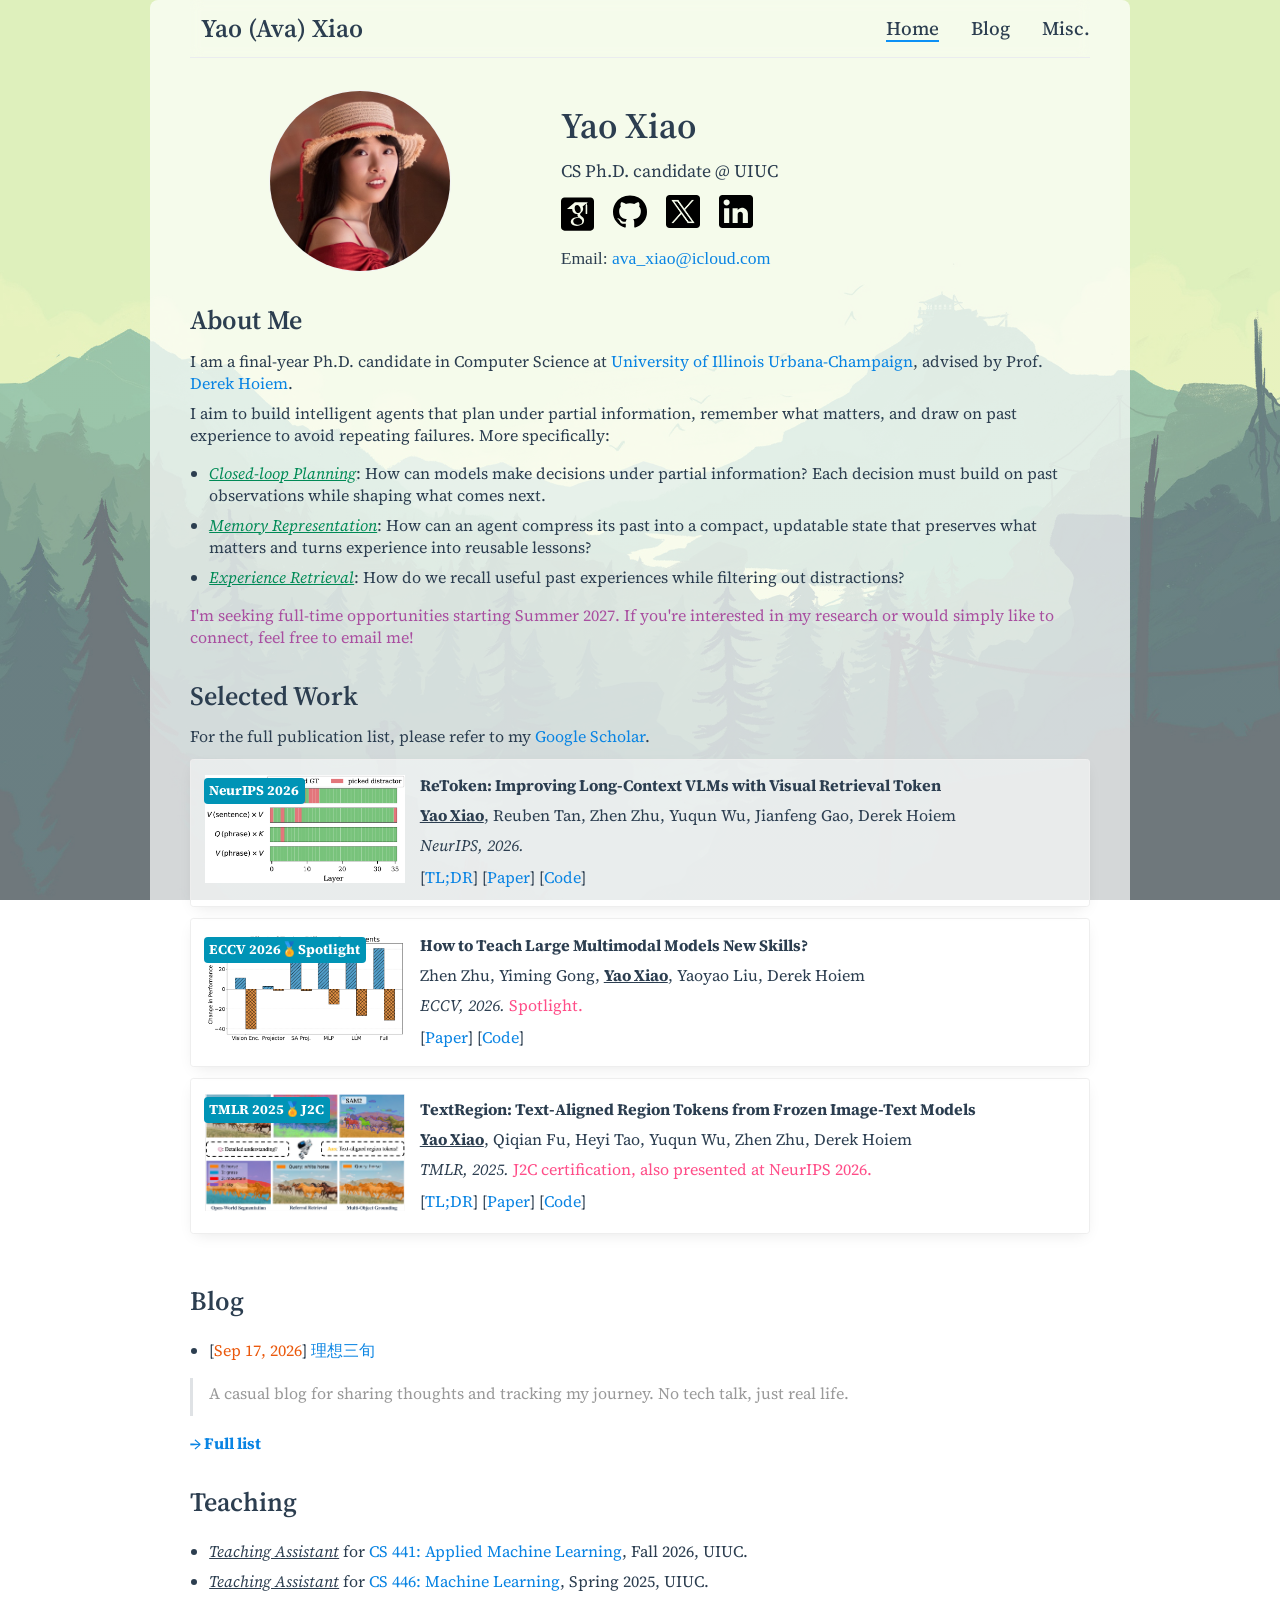
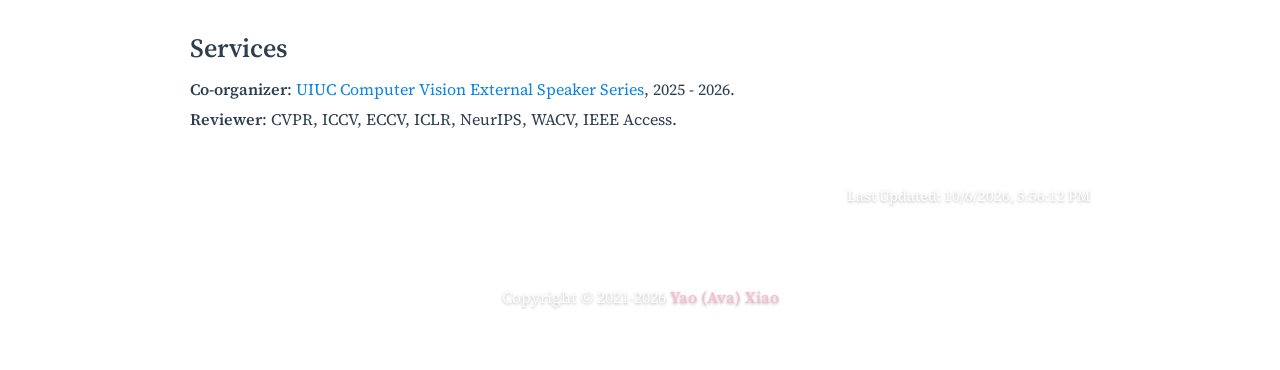
==== commit 8189e3db: "update" ====
--- a/index.html
+++ b/index.html
@@ -8,8 +8,8 @@
     <link rel="icon" href="https://avaxiao.github.io/profile/logo.jpg">
   <link rel="stylesheet" href="https://fonts.googleapis.com/css2?family=Source+Serif+4:ital,wght@0,400;0,600;1,400;1,600&amp;display=swap">
     
-    <link rel="preload" href="/assets/css/0.styles.4349b90b.css" as="style"><link rel="preload" href="/assets/js/app.0cd44c49.js" as="script"><link rel="preload" href="/assets/js/4.50dcf056.js" as="script"><link rel="preload" href="/assets/js/14.dd2eb3e3.js" as="script"><link rel="preload" href="/assets/js/9.d18d98ba.js" as="script"><link rel="preload" href="/assets/js/5.f97fc889.js" as="script"><link rel="prefetch" href="/assets/js/10.3bfff618.js"><link rel="prefetch" href="/assets/js/11.a6212bb0.js"><link rel="prefetch" href="/assets/js/12.b6547b11.js"><link rel="prefetch" href="/assets/js/13.19b80010.js"><link rel="prefetch" href="/assets/js/15.7bbf134c.js"><link rel="prefetch" href="/assets/js/16.cf9fee51.js"><link rel="prefetch" href="/assets/js/2.67bbb670.js"><link rel="prefetch" href="/assets/js/3.611672e3.js"><link rel="prefetch" href="/assets/js/6.ad868531.js"><link rel="prefetch" href="/assets/js/7.d02ac8a6.js"><link rel="prefetch" href="/assets/js/8.3687ac14.js">
-    <link rel="stylesheet" href="/assets/css/0.styles.4349b90b.css">
+    <link rel="preload" href="/assets/css/0.styles.dc60e1df.css" as="style"><link rel="preload" href="/assets/js/app.52929fb8.js" as="script"><link rel="preload" href="/assets/js/4.50dcf056.js" as="script"><link rel="preload" href="/assets/js/14.598d4940.js" as="script"><link rel="preload" href="/assets/js/9.3a553582.js" as="script"><link rel="preload" href="/assets/js/5.01d0af08.js" as="script"><link rel="prefetch" href="/assets/js/10.5da3136a.js"><link rel="prefetch" href="/assets/js/11.a6212bb0.js"><link rel="prefetch" href="/assets/js/12.b6547b11.js"><link rel="prefetch" href="/assets/js/13.19b80010.js"><link rel="prefetch" href="/assets/js/15.7bbf134c.js"><link rel="prefetch" href="/assets/js/16.cf9fee51.js"><link rel="prefetch" href="/assets/js/2.67bbb670.js"><link rel="prefetch" href="/assets/js/3.611672e3.js"><link rel="prefetch" href="/assets/js/6.ad868531.js"><link rel="prefetch" href="/assets/js/7.d02ac8a6.js"><link rel="prefetch" href="/assets/js/8.3687ac14.js">
+    <link rel="stylesheet" href="/assets/css/0.styles.dc60e1df.css">
   </head>
   <body>
     <div id="app" data-server-rendered="true"><div class="theme-container no-sidebar home-page"><header class="navbar"><div class="sidebar-button"><svg xmlns="http://www.w3.org/2000/svg" aria-hidden="true" role="img" viewBox="0 0 448 512" class="icon"><path fill="currentColor" d="M436 124H12c-6.627 0-12-5.373-12-12V80c0-6.627 5.373-12 12-12h424c6.627 0 12 5.373 12 12v32c0 6.627-5.373 12-12 12zm0 160H12c-6.627 0-12-5.373-12-12v-32c0-6.627 5.373-12 12-12h424c6.627 0 12 5.373 12 12v32c0 6.627-5.373 12-12 12zm0 160H12c-6.627 0-12-5.373-12-12v-32c0-6.627 5.373-12 12-12h424c6.627 0 12 5.373 12 12v32c0 6.627-5.373 12-12 12z"></path></svg></div> <a href="/" class="home-link router-link-exact-active router-link-active"><!----> <span class="site-name">Yao (Ava) Xiao</span></a> <div class="links"><!----> <nav class="nav-links can-hide"><div class="nav-item"><a href="/" class="nav-link router-link-exact-active router-link-active">
@@ -28,7 +28,7 @@
       Yao Xiao
     </div> <div class="bio"><p>CS Ph.D. candidate @ UIUC</p></div> <div class="socials"><div><a href="https://scholar.google.com/citations?user=-oyhl6gAAAAJ&amp;hl=en" target="_blank"><img src="/icons/google-scholar.svg" alt="Google Scholar" title="Google Scholar"></a></div><div><a href="https://github.com/AvaXiao" target="_blank"><img src="/icons/github.svg" alt="GitHub" title="GitHub"></a></div><div><a href="https://x.com/AvaXYao/" target="_blank"><img src="/icons/twitter.png" alt="X" title="X"></a></div><div><a href="https://www.linkedin.com/in/ava-xiao/" target="_blank"><img src="/icons/linkedin-mono.svg" alt="Linkedin" title="Linkedin"></a></div></div> <div class="contact"><span class="email">Email: </span> <a href="mailto:ava_xiao@icloud.com" title="Contact me" class="email">
           ava_xiao@icloud.com
-      </a></div> <!----></div></div> <h2 id="about-me">About Me</h2> <p>I am a final-year Ph.D. candidate in Computer Science at <a href="https://siebelschool.illinois.edu" target="_blank" rel="noopener noreferrer">University of Illinois Urbana-Champaign<svg xmlns="http://www.w3.org/2000/svg" aria-hidden="true" x="0px" y="0px" viewBox="0 0 100 100" width="15" height="15" class="icon outbound"><path fill="currentColor" d="M18.8,85.1h56l0,0c2.2,0,4-1.8,4-4v-32h-8v28h-48v-48h28v-8h-32l0,0c-2.2,0-4,1.8-4,4v56C14.8,83.3,16.6,85.1,18.8,85.1z"></path> <polygon fill="currentColor" points="45.7,48.7 51.3,54.3 77.2,28.5 77.2,37.2 85.2,37.2 85.2,14.9 62.8,14.9 62.8,22.9 71.5,22.9"></polygon></svg></a>, advised by Prof. <a href="https://dhoiem.cs.illinois.edu/" target="_blank" rel="noopener noreferrer">Derek Hoiem<svg xmlns="http://www.w3.org/2000/svg" aria-hidden="true" x="0px" y="0px" viewBox="0 0 100 100" width="15" height="15" class="icon outbound"><path fill="currentColor" d="M18.8,85.1h56l0,0c2.2,0,4-1.8,4-4v-32h-8v28h-48v-48h28v-8h-32l0,0c-2.2,0-4,1.8-4,4v56C14.8,83.3,16.6,85.1,18.8,85.1z"></path> <polygon fill="currentColor" points="45.7,48.7 51.3,54.3 77.2,28.5 77.2,37.2 85.2,37.2 85.2,14.9 62.8,14.9 62.8,22.9 71.5,22.9"></polygon></svg></a>.</p> <p>I aim to build intelligent agents that plan under partial information, remember what matters, and draw on past experience to avoid repeating failures. More specifically:</p> <ul><li><p><font color="#008a56"><u><em>Closed-loop Planning</em></u></font>: How can models make decisions under partial information? Each decision must build on past observations while shaping what comes next.</p></li> <li><p><font color="#008a56"><u><em>Memory Representation</em></u></font>: How can an agent compress its past into a compact, updatable state that preserves what matters and turns experience into reusable lessons?</p></li> <li><p><font color="#008a56"><u><em>Experience Retrieval</em></u></font>: How do we recall useful past experiences while filtering out distractions?</p></li></ul> <p><font color="#A94FA0">I'm seeking full-time opportunities starting Summer 2027. If you're interested in my research or would simply like to connect, feel free to email me!</font></p> <h2 id="selected-work">Selected Work</h2> <p>For the full publication list, please refer to my <a href="https://scholar.google.com/citations?user=-oyhl6gAAAAJ&amp;hl=en" target="_blank">Google Scholar</a>.</p> <div class="papers"><div><div><!----></div><div><div><div class="paper show-border"><div class="paper-badge"><img src="/publications/xiao2026retoken.png" alt class="badge-image"> <abbr class="badge">NeurIPS 2026</abbr></div> <div class="paper-content"><p><b>ReToken: One Token to Improve Vision–Language Models for Visual Retrieval</b></p> <p><b><u>Yao Xiao</u></b>, Reuben Tan, Zhen Zhu, Yuqun Wu, Jianfeng Gao, Derek Hoiem</p> <i><p>NeurIPS, 2026.</p></i> <span class="hover-dropdown">
+      </a></div> <!----></div></div> <h2 id="about-me">About Me</h2> <p>I am a final-year Ph.D. candidate in Computer Science at <a href="https://siebelschool.illinois.edu" target="_blank" rel="noopener noreferrer">University of Illinois Urbana-Champaign<svg xmlns="http://www.w3.org/2000/svg" aria-hidden="true" x="0px" y="0px" viewBox="0 0 100 100" width="15" height="15" class="icon outbound"><path fill="currentColor" d="M18.8,85.1h56l0,0c2.2,0,4-1.8,4-4v-32h-8v28h-48v-48h28v-8h-32l0,0c-2.2,0-4,1.8-4,4v56C14.8,83.3,16.6,85.1,18.8,85.1z"></path> <polygon fill="currentColor" points="45.7,48.7 51.3,54.3 77.2,28.5 77.2,37.2 85.2,37.2 85.2,14.9 62.8,14.9 62.8,22.9 71.5,22.9"></polygon></svg></a>, advised by Prof. <a href="https://dhoiem.cs.illinois.edu/" target="_blank" rel="noopener noreferrer">Derek Hoiem<svg xmlns="http://www.w3.org/2000/svg" aria-hidden="true" x="0px" y="0px" viewBox="0 0 100 100" width="15" height="15" class="icon outbound"><path fill="currentColor" d="M18.8,85.1h56l0,0c2.2,0,4-1.8,4-4v-32h-8v28h-48v-48h28v-8h-32l0,0c-2.2,0-4,1.8-4,4v56C14.8,83.3,16.6,85.1,18.8,85.1z"></path> <polygon fill="currentColor" points="45.7,48.7 51.3,54.3 77.2,28.5 77.2,37.2 85.2,37.2 85.2,14.9 62.8,14.9 62.8,22.9 71.5,22.9"></polygon></svg></a>.</p> <p>I aim to build intelligent agents that plan under partial information, remember what matters, and draw on past experience to avoid repeating failures. More specifically:</p> <ul><li><p><font color="#008a56"><u><em>Closed-loop Planning</em></u></font>: How can models make decisions under partial information? Each decision must build on past observations while shaping what comes next.</p></li> <li><p><font color="#008a56"><u><em>Memory Representation</em></u></font>: How can an agent compress its past into a compact, updatable state that preserves what matters and turns experience into reusable lessons?</p></li> <li><p><font color="#008a56"><u><em>Experience Retrieval</em></u></font>: How do we recall useful past experiences while filtering out distractions?</p></li></ul> <p><font color="#A94FA0">I'm seeking full-time opportunities starting Summer 2027. If you're interested in my research or would simply like to connect, feel free to email me!</font></p> <h2 id="selected-work">Selected Work</h2> <p>For the full publication list, please refer to my <a href="https://scholar.google.com/citations?user=-oyhl6gAAAAJ&amp;hl=en" target="_blank">Google Scholar</a>.</p> <div class="papers"><div><div><!----></div><div><div><div class="paper show-border"><div class="paper-badge"><img src="/publications/xiao2026retoken.png" alt class="badge-image"> <abbr class="badge">NeurIPS 2026</abbr></div> <div class="paper-content"><p><b>ReToken: Improving Long-Context VLMs with Visual Retrieval Token</b></p> <p><b><u>Yao Xiao</u></b>, Reuben Tan, Zhen Zhu, Yuqun Wu, Jianfeng Gao, Derek Hoiem</p> <i><p>NeurIPS, 2026.</p></i> <span class="hover-dropdown">
               [<a class="toggle">TL;DR</a>]
               <div class="tlrd-popup"><div class="tlrd-popup-inner">Attention tells you where a VLM looks, so shouldn't it tell you which frames matter? It doesn't: the retrieval signal lives in the value space, and a single learned token is enough to read it out.</div></div></span> <!----> <!----> <span>
               [<a href="https://arxiv.org/abs/2607.28627" target="_blank">Paper</a>]
@@ -38,16 +38,16 @@
               [<a href="https://eccv.ecva.net/virtual/2026/spotlight/6186" target="_blank">Paper</a>]
             </span> <span>
               [<a href="https://github.com/jessemelpolio/LMM_CL" target="_blank">Code</a>]
-            </span> <!----> <!----> <!----> <div class="abs-panel" style="display:none;"><span></span></div></div></div></div></div><div><div><div class="paper show-border"><div class="paper-badge"><img src="/publications/xiao2025textregion.png" alt class="badge-image"> <abbr class="badge">TMLR 2025🏅J2C</abbr></div> <div class="paper-content"><p><b>TextRegion: Text-Aligned Region Tokens from Frozen Image-Text Models</b></p> <p><b><u>Yao Xiao</u></b>, Qiqian Fu, Heyi Tao, Yuqun Wu, Zhen Zhu, Derek Hoiem</p> <i><p>TMLR, 2025. <span style='font-style: normal;'><font color=#ff4d88>J2C certification (top 10%).</font></span></p></i> <span class="hover-dropdown">
+            </span> <!----> <!----> <!----> <div class="abs-panel" style="display:none;"><span></span></div></div></div></div></div><div><div><div class="paper show-border"><div class="paper-badge"><img src="/publications/xiao2025textregion.png" alt class="badge-image"> <abbr class="badge">TMLR 2025🏅J2C</abbr></div> <div class="paper-content"><p><b>TextRegion: Text-Aligned Region Tokens from Frozen Image-Text Models</b></p> <p><b><u>Yao Xiao</u></b>, Qiqian Fu, Heyi Tao, Yuqun Wu, Zhen Zhu, Derek Hoiem</p> <i><p>TMLR, 2025. <span style='font-style: normal;'><font color=#ff4d88>J2C certification, also presented at NeurIPS 2026.</font></span></p></i> <span class="hover-dropdown">
               [<a class="toggle">TL;DR</a>]
               <div class="tlrd-popup"><div class="tlrd-popup-inner">A simple, training-free approach to get region tokens directly comparable to text embeddings, achieving state-of-the-art zero-shot region-level understanding.</div></div></span> <!----> <!----> <span>
               [<a href="https://arxiv.org/abs/2505.23769" target="_blank">Paper</a>]
             </span> <span>
               [<a href="https://github.com/avaxiao/TextRegion" target="_blank">Code</a>]
-            </span> <!----> <!----> <!----> <div class="abs-panel" style="display:none;"><span></span></div></div></div></div></div></div></div> <br> <h2 id="blog">Blog</h2> <ul><li>[<font color="#EA580C">Sep 17, 2026</font>] <a href="https://avaxiao.github.io/blog/twenty_something_dreams/" target="_blank">理想三旬</a></li></ul> <blockquote><p>A casual blog for sharing thoughts and tracking my journey. No tech talk, just real life.</p></blockquote> <p><a href="https://avaxiao.github.io/blog/archives/" target="_blank"><b>→ Full list</b></a></p> <h2 id="teaching">Teaching</h2> <ul><li><p><u><em>Teaching Assistant</em></u> for <a href="https://courses.grainger.illinois.edu/cs441/fa2026/" target="_blank" rel="noopener noreferrer">CS 441: Applied Machine Learning<svg xmlns="http://www.w3.org/2000/svg" aria-hidden="true" x="0px" y="0px" viewBox="0 0 100 100" width="15" height="15" class="icon outbound"><path fill="currentColor" d="M18.8,85.1h56l0,0c2.2,0,4-1.8,4-4v-32h-8v28h-48v-48h28v-8h-32l0,0c-2.2,0-4,1.8-4,4v56C14.8,83.3,16.6,85.1,18.8,85.1z"></path> <polygon fill="currentColor" points="45.7,48.7 51.3,54.3 77.2,28.5 77.2,37.2 85.2,37.2 85.2,14.9 62.8,14.9 62.8,22.9 71.5,22.9"></polygon></svg></a>, Fall 2026, UIUC.</p></li> <li><p><u><em>Teaching Assistant</em></u> for <a href="https://courses.grainger.illinois.edu/cs446/sp2025/" target="_blank" rel="noopener noreferrer">CS 446: Machine Learning<svg xmlns="http://www.w3.org/2000/svg" aria-hidden="true" x="0px" y="0px" viewBox="0 0 100 100" width="15" height="15" class="icon outbound"><path fill="currentColor" d="M18.8,85.1h56l0,0c2.2,0,4-1.8,4-4v-32h-8v28h-48v-48h28v-8h-32l0,0c-2.2,0-4,1.8-4,4v56C14.8,83.3,16.6,85.1,18.8,85.1z"></path> <polygon fill="currentColor" points="45.7,48.7 51.3,54.3 77.2,28.5 77.2,37.2 85.2,37.2 85.2,14.9 62.8,14.9 62.8,22.9 71.5,22.9"></polygon></svg></a>, Spring 2025, UIUC.</p></li></ul> <h2 id="services">Services</h2> <p><strong>Co-organizer</strong>: <a href="https://vision.cs.illinois.edu/vision_website/#five" target="_blank">UIUC Computer Vision External Speaker Series</a>, 2025 - 2026.</p> <p><strong>Reviewer</strong>: CVPR, ICCV, ECCV, ICLR, NeurIPS, WACV, IEEE Access.</p></div> <footer class="page-edit"><!----> <div class="last-updated"><span class="prefix">Last Updated:</span> <span class="time">9/24/2026, 6:33:35 PM</span></div></footer> <!----> </main> <div class="footer">
+            </span> <!----> <!----> <!----> <div class="abs-panel" style="display:none;"><span></span></div></div></div></div></div></div></div> <br> <h2 id="blog">Blog</h2> <ul><li>[<font color="#EA580C">Sep 17, 2026</font>] <a href="https://avaxiao.github.io/blog/twenty_something_dreams/" target="_blank">理想三旬</a></li></ul> <blockquote><p>A casual blog for sharing thoughts and tracking my journey. No tech talk, just real life.</p></blockquote> <p><a href="https://avaxiao.github.io/blog/archives/" target="_blank"><b>→ Full list</b></a></p> <h2 id="teaching">Teaching</h2> <ul><li><p><u><em>Teaching Assistant</em></u> for <a href="https://courses.grainger.illinois.edu/cs441/fa2026/" target="_blank" rel="noopener noreferrer">CS 441: Applied Machine Learning<svg xmlns="http://www.w3.org/2000/svg" aria-hidden="true" x="0px" y="0px" viewBox="0 0 100 100" width="15" height="15" class="icon outbound"><path fill="currentColor" d="M18.8,85.1h56l0,0c2.2,0,4-1.8,4-4v-32h-8v28h-48v-48h28v-8h-32l0,0c-2.2,0-4,1.8-4,4v56C14.8,83.3,16.6,85.1,18.8,85.1z"></path> <polygon fill="currentColor" points="45.7,48.7 51.3,54.3 77.2,28.5 77.2,37.2 85.2,37.2 85.2,14.9 62.8,14.9 62.8,22.9 71.5,22.9"></polygon></svg></a>, Fall 2026, UIUC.</p></li> <li><p><u><em>Teaching Assistant</em></u> for <a href="https://courses.grainger.illinois.edu/cs446/sp2025/" target="_blank" rel="noopener noreferrer">CS 446: Machine Learning<svg xmlns="http://www.w3.org/2000/svg" aria-hidden="true" x="0px" y="0px" viewBox="0 0 100 100" width="15" height="15" class="icon outbound"><path fill="currentColor" d="M18.8,85.1h56l0,0c2.2,0,4-1.8,4-4v-32h-8v28h-48v-48h28v-8h-32l0,0c-2.2,0-4,1.8-4,4v56C14.8,83.3,16.6,85.1,18.8,85.1z"></path> <polygon fill="currentColor" points="45.7,48.7 51.3,54.3 77.2,28.5 77.2,37.2 85.2,37.2 85.2,14.9 62.8,14.9 62.8,22.9 71.5,22.9"></polygon></svg></a>, Spring 2025, UIUC.</p></li></ul> <h2 id="services">Services</h2> <p><strong>Co-organizer</strong>: <a href="https://vision.cs.illinois.edu/vision_website/#five" target="_blank">UIUC Computer Vision External Speaker Series</a>, 2025 - 2026.</p> <p><strong>Reviewer</strong>: CVPR, ICCV, ECCV, ICLR, NeurIPS, WACV, IEEE Access.</p></div> <footer class="page-edit"><!----> <div class="last-updated"><span class="prefix">Last Updated:</span> <span class="time">10/6/2026, 5:56:12 PM</span></div></footer> <!----> </main> <div class="footer">
 
     Copyright © 2021-2026
     <a href="https://avaxiao.github.io/blog/" target="_blank" title="Yao (Ava) Xiao"><span style="color:#f8bbd0;">Yao (Ava) Xiao</span></a> <br><br></div></div><div class="global-ui"></div></div>
-    <script src="/assets/js/app.0cd44c49.js" defer></script><script src="/assets/js/4.50dcf056.js" defer></script><script src="/assets/js/14.dd2eb3e3.js" defer></script><script src="/assets/js/9.d18d98ba.js" defer></script><script src="/assets/js/5.f97fc889.js" defer></script>
+    <script src="/assets/js/app.52929fb8.js" defer></script><script src="/assets/js/4.50dcf056.js" defer></script><script src="/assets/js/14.598d4940.js" defer></script><script src="/assets/js/9.3a553582.js" defer></script><script src="/assets/js/5.01d0af08.js" defer></script>
   </body>
 </html>
--- a/assets/css/0.styles.dc60e1df.css
+++ b/assets/css/0.styles.dc60e1df.css
@@ -0,0 +1 @@
+#nprogress{pointer-events:none}#nprogress .bar{background:#0984e3;position:fixed;z-index:1031;top:0;left:0;width:100%;height:2px}#nprogress .peg{display:block;position:absolute;right:0;width:100px;height:100%;box-shadow:0 0 10px #0984e3,0 0 5px #0984e3;opacity:1;-webkit-transform:rotate(3deg) translateY(-4px);transform:rotate(3deg) translateY(-4px)}#nprogress .spinner{display:block;position:fixed;z-index:1031;top:15px;right:15px}#nprogress .spinner-icon{width:18px;height:18px;box-sizing:border-box;border-color:#0984e3 transparent transparent #0984e3;border-style:solid;border-width:2px;border-radius:50%;-webkit-animation:nprogress-spinner .4s linear infinite;animation:nprogress-spinner .4s linear infinite}.nprogress-custom-parent{overflow:hidden;position:relative}.nprogress-custom-parent #nprogress .bar,.nprogress-custom-parent #nprogress .spinner{position:absolute}@-webkit-keyframes nprogress-spinner{0%{-webkit-transform:rotate(0deg);transform:rotate(0deg)}to{-webkit-transform:rotate(1turn);transform:rotate(1turn)}}@keyframes nprogress-spinner{0%{-webkit-transform:rotate(0deg);transform:rotate(0deg)}to{-webkit-transform:rotate(1turn);transform:rotate(1turn)}}.icon.outbound{color:#aaa;display:inline-block;vertical-align:middle;position:relative;top:-1px}.home{padding:3.6rem 2rem 0;max-width:900px;margin:0 auto;display:block}.home .hero{text-align:center}.home .hero img{max-width:100%;max-height:280px;display:block;margin:3rem auto 1.5rem}.home .hero h1{font-size:3rem}.home .hero .action,.home .hero .description,.home .hero h1{margin:1.8rem auto}.home .hero .description{max-width:35rem;font-size:1.6rem;line-height:1.3;color:#6a8bad}.home .hero .action-button{display:inline-block;font-size:1.2rem;color:#fff;background-color:#0984e3;padding:.8rem 1.6rem;border-radius:4px;-webkit-transition:background-color .1s ease;transition:background-color .1s ease;box-sizing:border-box;border-bottom:1px solid #0877cc}.home .hero .action-button:hover{background-color:#1292f6}.home .features{border-top:1px solid #eaecef;padding:1.2rem 0;margin-top:2.5rem;display:-webkit-box;display:flex;flex-wrap:wrap;-webkit-box-align:start;align-items:flex-start;align-content:stretch;-webkit-box-pack:justify;justify-content:space-between}.home .feature{-webkit-box-flex:1;flex-grow:1;flex-basis:30%;max-width:30%}.home .feature h2{font-size:1.4rem;font-weight:500;border-bottom:none;padding-bottom:0;color:#3a5169}.home .feature p{color:#4e6e8e}.home .footer{padding:2.5rem;border-top:1px solid #eaecef;text-align:center;color:#4e6e8e}@media (max-width:719px){.home .features{-webkit-box-orient:vertical;-webkit-box-direction:normal;flex-direction:column}.home .feature{max-width:100%;padding:0 2.5rem}}@media (max-width:419px){.home{padding-left:1.5rem;padding-right:1.5rem}.home .hero img{max-height:210px;margin:2rem auto 1.2rem}.home .hero h1{font-size:2rem}.home .hero .action,.home .hero .description,.home .hero h1{margin:1.2rem auto}.home .hero .description{font-size:1.2rem}.home .hero .action-button{font-size:1rem;padding:.6rem 1.2rem}.home .feature h2{font-size:1.25rem}}.search-box{display:inline-block;position:relative;margin-right:1rem}.search-box input{cursor:text;width:10rem;height:2rem;color:#4e6e8e;display:inline-block;border:1px solid #cfd4db;border-radius:2rem;font-size:.9rem;line-height:2rem;padding:0 .5rem 0 2rem;outline:none;-webkit-transition:all .2s ease;transition:all .2s ease;background:#fff url(/assets/img/search.83621669.svg) .6rem .5rem no-repeat;background-size:1rem}.search-box input:focus{cursor:auto;border-color:#0984e3}.search-box .suggestions{background:#fff;width:20rem;position:absolute;top:1.5rem;border:1px solid #cfd4db;border-radius:6px;padding:.4rem;list-style-type:none}.search-box .suggestions.align-right{right:0}.search-box .suggestion{line-height:1.4;padding:.4rem .6rem;border-radius:4px;cursor:pointer}.search-box .suggestion a{white-space:normal;color:#5d82a6}.search-box .suggestion a .page-title{font-weight:600}.search-box .suggestion a .header{font-size:.9em;margin-left:.25em}.search-box .suggestion.focused{background-color:#f3f4f5}.search-box .suggestion.focused a{color:#0984e3}@media (max-width:959px){.search-box input{cursor:pointer;width:0;border-color:transparent;position:relative}.search-box input:focus{cursor:text;left:0;width:10rem}}@media (-ms-high-contrast:none){.search-box input{height:2rem}}@media (max-width:959px) and (min-width:719px){.search-box .suggestions{left:0}}@media (max-width:719px){.search-box{margin-right:0}.search-box input{left:1rem}.search-box .suggestions{right:0}}@media (max-width:419px){.search-box .suggestions{width:calc(100vw - 4rem)}.search-box input:focus{width:8rem}}.sidebar-button{cursor:pointer;display:none;width:1.25rem;height:1.25rem;position:absolute;padding:.6rem;top:.6rem;left:1rem}.sidebar-button .icon{display:block;width:1.25rem;height:1.25rem}@media (max-width:719px){.sidebar-button{display:block}}@media (max-width:959px){.nav-links .nav-item{margin-left:1.2rem}}@media (min-width:719px){.nav-links a.router-link-active,.nav-links a:hover{color:var(--textColor)}.nav-item>a:not(.external).router-link-active,.nav-item>a:not(.external):hover{margin-bottom:-2px;border-bottom:2px solid #0d90f5}}.nav-links{display:inline-block}.nav-links a{line-height:1.4rem;color:inherit}.nav-links a.router-link-active,.nav-links a:hover{color:#0984e3}.nav-links .nav-item{position:relative;display:inline-block;margin-left:2rem;line-height:2rem}.nav-links .nav-item:first-child{margin-left:0}.nav-links .repo-link{margin-left:1.5rem}@media (max-width:719px){.nav-links .nav-item,.nav-links .repo-link{margin-left:0}}@media (min-width:719px){.nav-links a.router-link-active,.nav-links a:hover{color:#2c3e50}.nav-item>a:not(.external).router-link-active,.nav-item>a:not(.external):hover{margin-bottom:-2px;border-bottom:2px solid #0d90f5}}.navbar{position:fixed!important;max-width:900px;margin:0 auto;padding:.7rem;line-height:2.2rem}.navbar a,.navbar img,.navbar span{display:inline-block}.navbar .logo{height:2.2rem;min-width:2.2rem;margin-right:.8rem;vertical-align:top}.navbar .site-name{font-size:1.5em;font-weight:600;color:#2c3e50;position:relative}.navbar .links{padding-right:0;box-sizing:border-box;background-color:#fff;white-space:nowrap;font-size:1.2rem;position:absolute;right:0;top:.7rem;display:-webkit-box;display:flex}.navbar .links .search-box{-webkit-box-flex:0;flex:0 0 auto;vertical-align:top}@media (max-width:719px){.navbar{padding-left:4rem}.navbar .can-hide{display:none}.navbar .links{padding-left:1.5rem}.navbar .site-name{font-size:1.2em;width:calc(100vw - 9.4rem);overflow:hidden;white-space:nowrap;text-overflow:ellipsis}}.page-edit{max-width:900px;margin:0 auto;padding:2rem 2.5rem}@media (max-width:959px){.page-edit{padding:2rem}}@media (max-width:419px){.page-edit{padding:1.5rem}}.page-edit{padding-top:1rem;padding-bottom:1rem;overflow:auto}.page-edit .edit-link{display:inline-block}.page-edit .edit-link a{color:#4e6e8e;margin-right:.25rem}.page-edit .last-updated{float:right;font-size:.9em}.page-edit .last-updated .prefix{font-weight:500;color:#4e6e8e}.page-edit .last-updated .time{font-weight:400;color:#767676}@media (max-width:719px){.page-edit .edit-link{margin-bottom:.5rem}.page-edit .last-updated{font-size:.8em;float:none;text-align:left}}.page-nav{max-width:900px;margin:0 auto;padding:2rem 2.5rem}@media (max-width:959px){.page-nav{padding:2rem}}@media (max-width:419px){.page-nav{padding:1.5rem}}.page-nav{padding-top:1rem;padding-bottom:0}.page-nav .inner{min-height:2rem;margin-top:0;border-top:1px solid #eaecef;padding-top:1rem;overflow:auto}.page-nav .next{float:right}.page{padding-bottom:2rem;display:block}.dropdown-enter,.dropdown-leave-to{height:0!important}.sidebar-group .sidebar-group{padding-left:.5em}.sidebar-group:not(.collapsable) .sidebar-heading:not(.clickable){cursor:auto;color:inherit}.sidebar-group.is-sub-group{padding-left:0}.sidebar-group.is-sub-group>.sidebar-heading{font-size:.95em;line-height:1.4;font-weight:400;padding-left:2rem}.sidebar-group.is-sub-group>.sidebar-heading:not(.clickable){opacity:.5}.sidebar-group.is-sub-group>.sidebar-group-items{padding-left:1rem}.sidebar-group.is-sub-group>.sidebar-group-items>li>.sidebar-link{font-size:.95em;border-left:none}.sidebar-group.depth-2>.sidebar-heading{border-left:none}.sidebar-heading{color:#2c3e50;-webkit-transition:color .15s ease;transition:color .15s ease;cursor:pointer;font-size:1.1em;font-weight:700;padding:.35rem 1.5rem .35rem 1.25rem;width:100%;box-sizing:border-box;margin:0;border-left:.25rem solid transparent}.sidebar-heading.open,.sidebar-heading:hover{color:inherit}.sidebar-heading .arrow{position:relative;top:-.12em;left:.5em}.sidebar-heading.clickable.active{font-weight:600;color:#0984e3;border-left-color:#0984e3}.sidebar-heading.clickable:hover{color:#0984e3}.sidebar-group-items{-webkit-transition:height .1s ease-out;transition:height .1s ease-out;font-size:.95em;overflow:hidden}.sidebar .sidebar-sub-headers{padding-left:1rem;font-size:.95em}a.sidebar-link{font-size:1em;font-weight:400;display:inline-block;color:#2c3e50;border-left:.25rem solid transparent;padding:.35rem 1rem .35rem 1.25rem;line-height:1.4;width:100%;box-sizing:border-box}a.sidebar-link:hover{color:#0984e3}a.sidebar-link.active{font-weight:600;color:#0984e3;border-left-color:#0984e3}.sidebar-group a.sidebar-link{padding-left:2rem}.sidebar-sub-headers a.sidebar-link{padding-top:.25rem;padding-bottom:.25rem;border-left:none}.sidebar-sub-headers a.sidebar-link.active{font-weight:500}.sidebar ul{padding:0;margin:0;list-style-type:none}.sidebar a{display:inline-block}.sidebar .nav-links{display:none;border-bottom:1px solid #eaecef;padding:.5rem 0 .75rem}.sidebar .nav-links a{font-weight:600}.sidebar .nav-links .nav-item,.sidebar .nav-links .repo-link{display:block;line-height:1.25rem;font-size:1.1em;padding:.5rem 0 .5rem 1.5rem}.sidebar>.sidebar-links{padding:1.5rem 0}.sidebar>.sidebar-links>li>a.sidebar-link{font-size:1.1em;line-height:1.7;font-weight:700}.sidebar>.sidebar-links>li:not(:first-child){margin-top:.75rem}@media (max-width:719px){.sidebar .nav-links{display:block}.sidebar .nav-links .dropdown-wrapper .nav-dropdown .dropdown-item a.router-link-active:after{top:calc(1rem - 2px)}.sidebar>.sidebar-links{padding:1rem 0}}.footer{padding:2rem 1.5rem 2.5rem;text-align:center;color:#999;box-sizing:border-box;font-size:1rem;-webkit-transition:all .2s ease;transition:all .2s ease}.footer>span{line-height:1.5rem}.footer .icons{margin-bottom:12px}.footer .icons .iconfont{padding:0 10px;font-size:1.3rem}.footer a{color:inherit}.footer a:hover{color:#0984e3}@media (min-width:720px){.sidebar-open .footer{width:auto;padding-left:21.5rem}}@media (min-width:1520px){.have-rightmenu .footer{padding-right:$rightMenuWidth1.5rem}}.no-sidebar .footer{width:auto;padding-left:1.5rem}.theme-container.home-page .page{font-size:16px;background-color:$homeBgColor}.theme-container.home-page .page p{margin:0 0 .5rem}.theme-container.home-page .page ol,.theme-container.home-page .page p,.theme-container.home-page .page ul{line-height:normal}.theme-container.home-page .page a{font-weight:400}.theme-container.home-page .page .theme-default-content:not(.custom)>h2{margin-bottom:.5rem}.theme-container.home-page .page .theme-default-content:not(.custom)>h2:first-child+p{margin-top:.5rem}.theme-container.home-page .page .theme-default-content:not(.custom)>h3{padding-top:4rem}.theme-container.home-page .page .md-card{min-height:140px;margin-top:1.5em}.theme-container.home-page .page .md-card .card-image{padding:0}.theme-container.home-page .page .md-card .card-image img{Margin-right:1.5em;border:0 solid #eee}@media (max-width:419px){ol,p,ul{line-height:1.5}.md-card .card-image img{width:100%;max-width:400px}}code[class*=language-],pre[class*=language-]{color:#ccc;background:none;font-family:Consolas,Monaco,Andale Mono,Ubuntu Mono,monospace;font-size:1em;text-align:left;white-space:pre;word-spacing:normal;word-break:normal;word-wrap:normal;line-height:1.5;-moz-tab-size:4;-o-tab-size:4;tab-size:4;-webkit-hyphens:none;-ms-hyphens:none;hyphens:none}pre[class*=language-]{padding:1em;margin:.5em 0;overflow:auto}:not(pre)>code[class*=language-],pre[class*=language-]{background:#2d2d2d}:not(pre)>code[class*=language-]{padding:.1em;border-radius:.3em;white-space:normal}.token.block-comment,.token.cdata,.token.comment,.token.doctype,.token.prolog{color:#999}.token.punctuation{color:#ccc}.token.attr-name,.token.deleted,.token.namespace,.token.tag{color:#e2777a}.token.function-name{color:#6196cc}.token.boolean,.token.function,.token.number{color:#f08d49}.token.class-name,.token.constant,.token.property,.token.symbol{color:#f8c555}.token.atrule,.token.builtin,.token.important,.token.keyword,.token.selector{color:#cc99cd}.token.attr-value,.token.char,.token.regex,.token.string,.token.variable{color:#7ec699}.token.entity,.token.operator,.token.url{color:#67cdcc}.token.bold,.token.important{font-weight:700}.token.italic{font-style:italic}.token.entity{cursor:help}.token.inserted{color:green}.theme-default-content code{color:#476582;padding:.25rem .5rem;margin:0;font-size:.85em;background-color:rgba(27,31,35,.05);border-radius:3px}.theme-default-content code .token.deleted{color:#ec5975}.theme-default-content code .token.inserted{color:#0984e3}.theme-default-content pre,.theme-default-content pre[class*=language-]{line-height:1.4;padding:1.25rem 1.5rem;margin:.85rem 0;background-color:#282c34;border-radius:6px;overflow:auto}.theme-default-content pre[class*=language-] code,.theme-default-content pre code{color:#fff;padding:0;background-color:transparent;border-radius:0}div[class*=language-]{position:relative;background-color:#282c34;border-radius:6px}div[class*=language-] .highlight-lines{-webkit-user-select:none;-ms-user-select:none;user-select:none;padding-top:1.3rem;position:absolute;top:0;left:0;width:100%;line-height:1.4}div[class*=language-] .highlight-lines .highlighted{background-color:rgba(0,0,0,.66)}div[class*=language-] pre,div[class*=language-] pre[class*=language-]{background:transparent;position:relative;z-index:1}div[class*=language-]:before{position:absolute;z-index:3;top:.8em;right:1em;font-size:.75rem;color:hsla(0,0%,100%,.4)}div[class*=language-]:not(.line-numbers-mode) .line-numbers-wrapper{display:none}div[class*=language-].line-numbers-mode .highlight-lines .highlighted{position:relative}div[class*=language-].line-numbers-mode .highlight-lines .highlighted:before{content:" ";position:absolute;z-index:3;left:0;top:0;display:block;width:3.5rem;height:100%;background-color:rgba(0,0,0,.66)}div[class*=language-].line-numbers-mode pre{padding-left:4.5rem;vertical-align:middle}div[class*=language-].line-numbers-mode .line-numbers-wrapper{position:absolute;top:0;width:3.5rem;text-align:center;color:hsla(0,0%,100%,.3);padding:1.25rem 0;line-height:1.4}div[class*=language-].line-numbers-mode .line-numbers-wrapper br{-webkit-user-select:none;-ms-user-select:none;user-select:none}div[class*=language-].line-numbers-mode .line-numbers-wrapper .line-number{position:relative;z-index:4;-webkit-user-select:none;-ms-user-select:none;user-select:none;font-size:.85em}div[class*=language-].line-numbers-mode:after{content:"";position:absolute;z-index:2;top:0;left:0;width:3.5rem;height:100%;border-radius:6px 0 0 6px;border-right:1px solid rgba(0,0,0,.66);background-color:#282c34}div[class~=language-js]:before{content:"js"}div[class~=language-ts]:before{content:"ts"}div[class~=language-html]:before{content:"html"}div[class~=language-md]:before{content:"md"}div[class~=language-vue]:before{content:"vue"}div[class~=language-css]:before{content:"css"}div[class~=language-sass]:before{content:"sass"}div[class~=language-scss]:before{content:"scss"}div[class~=language-less]:before{content:"less"}div[class~=language-stylus]:before{content:"stylus"}div[class~=language-go]:before{content:"go"}div[class~=language-java]:before{content:"java"}div[class~=language-c]:before{content:"c"}div[class~=language-sh]:before{content:"sh"}div[class~=language-yaml]:before{content:"yaml"}div[class~=language-py]:before{content:"py"}div[class~=language-docker]:before{content:"docker"}div[class~=language-dockerfile]:before{content:"dockerfile"}div[class~=language-makefile]:before{content:"makefile"}div[class~=language-javascript]:before{content:"js"}div[class~=language-typescript]:before{content:"ts"}div[class~=language-markup]:before{content:"html"}div[class~=language-markdown]:before{content:"md"}div[class~=language-json]:before{content:"json"}div[class~=language-ruby]:before{content:"rb"}div[class~=language-python]:before{content:"py"}div[class~=language-bash]:before{content:"sh"}div[class~=language-php]:before{content:"php"}.custom-block .custom-block-title{font-weight:600;margin-bottom:-.4rem}.custom-block.danger,.custom-block.tip,.custom-block.warning{padding:.1rem 1.5rem;border-left-width:.5rem;border-left-style:solid;margin:1rem 0}.custom-block.tip{background-color:#f3f5f7;border-color:#42b983}.custom-block.warning{background-color:rgba(255,229,100,.3);border-color:#e7c000;color:#6b5900}.custom-block.warning .custom-block-title{color:#b29400}.custom-block.warning a{color:#2c3e50}.custom-block.danger{background-color:#ffe6e6;border-color:#c00;color:#4d0000}.custom-block.danger .custom-block-title{color:#900}.custom-block.danger a{color:#2c3e50}.custom-block.details{display:block;position:relative;border-radius:2px;margin:1.6em 0;padding:1.6em;background-color:#eee}.custom-block.details h4{margin-top:0}.custom-block.details figure:last-child,.custom-block.details p:last-child{margin-bottom:0;padding-bottom:0}.custom-block.details summary{outline:none;cursor:pointer}.arrow{display:inline-block;width:0;height:0}.arrow.up{border-bottom:6px solid #ccc}.arrow.down,.arrow.up{border-left:4px solid transparent;border-right:4px solid transparent}.arrow.down{border-top:6px solid #ccc}.arrow.right{border-left:6px solid #ccc}.arrow.left,.arrow.right{border-top:4px solid transparent;border-bottom:4px solid transparent}.arrow.left{border-right:6px solid #ccc}.theme-default-content:not(.custom){max-width:900px;margin:0 auto;padding:2rem 2.5rem}@media (max-width:959px){.theme-default-content:not(.custom){padding:2rem}}@media (max-width:419px){.theme-default-content:not(.custom){padding:1.5rem}}.table-of-contents .badge{vertical-align:middle}body,html{padding:0;margin:0;background-color:#fff}body{font-family:-apple-system,BlinkMacSystemFont,Segoe UI,Roboto,Oxygen,Ubuntu,Cantarell,Fira Sans,Droid Sans,Helvetica Neue,sans-serif;-webkit-font-smoothing:antialiased;-moz-osx-font-smoothing:grayscale;font-size:16px;color:#2c3e50}.page{padding-left:20rem}.navbar{z-index:20;right:0;height:3.6rem;background-color:#fff;box-sizing:border-box;border-bottom:1px solid #eaecef}.navbar,.sidebar-mask{position:fixed;top:0;left:0}.sidebar-mask{z-index:9;width:100vw;height:100vh;display:none}.sidebar{font-size:16px;background-color:#fff;width:20rem;position:fixed;z-index:10;margin:0;top:3.6rem;left:0;bottom:0;box-sizing:border-box;border-right:1px solid #eaecef;overflow-y:auto}.theme-default-content:not(.custom)>:first-child{margin-top:3.6rem}.theme-default-content:not(.custom) a:hover{text-decoration:underline}.theme-default-content:not(.custom) p.demo{padding:1rem 1.5rem;border:1px solid #ddd;border-radius:4px}.theme-default-content:not(.custom) img{max-width:100%}.theme-default-content.custom{padding:0;margin:0}.theme-default-content.custom img{max-width:100%}a{font-weight:500;text-decoration:none}a,p a code{color:#0984e3}p a code{font-weight:400}kbd{background:#eee;border:.15rem solid #ddd;border-bottom:.25rem solid #ddd;border-radius:.15rem;padding:0 .15em}blockquote{font-size:1rem;color:#999;border-left:.2rem solid #dfe2e5;margin:1rem 0;padding:.25rem 0 .25rem 1rem}blockquote>p{margin:0}ol,ul{padding-left:1.2em}strong{font-weight:600}h1,h2,h3,h4,h5,h6{font-weight:600;line-height:1.25}.theme-default-content:not(.custom)>h1,.theme-default-content:not(.custom)>h2,.theme-default-content:not(.custom)>h3,.theme-default-content:not(.custom)>h4,.theme-default-content:not(.custom)>h5,.theme-default-content:not(.custom)>h6{margin-top:-3.1rem;padding-top:4.6rem;margin-bottom:0}.theme-default-content:not(.custom)>h1:first-child,.theme-default-content:not(.custom)>h2:first-child,.theme-default-content:not(.custom)>h3:first-child,.theme-default-content:not(.custom)>h4:first-child,.theme-default-content:not(.custom)>h5:first-child,.theme-default-content:not(.custom)>h6:first-child{margin-top:-1.5rem;margin-bottom:1rem}.theme-default-content:not(.custom)>h1:first-child+.custom-block,.theme-default-content:not(.custom)>h1:first-child+p,.theme-default-content:not(.custom)>h1:first-child+pre,.theme-default-content:not(.custom)>h2:first-child+.custom-block,.theme-default-content:not(.custom)>h2:first-child+p,.theme-default-content:not(.custom)>h2:first-child+pre,.theme-default-content:not(.custom)>h3:first-child+.custom-block,.theme-default-content:not(.custom)>h3:first-child+p,.theme-default-content:not(.custom)>h3:first-child+pre,.theme-default-content:not(.custom)>h4:first-child+.custom-block,.theme-default-content:not(.custom)>h4:first-child+p,.theme-default-content:not(.custom)>h4:first-child+pre,.theme-default-content:not(.custom)>h5:first-child+.custom-block,.theme-default-content:not(.custom)>h5:first-child+p,.theme-default-content:not(.custom)>h5:first-child+pre,.theme-default-content:not(.custom)>h6:first-child+.custom-block,.theme-default-content:not(.custom)>h6:first-child+p,.theme-default-content:not(.custom)>h6:first-child+pre{margin-top:2rem}h1:focus .header-anchor,h1:hover .header-anchor,h2:focus .header-anchor,h2:hover .header-anchor,h3:focus .header-anchor,h3:hover .header-anchor,h4:focus .header-anchor,h4:hover .header-anchor,h5:focus .header-anchor,h5:hover .header-anchor,h6:focus .header-anchor,h6:hover .header-anchor{opacity:1}h1{font-size:2.2rem}h2{padding-bottom:.3rem;font-size:1.65rem}h3{font-size:1.35rem}a.header-anchor{font-size:.85em;float:left;margin-left:-.87em;padding-right:.23em;margin-top:.125em;opacity:0}a.header-anchor:focus,a.header-anchor:hover{text-decoration:none}.line-number,code,kbd{font-family:source-code-pro,Menlo,Monaco,Consolas,Courier New,monospace}ol,p,ul{line-height:1.7}hr{border:0;border-top:1px solid #eaecef}table{border-collapse:collapse;margin:1rem 0;display:block;overflow-x:auto}tr{border-top:1px solid #dfe2e5}tr:nth-child(2n){background-color:#f6f8fa}td,th{border:1px solid #dfe2e5;padding:.6em 1em}.theme-container.sidebar-open .sidebar-mask{display:block}.theme-container.no-navbar .theme-default-content:not(.custom)>h1,.theme-container.no-navbar h2,.theme-container.no-navbar h3,.theme-container.no-navbar h4,.theme-container.no-navbar h5,.theme-container.no-navbar h6{margin-top:1.5rem;padding-top:0}.theme-container.no-navbar .sidebar{top:0}@media (min-width:720px){.theme-container.no-sidebar .sidebar{display:none}.theme-container.no-sidebar .page{padding-left:0}}@media (max-width:959px){.sidebar{font-size:15px;width:16.4rem}.page{padding-left:16.4rem}}@media (max-width:719px){.sidebar{top:0;padding-top:3.6rem;transform:translateX(-100%);transition:transform .2s ease}.page{padding-left:0}.theme-container.sidebar-open .sidebar{transform:translateX(0)}.theme-container.no-navbar .sidebar{padding-top:0}}@media (max-width:419px){h1{font-size:1.9rem}.theme-default-content div[class*=language-]{margin:.85rem -1.5rem;border-radius:0}}.icon.outbound{display:none}body:before{content:"";width:100%;height:100vh;position:fixed;top:0;left:0;z-index:-1;background:linear-gradient(hsla(0,0%,100%,.4),hsla(0,0%,100%,.4)),url(/bg/green.jpeg) 50%/cover no-repeat;will-change:transform}body{overflow-x:hidden;background:transparent;font-family:"Source Serif 4",Georgia,PingFang SC,Hiragino Sans GB,Microsoft YaHei,sans-serif;font-size:17px}.theme-default-content{background:hsla(0,0%,100%,.7);border-radius:8px;padding:2rem;line-height:1.7}.navbar{background:hsla(0,0%,100%,0);-webkit-backdrop-filter:blur(6px);backdrop-filter:blur(6px);z-index:1000}.navbar .links{background-color:transparent!important;z-index:1000}.paper{background-color:hsla(0,0%,100%,.5)!important}.page-edit .last-updated .prefix,.page-edit .last-updated .time{color:#fff!important}.footer{color:hsla(0,0%,100%,.9)!important}.footer a{color:#fff!important}.footer,.page-edit .last-updated .prefix,.page-edit .last-updated .time{text-shadow:0 1px 3px rgba(0,0,0,.3)}.about-card{width:100%;display:-webkit-box;display:flex;-webkit-box-orient:vertical;-webkit-box-direction:normal;flex-direction:column;-webkit-box-align:center;align-items:center}.about-card .avatar{position:relative;z-index:100}.about-card .avatar img{display:block;width:100%;height:auto;max-width:150px;border-radius:500rem}.about-card .card{max-width:600px;width:100%;position:relative;top:-75px;padding-top:75px;margin-left:auto;margin-right:auto;background:#f8f9fb;box-shadow:0 4px 8px 0 rgba(0,0,0,.2);border-radius:.3rem;text-align:center}.about-card .card .bio{padding:1em}.about-card .card .bio .head{font-weight:700;font-size:1.3em}.about-card .card .bio .info{padding-top:.5rem;font-size:1em;color:rgba(0,0,0,.4)}.about-card .card .bio .description{text-align:justify}.about-card .card .bio .description p{padding:.8em .5em 0;line-height:normal;-webkit-margin-before:0;-webkit-margin-after:0}.about-card .card .bio .description p a{font-weight:400}.about-card .card .interests{padding:1em 1.5em;border-top:1px solid rgba(34,36,38,.1)}.about-card .card .socials{border-top:1px solid rgba(34,36,38,.1);display:-webkit-box;display:flex;-webkit-box-orient:horizontal;-webkit-box-direction:normal;flex-direction:row;-webkit-box-pack:center;justify-content:center;flex-wrap:wrap}.about-card .card .socials img{width:32px;margin:1em;cursor:pointer}.about-card .card .actions{border-top:1px solid rgba(34,36,38,.1);display:-webkit-box;display:flex;-webkit-box-orient:horizontal;-webkit-box-direction:normal;flex-direction:row;-webkit-box-pack:center;justify-content:center;flex-wrap:wrap}.about-card .card .actions .button{background-color:#b53471;border:none;border-radius:.3em;color:#fff;padding:.5em 1em;margin:1em .5em;font-size:1rem;font-family:inherit;font-weight:400;text-align:center;text-decoration:none;display:inline-block;-webkit-transition-duration:.4s;transition-duration:.4s;cursor:pointer}.about-card .card .actions .button:hover{background-color:pink}.about-card .footer{padding:1rem;font-weight:200;font-size:1rem;text-align:center;color:#ee4567;margin-top:auto}.ex-card{background-color:#fff;margin-top:0;min-height:0;-webkit-box-orient:horizontal;-webkit-box-direction:normal;flex-direction:row}.ex-card,.ex-card .card-image{display:-webkit-box;display:flex;-webkit-box-align:center;align-items:center}.ex-card .card-image{padding:.1rem}.ex-card .card-image img{width:220px;height:90px;border:0 solid #eee;border-radius:0;-o-object-fit:contain;object-fit:contain;margin-right:2em}.ex-card .card-content{margin-left:1em;margin-top:0;margin-bottom:0;padding:0;-webkit-box-flex:1;flex-grow:1}.ex-card .card-content p{line-height:normal;-webkit-margin-before:0;-webkit-margin-after:0}.ex-card .card-content blockquote{font-size:1rem}.ex-card.show-border{border:1px solid #eee;border-radius:.5rem;box-shadow:0 5px 15px -5px rgba(0,0,0,.1);padding:.5rem}@media (max-width:419px){.ex-card{display:-webkit-box;display:flex;-webkit-box-orient:vertical;-webkit-box-direction:normal;flex-direction:column;margin:0;padding:0;box-sizing:border-box}.ex-card .card-image{display:none}.ex-card .card-image pre{margin:10;border-radius:6px}.ex-card .card-content{margin-left:.5em;margin-top:.8em}}.news{display:-webkit-box;display:flex;-webkit-box-orient:vertical;-webkit-box-direction:normal;flex-direction:column;margin-left:auto;margin-right:auto}@media (max-width:419px){.news{margin-left:auto;margin-right:auto}}.paper{position:relative;z-index:1;background-color:#fff;margin-top:.7em;min-height:140px;display:-webkit-box;display:flex;-webkit-box-orient:horizontal;-webkit-box-direction:normal;flex-direction:row;-webkit-box-align:center;align-items:center}.paper ol,.paper p,.paper ul{line-height:1.2rem}.paper .paper-badge{display:-webkit-box;display:flex;-webkit-box-align:center;align-items:center;padding:.7rem;display:inline-block;position:relative}.paper .paper-badge .badge{position:absolute;top:.9rem;left:.6rem;background-color:#0094b6;color:#fff!important;border-radius:.125rem;padding:.1em .4em;font-size:.85rem;font-weight:700;border-radius:.25rem}.paper .paper-badge .badge-image{width:200px;max-height:120px}.paper .paper-image{display:-webkit-box;display:flex;-webkit-box-align:center;align-items:center;padding:.7rem}.paper .paper-image img{width:200px;max-height:120px;border:0 solid #eee;border-radius:0;-o-object-fit:cover;object-fit:cover}.paper .paper-content{padding:.2rem;-webkit-box-flex:1;flex-grow:1;font-size:1rem}.paper .paper-content .toggle{cursor:pointer}.paper .paper-content .abs-panel{background-color:#cde1ee;border-radius:.25rem;padding:.5rem .8rem;margin-top:.5rem;font-size:.9em}.paper .paper-content .hover-dropdown{position:relative;display:inline-block}.paper .paper-content .hover-dropdown .tlrd-popup{display:none;position:absolute;top:100%;left:0;z-index:100;padding-top:.3rem;max-width:85vw;width:500px}.paper .paper-content .hover-dropdown .tlrd-popup .tlrd-popup-inner{background-color:#cde1ee;border:1px solid #b3cfe3;border-radius:.25rem;padding:.5rem .75rem;font-size:1rem;line-height:1.45;box-shadow:0 5px 15px -5px rgba(0,0,0,.2)}.paper .paper-content .hover-dropdown .tlrd-popup .tlrd-popup-inner p{margin:0;line-height:inherit}.paper .paper-content .hover-dropdown .tlrd-popup .tlrd-popup-inner pre{margin:0;white-space:pre-wrap}.paper .paper-content .hover-dropdown.open .tlrd-popup{display:block}.paper.tlrd-open{z-index:200}@media (hover:hover){.paper:hover{z-index:300}.paper .paper-content .hover-dropdown:hover .tlrd-popup{display:block}}.paper.show-border{border:1px solid #eee;border-radius:.2rem;box-shadow:0 5px 15px -5px rgba(0,0,0,.1);padding:.2rem}.paper.highlight{border:2px dotted #e0489b}@media (max-width:419px){.paper{display:-webkit-box;display:flex;-webkit-box-orient:vertical;-webkit-box-direction:normal;flex-direction:column;margin:.7rem -.5rem;padding:.5rem;box-sizing:border-box}.paper .paper-badge{display:none}.paper .paper-image{-webkit-box-flex:1;flex-grow:1;display:none;-webkit-box-align:center;align-items:center}.paper .paper-image img{width:100%;max-width:400px}.paper .paper-content pre{margin:0;border-radius:6px}.paper .paper-content .hover-dropdown .tlrd-popup{left:0}}.profile{display:-webkit-box;display:flex;-webkit-box-orient:horizontal;-webkit-box-direction:normal;flex-direction:row;-webkit-box-align:center;align-items:center;-webkit-box-pack:space-evenly;justify-content:space-evenly;margin:0 auto;width:100%;max-width:900px}.profile .image{max-width:180px}.profile .image img{border-radius:50%;padding:0;border:1px solid #f2f3f3}.profile .info{-webkit-box-flex:0;flex:0 0 50%;display:-webkit-box;display:flex;-webkit-box-orient:vertical;-webkit-box-direction:normal;flex-direction:column;padding-left:2rem}.profile .info .name{font-size:2.25rem;font-weight:600}.profile .info .bio{margin-top:.2rem;font-size:1.1rem}.profile .info .socials{margin-top:.2rem;display:-webkit-box;display:flex;-webkit-box-orient:horizontal;-webkit-box-direction:normal;flex-direction:row}.profile .info .socials img{width:2.1rem;margin:0 1.2rem 0 0;cursor:pointer}.profile .info .socials b{margin-left:1rem}.profile .info .contact{margin-top:.2rem}.profile .info .contact .email{font-size:1.1rem;font-family:Times New Roman,Courier New,Courier,monospace}@media (max-width:419px){.profile .image{max-width:100px;padding-top:.2em;padding-left:0}.profile .image img{border-radius:50%}.profile .info{-webkit-box-flex:0;flex:0 0 60%;padding-left:2rem;padding-top:.1rem}.profile .info .name{font-size:1.6rem}.profile .info .bio{font-size:1rem;margin-top:.1rem}.profile .info .socials{margin-top:.1rem}.profile .info .socials img{margin:0 .6rem 0 0}.profile .info .contact{margin-top:.1rem}.profile .info .contact .email{font-size:1rem}}.tagpapers .tags{display:-webkit-box;display:flex;-webkit-box-orient:horizontal;-webkit-box-direction:normal;flex-direction:row;-webkit-box-pack:center;justify-content:center;flex-wrap:wrap}.affiliations,.tagpapers .tagpaper{margin-right:auto;margin-left:auto}.affiliations{display:-webkit-box;display:flex;-webkit-box-orient:horizontal;-webkit-box-direction:normal;flex-direction:row;-webkit-box-pack:center;justify-content:center;flex-wrap:wrap}.affiliations figure{display:inline-block;margin:0}.affiliations figure img{width:6rem;height:6rem;margin:0 4rem 0 1rem;cursor:pointer;vertical-align:top;-o-object-fit:contain;object-fit:contain}.affiliations figure figcaption{text-align:center;margin:.5rem 4rem 1rem 1rem;font-size:.95rem}@media (max-width:419px){.affiliations{margin-left:auto;margin-right:auto}.affiliations figure img{height:6rem;margin:0 .5rem 0 0}.affiliations figure figcaption{margin:.5rem .5rem 0 0}}.badge[data-v-6eb0829b]{display:inline-block;font-size:14px;height:18px;line-height:18px;border-radius:3px;padding:0 6px;color:#fff;background-color:#42b983}.badge.green[data-v-6eb0829b],.badge.tip[data-v-6eb0829b]{background-color:$badgeTipColor}.badge.error[data-v-6eb0829b]{background-color:$badgeErrorColor}.badge.warn[data-v-6eb0829b],.badge.warning[data-v-6eb0829b],.badge.yellow[data-v-6eb0829b]{background-color:$badgeWarningColor}.badge+.badge[data-v-6eb0829b]{margin-left:5px}.theme-code-block[data-v-311ec9b4]{display:none}.theme-code-block__active[data-v-311ec9b4]{display:block}.theme-code-block>pre[data-v-311ec9b4]{background-color:orange}.theme-code-group__nav[data-v-5cad0a2e]{margin-bottom:-35px;background-color:#282c34;padding-bottom:22px;border-top-left-radius:6px;border-top-right-radius:6px;padding-left:10px;padding-top:10px}.theme-code-group__ul[data-v-5cad0a2e]{margin:auto 0;padding-left:0;display:-webkit-inline-box;display:inline-flex;list-style:none}.theme-code-group__nav-tab[data-v-5cad0a2e]{border:0;padding:5px;cursor:pointer;background-color:transparent;font-size:.85em;line-height:1.4;color:hsla(0,0%,100%,.9);font-weight:600}.theme-code-group__nav-tab-active[data-v-5cad0a2e]{border-bottom:1px solid #42b983}.pre-blank[data-v-5cad0a2e]{color:#42b983}
--- a/assets/css/0.styles.dc60e1df.css
+++ b/assets/css/0.styles.dc60e1df.css
@@ -0,0 +1 @@
+#nprogress{pointer-events:none}#nprogress .bar{background:#0984e3;position:fixed;z-index:1031;top:0;left:0;width:100%;height:2px}#nprogress .peg{display:block;position:absolute;right:0;width:100px;height:100%;box-shadow:0 0 10px #0984e3,0 0 5px #0984e3;opacity:1;-webkit-transform:rotate(3deg) translateY(-4px);transform:rotate(3deg) translateY(-4px)}#nprogress .spinner{display:block;position:fixed;z-index:1031;top:15px;right:15px}#nprogress .spinner-icon{width:18px;height:18px;box-sizing:border-box;border-color:#0984e3 transparent transparent #0984e3;border-style:solid;border-width:2px;border-radius:50%;-webkit-animation:nprogress-spinner .4s linear infinite;animation:nprogress-spinner .4s linear infinite}.nprogress-custom-parent{overflow:hidden;position:relative}.nprogress-custom-parent #nprogress .bar,.nprogress-custom-parent #nprogress .spinner{position:absolute}@-webkit-keyframes nprogress-spinner{0%{-webkit-transform:rotate(0deg);transform:rotate(0deg)}to{-webkit-transform:rotate(1turn);transform:rotate(1turn)}}@keyframes nprogress-spinner{0%{-webkit-transform:rotate(0deg);transform:rotate(0deg)}to{-webkit-transform:rotate(1turn);transform:rotate(1turn)}}.icon.outbound{color:#aaa;display:inline-block;vertical-align:middle;position:relative;top:-1px}.home{padding:3.6rem 2rem 0;max-width:900px;margin:0 auto;display:block}.home .hero{text-align:center}.home .hero img{max-width:100%;max-height:280px;display:block;margin:3rem auto 1.5rem}.home .hero h1{font-size:3rem}.home .hero .action,.home .hero .description,.home .hero h1{margin:1.8rem auto}.home .hero .description{max-width:35rem;font-size:1.6rem;line-height:1.3;color:#6a8bad}.home .hero .action-button{display:inline-block;font-size:1.2rem;color:#fff;background-color:#0984e3;padding:.8rem 1.6rem;border-radius:4px;-webkit-transition:background-color .1s ease;transition:background-color .1s ease;box-sizing:border-box;border-bottom:1px solid #0877cc}.home .hero .action-button:hover{background-color:#1292f6}.home .features{border-top:1px solid #eaecef;padding:1.2rem 0;margin-top:2.5rem;display:-webkit-box;display:flex;flex-wrap:wrap;-webkit-box-align:start;align-items:flex-start;align-content:stretch;-webkit-box-pack:justify;justify-content:space-between}.home .feature{-webkit-box-flex:1;flex-grow:1;flex-basis:30%;max-width:30%}.home .feature h2{font-size:1.4rem;font-weight:500;border-bottom:none;padding-bottom:0;color:#3a5169}.home .feature p{color:#4e6e8e}.home .footer{padding:2.5rem;border-top:1px solid #eaecef;text-align:center;color:#4e6e8e}@media (max-width:719px){.home .features{-webkit-box-orient:vertical;-webkit-box-direction:normal;flex-direction:column}.home .feature{max-width:100%;padding:0 2.5rem}}@media (max-width:419px){.home{padding-left:1.5rem;padding-right:1.5rem}.home .hero img{max-height:210px;margin:2rem auto 1.2rem}.home .hero h1{font-size:2rem}.home .hero .action,.home .hero .description,.home .hero h1{margin:1.2rem auto}.home .hero .description{font-size:1.2rem}.home .hero .action-button{font-size:1rem;padding:.6rem 1.2rem}.home .feature h2{font-size:1.25rem}}.search-box{display:inline-block;position:relative;margin-right:1rem}.search-box input{cursor:text;width:10rem;height:2rem;color:#4e6e8e;display:inline-block;border:1px solid #cfd4db;border-radius:2rem;font-size:.9rem;line-height:2rem;padding:0 .5rem 0 2rem;outline:none;-webkit-transition:all .2s ease;transition:all .2s ease;background:#fff url(/assets/img/search.83621669.svg) .6rem .5rem no-repeat;background-size:1rem}.search-box input:focus{cursor:auto;border-color:#0984e3}.search-box .suggestions{background:#fff;width:20rem;position:absolute;top:1.5rem;border:1px solid #cfd4db;border-radius:6px;padding:.4rem;list-style-type:none}.search-box .suggestions.align-right{right:0}.search-box .suggestion{line-height:1.4;padding:.4rem .6rem;border-radius:4px;cursor:pointer}.search-box .suggestion a{white-space:normal;color:#5d82a6}.search-box .suggestion a .page-title{font-weight:600}.search-box .suggestion a .header{font-size:.9em;margin-left:.25em}.search-box .suggestion.focused{background-color:#f3f4f5}.search-box .suggestion.focused a{color:#0984e3}@media (max-width:959px){.search-box input{cursor:pointer;width:0;border-color:transparent;position:relative}.search-box input:focus{cursor:text;left:0;width:10rem}}@media (-ms-high-contrast:none){.search-box input{height:2rem}}@media (max-width:959px) and (min-width:719px){.search-box .suggestions{left:0}}@media (max-width:719px){.search-box{margin-right:0}.search-box input{left:1rem}.search-box .suggestions{right:0}}@media (max-width:419px){.search-box .suggestions{width:calc(100vw - 4rem)}.search-box input:focus{width:8rem}}.sidebar-button{cursor:pointer;display:none;width:1.25rem;height:1.25rem;position:absolute;padding:.6rem;top:.6rem;left:1rem}.sidebar-button .icon{display:block;width:1.25rem;height:1.25rem}@media (max-width:719px){.sidebar-button{display:block}}@media (max-width:959px){.nav-links .nav-item{margin-left:1.2rem}}@media (min-width:719px){.nav-links a.router-link-active,.nav-links a:hover{color:var(--textColor)}.nav-item>a:not(.external).router-link-active,.nav-item>a:not(.external):hover{margin-bottom:-2px;border-bottom:2px solid #0d90f5}}.nav-links{display:inline-block}.nav-links a{line-height:1.4rem;color:inherit}.nav-links a.router-link-active,.nav-links a:hover{color:#0984e3}.nav-links .nav-item{position:relative;display:inline-block;margin-left:2rem;line-height:2rem}.nav-links .nav-item:first-child{margin-left:0}.nav-links .repo-link{margin-left:1.5rem}@media (max-width:719px){.nav-links .nav-item,.nav-links .repo-link{margin-left:0}}@media (min-width:719px){.nav-links a.router-link-active,.nav-links a:hover{color:#2c3e50}.nav-item>a:not(.external).router-link-active,.nav-item>a:not(.external):hover{margin-bottom:-2px;border-bottom:2px solid #0d90f5}}.navbar{position:fixed!important;max-width:900px;margin:0 auto;padding:.7rem;line-height:2.2rem}.navbar a,.navbar img,.navbar span{display:inline-block}.navbar .logo{height:2.2rem;min-width:2.2rem;margin-right:.8rem;vertical-align:top}.navbar .site-name{font-size:1.5em;font-weight:600;color:#2c3e50;position:relative}.navbar .links{padding-right:0;box-sizing:border-box;background-color:#fff;white-space:nowrap;font-size:1.2rem;position:absolute;right:0;top:.7rem;display:-webkit-box;display:flex}.navbar .links .search-box{-webkit-box-flex:0;flex:0 0 auto;vertical-align:top}@media (max-width:719px){.navbar{padding-left:4rem}.navbar .can-hide{display:none}.navbar .links{padding-left:1.5rem}.navbar .site-name{font-size:1.2em;width:calc(100vw - 9.4rem);overflow:hidden;white-space:nowrap;text-overflow:ellipsis}}.page-edit{max-width:900px;margin:0 auto;padding:2rem 2.5rem}@media (max-width:959px){.page-edit{padding:2rem}}@media (max-width:419px){.page-edit{padding:1.5rem}}.page-edit{padding-top:1rem;padding-bottom:1rem;overflow:auto}.page-edit .edit-link{display:inline-block}.page-edit .edit-link a{color:#4e6e8e;margin-right:.25rem}.page-edit .last-updated{float:right;font-size:.9em}.page-edit .last-updated .prefix{font-weight:500;color:#4e6e8e}.page-edit .last-updated .time{font-weight:400;color:#767676}@media (max-width:719px){.page-edit .edit-link{margin-bottom:.5rem}.page-edit .last-updated{font-size:.8em;float:none;text-align:left}}.page-nav{max-width:900px;margin:0 auto;padding:2rem 2.5rem}@media (max-width:959px){.page-nav{padding:2rem}}@media (max-width:419px){.page-nav{padding:1.5rem}}.page-nav{padding-top:1rem;padding-bottom:0}.page-nav .inner{min-height:2rem;margin-top:0;border-top:1px solid #eaecef;padding-top:1rem;overflow:auto}.page-nav .next{float:right}.page{padding-bottom:2rem;display:block}.dropdown-enter,.dropdown-leave-to{height:0!important}.sidebar-group .sidebar-group{padding-left:.5em}.sidebar-group:not(.collapsable) .sidebar-heading:not(.clickable){cursor:auto;color:inherit}.sidebar-group.is-sub-group{padding-left:0}.sidebar-group.is-sub-group>.sidebar-heading{font-size:.95em;line-height:1.4;font-weight:400;padding-left:2rem}.sidebar-group.is-sub-group>.sidebar-heading:not(.clickable){opacity:.5}.sidebar-group.is-sub-group>.sidebar-group-items{padding-left:1rem}.sidebar-group.is-sub-group>.sidebar-group-items>li>.sidebar-link{font-size:.95em;border-left:none}.sidebar-group.depth-2>.sidebar-heading{border-left:none}.sidebar-heading{color:#2c3e50;-webkit-transition:color .15s ease;transition:color .15s ease;cursor:pointer;font-size:1.1em;font-weight:700;padding:.35rem 1.5rem .35rem 1.25rem;width:100%;box-sizing:border-box;margin:0;border-left:.25rem solid transparent}.sidebar-heading.open,.sidebar-heading:hover{color:inherit}.sidebar-heading .arrow{position:relative;top:-.12em;left:.5em}.sidebar-heading.clickable.active{font-weight:600;color:#0984e3;border-left-color:#0984e3}.sidebar-heading.clickable:hover{color:#0984e3}.sidebar-group-items{-webkit-transition:height .1s ease-out;transition:height .1s ease-out;font-size:.95em;overflow:hidden}.sidebar .sidebar-sub-headers{padding-left:1rem;font-size:.95em}a.sidebar-link{font-size:1em;font-weight:400;display:inline-block;color:#2c3e50;border-left:.25rem solid transparent;padding:.35rem 1rem .35rem 1.25rem;line-height:1.4;width:100%;box-sizing:border-box}a.sidebar-link:hover{color:#0984e3}a.sidebar-link.active{font-weight:600;color:#0984e3;border-left-color:#0984e3}.sidebar-group a.sidebar-link{padding-left:2rem}.sidebar-sub-headers a.sidebar-link{padding-top:.25rem;padding-bottom:.25rem;border-left:none}.sidebar-sub-headers a.sidebar-link.active{font-weight:500}.sidebar ul{padding:0;margin:0;list-style-type:none}.sidebar a{display:inline-block}.sidebar .nav-links{display:none;border-bottom:1px solid #eaecef;padding:.5rem 0 .75rem}.sidebar .nav-links a{font-weight:600}.sidebar .nav-links .nav-item,.sidebar .nav-links .repo-link{display:block;line-height:1.25rem;font-size:1.1em;padding:.5rem 0 .5rem 1.5rem}.sidebar>.sidebar-links{padding:1.5rem 0}.sidebar>.sidebar-links>li>a.sidebar-link{font-size:1.1em;line-height:1.7;font-weight:700}.sidebar>.sidebar-links>li:not(:first-child){margin-top:.75rem}@media (max-width:719px){.sidebar .nav-links{display:block}.sidebar .nav-links .dropdown-wrapper .nav-dropdown .dropdown-item a.router-link-active:after{top:calc(1rem - 2px)}.sidebar>.sidebar-links{padding:1rem 0}}.footer{padding:2rem 1.5rem 2.5rem;text-align:center;color:#999;box-sizing:border-box;font-size:1rem;-webkit-transition:all .2s ease;transition:all .2s ease}.footer>span{line-height:1.5rem}.footer .icons{margin-bottom:12px}.footer .icons .iconfont{padding:0 10px;font-size:1.3rem}.footer a{color:inherit}.footer a:hover{color:#0984e3}@media (min-width:720px){.sidebar-open .footer{width:auto;padding-left:21.5rem}}@media (min-width:1520px){.have-rightmenu .footer{padding-right:$rightMenuWidth1.5rem}}.no-sidebar .footer{width:auto;padding-left:1.5rem}.theme-container.home-page .page{font-size:16px;background-color:$homeBgColor}.theme-container.home-page .page p{margin:0 0 .5rem}.theme-container.home-page .page ol,.theme-container.home-page .page p,.theme-container.home-page .page ul{line-height:normal}.theme-container.home-page .page a{font-weight:400}.theme-container.home-page .page .theme-default-content:not(.custom)>h2{margin-bottom:.5rem}.theme-container.home-page .page .theme-default-content:not(.custom)>h2:first-child+p{margin-top:.5rem}.theme-container.home-page .page .theme-default-content:not(.custom)>h3{padding-top:4rem}.theme-container.home-page .page .md-card{min-height:140px;margin-top:1.5em}.theme-container.home-page .page .md-card .card-image{padding:0}.theme-container.home-page .page .md-card .card-image img{Margin-right:1.5em;border:0 solid #eee}@media (max-width:419px){ol,p,ul{line-height:1.5}.md-card .card-image img{width:100%;max-width:400px}}code[class*=language-],pre[class*=language-]{color:#ccc;background:none;font-family:Consolas,Monaco,Andale Mono,Ubuntu Mono,monospace;font-size:1em;text-align:left;white-space:pre;word-spacing:normal;word-break:normal;word-wrap:normal;line-height:1.5;-moz-tab-size:4;-o-tab-size:4;tab-size:4;-webkit-hyphens:none;-ms-hyphens:none;hyphens:none}pre[class*=language-]{padding:1em;margin:.5em 0;overflow:auto}:not(pre)>code[class*=language-],pre[class*=language-]{background:#2d2d2d}:not(pre)>code[class*=language-]{padding:.1em;border-radius:.3em;white-space:normal}.token.block-comment,.token.cdata,.token.comment,.token.doctype,.token.prolog{color:#999}.token.punctuation{color:#ccc}.token.attr-name,.token.deleted,.token.namespace,.token.tag{color:#e2777a}.token.function-name{color:#6196cc}.token.boolean,.token.function,.token.number{color:#f08d49}.token.class-name,.token.constant,.token.property,.token.symbol{color:#f8c555}.token.atrule,.token.builtin,.token.important,.token.keyword,.token.selector{color:#cc99cd}.token.attr-value,.token.char,.token.regex,.token.string,.token.variable{color:#7ec699}.token.entity,.token.operator,.token.url{color:#67cdcc}.token.bold,.token.important{font-weight:700}.token.italic{font-style:italic}.token.entity{cursor:help}.token.inserted{color:green}.theme-default-content code{color:#476582;padding:.25rem .5rem;margin:0;font-size:.85em;background-color:rgba(27,31,35,.05);border-radius:3px}.theme-default-content code .token.deleted{color:#ec5975}.theme-default-content code .token.inserted{color:#0984e3}.theme-default-content pre,.theme-default-content pre[class*=language-]{line-height:1.4;padding:1.25rem 1.5rem;margin:.85rem 0;background-color:#282c34;border-radius:6px;overflow:auto}.theme-default-content pre[class*=language-] code,.theme-default-content pre code{color:#fff;padding:0;background-color:transparent;border-radius:0}div[class*=language-]{position:relative;background-color:#282c34;border-radius:6px}div[class*=language-] .highlight-lines{-webkit-user-select:none;-ms-user-select:none;user-select:none;padding-top:1.3rem;position:absolute;top:0;left:0;width:100%;line-height:1.4}div[class*=language-] .highlight-lines .highlighted{background-color:rgba(0,0,0,.66)}div[class*=language-] pre,div[class*=language-] pre[class*=language-]{background:transparent;position:relative;z-index:1}div[class*=language-]:before{position:absolute;z-index:3;top:.8em;right:1em;font-size:.75rem;color:hsla(0,0%,100%,.4)}div[class*=language-]:not(.line-numbers-mode) .line-numbers-wrapper{display:none}div[class*=language-].line-numbers-mode .highlight-lines .highlighted{position:relative}div[class*=language-].line-numbers-mode .highlight-lines .highlighted:before{content:" ";position:absolute;z-index:3;left:0;top:0;display:block;width:3.5rem;height:100%;background-color:rgba(0,0,0,.66)}div[class*=language-].line-numbers-mode pre{padding-left:4.5rem;vertical-align:middle}div[class*=language-].line-numbers-mode .line-numbers-wrapper{position:absolute;top:0;width:3.5rem;text-align:center;color:hsla(0,0%,100%,.3);padding:1.25rem 0;line-height:1.4}div[class*=language-].line-numbers-mode .line-numbers-wrapper br{-webkit-user-select:none;-ms-user-select:none;user-select:none}div[class*=language-].line-numbers-mode .line-numbers-wrapper .line-number{position:relative;z-index:4;-webkit-user-select:none;-ms-user-select:none;user-select:none;font-size:.85em}div[class*=language-].line-numbers-mode:after{content:"";position:absolute;z-index:2;top:0;left:0;width:3.5rem;height:100%;border-radius:6px 0 0 6px;border-right:1px solid rgba(0,0,0,.66);background-color:#282c34}div[class~=language-js]:before{content:"js"}div[class~=language-ts]:before{content:"ts"}div[class~=language-html]:before{content:"html"}div[class~=language-md]:before{content:"md"}div[class~=language-vue]:before{content:"vue"}div[class~=language-css]:before{content:"css"}div[class~=language-sass]:before{content:"sass"}div[class~=language-scss]:before{content:"scss"}div[class~=language-less]:before{content:"less"}div[class~=language-stylus]:before{content:"stylus"}div[class~=language-go]:before{content:"go"}div[class~=language-java]:before{content:"java"}div[class~=language-c]:before{content:"c"}div[class~=language-sh]:before{content:"sh"}div[class~=language-yaml]:before{content:"yaml"}div[class~=language-py]:before{content:"py"}div[class~=language-docker]:before{content:"docker"}div[class~=language-dockerfile]:before{content:"dockerfile"}div[class~=language-makefile]:before{content:"makefile"}div[class~=language-javascript]:before{content:"js"}div[class~=language-typescript]:before{content:"ts"}div[class~=language-markup]:before{content:"html"}div[class~=language-markdown]:before{content:"md"}div[class~=language-json]:before{content:"json"}div[class~=language-ruby]:before{content:"rb"}div[class~=language-python]:before{content:"py"}div[class~=language-bash]:before{content:"sh"}div[class~=language-php]:before{content:"php"}.custom-block .custom-block-title{font-weight:600;margin-bottom:-.4rem}.custom-block.danger,.custom-block.tip,.custom-block.warning{padding:.1rem 1.5rem;border-left-width:.5rem;border-left-style:solid;margin:1rem 0}.custom-block.tip{background-color:#f3f5f7;border-color:#42b983}.custom-block.warning{background-color:rgba(255,229,100,.3);border-color:#e7c000;color:#6b5900}.custom-block.warning .custom-block-title{color:#b29400}.custom-block.warning a{color:#2c3e50}.custom-block.danger{background-color:#ffe6e6;border-color:#c00;color:#4d0000}.custom-block.danger .custom-block-title{color:#900}.custom-block.danger a{color:#2c3e50}.custom-block.details{display:block;position:relative;border-radius:2px;margin:1.6em 0;padding:1.6em;background-color:#eee}.custom-block.details h4{margin-top:0}.custom-block.details figure:last-child,.custom-block.details p:last-child{margin-bottom:0;padding-bottom:0}.custom-block.details summary{outline:none;cursor:pointer}.arrow{display:inline-block;width:0;height:0}.arrow.up{border-bottom:6px solid #ccc}.arrow.down,.arrow.up{border-left:4px solid transparent;border-right:4px solid transparent}.arrow.down{border-top:6px solid #ccc}.arrow.right{border-left:6px solid #ccc}.arrow.left,.arrow.right{border-top:4px solid transparent;border-bottom:4px solid transparent}.arrow.left{border-right:6px solid #ccc}.theme-default-content:not(.custom){max-width:900px;margin:0 auto;padding:2rem 2.5rem}@media (max-width:959px){.theme-default-content:not(.custom){padding:2rem}}@media (max-width:419px){.theme-default-content:not(.custom){padding:1.5rem}}.table-of-contents .badge{vertical-align:middle}body,html{padding:0;margin:0;background-color:#fff}body{font-family:-apple-system,BlinkMacSystemFont,Segoe UI,Roboto,Oxygen,Ubuntu,Cantarell,Fira Sans,Droid Sans,Helvetica Neue,sans-serif;-webkit-font-smoothing:antialiased;-moz-osx-font-smoothing:grayscale;font-size:16px;color:#2c3e50}.page{padding-left:20rem}.navbar{z-index:20;right:0;height:3.6rem;background-color:#fff;box-sizing:border-box;border-bottom:1px solid #eaecef}.navbar,.sidebar-mask{position:fixed;top:0;left:0}.sidebar-mask{z-index:9;width:100vw;height:100vh;display:none}.sidebar{font-size:16px;background-color:#fff;width:20rem;position:fixed;z-index:10;margin:0;top:3.6rem;left:0;bottom:0;box-sizing:border-box;border-right:1px solid #eaecef;overflow-y:auto}.theme-default-content:not(.custom)>:first-child{margin-top:3.6rem}.theme-default-content:not(.custom) a:hover{text-decoration:underline}.theme-default-content:not(.custom) p.demo{padding:1rem 1.5rem;border:1px solid #ddd;border-radius:4px}.theme-default-content:not(.custom) img{max-width:100%}.theme-default-content.custom{padding:0;margin:0}.theme-default-content.custom img{max-width:100%}a{font-weight:500;text-decoration:none}a,p a code{color:#0984e3}p a code{font-weight:400}kbd{background:#eee;border:.15rem solid #ddd;border-bottom:.25rem solid #ddd;border-radius:.15rem;padding:0 .15em}blockquote{font-size:1rem;color:#999;border-left:.2rem solid #dfe2e5;margin:1rem 0;padding:.25rem 0 .25rem 1rem}blockquote>p{margin:0}ol,ul{padding-left:1.2em}strong{font-weight:600}h1,h2,h3,h4,h5,h6{font-weight:600;line-height:1.25}.theme-default-content:not(.custom)>h1,.theme-default-content:not(.custom)>h2,.theme-default-content:not(.custom)>h3,.theme-default-content:not(.custom)>h4,.theme-default-content:not(.custom)>h5,.theme-default-content:not(.custom)>h6{margin-top:-3.1rem;padding-top:4.6rem;margin-bottom:0}.theme-default-content:not(.custom)>h1:first-child,.theme-default-content:not(.custom)>h2:first-child,.theme-default-content:not(.custom)>h3:first-child,.theme-default-content:not(.custom)>h4:first-child,.theme-default-content:not(.custom)>h5:first-child,.theme-default-content:not(.custom)>h6:first-child{margin-top:-1.5rem;margin-bottom:1rem}.theme-default-content:not(.custom)>h1:first-child+.custom-block,.theme-default-content:not(.custom)>h1:first-child+p,.theme-default-content:not(.custom)>h1:first-child+pre,.theme-default-content:not(.custom)>h2:first-child+.custom-block,.theme-default-content:not(.custom)>h2:first-child+p,.theme-default-content:not(.custom)>h2:first-child+pre,.theme-default-content:not(.custom)>h3:first-child+.custom-block,.theme-default-content:not(.custom)>h3:first-child+p,.theme-default-content:not(.custom)>h3:first-child+pre,.theme-default-content:not(.custom)>h4:first-child+.custom-block,.theme-default-content:not(.custom)>h4:first-child+p,.theme-default-content:not(.custom)>h4:first-child+pre,.theme-default-content:not(.custom)>h5:first-child+.custom-block,.theme-default-content:not(.custom)>h5:first-child+p,.theme-default-content:not(.custom)>h5:first-child+pre,.theme-default-content:not(.custom)>h6:first-child+.custom-block,.theme-default-content:not(.custom)>h6:first-child+p,.theme-default-content:not(.custom)>h6:first-child+pre{margin-top:2rem}h1:focus .header-anchor,h1:hover .header-anchor,h2:focus .header-anchor,h2:hover .header-anchor,h3:focus .header-anchor,h3:hover .header-anchor,h4:focus .header-anchor,h4:hover .header-anchor,h5:focus .header-anchor,h5:hover .header-anchor,h6:focus .header-anchor,h6:hover .header-anchor{opacity:1}h1{font-size:2.2rem}h2{padding-bottom:.3rem;font-size:1.65rem}h3{font-size:1.35rem}a.header-anchor{font-size:.85em;float:left;margin-left:-.87em;padding-right:.23em;margin-top:.125em;opacity:0}a.header-anchor:focus,a.header-anchor:hover{text-decoration:none}.line-number,code,kbd{font-family:source-code-pro,Menlo,Monaco,Consolas,Courier New,monospace}ol,p,ul{line-height:1.7}hr{border:0;border-top:1px solid #eaecef}table{border-collapse:collapse;margin:1rem 0;display:block;overflow-x:auto}tr{border-top:1px solid #dfe2e5}tr:nth-child(2n){background-color:#f6f8fa}td,th{border:1px solid #dfe2e5;padding:.6em 1em}.theme-container.sidebar-open .sidebar-mask{display:block}.theme-container.no-navbar .theme-default-content:not(.custom)>h1,.theme-container.no-navbar h2,.theme-container.no-navbar h3,.theme-container.no-navbar h4,.theme-container.no-navbar h5,.theme-container.no-navbar h6{margin-top:1.5rem;padding-top:0}.theme-container.no-navbar .sidebar{top:0}@media (min-width:720px){.theme-container.no-sidebar .sidebar{display:none}.theme-container.no-sidebar .page{padding-left:0}}@media (max-width:959px){.sidebar{font-size:15px;width:16.4rem}.page{padding-left:16.4rem}}@media (max-width:719px){.sidebar{top:0;padding-top:3.6rem;transform:translateX(-100%);transition:transform .2s ease}.page{padding-left:0}.theme-container.sidebar-open .sidebar{transform:translateX(0)}.theme-container.no-navbar .sidebar{padding-top:0}}@media (max-width:419px){h1{font-size:1.9rem}.theme-default-content div[class*=language-]{margin:.85rem -1.5rem;border-radius:0}}.icon.outbound{display:none}body:before{content:"";width:100%;height:100vh;position:fixed;top:0;left:0;z-index:-1;background:linear-gradient(hsla(0,0%,100%,.4),hsla(0,0%,100%,.4)),url(/bg/green.jpeg) 50%/cover no-repeat;will-change:transform}body{overflow-x:hidden;background:transparent;font-family:"Source Serif 4",Georgia,PingFang SC,Hiragino Sans GB,Microsoft YaHei,sans-serif;font-size:17px}.theme-default-content{background:hsla(0,0%,100%,.7);border-radius:8px;padding:2rem;line-height:1.7}.navbar{background:hsla(0,0%,100%,0);-webkit-backdrop-filter:blur(6px);backdrop-filter:blur(6px);z-index:1000}.navbar .links{background-color:transparent!important;z-index:1000}.paper{background-color:hsla(0,0%,100%,.5)!important}.page-edit .last-updated .prefix,.page-edit .last-updated .time{color:#fff!important}.footer{color:hsla(0,0%,100%,.9)!important}.footer a{color:#fff!important}.footer,.page-edit .last-updated .prefix,.page-edit .last-updated .time{text-shadow:0 1px 3px rgba(0,0,0,.3)}.about-card{width:100%;display:-webkit-box;display:flex;-webkit-box-orient:vertical;-webkit-box-direction:normal;flex-direction:column;-webkit-box-align:center;align-items:center}.about-card .avatar{position:relative;z-index:100}.about-card .avatar img{display:block;width:100%;height:auto;max-width:150px;border-radius:500rem}.about-card .card{max-width:600px;width:100%;position:relative;top:-75px;padding-top:75px;margin-left:auto;margin-right:auto;background:#f8f9fb;box-shadow:0 4px 8px 0 rgba(0,0,0,.2);border-radius:.3rem;text-align:center}.about-card .card .bio{padding:1em}.about-card .card .bio .head{font-weight:700;font-size:1.3em}.about-card .card .bio .info{padding-top:.5rem;font-size:1em;color:rgba(0,0,0,.4)}.about-card .card .bio .description{text-align:justify}.about-card .card .bio .description p{padding:.8em .5em 0;line-height:normal;-webkit-margin-before:0;-webkit-margin-after:0}.about-card .card .bio .description p a{font-weight:400}.about-card .card .interests{padding:1em 1.5em;border-top:1px solid rgba(34,36,38,.1)}.about-card .card .socials{border-top:1px solid rgba(34,36,38,.1);display:-webkit-box;display:flex;-webkit-box-orient:horizontal;-webkit-box-direction:normal;flex-direction:row;-webkit-box-pack:center;justify-content:center;flex-wrap:wrap}.about-card .card .socials img{width:32px;margin:1em;cursor:pointer}.about-card .card .actions{border-top:1px solid rgba(34,36,38,.1);display:-webkit-box;display:flex;-webkit-box-orient:horizontal;-webkit-box-direction:normal;flex-direction:row;-webkit-box-pack:center;justify-content:center;flex-wrap:wrap}.about-card .card .actions .button{background-color:#b53471;border:none;border-radius:.3em;color:#fff;padding:.5em 1em;margin:1em .5em;font-size:1rem;font-family:inherit;font-weight:400;text-align:center;text-decoration:none;display:inline-block;-webkit-transition-duration:.4s;transition-duration:.4s;cursor:pointer}.about-card .card .actions .button:hover{background-color:pink}.about-card .footer{padding:1rem;font-weight:200;font-size:1rem;text-align:center;color:#ee4567;margin-top:auto}.ex-card{background-color:#fff;margin-top:0;min-height:0;-webkit-box-orient:horizontal;-webkit-box-direction:normal;flex-direction:row}.ex-card,.ex-card .card-image{display:-webkit-box;display:flex;-webkit-box-align:center;align-items:center}.ex-card .card-image{padding:.1rem}.ex-card .card-image img{width:220px;height:90px;border:0 solid #eee;border-radius:0;-o-object-fit:contain;object-fit:contain;margin-right:2em}.ex-card .card-content{margin-left:1em;margin-top:0;margin-bottom:0;padding:0;-webkit-box-flex:1;flex-grow:1}.ex-card .card-content p{line-height:normal;-webkit-margin-before:0;-webkit-margin-after:0}.ex-card .card-content blockquote{font-size:1rem}.ex-card.show-border{border:1px solid #eee;border-radius:.5rem;box-shadow:0 5px 15px -5px rgba(0,0,0,.1);padding:.5rem}@media (max-width:419px){.ex-card{display:-webkit-box;display:flex;-webkit-box-orient:vertical;-webkit-box-direction:normal;flex-direction:column;margin:0;padding:0;box-sizing:border-box}.ex-card .card-image{display:none}.ex-card .card-image pre{margin:10;border-radius:6px}.ex-card .card-content{margin-left:.5em;margin-top:.8em}}.news{display:-webkit-box;display:flex;-webkit-box-orient:vertical;-webkit-box-direction:normal;flex-direction:column;margin-left:auto;margin-right:auto}@media (max-width:419px){.news{margin-left:auto;margin-right:auto}}.paper{position:relative;z-index:1;background-color:#fff;margin-top:.7em;min-height:140px;display:-webkit-box;display:flex;-webkit-box-orient:horizontal;-webkit-box-direction:normal;flex-direction:row;-webkit-box-align:center;align-items:center}.paper ol,.paper p,.paper ul{line-height:1.2rem}.paper .paper-badge{display:-webkit-box;display:flex;-webkit-box-align:center;align-items:center;padding:.7rem;display:inline-block;position:relative}.paper .paper-badge .badge{position:absolute;top:.9rem;left:.6rem;background-color:#0094b6;color:#fff!important;border-radius:.125rem;padding:.1em .4em;font-size:.85rem;font-weight:700;border-radius:.25rem}.paper .paper-badge .badge-image{width:200px;max-height:120px}.paper .paper-image{display:-webkit-box;display:flex;-webkit-box-align:center;align-items:center;padding:.7rem}.paper .paper-image img{width:200px;max-height:120px;border:0 solid #eee;border-radius:0;-o-object-fit:cover;object-fit:cover}.paper .paper-content{padding:.2rem;-webkit-box-flex:1;flex-grow:1;font-size:1rem}.paper .paper-content .toggle{cursor:pointer}.paper .paper-content .abs-panel{background-color:#cde1ee;border-radius:.25rem;padding:.5rem .8rem;margin-top:.5rem;font-size:.9em}.paper .paper-content .hover-dropdown{position:relative;display:inline-block}.paper .paper-content .hover-dropdown .tlrd-popup{display:none;position:absolute;top:100%;left:0;z-index:100;padding-top:.3rem;max-width:85vw;width:500px}.paper .paper-content .hover-dropdown .tlrd-popup .tlrd-popup-inner{background-color:#cde1ee;border:1px solid #b3cfe3;border-radius:.25rem;padding:.5rem .75rem;font-size:1rem;line-height:1.45;box-shadow:0 5px 15px -5px rgba(0,0,0,.2)}.paper .paper-content .hover-dropdown .tlrd-popup .tlrd-popup-inner p{margin:0;line-height:inherit}.paper .paper-content .hover-dropdown .tlrd-popup .tlrd-popup-inner pre{margin:0;white-space:pre-wrap}.paper .paper-content .hover-dropdown.open .tlrd-popup{display:block}.paper.tlrd-open{z-index:200}@media (hover:hover){.paper:hover{z-index:300}.paper .paper-content .hover-dropdown:hover .tlrd-popup{display:block}}.paper.show-border{border:1px solid #eee;border-radius:.2rem;box-shadow:0 5px 15px -5px rgba(0,0,0,.1);padding:.2rem}.paper.highlight{border:2px dotted #e0489b}@media (max-width:419px){.paper{display:-webkit-box;display:flex;-webkit-box-orient:vertical;-webkit-box-direction:normal;flex-direction:column;margin:.7rem -.5rem;padding:.5rem;box-sizing:border-box}.paper .paper-badge{display:none}.paper .paper-image{-webkit-box-flex:1;flex-grow:1;display:none;-webkit-box-align:center;align-items:center}.paper .paper-image img{width:100%;max-width:400px}.paper .paper-content pre{margin:0;border-radius:6px}.paper .paper-content .hover-dropdown .tlrd-popup{left:0}}.profile{display:-webkit-box;display:flex;-webkit-box-orient:horizontal;-webkit-box-direction:normal;flex-direction:row;-webkit-box-align:center;align-items:center;-webkit-box-pack:space-evenly;justify-content:space-evenly;margin:0 auto;width:100%;max-width:900px}.profile .image{max-width:180px}.profile .image img{border-radius:50%;padding:0;border:1px solid #f2f3f3}.profile .info{-webkit-box-flex:0;flex:0 0 50%;display:-webkit-box;display:flex;-webkit-box-orient:vertical;-webkit-box-direction:normal;flex-direction:column;padding-left:2rem}.profile .info .name{font-size:2.25rem;font-weight:600}.profile .info .bio{margin-top:.2rem;font-size:1.1rem}.profile .info .socials{margin-top:.2rem;display:-webkit-box;display:flex;-webkit-box-orient:horizontal;-webkit-box-direction:normal;flex-direction:row}.profile .info .socials img{width:2.1rem;margin:0 1.2rem 0 0;cursor:pointer}.profile .info .socials b{margin-left:1rem}.profile .info .contact{margin-top:.2rem}.profile .info .contact .email{font-size:1.1rem;font-family:Times New Roman,Courier New,Courier,monospace}@media (max-width:419px){.profile .image{max-width:100px;padding-top:.2em;padding-left:0}.profile .image img{border-radius:50%}.profile .info{-webkit-box-flex:0;flex:0 0 60%;padding-left:2rem;padding-top:.1rem}.profile .info .name{font-size:1.6rem}.profile .info .bio{font-size:1rem;margin-top:.1rem}.profile .info .socials{margin-top:.1rem}.profile .info .socials img{margin:0 .6rem 0 0}.profile .info .contact{margin-top:.1rem}.profile .info .contact .email{font-size:1rem}}.tagpapers .tags{display:-webkit-box;display:flex;-webkit-box-orient:horizontal;-webkit-box-direction:normal;flex-direction:row;-webkit-box-pack:center;justify-content:center;flex-wrap:wrap}.affiliations,.tagpapers .tagpaper{margin-right:auto;margin-left:auto}.affiliations{display:-webkit-box;display:flex;-webkit-box-orient:horizontal;-webkit-box-direction:normal;flex-direction:row;-webkit-box-pack:center;justify-content:center;flex-wrap:wrap}.affiliations figure{display:inline-block;margin:0}.affiliations figure img{width:6rem;height:6rem;margin:0 4rem 0 1rem;cursor:pointer;vertical-align:top;-o-object-fit:contain;object-fit:contain}.affiliations figure figcaption{text-align:center;margin:.5rem 4rem 1rem 1rem;font-size:.95rem}@media (max-width:419px){.affiliations{margin-left:auto;margin-right:auto}.affiliations figure img{height:6rem;margin:0 .5rem 0 0}.affiliations figure figcaption{margin:.5rem .5rem 0 0}}.badge[data-v-6eb0829b]{display:inline-block;font-size:14px;height:18px;line-height:18px;border-radius:3px;padding:0 6px;color:#fff;background-color:#42b983}.badge.green[data-v-6eb0829b],.badge.tip[data-v-6eb0829b]{background-color:$badgeTipColor}.badge.error[data-v-6eb0829b]{background-color:$badgeErrorColor}.badge.warn[data-v-6eb0829b],.badge.warning[data-v-6eb0829b],.badge.yellow[data-v-6eb0829b]{background-color:$badgeWarningColor}.badge+.badge[data-v-6eb0829b]{margin-left:5px}.theme-code-block[data-v-311ec9b4]{display:none}.theme-code-block__active[data-v-311ec9b4]{display:block}.theme-code-block>pre[data-v-311ec9b4]{background-color:orange}.theme-code-group__nav[data-v-5cad0a2e]{margin-bottom:-35px;background-color:#282c34;padding-bottom:22px;border-top-left-radius:6px;border-top-right-radius:6px;padding-left:10px;padding-top:10px}.theme-code-group__ul[data-v-5cad0a2e]{margin:auto 0;padding-left:0;display:-webkit-inline-box;display:inline-flex;list-style:none}.theme-code-group__nav-tab[data-v-5cad0a2e]{border:0;padding:5px;cursor:pointer;background-color:transparent;font-size:.85em;line-height:1.4;color:hsla(0,0%,100%,.9);font-weight:600}.theme-code-group__nav-tab-active[data-v-5cad0a2e]{border-bottom:1px solid #42b983}.pre-blank[data-v-5cad0a2e]{color:#42b983}
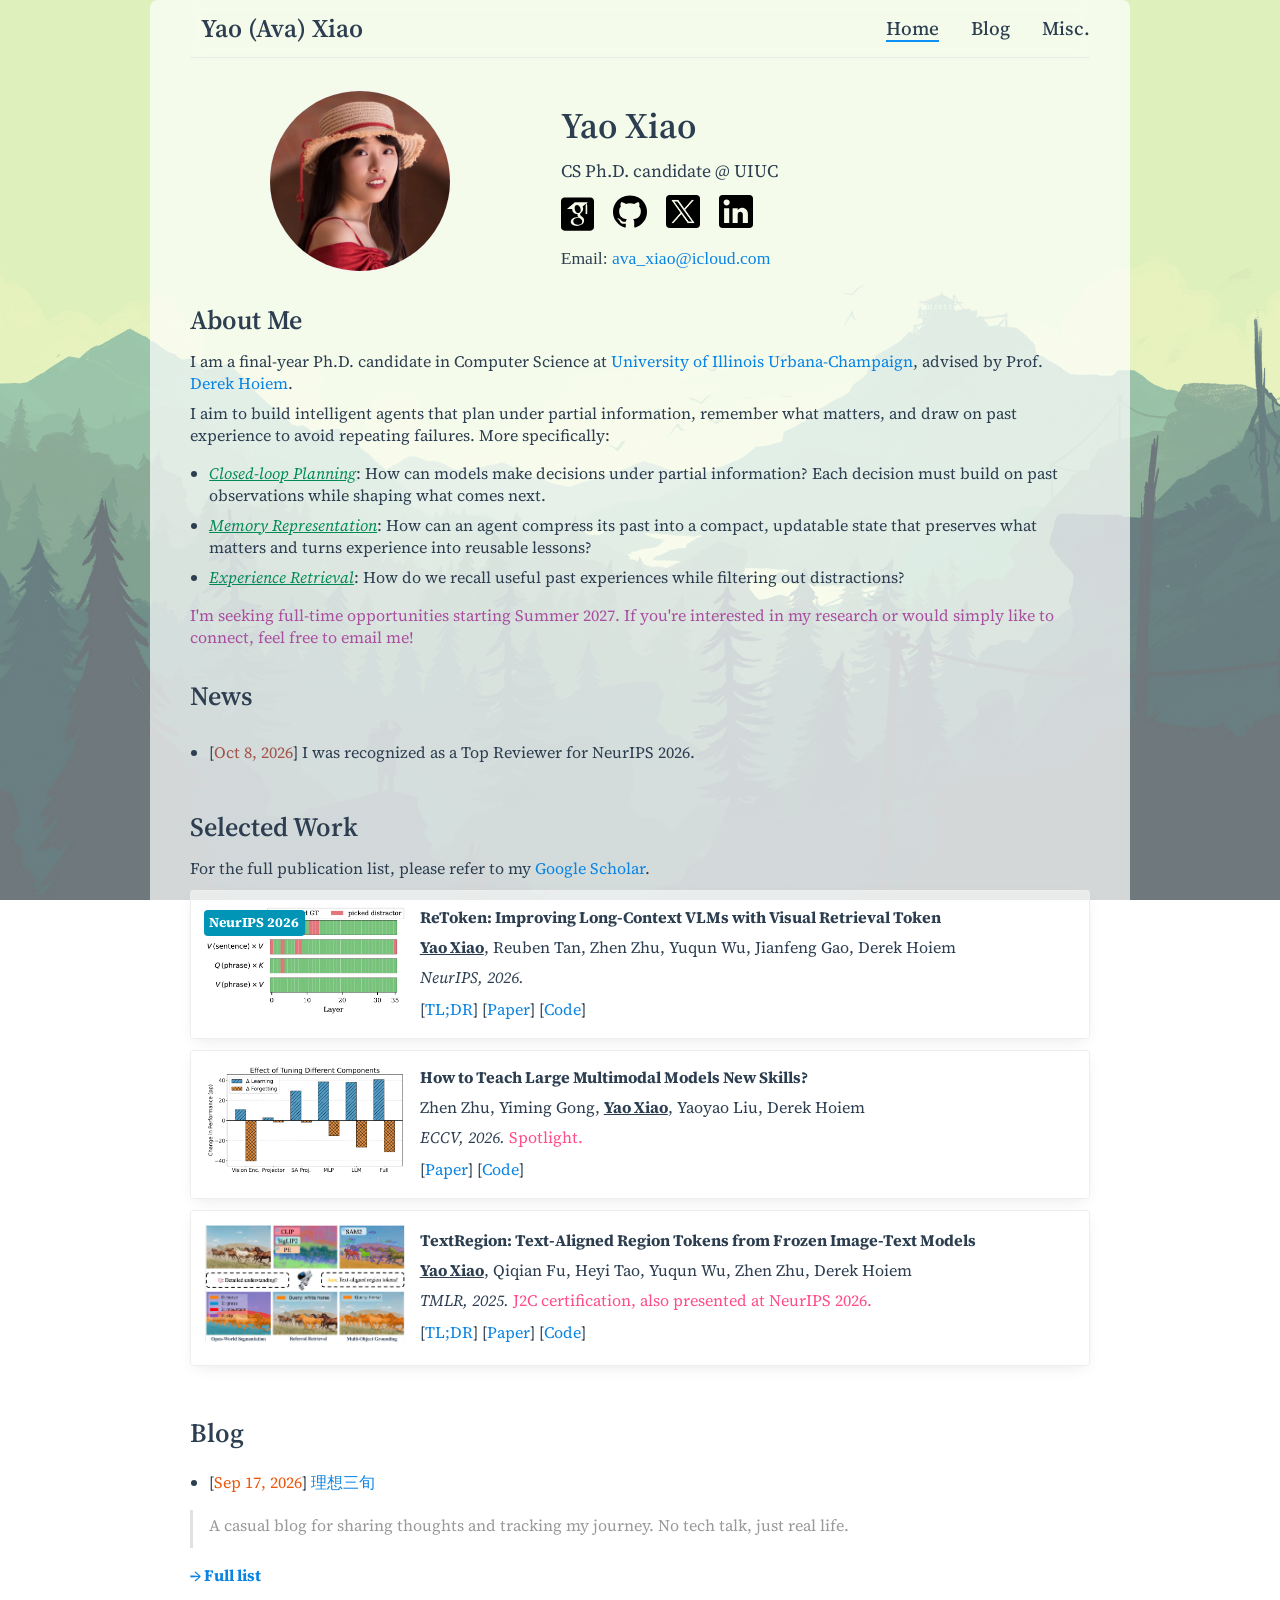
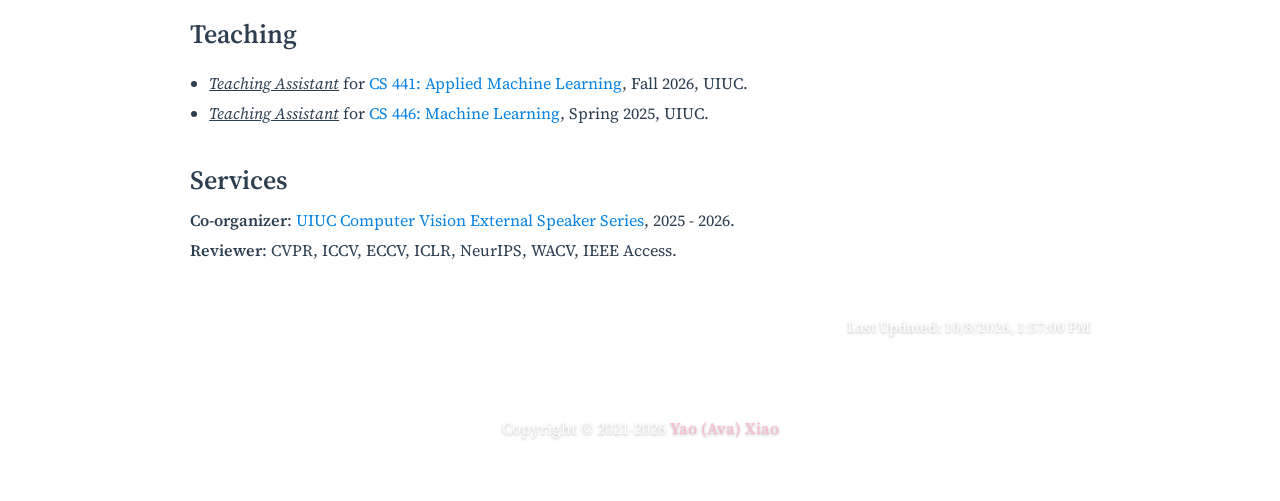
==== commit 8a391c3b: "update" ====
--- a/index.html
+++ b/index.html
@@ -8,7 +8,7 @@
     <link rel="icon" href="https://avaxiao.github.io/profile/logo.jpg">
   <link rel="stylesheet" href="https://fonts.googleapis.com/css2?family=Source+Serif+4:ital,wght@0,400;0,600;1,400;1,600&amp;display=swap">
     
-    <link rel="preload" href="/assets/css/0.styles.dc60e1df.css" as="style"><link rel="preload" href="/assets/js/app.52929fb8.js" as="script"><link rel="preload" href="/assets/js/4.50dcf056.js" as="script"><link rel="preload" href="/assets/js/14.598d4940.js" as="script"><link rel="preload" href="/assets/js/9.3a553582.js" as="script"><link rel="preload" href="/assets/js/5.01d0af08.js" as="script"><link rel="prefetch" href="/assets/js/10.5da3136a.js"><link rel="prefetch" href="/assets/js/11.a6212bb0.js"><link rel="prefetch" href="/assets/js/12.b6547b11.js"><link rel="prefetch" href="/assets/js/13.19b80010.js"><link rel="prefetch" href="/assets/js/15.7bbf134c.js"><link rel="prefetch" href="/assets/js/16.cf9fee51.js"><link rel="prefetch" href="/assets/js/2.67bbb670.js"><link rel="prefetch" href="/assets/js/3.611672e3.js"><link rel="prefetch" href="/assets/js/6.ad868531.js"><link rel="prefetch" href="/assets/js/7.d02ac8a6.js"><link rel="prefetch" href="/assets/js/8.3687ac14.js">
+    <link rel="preload" href="/assets/css/0.styles.dc60e1df.css" as="style"><link rel="preload" href="/assets/js/app.c7f952df.js" as="script"><link rel="preload" href="/assets/js/4.50dcf056.js" as="script"><link rel="preload" href="/assets/js/14.cd82c016.js" as="script"><link rel="preload" href="/assets/js/9.3a553582.js" as="script"><link rel="preload" href="/assets/js/8.3687ac14.js" as="script"><link rel="preload" href="/assets/js/5.01d0af08.js" as="script"><link rel="prefetch" href="/assets/js/10.5da3136a.js"><link rel="prefetch" href="/assets/js/11.a6212bb0.js"><link rel="prefetch" href="/assets/js/12.b6547b11.js"><link rel="prefetch" href="/assets/js/13.19b80010.js"><link rel="prefetch" href="/assets/js/15.7bbf134c.js"><link rel="prefetch" href="/assets/js/16.cf9fee51.js"><link rel="prefetch" href="/assets/js/2.67bbb670.js"><link rel="prefetch" href="/assets/js/3.611672e3.js"><link rel="prefetch" href="/assets/js/6.ad868531.js"><link rel="prefetch" href="/assets/js/7.d02ac8a6.js">
     <link rel="stylesheet" href="/assets/css/0.styles.dc60e1df.css">
   </head>
   <body>
@@ -28,7 +28,7 @@
       Yao Xiao
     </div> <div class="bio"><p>CS Ph.D. candidate @ UIUC</p></div> <div class="socials"><div><a href="https://scholar.google.com/citations?user=-oyhl6gAAAAJ&amp;hl=en" target="_blank"><img src="/icons/google-scholar.svg" alt="Google Scholar" title="Google Scholar"></a></div><div><a href="https://github.com/AvaXiao" target="_blank"><img src="/icons/github.svg" alt="GitHub" title="GitHub"></a></div><div><a href="https://x.com/AvaXYao/" target="_blank"><img src="/icons/twitter.png" alt="X" title="X"></a></div><div><a href="https://www.linkedin.com/in/ava-xiao/" target="_blank"><img src="/icons/linkedin-mono.svg" alt="Linkedin" title="Linkedin"></a></div></div> <div class="contact"><span class="email">Email: </span> <a href="mailto:ava_xiao@icloud.com" title="Contact me" class="email">
           ava_xiao@icloud.com
-      </a></div> <!----></div></div> <h2 id="about-me">About Me</h2> <p>I am a final-year Ph.D. candidate in Computer Science at <a href="https://siebelschool.illinois.edu" target="_blank" rel="noopener noreferrer">University of Illinois Urbana-Champaign<svg xmlns="http://www.w3.org/2000/svg" aria-hidden="true" x="0px" y="0px" viewBox="0 0 100 100" width="15" height="15" class="icon outbound"><path fill="currentColor" d="M18.8,85.1h56l0,0c2.2,0,4-1.8,4-4v-32h-8v28h-48v-48h28v-8h-32l0,0c-2.2,0-4,1.8-4,4v56C14.8,83.3,16.6,85.1,18.8,85.1z"></path> <polygon fill="currentColor" points="45.7,48.7 51.3,54.3 77.2,28.5 77.2,37.2 85.2,37.2 85.2,14.9 62.8,14.9 62.8,22.9 71.5,22.9"></polygon></svg></a>, advised by Prof. <a href="https://dhoiem.cs.illinois.edu/" target="_blank" rel="noopener noreferrer">Derek Hoiem<svg xmlns="http://www.w3.org/2000/svg" aria-hidden="true" x="0px" y="0px" viewBox="0 0 100 100" width="15" height="15" class="icon outbound"><path fill="currentColor" d="M18.8,85.1h56l0,0c2.2,0,4-1.8,4-4v-32h-8v28h-48v-48h28v-8h-32l0,0c-2.2,0-4,1.8-4,4v56C14.8,83.3,16.6,85.1,18.8,85.1z"></path> <polygon fill="currentColor" points="45.7,48.7 51.3,54.3 77.2,28.5 77.2,37.2 85.2,37.2 85.2,14.9 62.8,14.9 62.8,22.9 71.5,22.9"></polygon></svg></a>.</p> <p>I aim to build intelligent agents that plan under partial information, remember what matters, and draw on past experience to avoid repeating failures. More specifically:</p> <ul><li><p><font color="#008a56"><u><em>Closed-loop Planning</em></u></font>: How can models make decisions under partial information? Each decision must build on past observations while shaping what comes next.</p></li> <li><p><font color="#008a56"><u><em>Memory Representation</em></u></font>: How can an agent compress its past into a compact, updatable state that preserves what matters and turns experience into reusable lessons?</p></li> <li><p><font color="#008a56"><u><em>Experience Retrieval</em></u></font>: How do we recall useful past experiences while filtering out distractions?</p></li></ul> <p><font color="#A94FA0">I'm seeking full-time opportunities starting Summer 2027. If you're interested in my research or would simply like to connect, feel free to email me!</font></p> <h2 id="selected-work">Selected Work</h2> <p>For the full publication list, please refer to my <a href="https://scholar.google.com/citations?user=-oyhl6gAAAAJ&amp;hl=en" target="_blank">Google Scholar</a>.</p> <div class="papers"><div><div><!----></div><div><div><div class="paper show-border"><div class="paper-badge"><img src="/publications/xiao2026retoken.png" alt class="badge-image"> <abbr class="badge">NeurIPS 2026</abbr></div> <div class="paper-content"><p><b>ReToken: Improving Long-Context VLMs with Visual Retrieval Token</b></p> <p><b><u>Yao Xiao</u></b>, Reuben Tan, Zhen Zhu, Yuqun Wu, Jianfeng Gao, Derek Hoiem</p> <i><p>NeurIPS, 2026.</p></i> <span class="hover-dropdown">
+      </a></div> <!----></div></div> <h2 id="about-me">About Me</h2> <p>I am a final-year Ph.D. candidate in Computer Science at <a href="https://siebelschool.illinois.edu" target="_blank" rel="noopener noreferrer">University of Illinois Urbana-Champaign<svg xmlns="http://www.w3.org/2000/svg" aria-hidden="true" x="0px" y="0px" viewBox="0 0 100 100" width="15" height="15" class="icon outbound"><path fill="currentColor" d="M18.8,85.1h56l0,0c2.2,0,4-1.8,4-4v-32h-8v28h-48v-48h28v-8h-32l0,0c-2.2,0-4,1.8-4,4v56C14.8,83.3,16.6,85.1,18.8,85.1z"></path> <polygon fill="currentColor" points="45.7,48.7 51.3,54.3 77.2,28.5 77.2,37.2 85.2,37.2 85.2,14.9 62.8,14.9 62.8,22.9 71.5,22.9"></polygon></svg></a>, advised by Prof. <a href="https://dhoiem.cs.illinois.edu/" target="_blank" rel="noopener noreferrer">Derek Hoiem<svg xmlns="http://www.w3.org/2000/svg" aria-hidden="true" x="0px" y="0px" viewBox="0 0 100 100" width="15" height="15" class="icon outbound"><path fill="currentColor" d="M18.8,85.1h56l0,0c2.2,0,4-1.8,4-4v-32h-8v28h-48v-48h28v-8h-32l0,0c-2.2,0-4,1.8-4,4v56C14.8,83.3,16.6,85.1,18.8,85.1z"></path> <polygon fill="currentColor" points="45.7,48.7 51.3,54.3 77.2,28.5 77.2,37.2 85.2,37.2 85.2,14.9 62.8,14.9 62.8,22.9 71.5,22.9"></polygon></svg></a>.</p> <p>I aim to build intelligent agents that plan under partial information, remember what matters, and draw on past experience to avoid repeating failures. More specifically:</p> <ul><li><p><font color="#008a56"><u><em>Closed-loop Planning</em></u></font>: How can models make decisions under partial information? Each decision must build on past observations while shaping what comes next.</p></li> <li><p><font color="#008a56"><u><em>Memory Representation</em></u></font>: How can an agent compress its past into a compact, updatable state that preserves what matters and turns experience into reusable lessons?</p></li> <li><p><font color="#008a56"><u><em>Experience Retrieval</em></u></font>: How do we recall useful past experiences while filtering out distractions?</p></li></ul> <p><font color="#A94FA0">I'm seeking full-time opportunities starting Summer 2027. If you're interested in my research or would simply like to connect, feel free to email me!</font></p> <h2 id="news">News</h2> <div class="news"><ul><div><div><div><li><p>[<font color=#a1544a>Oct 8, 2026</font>] I was recognized as a Top Reviewer for NeurIPS 2026.</p></li></div></div></div> <!----> <div id="hidden_news" onMouseout="hidden();" style="display: none"><div><!----></div></div> <!----></ul></div> <h2 id="selected-work">Selected Work</h2> <p>For the full publication list, please refer to my <a href="https://scholar.google.com/citations?user=-oyhl6gAAAAJ&amp;hl=en" target="_blank">Google Scholar</a>.</p> <div class="papers"><div><div><!----></div><div><div><div class="paper show-border"><div class="paper-badge"><img src="/publications/xiao2026retoken.png" alt class="badge-image"> <abbr class="badge">NeurIPS 2026</abbr></div> <div class="paper-content"><p><b>ReToken: Improving Long-Context VLMs with Visual Retrieval Token</b></p> <p><b><u>Yao Xiao</u></b>, Reuben Tan, Zhen Zhu, Yuqun Wu, Jianfeng Gao, Derek Hoiem</p> <i><p>NeurIPS, 2026.</p></i> <span class="hover-dropdown">
               [<a class="toggle">TL;DR</a>]
               <div class="tlrd-popup"><div class="tlrd-popup-inner">Attention tells you where a VLM looks, so shouldn't it tell you which frames matter? It doesn't: the retrieval signal lives in the value space, and a single learned token is enough to read it out.</div></div></span> <!----> <!----> <span>
               [<a href="https://arxiv.org/abs/2607.28627" target="_blank">Paper</a>]
@@ -44,10 +44,10 @@
               [<a href="https://arxiv.org/abs/2505.23769" target="_blank">Paper</a>]
             </span> <span>
               [<a href="https://github.com/avaxiao/TextRegion" target="_blank">Code</a>]
-            </span> <!----> <!----> <!----> <div class="abs-panel" style="display:none;"><span></span></div></div></div></div></div></div></div> <br> <h2 id="blog">Blog</h2> <ul><li>[<font color="#EA580C">Sep 17, 2026</font>] <a href="https://avaxiao.github.io/blog/twenty_something_dreams/" target="_blank">理想三旬</a></li></ul> <blockquote><p>A casual blog for sharing thoughts and tracking my journey. No tech talk, just real life.</p></blockquote> <p><a href="https://avaxiao.github.io/blog/archives/" target="_blank"><b>→ Full list</b></a></p> <h2 id="teaching">Teaching</h2> <ul><li><p><u><em>Teaching Assistant</em></u> for <a href="https://courses.grainger.illinois.edu/cs441/fa2026/" target="_blank" rel="noopener noreferrer">CS 441: Applied Machine Learning<svg xmlns="http://www.w3.org/2000/svg" aria-hidden="true" x="0px" y="0px" viewBox="0 0 100 100" width="15" height="15" class="icon outbound"><path fill="currentColor" d="M18.8,85.1h56l0,0c2.2,0,4-1.8,4-4v-32h-8v28h-48v-48h28v-8h-32l0,0c-2.2,0-4,1.8-4,4v56C14.8,83.3,16.6,85.1,18.8,85.1z"></path> <polygon fill="currentColor" points="45.7,48.7 51.3,54.3 77.2,28.5 77.2,37.2 85.2,37.2 85.2,14.9 62.8,14.9 62.8,22.9 71.5,22.9"></polygon></svg></a>, Fall 2026, UIUC.</p></li> <li><p><u><em>Teaching Assistant</em></u> for <a href="https://courses.grainger.illinois.edu/cs446/sp2025/" target="_blank" rel="noopener noreferrer">CS 446: Machine Learning<svg xmlns="http://www.w3.org/2000/svg" aria-hidden="true" x="0px" y="0px" viewBox="0 0 100 100" width="15" height="15" class="icon outbound"><path fill="currentColor" d="M18.8,85.1h56l0,0c2.2,0,4-1.8,4-4v-32h-8v28h-48v-48h28v-8h-32l0,0c-2.2,0-4,1.8-4,4v56C14.8,83.3,16.6,85.1,18.8,85.1z"></path> <polygon fill="currentColor" points="45.7,48.7 51.3,54.3 77.2,28.5 77.2,37.2 85.2,37.2 85.2,14.9 62.8,14.9 62.8,22.9 71.5,22.9"></polygon></svg></a>, Spring 2025, UIUC.</p></li></ul> <h2 id="services">Services</h2> <p><strong>Co-organizer</strong>: <a href="https://vision.cs.illinois.edu/vision_website/#five" target="_blank">UIUC Computer Vision External Speaker Series</a>, 2025 - 2026.</p> <p><strong>Reviewer</strong>: CVPR, ICCV, ECCV, ICLR, NeurIPS, WACV, IEEE Access.</p></div> <footer class="page-edit"><!----> <div class="last-updated"><span class="prefix">Last Updated:</span> <span class="time">10/6/2026, 5:56:12 PM</span></div></footer> <!----> </main> <div class="footer">
+            </span> <!----> <!----> <!----> <div class="abs-panel" style="display:none;"><span></span></div></div></div></div></div></div></div> <br> <h2 id="blog">Blog</h2> <ul><li>[<font color="#EA580C">Sep 17, 2026</font>] <a href="https://avaxiao.github.io/blog/twenty_something_dreams/" target="_blank">理想三旬</a></li></ul> <blockquote><p>A casual blog for sharing thoughts and tracking my journey. No tech talk, just real life.</p></blockquote> <p><a href="https://avaxiao.github.io/blog/archives/" target="_blank"><b>→ Full list</b></a></p> <h2 id="teaching">Teaching</h2> <ul><li><p><u><em>Teaching Assistant</em></u> for <a href="https://courses.grainger.illinois.edu/cs441/fa2026/" target="_blank" rel="noopener noreferrer">CS 441: Applied Machine Learning<svg xmlns="http://www.w3.org/2000/svg" aria-hidden="true" x="0px" y="0px" viewBox="0 0 100 100" width="15" height="15" class="icon outbound"><path fill="currentColor" d="M18.8,85.1h56l0,0c2.2,0,4-1.8,4-4v-32h-8v28h-48v-48h28v-8h-32l0,0c-2.2,0-4,1.8-4,4v56C14.8,83.3,16.6,85.1,18.8,85.1z"></path> <polygon fill="currentColor" points="45.7,48.7 51.3,54.3 77.2,28.5 77.2,37.2 85.2,37.2 85.2,14.9 62.8,14.9 62.8,22.9 71.5,22.9"></polygon></svg></a>, Fall 2026, UIUC.</p></li> <li><p><u><em>Teaching Assistant</em></u> for <a href="https://courses.grainger.illinois.edu/cs446/sp2025/" target="_blank" rel="noopener noreferrer">CS 446: Machine Learning<svg xmlns="http://www.w3.org/2000/svg" aria-hidden="true" x="0px" y="0px" viewBox="0 0 100 100" width="15" height="15" class="icon outbound"><path fill="currentColor" d="M18.8,85.1h56l0,0c2.2,0,4-1.8,4-4v-32h-8v28h-48v-48h28v-8h-32l0,0c-2.2,0-4,1.8-4,4v56C14.8,83.3,16.6,85.1,18.8,85.1z"></path> <polygon fill="currentColor" points="45.7,48.7 51.3,54.3 77.2,28.5 77.2,37.2 85.2,37.2 85.2,14.9 62.8,14.9 62.8,22.9 71.5,22.9"></polygon></svg></a>, Spring 2025, UIUC.</p></li></ul> <h2 id="services">Services</h2> <p><strong>Co-organizer</strong>: <a href="https://vision.cs.illinois.edu/vision_website/#five" target="_blank">UIUC Computer Vision External Speaker Series</a>, 2025 - 2026.</p> <p><strong>Reviewer</strong>: CVPR, ICCV, ECCV, ICLR, NeurIPS, WACV, IEEE Access.</p></div> <footer class="page-edit"><!----> <div class="last-updated"><span class="prefix">Last Updated:</span> <span class="time">10/8/2026, 1:57:00 PM</span></div></footer> <!----> </main> <div class="footer">
 
     Copyright © 2021-2026
     <a href="https://avaxiao.github.io/blog/" target="_blank" title="Yao (Ava) Xiao"><span style="color:#f8bbd0;">Yao (Ava) Xiao</span></a> <br><br></div></div><div class="global-ui"></div></div>
-    <script src="/assets/js/app.52929fb8.js" defer></script><script src="/assets/js/4.50dcf056.js" defer></script><script src="/assets/js/14.598d4940.js" defer></script><script src="/assets/js/9.3a553582.js" defer></script><script src="/assets/js/5.01d0af08.js" defer></script>
+    <script src="/assets/js/app.c7f952df.js" defer></script><script src="/assets/js/4.50dcf056.js" defer></script><script src="/assets/js/14.cd82c016.js" defer></script><script src="/assets/js/9.3a553582.js" defer></script><script src="/assets/js/8.3687ac14.js" defer></script><script src="/assets/js/5.01d0af08.js" defer></script>
   </body>
 </html>
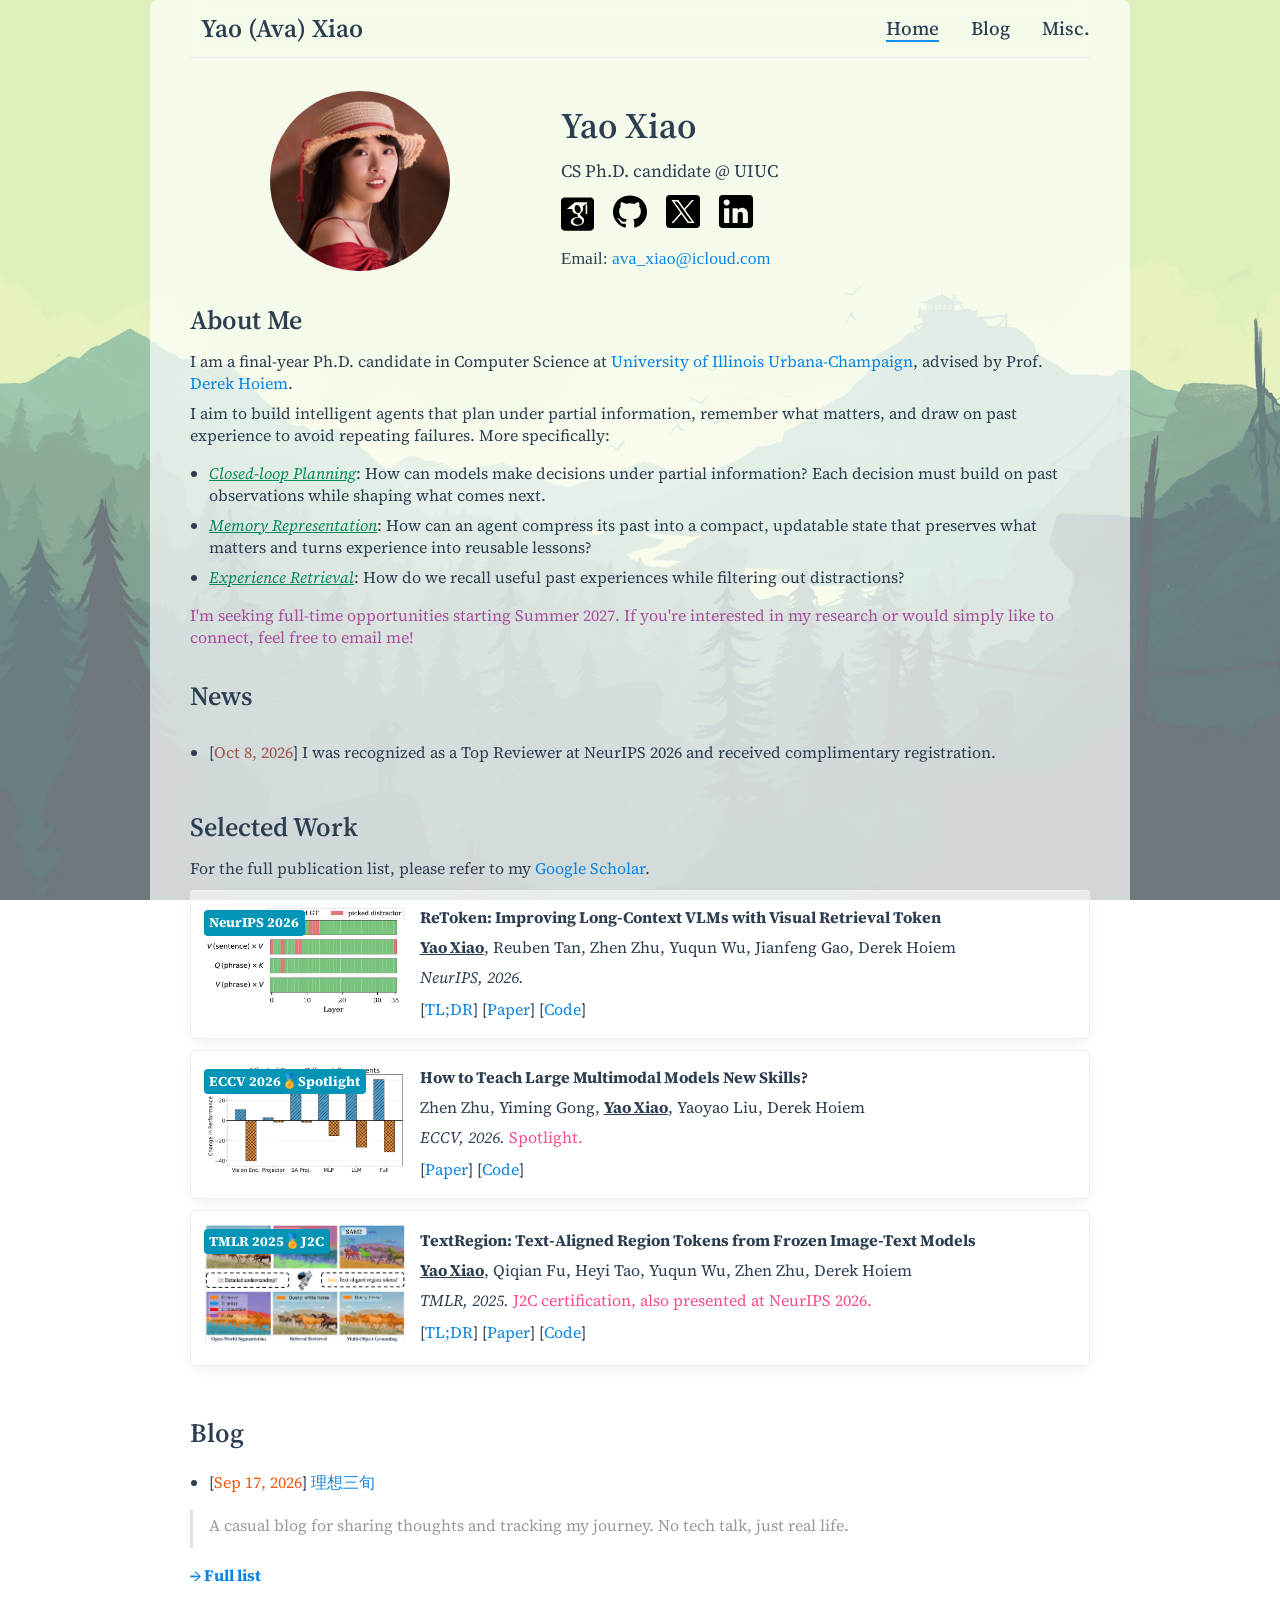
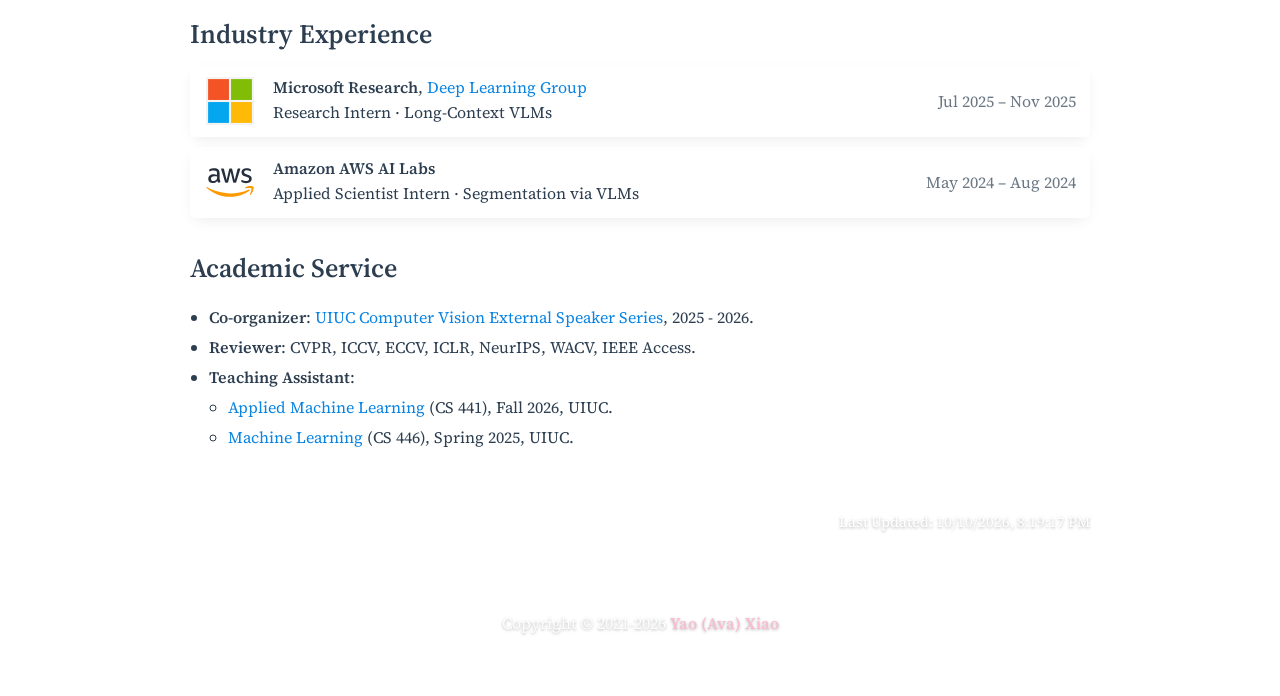
==== commit 2b849619: "update" ====
--- a/index.html
+++ b/index.html
@@ -8,27 +8,27 @@
     <link rel="icon" href="https://avaxiao.github.io/profile/logo.jpg">
   <link rel="stylesheet" href="https://fonts.googleapis.com/css2?family=Source+Serif+4:ital,wght@0,400;0,600;1,400;1,600&amp;display=swap">
     
-    <link rel="preload" href="/assets/css/0.styles.dc60e1df.css" as="style"><link rel="preload" href="/assets/js/app.c7f952df.js" as="script"><link rel="preload" href="/assets/js/4.50dcf056.js" as="script"><link rel="preload" href="/assets/js/14.cd82c016.js" as="script"><link rel="preload" href="/assets/js/9.3a553582.js" as="script"><link rel="preload" href="/assets/js/8.3687ac14.js" as="script"><link rel="preload" href="/assets/js/5.01d0af08.js" as="script"><link rel="prefetch" href="/assets/js/10.5da3136a.js"><link rel="prefetch" href="/assets/js/11.a6212bb0.js"><link rel="prefetch" href="/assets/js/12.b6547b11.js"><link rel="prefetch" href="/assets/js/13.19b80010.js"><link rel="prefetch" href="/assets/js/15.7bbf134c.js"><link rel="prefetch" href="/assets/js/16.cf9fee51.js"><link rel="prefetch" href="/assets/js/2.67bbb670.js"><link rel="prefetch" href="/assets/js/3.611672e3.js"><link rel="prefetch" href="/assets/js/6.ad868531.js"><link rel="prefetch" href="/assets/js/7.d02ac8a6.js">
-    <link rel="stylesheet" href="/assets/css/0.styles.dc60e1df.css">
+    <link rel="preload" href="/assets/css/0.styles.04d77245.css" as="style"><link rel="preload" href="/assets/js/app.a9a2c943.js" as="script"><link rel="preload" href="/assets/js/4.a0d45a1e.js" as="script"><link rel="preload" href="/assets/js/14.7382a8c1.js" as="script"><link rel="preload" href="/assets/js/9.07049ff5.js" as="script"><link rel="preload" href="/assets/js/8.0af59112.js" as="script"><link rel="preload" href="/assets/js/6.dbbc2fbc.js" as="script"><link rel="preload" href="/assets/js/5.e0ca0355.js" as="script"><link rel="prefetch" href="/assets/js/10.2744a8d1.js"><link rel="prefetch" href="/assets/js/11.03bbf3d7.js"><link rel="prefetch" href="/assets/js/12.434fc428.js"><link rel="prefetch" href="/assets/js/13.6f39c4fb.js"><link rel="prefetch" href="/assets/js/15.7bbf134c.js"><link rel="prefetch" href="/assets/js/16.cf9fee51.js"><link rel="prefetch" href="/assets/js/2.7d94b84e.js"><link rel="prefetch" href="/assets/js/3.f1a6ec7c.js"><link rel="prefetch" href="/assets/js/7.b037837e.js">
+    <link rel="stylesheet" href="/assets/css/0.styles.04d77245.css">
   </head>
   <body>
     <div id="app" data-server-rendered="true"><div class="theme-container no-sidebar home-page"><header class="navbar"><div class="sidebar-button"><svg xmlns="http://www.w3.org/2000/svg" aria-hidden="true" role="img" viewBox="0 0 448 512" class="icon"><path fill="currentColor" d="M436 124H12c-6.627 0-12-5.373-12-12V80c0-6.627 5.373-12 12-12h424c6.627 0 12 5.373 12 12v32c0 6.627-5.373 12-12 12zm0 160H12c-6.627 0-12-5.373-12-12v-32c0-6.627 5.373-12 12-12h424c6.627 0 12 5.373 12 12v32c0 6.627-5.373 12-12 12zm0 160H12c-6.627 0-12-5.373-12-12v-32c0-6.627 5.373-12 12-12h424c6.627 0 12 5.373 12 12v32c0 6.627-5.373 12-12 12z"></path></svg></div> <a href="/" class="home-link router-link-exact-active router-link-active"><!----> <span class="site-name">Yao (Ava) Xiao</span></a> <div class="links"><!----> <nav class="nav-links can-hide"><div class="nav-item"><a href="/" class="nav-link router-link-exact-active router-link-active">
   Home
 </a></div><div class="nav-item"><a href="https://avaxiao.github.io/blog/" target="_self" class="nav-link external">
   Blog
-  <!----></a></div><div class="nav-item"><a href="https://avaxiao.github.io/blog/comments/" target="_self" class="nav-link external">
+  <!----></a></div><div class="nav-item"><a href="https://avaxiao.github.io/blog/misc/" target="_self" class="nav-link external">
   Misc.
   <!----></a></div> <!----></nav></div></header> <div class="sidebar-mask"></div> <aside class="sidebar"><nav class="nav-links"><div class="nav-item"><a href="/" class="nav-link router-link-exact-active router-link-active">
   Home
 </a></div><div class="nav-item"><a href="https://avaxiao.github.io/blog/" target="_self" class="nav-link external">
   Blog
-  <!----></a></div><div class="nav-item"><a href="https://avaxiao.github.io/blog/comments/" target="_self" class="nav-link external">
+  <!----></a></div><div class="nav-item"><a href="https://avaxiao.github.io/blog/misc/" target="_self" class="nav-link external">
   Misc.
   <!----></a></div> <!----></nav>  <!----> </aside> <main class="page"> <div class="theme-default-content content__default"><div class="profile"><div class="image"><img src="/profile/Ava_Xiao.jpg" alt></div> <div class="info"><div class="name">
       Yao Xiao
     </div> <div class="bio"><p>CS Ph.D. candidate @ UIUC</p></div> <div class="socials"><div><a href="https://scholar.google.com/citations?user=-oyhl6gAAAAJ&amp;hl=en" target="_blank"><img src="/icons/google-scholar.svg" alt="Google Scholar" title="Google Scholar"></a></div><div><a href="https://github.com/AvaXiao" target="_blank"><img src="/icons/github.svg" alt="GitHub" title="GitHub"></a></div><div><a href="https://x.com/AvaXYao/" target="_blank"><img src="/icons/twitter.png" alt="X" title="X"></a></div><div><a href="https://www.linkedin.com/in/ava-xiao/" target="_blank"><img src="/icons/linkedin-mono.svg" alt="Linkedin" title="Linkedin"></a></div></div> <div class="contact"><span class="email">Email: </span> <a href="mailto:ava_xiao@icloud.com" title="Contact me" class="email">
           ava_xiao@icloud.com
-      </a></div> <!----></div></div> <h2 id="about-me">About Me</h2> <p>I am a final-year Ph.D. candidate in Computer Science at <a href="https://siebelschool.illinois.edu" target="_blank" rel="noopener noreferrer">University of Illinois Urbana-Champaign<svg xmlns="http://www.w3.org/2000/svg" aria-hidden="true" x="0px" y="0px" viewBox="0 0 100 100" width="15" height="15" class="icon outbound"><path fill="currentColor" d="M18.8,85.1h56l0,0c2.2,0,4-1.8,4-4v-32h-8v28h-48v-48h28v-8h-32l0,0c-2.2,0-4,1.8-4,4v56C14.8,83.3,16.6,85.1,18.8,85.1z"></path> <polygon fill="currentColor" points="45.7,48.7 51.3,54.3 77.2,28.5 77.2,37.2 85.2,37.2 85.2,14.9 62.8,14.9 62.8,22.9 71.5,22.9"></polygon></svg></a>, advised by Prof. <a href="https://dhoiem.cs.illinois.edu/" target="_blank" rel="noopener noreferrer">Derek Hoiem<svg xmlns="http://www.w3.org/2000/svg" aria-hidden="true" x="0px" y="0px" viewBox="0 0 100 100" width="15" height="15" class="icon outbound"><path fill="currentColor" d="M18.8,85.1h56l0,0c2.2,0,4-1.8,4-4v-32h-8v28h-48v-48h28v-8h-32l0,0c-2.2,0-4,1.8-4,4v56C14.8,83.3,16.6,85.1,18.8,85.1z"></path> <polygon fill="currentColor" points="45.7,48.7 51.3,54.3 77.2,28.5 77.2,37.2 85.2,37.2 85.2,14.9 62.8,14.9 62.8,22.9 71.5,22.9"></polygon></svg></a>.</p> <p>I aim to build intelligent agents that plan under partial information, remember what matters, and draw on past experience to avoid repeating failures. More specifically:</p> <ul><li><p><font color="#008a56"><u><em>Closed-loop Planning</em></u></font>: How can models make decisions under partial information? Each decision must build on past observations while shaping what comes next.</p></li> <li><p><font color="#008a56"><u><em>Memory Representation</em></u></font>: How can an agent compress its past into a compact, updatable state that preserves what matters and turns experience into reusable lessons?</p></li> <li><p><font color="#008a56"><u><em>Experience Retrieval</em></u></font>: How do we recall useful past experiences while filtering out distractions?</p></li></ul> <p><font color="#A94FA0">I'm seeking full-time opportunities starting Summer 2027. If you're interested in my research or would simply like to connect, feel free to email me!</font></p> <h2 id="news">News</h2> <div class="news"><ul><div><div><div><li><p>[<font color=#a1544a>Oct 8, 2026</font>] I was recognized as a Top Reviewer for NeurIPS 2026.</p></li></div></div></div> <!----> <div id="hidden_news" onMouseout="hidden();" style="display: none"><div><!----></div></div> <!----></ul></div> <h2 id="selected-work">Selected Work</h2> <p>For the full publication list, please refer to my <a href="https://scholar.google.com/citations?user=-oyhl6gAAAAJ&amp;hl=en" target="_blank">Google Scholar</a>.</p> <div class="papers"><div><div><!----></div><div><div><div class="paper show-border"><div class="paper-badge"><img src="/publications/xiao2026retoken.png" alt class="badge-image"> <abbr class="badge">NeurIPS 2026</abbr></div> <div class="paper-content"><p><b>ReToken: Improving Long-Context VLMs with Visual Retrieval Token</b></p> <p><b><u>Yao Xiao</u></b>, Reuben Tan, Zhen Zhu, Yuqun Wu, Jianfeng Gao, Derek Hoiem</p> <i><p>NeurIPS, 2026.</p></i> <span class="hover-dropdown">
+      </a></div> <!----></div></div> <h2 id="about-me">About Me</h2> <p>I am a final-year Ph.D. candidate in Computer Science at <a href="https://siebelschool.illinois.edu" target="_blank" rel="noopener noreferrer">University of Illinois Urbana-Champaign<svg xmlns="http://www.w3.org/2000/svg" aria-hidden="true" x="0px" y="0px" viewBox="0 0 100 100" width="15" height="15" class="icon outbound"><path fill="currentColor" d="M18.8,85.1h56l0,0c2.2,0,4-1.8,4-4v-32h-8v28h-48v-48h28v-8h-32l0,0c-2.2,0-4,1.8-4,4v56C14.8,83.3,16.6,85.1,18.8,85.1z"></path> <polygon fill="currentColor" points="45.7,48.7 51.3,54.3 77.2,28.5 77.2,37.2 85.2,37.2 85.2,14.9 62.8,14.9 62.8,22.9 71.5,22.9"></polygon></svg></a>, advised by Prof. <a href="https://dhoiem.cs.illinois.edu/" target="_blank" rel="noopener noreferrer">Derek Hoiem<svg xmlns="http://www.w3.org/2000/svg" aria-hidden="true" x="0px" y="0px" viewBox="0 0 100 100" width="15" height="15" class="icon outbound"><path fill="currentColor" d="M18.8,85.1h56l0,0c2.2,0,4-1.8,4-4v-32h-8v28h-48v-48h28v-8h-32l0,0c-2.2,0-4,1.8-4,4v56C14.8,83.3,16.6,85.1,18.8,85.1z"></path> <polygon fill="currentColor" points="45.7,48.7 51.3,54.3 77.2,28.5 77.2,37.2 85.2,37.2 85.2,14.9 62.8,14.9 62.8,22.9 71.5,22.9"></polygon></svg></a>.</p> <p>I aim to build intelligent agents that plan under partial information, remember what matters, and draw on past experience to avoid repeating failures. More specifically:</p> <ul><li><p><font color="#008a56"><u><em>Closed-loop Planning</em></u></font>: How can models make decisions under partial information? Each decision must build on past observations while shaping what comes next.</p></li> <li><p><font color="#008a56"><u><em>Memory Representation</em></u></font>: How can an agent compress its past into a compact, updatable state that preserves what matters and turns experience into reusable lessons?</p></li> <li><p><font color="#008a56"><u><em>Experience Retrieval</em></u></font>: How do we recall useful past experiences while filtering out distractions?</p></li></ul> <p><font color="#A94FA0">I'm seeking full-time opportunities starting Summer 2027. If you're interested in my research or would simply like to connect, feel free to email me!</font></p> <h2 id="news">News</h2> <div class="news"><ul><div><div><div><li><p>[<font color=#a1544a>Oct 8, 2026</font>] I was recognized as a Top Reviewer at NeurIPS 2026 and received complimentary registration.</p></li></div></div></div> <!----> <div id="hidden_news" onMouseout="hidden();" style="display: none"><div><!----></div></div> <!----></ul></div> <h2 id="selected-work">Selected Work</h2> <p>For the full publication list, please refer to my <a href="https://scholar.google.com/citations?user=-oyhl6gAAAAJ&amp;hl=en" target="_blank">Google Scholar</a>.</p> <div class="papers"><div><div><!----></div><div><div><div class="paper show-border"><div class="paper-badge"><img src="/publications/xiao2026retoken.png" alt class="badge-image"> <abbr class="badge">NeurIPS 2026</abbr></div> <div class="paper-content"><p><b>ReToken: Improving Long-Context VLMs with Visual Retrieval Token</b></p> <p><b><u>Yao Xiao</u></b>, Reuben Tan, Zhen Zhu, Yuqun Wu, Jianfeng Gao, Derek Hoiem</p> <i><p>NeurIPS, 2026.</p></i> <span class="hover-dropdown">
               [<a class="toggle">TL;DR</a>]
               <div class="tlrd-popup"><div class="tlrd-popup-inner">Attention tells you where a VLM looks, so shouldn't it tell you which frames matter? It doesn't: the retrieval signal lives in the value space, and a single learned token is enough to read it out.</div></div></span> <!----> <!----> <span>
               [<a href="https://arxiv.org/abs/2607.28627" target="_blank">Paper</a>]
@@ -44,10 +44,15 @@
               [<a href="https://arxiv.org/abs/2505.23769" target="_blank">Paper</a>]
             </span> <span>
               [<a href="https://github.com/avaxiao/TextRegion" target="_blank">Code</a>]
-            </span> <!----> <!----> <!----> <div class="abs-panel" style="display:none;"><span></span></div></div></div></div></div></div></div> <br> <h2 id="blog">Blog</h2> <ul><li>[<font color="#EA580C">Sep 17, 2026</font>] <a href="https://avaxiao.github.io/blog/twenty_something_dreams/" target="_blank">理想三旬</a></li></ul> <blockquote><p>A casual blog for sharing thoughts and tracking my journey. No tech talk, just real life.</p></blockquote> <p><a href="https://avaxiao.github.io/blog/archives/" target="_blank"><b>→ Full list</b></a></p> <h2 id="teaching">Teaching</h2> <ul><li><p><u><em>Teaching Assistant</em></u> for <a href="https://courses.grainger.illinois.edu/cs441/fa2026/" target="_blank" rel="noopener noreferrer">CS 441: Applied Machine Learning<svg xmlns="http://www.w3.org/2000/svg" aria-hidden="true" x="0px" y="0px" viewBox="0 0 100 100" width="15" height="15" class="icon outbound"><path fill="currentColor" d="M18.8,85.1h56l0,0c2.2,0,4-1.8,4-4v-32h-8v28h-48v-48h28v-8h-32l0,0c-2.2,0-4,1.8-4,4v56C14.8,83.3,16.6,85.1,18.8,85.1z"></path> <polygon fill="currentColor" points="45.7,48.7 51.3,54.3 77.2,28.5 77.2,37.2 85.2,37.2 85.2,14.9 62.8,14.9 62.8,22.9 71.5,22.9"></polygon></svg></a>, Fall 2026, UIUC.</p></li> <li><p><u><em>Teaching Assistant</em></u> for <a href="https://courses.grainger.illinois.edu/cs446/sp2025/" target="_blank" rel="noopener noreferrer">CS 446: Machine Learning<svg xmlns="http://www.w3.org/2000/svg" aria-hidden="true" x="0px" y="0px" viewBox="0 0 100 100" width="15" height="15" class="icon outbound"><path fill="currentColor" d="M18.8,85.1h56l0,0c2.2,0,4-1.8,4-4v-32h-8v28h-48v-48h28v-8h-32l0,0c-2.2,0-4,1.8-4,4v56C14.8,83.3,16.6,85.1,18.8,85.1z"></path> <polygon fill="currentColor" points="45.7,48.7 51.3,54.3 77.2,28.5 77.2,37.2 85.2,37.2 85.2,14.9 62.8,14.9 62.8,22.9 71.5,22.9"></polygon></svg></a>, Spring 2025, UIUC.</p></li></ul> <h2 id="services">Services</h2> <p><strong>Co-organizer</strong>: <a href="https://vision.cs.illinois.edu/vision_website/#five" target="_blank">UIUC Computer Vision External Speaker Series</a>, 2025 - 2026.</p> <p><strong>Reviewer</strong>: CVPR, ICCV, ECCV, ICLR, NeurIPS, WACV, IEEE Access.</p></div> <footer class="page-edit"><!----> <div class="last-updated"><span class="prefix">Last Updated:</span> <span class="time">10/8/2026, 1:57:00 PM</span></div></footer> <!----> </main> <div class="footer">
+            </span> <!----> <!----> <!----> <div class="abs-panel" style="display:none;"><span></span></div></div></div></div></div></div></div> <br> <h2 id="blog">Blog</h2> <ul><li>[<font color="#EA580C">Sep 17, 2026</font>] <a href="https://avaxiao.github.io/blog/twenty_something_dreams/" target="_blank">理想三旬</a></li></ul> <blockquote><p>A casual blog for sharing thoughts and tracking my journey. No tech talk, just real life.</p></blockquote> <p><a href="https://avaxiao.github.io/blog/archives/" target="_blank"><b>→ Full list</b></a></p> <h2 id="industry-experience">Industry Experience</h2> <div class="ex-card show-border has-image has-right"><div class="card-image"><div aria-label="Microsoft Research" class="organization-mark"><img src="/affiliations//Microsoft.svg" alt="Microsoft Research" title="Microsoft Research"></div></div> <div class="card-content"><p><strong>Microsoft Research</strong>, <a href="https://www.microsoft.com/en-us/research/group/deep-learning-group/)" target="_blank">Deep Learning Group</a></p> <p>Research Intern · Long-Context VLMs</p> </div> <div class="card-right">
+    Jul 2025 – Nov 2025
+  </div></div> <div class="ex-card show-border has-image has-right"><div class="card-image"><div aria-label="Amazon Web Services" class="organization-mark"><img src="/affiliations//AWS.svg" alt="Amazon Web Services" title="Amazon Web Services"></div></div> <div class="card-content"><p><strong>Amazon AWS AI Labs</strong></p> <p>Applied Scientist Intern · Segmentation via VLMs</p> </div> <div class="card-right">
+    May 2024 – Aug 2024
+  </div></div> <h2 id="academic-service">Academic Service</h2> <ul><li><p><strong>Co-organizer</strong>: <a href="https://vision.cs.illinois.edu/vision_website/#five" target="_blank">UIUC Computer Vision External Speaker Series</a>, 2025 - 2026.
+</p></li> <li><p><strong>Reviewer</strong>: CVPR, ICCV, ECCV, ICLR, NeurIPS, WACV, IEEE Access.</p></li> <li><p><strong>Teaching Assistant</strong>:</p> <ul><li><p><a href="https://courses.grainger.illinois.edu/cs441/fa2026/" target="_blank" rel="noopener noreferrer">Applied Machine Learning<svg xmlns="http://www.w3.org/2000/svg" aria-hidden="true" x="0px" y="0px" viewBox="0 0 100 100" width="15" height="15" class="icon outbound"><path fill="currentColor" d="M18.8,85.1h56l0,0c2.2,0,4-1.8,4-4v-32h-8v28h-48v-48h28v-8h-32l0,0c-2.2,0-4,1.8-4,4v56C14.8,83.3,16.6,85.1,18.8,85.1z"></path> <polygon fill="currentColor" points="45.7,48.7 51.3,54.3 77.2,28.5 77.2,37.2 85.2,37.2 85.2,14.9 62.8,14.9 62.8,22.9 71.5,22.9"></polygon></svg></a> (CS 441), Fall 2026, UIUC.</p></li> <li><p><a href="https://courses.grainger.illinois.edu/cs446/sp2025/" target="_blank" rel="noopener noreferrer">Machine Learning<svg xmlns="http://www.w3.org/2000/svg" aria-hidden="true" x="0px" y="0px" viewBox="0 0 100 100" width="15" height="15" class="icon outbound"><path fill="currentColor" d="M18.8,85.1h56l0,0c2.2,0,4-1.8,4-4v-32h-8v28h-48v-48h28v-8h-32l0,0c-2.2,0-4,1.8-4,4v56C14.8,83.3,16.6,85.1,18.8,85.1z"></path> <polygon fill="currentColor" points="45.7,48.7 51.3,54.3 77.2,28.5 77.2,37.2 85.2,37.2 85.2,14.9 62.8,14.9 62.8,22.9 71.5,22.9"></polygon></svg></a> (CS 446), Spring 2025, UIUC.</p></li></ul></li></ul></div> <footer class="page-edit"><!----> <div class="last-updated"><span class="prefix">Last Updated:</span> <span class="time">10/10/2026, 8:19:17 PM</span></div></footer> <!----> </main> <div class="footer">
 
     Copyright © 2021-2026
     <a href="https://avaxiao.github.io/blog/" target="_blank" title="Yao (Ava) Xiao"><span style="color:#f8bbd0;">Yao (Ava) Xiao</span></a> <br><br></div></div><div class="global-ui"></div></div>
-    <script src="/assets/js/app.c7f952df.js" defer></script><script src="/assets/js/4.50dcf056.js" defer></script><script src="/assets/js/14.cd82c016.js" defer></script><script src="/assets/js/9.3a553582.js" defer></script><script src="/assets/js/8.3687ac14.js" defer></script><script src="/assets/js/5.01d0af08.js" defer></script>
+    <script src="/assets/js/app.a9a2c943.js" defer></script><script src="/assets/js/4.a0d45a1e.js" defer></script><script src="/assets/js/14.7382a8c1.js" defer></script><script src="/assets/js/9.07049ff5.js" defer></script><script src="/assets/js/8.0af59112.js" defer></script><script src="/assets/js/6.dbbc2fbc.js" defer></script><script src="/assets/js/5.e0ca0355.js" defer></script>
   </body>
 </html>
--- a/assets/css/0.styles.04d77245.css
+++ b/assets/css/0.styles.04d77245.css
@@ -0,0 +1 @@
+#nprogress{pointer-events:none}#nprogress .bar{background:#0984e3;position:fixed;z-index:1031;top:0;left:0;width:100%;height:2px}#nprogress .peg{display:block;position:absolute;right:0;width:100px;height:100%;box-shadow:0 0 10px #0984e3,0 0 5px #0984e3;opacity:1;-webkit-transform:rotate(3deg) translateY(-4px);transform:rotate(3deg) translateY(-4px)}#nprogress .spinner{display:block;position:fixed;z-index:1031;top:15px;right:15px}#nprogress .spinner-icon{width:18px;height:18px;box-sizing:border-box;border-color:#0984e3 transparent transparent #0984e3;border-style:solid;border-width:2px;border-radius:50%;-webkit-animation:nprogress-spinner .4s linear infinite;animation:nprogress-spinner .4s linear infinite}.nprogress-custom-parent{overflow:hidden;position:relative}.nprogress-custom-parent #nprogress .bar,.nprogress-custom-parent #nprogress .spinner{position:absolute}@-webkit-keyframes nprogress-spinner{0%{-webkit-transform:rotate(0deg);transform:rotate(0deg)}to{-webkit-transform:rotate(1turn);transform:rotate(1turn)}}@keyframes nprogress-spinner{0%{-webkit-transform:rotate(0deg);transform:rotate(0deg)}to{-webkit-transform:rotate(1turn);transform:rotate(1turn)}}.icon.outbound{color:#aaa;display:inline-block;vertical-align:middle;position:relative;top:-1px}.home{padding:3.6rem 2rem 0;max-width:900px;margin:0 auto;display:block}.home .hero{text-align:center}.home .hero img{max-width:100%;max-height:280px;display:block;margin:3rem auto 1.5rem}.home .hero h1{font-size:3rem}.home .hero .action,.home .hero .description,.home .hero h1{margin:1.8rem auto}.home .hero .description{max-width:35rem;font-size:1.6rem;line-height:1.3;color:#6a8bad}.home .hero .action-button{display:inline-block;font-size:1.2rem;color:#fff;background-color:#0984e3;padding:.8rem 1.6rem;border-radius:4px;-webkit-transition:background-color .1s ease;transition:background-color .1s ease;box-sizing:border-box;border-bottom:1px solid #0877cc}.home .hero .action-button:hover{background-color:#1292f6}.home .features{border-top:1px solid #eaecef;padding:1.2rem 0;margin-top:2.5rem;display:-webkit-box;display:flex;flex-wrap:wrap;-webkit-box-align:start;align-items:flex-start;align-content:stretch;-webkit-box-pack:justify;justify-content:space-between}.home .feature{-webkit-box-flex:1;flex-grow:1;flex-basis:30%;max-width:30%}.home .feature h2{font-size:1.4rem;font-weight:500;border-bottom:none;padding-bottom:0;color:#3a5169}.home .feature p{color:#4e6e8e}.home .footer{padding:2.5rem;border-top:1px solid #eaecef;text-align:center;color:#4e6e8e}@media (max-width:719px){.home .features{-webkit-box-orient:vertical;-webkit-box-direction:normal;flex-direction:column}.home .feature{max-width:100%;padding:0 2.5rem}}@media (max-width:419px){.home{padding-left:1.5rem;padding-right:1.5rem}.home .hero img{max-height:210px;margin:2rem auto 1.2rem}.home .hero h1{font-size:2rem}.home .hero .action,.home .hero .description,.home .hero h1{margin:1.2rem auto}.home .hero .description{font-size:1.2rem}.home .hero .action-button{font-size:1rem;padding:.6rem 1.2rem}.home .feature h2{font-size:1.25rem}}.search-box{display:inline-block;position:relative;margin-right:1rem}.search-box input{cursor:text;width:10rem;height:2rem;color:#4e6e8e;display:inline-block;border:1px solid #cfd4db;border-radius:2rem;font-size:.9rem;line-height:2rem;padding:0 .5rem 0 2rem;outline:none;-webkit-transition:all .2s ease;transition:all .2s ease;background:#fff url(/assets/img/search.83621669.svg) .6rem .5rem no-repeat;background-size:1rem}.search-box input:focus{cursor:auto;border-color:#0984e3}.search-box .suggestions{background:#fff;width:20rem;position:absolute;top:1.5rem;border:1px solid #cfd4db;border-radius:6px;padding:.4rem;list-style-type:none}.search-box .suggestions.align-right{right:0}.search-box .suggestion{line-height:1.4;padding:.4rem .6rem;border-radius:4px;cursor:pointer}.search-box .suggestion a{white-space:normal;color:#5d82a6}.search-box .suggestion a .page-title{font-weight:600}.search-box .suggestion a .header{font-size:.9em;margin-left:.25em}.search-box .suggestion.focused{background-color:#f3f4f5}.search-box .suggestion.focused a{color:#0984e3}@media (max-width:959px){.search-box input{cursor:pointer;width:0;border-color:transparent;position:relative}.search-box input:focus{cursor:text;left:0;width:10rem}}@media (-ms-high-contrast:none){.search-box input{height:2rem}}@media (max-width:959px) and (min-width:719px){.search-box .suggestions{left:0}}@media (max-width:719px){.search-box{margin-right:0}.search-box input{left:1rem}.search-box .suggestions{right:0}}@media (max-width:419px){.search-box .suggestions{width:calc(100vw - 4rem)}.search-box input:focus{width:8rem}}.sidebar-button{cursor:pointer;display:none;width:1.25rem;height:1.25rem;position:absolute;padding:.6rem;top:.6rem;left:1rem}.sidebar-button .icon{display:block;width:1.25rem;height:1.25rem}@media (max-width:719px){.sidebar-button{display:block}}@media (max-width:959px){.nav-links .nav-item{margin-left:1.2rem}}@media (min-width:719px){.nav-links a.router-link-active,.nav-links a:hover{color:var(--textColor)}.nav-item>a:not(.external).router-link-active,.nav-item>a:not(.external):hover{margin-bottom:-2px;border-bottom:2px solid #0d90f5}}.nav-links{display:inline-block}.nav-links a{line-height:1.4rem;color:inherit}.nav-links a.router-link-active,.nav-links a:hover{color:#0984e3}.nav-links .nav-item{position:relative;display:inline-block;margin-left:2rem;line-height:2rem}.nav-links .nav-item:first-child{margin-left:0}.nav-links .repo-link{margin-left:1.5rem}@media (max-width:719px){.nav-links .nav-item,.nav-links .repo-link{margin-left:0}}@media (min-width:719px){.nav-links a.router-link-active,.nav-links a:hover{color:#2c3e50}.nav-item>a:not(.external).router-link-active,.nav-item>a:not(.external):hover{margin-bottom:-2px;border-bottom:2px solid #0d90f5}}.navbar{position:fixed!important;max-width:900px;margin:0 auto;padding:.7rem;line-height:2.2rem}.navbar a,.navbar img,.navbar span{display:inline-block}.navbar .logo{height:2.2rem;min-width:2.2rem;margin-right:.8rem;vertical-align:top}.navbar .site-name{font-size:1.5em;font-weight:600;color:#2c3e50;position:relative}.navbar .links{padding-right:0;box-sizing:border-box;background-color:#fff;white-space:nowrap;font-size:1.2rem;position:absolute;right:0;top:.7rem;display:-webkit-box;display:flex}.navbar .links .search-box{-webkit-box-flex:0;flex:0 0 auto;vertical-align:top}@media (max-width:719px){.navbar{padding-left:4rem}.navbar .can-hide{display:none}.navbar .links{padding-left:1.5rem}.navbar .site-name{font-size:1.2em;width:calc(100vw - 9.4rem);overflow:hidden;white-space:nowrap;text-overflow:ellipsis}}.page-edit{max-width:900px;margin:0 auto;padding:2rem 2.5rem}@media (max-width:959px){.page-edit{padding:2rem}}@media (max-width:419px){.page-edit{padding:1.5rem}}.page-edit{padding-top:1rem;padding-bottom:1rem;overflow:auto}.page-edit .edit-link{display:inline-block}.page-edit .edit-link a{color:#4e6e8e;margin-right:.25rem}.page-edit .last-updated{float:right;font-size:.9em}.page-edit .last-updated .prefix{font-weight:500;color:#4e6e8e}.page-edit .last-updated .time{font-weight:400;color:#767676}@media (max-width:719px){.page-edit .edit-link{margin-bottom:.5rem}.page-edit .last-updated{font-size:.8em;float:none;text-align:left}}.page-nav{max-width:900px;margin:0 auto;padding:2rem 2.5rem}@media (max-width:959px){.page-nav{padding:2rem}}@media (max-width:419px){.page-nav{padding:1.5rem}}.page-nav{padding-top:1rem;padding-bottom:0}.page-nav .inner{min-height:2rem;margin-top:0;border-top:1px solid #eaecef;padding-top:1rem;overflow:auto}.page-nav .next{float:right}.page{padding-bottom:2rem;display:block}.dropdown-enter,.dropdown-leave-to{height:0!important}.sidebar-group .sidebar-group{padding-left:.5em}.sidebar-group:not(.collapsable) .sidebar-heading:not(.clickable){cursor:auto;color:inherit}.sidebar-group.is-sub-group{padding-left:0}.sidebar-group.is-sub-group>.sidebar-heading{font-size:.95em;line-height:1.4;font-weight:400;padding-left:2rem}.sidebar-group.is-sub-group>.sidebar-heading:not(.clickable){opacity:.5}.sidebar-group.is-sub-group>.sidebar-group-items{padding-left:1rem}.sidebar-group.is-sub-group>.sidebar-group-items>li>.sidebar-link{font-size:.95em;border-left:none}.sidebar-group.depth-2>.sidebar-heading{border-left:none}.sidebar-heading{color:#2c3e50;-webkit-transition:color .15s ease;transition:color .15s ease;cursor:pointer;font-size:1.1em;font-weight:700;padding:.35rem 1.5rem .35rem 1.25rem;width:100%;box-sizing:border-box;margin:0;border-left:.25rem solid transparent}.sidebar-heading.open,.sidebar-heading:hover{color:inherit}.sidebar-heading .arrow{position:relative;top:-.12em;left:.5em}.sidebar-heading.clickable.active{font-weight:600;color:#0984e3;border-left-color:#0984e3}.sidebar-heading.clickable:hover{color:#0984e3}.sidebar-group-items{-webkit-transition:height .1s ease-out;transition:height .1s ease-out;font-size:.95em;overflow:hidden}.sidebar .sidebar-sub-headers{padding-left:1rem;font-size:.95em}a.sidebar-link{font-size:1em;font-weight:400;display:inline-block;color:#2c3e50;border-left:.25rem solid transparent;padding:.35rem 1rem .35rem 1.25rem;line-height:1.4;width:100%;box-sizing:border-box}a.sidebar-link:hover{color:#0984e3}a.sidebar-link.active{font-weight:600;color:#0984e3;border-left-color:#0984e3}.sidebar-group a.sidebar-link{padding-left:2rem}.sidebar-sub-headers a.sidebar-link{padding-top:.25rem;padding-bottom:.25rem;border-left:none}.sidebar-sub-headers a.sidebar-link.active{font-weight:500}.sidebar ul{padding:0;margin:0;list-style-type:none}.sidebar a{display:inline-block}.sidebar .nav-links{display:none;border-bottom:1px solid #eaecef;padding:.5rem 0 .75rem}.sidebar .nav-links a{font-weight:600}.sidebar .nav-links .nav-item,.sidebar .nav-links .repo-link{display:block;line-height:1.25rem;font-size:1.1em;padding:.5rem 0 .5rem 1.5rem}.sidebar>.sidebar-links{padding:1.5rem 0}.sidebar>.sidebar-links>li>a.sidebar-link{font-size:1.1em;line-height:1.7;font-weight:700}.sidebar>.sidebar-links>li:not(:first-child){margin-top:.75rem}@media (max-width:719px){.sidebar .nav-links{display:block}.sidebar .nav-links .dropdown-wrapper .nav-dropdown .dropdown-item a.router-link-active:after{top:calc(1rem - 2px)}.sidebar>.sidebar-links{padding:1rem 0}}.footer{padding:2rem 1.5rem 2.5rem;text-align:center;color:#999;box-sizing:border-box;font-size:1rem;-webkit-transition:all .2s ease;transition:all .2s ease}.footer>span{line-height:1.5rem}.footer .icons{margin-bottom:12px}.footer .icons .iconfont{padding:0 10px;font-size:1.3rem}.footer a{color:inherit}.footer a:hover{color:#0984e3}@media (min-width:720px){.sidebar-open .footer{width:auto;padding-left:21.5rem}}@media (min-width:1520px){.have-rightmenu .footer{padding-right:$rightMenuWidth1.5rem}}.no-sidebar .footer{width:auto;padding-left:1.5rem}.theme-container.home-page .page{font-size:16px;background-color:$homeBgColor}.theme-container.home-page .page p{margin:0 0 .5rem}.theme-container.home-page .page ol,.theme-container.home-page .page p,.theme-container.home-page .page ul{line-height:normal}.theme-container.home-page .page a{font-weight:400}.theme-container.home-page .page .theme-default-content:not(.custom)>h2{margin-bottom:.5rem}.theme-container.home-page .page .theme-default-content:not(.custom)>h2:first-child+p{margin-top:.5rem}.theme-container.home-page .page .theme-default-content:not(.custom)>h3{padding-top:4rem}.theme-container.home-page .page .md-card{min-height:140px;margin-top:1.5em}.theme-container.home-page .page .md-card .card-image{padding:0}.theme-container.home-page .page .md-card .card-image img{Margin-right:1.5em;border:0 solid #eee}@media (max-width:419px){ol,p,ul{line-height:1.5}.md-card .card-image img{width:100%;max-width:400px}}code[class*=language-],pre[class*=language-]{color:#ccc;background:none;font-family:Consolas,Monaco,Andale Mono,Ubuntu Mono,monospace;font-size:1em;text-align:left;white-space:pre;word-spacing:normal;word-break:normal;word-wrap:normal;line-height:1.5;-moz-tab-size:4;-o-tab-size:4;tab-size:4;-webkit-hyphens:none;-ms-hyphens:none;hyphens:none}pre[class*=language-]{padding:1em;margin:.5em 0;overflow:auto}:not(pre)>code[class*=language-],pre[class*=language-]{background:#2d2d2d}:not(pre)>code[class*=language-]{padding:.1em;border-radius:.3em;white-space:normal}.token.block-comment,.token.cdata,.token.comment,.token.doctype,.token.prolog{color:#999}.token.punctuation{color:#ccc}.token.attr-name,.token.deleted,.token.namespace,.token.tag{color:#e2777a}.token.function-name{color:#6196cc}.token.boolean,.token.function,.token.number{color:#f08d49}.token.class-name,.token.constant,.token.property,.token.symbol{color:#f8c555}.token.atrule,.token.builtin,.token.important,.token.keyword,.token.selector{color:#cc99cd}.token.attr-value,.token.char,.token.regex,.token.string,.token.variable{color:#7ec699}.token.entity,.token.operator,.token.url{color:#67cdcc}.token.bold,.token.important{font-weight:700}.token.italic{font-style:italic}.token.entity{cursor:help}.token.inserted{color:green}.theme-default-content code{color:#476582;padding:.25rem .5rem;margin:0;font-size:.85em;background-color:rgba(27,31,35,.05);border-radius:3px}.theme-default-content code .token.deleted{color:#ec5975}.theme-default-content code .token.inserted{color:#0984e3}.theme-default-content pre,.theme-default-content pre[class*=language-]{line-height:1.4;padding:1.25rem 1.5rem;margin:.85rem 0;background-color:#282c34;border-radius:6px;overflow:auto}.theme-default-content pre[class*=language-] code,.theme-default-content pre code{color:#fff;padding:0;background-color:transparent;border-radius:0}div[class*=language-]{position:relative;background-color:#282c34;border-radius:6px}div[class*=language-] .highlight-lines{-webkit-user-select:none;-ms-user-select:none;user-select:none;padding-top:1.3rem;position:absolute;top:0;left:0;width:100%;line-height:1.4}div[class*=language-] .highlight-lines .highlighted{background-color:rgba(0,0,0,.66)}div[class*=language-] pre,div[class*=language-] pre[class*=language-]{background:transparent;position:relative;z-index:1}div[class*=language-]:before{position:absolute;z-index:3;top:.8em;right:1em;font-size:.75rem;color:hsla(0,0%,100%,.4)}div[class*=language-]:not(.line-numbers-mode) .line-numbers-wrapper{display:none}div[class*=language-].line-numbers-mode .highlight-lines .highlighted{position:relative}div[class*=language-].line-numbers-mode .highlight-lines .highlighted:before{content:" ";position:absolute;z-index:3;left:0;top:0;display:block;width:3.5rem;height:100%;background-color:rgba(0,0,0,.66)}div[class*=language-].line-numbers-mode pre{padding-left:4.5rem;vertical-align:middle}div[class*=language-].line-numbers-mode .line-numbers-wrapper{position:absolute;top:0;width:3.5rem;text-align:center;color:hsla(0,0%,100%,.3);padding:1.25rem 0;line-height:1.4}div[class*=language-].line-numbers-mode .line-numbers-wrapper br{-webkit-user-select:none;-ms-user-select:none;user-select:none}div[class*=language-].line-numbers-mode .line-numbers-wrapper .line-number{position:relative;z-index:4;-webkit-user-select:none;-ms-user-select:none;user-select:none;font-size:.85em}div[class*=language-].line-numbers-mode:after{content:"";position:absolute;z-index:2;top:0;left:0;width:3.5rem;height:100%;border-radius:6px 0 0 6px;border-right:1px solid rgba(0,0,0,.66);background-color:#282c34}div[class~=language-js]:before{content:"js"}div[class~=language-ts]:before{content:"ts"}div[class~=language-html]:before{content:"html"}div[class~=language-md]:before{content:"md"}div[class~=language-vue]:before{content:"vue"}div[class~=language-css]:before{content:"css"}div[class~=language-sass]:before{content:"sass"}div[class~=language-scss]:before{content:"scss"}div[class~=language-less]:before{content:"less"}div[class~=language-stylus]:before{content:"stylus"}div[class~=language-go]:before{content:"go"}div[class~=language-java]:before{content:"java"}div[class~=language-c]:before{content:"c"}div[class~=language-sh]:before{content:"sh"}div[class~=language-yaml]:before{content:"yaml"}div[class~=language-py]:before{content:"py"}div[class~=language-docker]:before{content:"docker"}div[class~=language-dockerfile]:before{content:"dockerfile"}div[class~=language-makefile]:before{content:"makefile"}div[class~=language-javascript]:before{content:"js"}div[class~=language-typescript]:before{content:"ts"}div[class~=language-markup]:before{content:"html"}div[class~=language-markdown]:before{content:"md"}div[class~=language-json]:before{content:"json"}div[class~=language-ruby]:before{content:"rb"}div[class~=language-python]:before{content:"py"}div[class~=language-bash]:before{content:"sh"}div[class~=language-php]:before{content:"php"}.custom-block .custom-block-title{font-weight:600;margin-bottom:-.4rem}.custom-block.danger,.custom-block.tip,.custom-block.warning{padding:.1rem 1.5rem;border-left-width:.5rem;border-left-style:solid;margin:1rem 0}.custom-block.tip{background-color:#f3f5f7;border-color:#42b983}.custom-block.warning{background-color:rgba(255,229,100,.3);border-color:#e7c000;color:#6b5900}.custom-block.warning .custom-block-title{color:#b29400}.custom-block.warning a{color:#2c3e50}.custom-block.danger{background-color:#ffe6e6;border-color:#c00;color:#4d0000}.custom-block.danger .custom-block-title{color:#900}.custom-block.danger a{color:#2c3e50}.custom-block.details{display:block;position:relative;border-radius:2px;margin:1.6em 0;padding:1.6em;background-color:#eee}.custom-block.details h4{margin-top:0}.custom-block.details figure:last-child,.custom-block.details p:last-child{margin-bottom:0;padding-bottom:0}.custom-block.details summary{outline:none;cursor:pointer}.arrow{display:inline-block;width:0;height:0}.arrow.up{border-bottom:6px solid #ccc}.arrow.down,.arrow.up{border-left:4px solid transparent;border-right:4px solid transparent}.arrow.down{border-top:6px solid #ccc}.arrow.right{border-left:6px solid #ccc}.arrow.left,.arrow.right{border-top:4px solid transparent;border-bottom:4px solid transparent}.arrow.left{border-right:6px solid #ccc}.theme-default-content:not(.custom){max-width:900px;margin:0 auto;padding:2rem 2.5rem}@media (max-width:959px){.theme-default-content:not(.custom){padding:2rem}}@media (max-width:419px){.theme-default-content:not(.custom){padding:1.5rem}}.table-of-contents .badge{vertical-align:middle}body,html{padding:0;margin:0;background-color:#fff}body{font-family:-apple-system,BlinkMacSystemFont,Segoe UI,Roboto,Oxygen,Ubuntu,Cantarell,Fira Sans,Droid Sans,Helvetica Neue,sans-serif;-webkit-font-smoothing:antialiased;-moz-osx-font-smoothing:grayscale;font-size:16px;color:#2c3e50}.page{padding-left:20rem}.navbar{z-index:20;right:0;height:3.6rem;background-color:#fff;box-sizing:border-box;border-bottom:1px solid #eaecef}.navbar,.sidebar-mask{position:fixed;top:0;left:0}.sidebar-mask{z-index:9;width:100vw;height:100vh;display:none}.sidebar{font-size:16px;background-color:#fff;width:20rem;position:fixed;z-index:10;margin:0;top:3.6rem;left:0;bottom:0;box-sizing:border-box;border-right:1px solid #eaecef;overflow-y:auto}.theme-default-content:not(.custom)>:first-child{margin-top:3.6rem}.theme-default-content:not(.custom) a:hover{text-decoration:underline}.theme-default-content:not(.custom) p.demo{padding:1rem 1.5rem;border:1px solid #ddd;border-radius:4px}.theme-default-content:not(.custom) img{max-width:100%}.theme-default-content.custom{padding:0;margin:0}.theme-default-content.custom img{max-width:100%}a{font-weight:500;text-decoration:none}a,p a code{color:#0984e3}p a code{font-weight:400}kbd{background:#eee;border:.15rem solid #ddd;border-bottom:.25rem solid #ddd;border-radius:.15rem;padding:0 .15em}blockquote{font-size:1rem;color:#999;border-left:.2rem solid #dfe2e5;margin:1rem 0;padding:.25rem 0 .25rem 1rem}blockquote>p{margin:0}ol,ul{padding-left:1.2em}strong{font-weight:600}h1,h2,h3,h4,h5,h6{font-weight:600;line-height:1.25}.theme-default-content:not(.custom)>h1,.theme-default-content:not(.custom)>h2,.theme-default-content:not(.custom)>h3,.theme-default-content:not(.custom)>h4,.theme-default-content:not(.custom)>h5,.theme-default-content:not(.custom)>h6{margin-top:-3.1rem;padding-top:4.6rem;margin-bottom:0}.theme-default-content:not(.custom)>h1:first-child,.theme-default-content:not(.custom)>h2:first-child,.theme-default-content:not(.custom)>h3:first-child,.theme-default-content:not(.custom)>h4:first-child,.theme-default-content:not(.custom)>h5:first-child,.theme-default-content:not(.custom)>h6:first-child{margin-top:-1.5rem;margin-bottom:1rem}.theme-default-content:not(.custom)>h1:first-child+.custom-block,.theme-default-content:not(.custom)>h1:first-child+p,.theme-default-content:not(.custom)>h1:first-child+pre,.theme-default-content:not(.custom)>h2:first-child+.custom-block,.theme-default-content:not(.custom)>h2:first-child+p,.theme-default-content:not(.custom)>h2:first-child+pre,.theme-default-content:not(.custom)>h3:first-child+.custom-block,.theme-default-content:not(.custom)>h3:first-child+p,.theme-default-content:not(.custom)>h3:first-child+pre,.theme-default-content:not(.custom)>h4:first-child+.custom-block,.theme-default-content:not(.custom)>h4:first-child+p,.theme-default-content:not(.custom)>h4:first-child+pre,.theme-default-content:not(.custom)>h5:first-child+.custom-block,.theme-default-content:not(.custom)>h5:first-child+p,.theme-default-content:not(.custom)>h5:first-child+pre,.theme-default-content:not(.custom)>h6:first-child+.custom-block,.theme-default-content:not(.custom)>h6:first-child+p,.theme-default-content:not(.custom)>h6:first-child+pre{margin-top:2rem}h1:focus .header-anchor,h1:hover .header-anchor,h2:focus .header-anchor,h2:hover .header-anchor,h3:focus .header-anchor,h3:hover .header-anchor,h4:focus .header-anchor,h4:hover .header-anchor,h5:focus .header-anchor,h5:hover .header-anchor,h6:focus .header-anchor,h6:hover .header-anchor{opacity:1}h1{font-size:2.2rem}h2{padding-bottom:.3rem;font-size:1.65rem}h3{font-size:1.35rem}a.header-anchor{font-size:.85em;float:left;margin-left:-.87em;padding-right:.23em;margin-top:.125em;opacity:0}a.header-anchor:focus,a.header-anchor:hover{text-decoration:none}.line-number,code,kbd{font-family:source-code-pro,Menlo,Monaco,Consolas,Courier New,monospace}ol,p,ul{line-height:1.7}hr{border:0;border-top:1px solid #eaecef}table{border-collapse:collapse;margin:1rem 0;display:block;overflow-x:auto}tr{border-top:1px solid #dfe2e5}tr:nth-child(2n){background-color:#f6f8fa}td,th{border:1px solid #dfe2e5;padding:.6em 1em}.theme-container.sidebar-open .sidebar-mask{display:block}.theme-container.no-navbar .theme-default-content:not(.custom)>h1,.theme-container.no-navbar h2,.theme-container.no-navbar h3,.theme-container.no-navbar h4,.theme-container.no-navbar h5,.theme-container.no-navbar h6{margin-top:1.5rem;padding-top:0}.theme-container.no-navbar .sidebar{top:0}@media (min-width:720px){.theme-container.no-sidebar .sidebar{display:none}.theme-container.no-sidebar .page{padding-left:0}}@media (max-width:959px){.sidebar{font-size:15px;width:16.4rem}.page{padding-left:16.4rem}}@media (max-width:719px){.sidebar{top:0;padding-top:3.6rem;transform:translateX(-100%);transition:transform .2s ease}.page{padding-left:0}.theme-container.sidebar-open .sidebar{transform:translateX(0)}.theme-container.no-navbar .sidebar{padding-top:0}}@media (max-width:419px){h1{font-size:1.9rem}.theme-default-content div[class*=language-]{margin:.85rem -1.5rem;border-radius:0}}.icon.outbound{display:none}body:before{content:"";width:100%;height:100vh;position:fixed;top:0;left:0;z-index:-1;background:linear-gradient(hsla(0,0%,100%,.4),hsla(0,0%,100%,.4)),url(/bg/green.jpeg) 50%/cover no-repeat;will-change:transform}body{overflow-x:hidden;background:transparent;font-family:"Source Serif 4",Georgia,PingFang SC,Hiragino Sans GB,Microsoft YaHei,sans-serif;font-size:17px}.theme-default-content{background:hsla(0,0%,100%,.7);border-radius:8px;padding:2rem;line-height:1.7}.navbar{background:hsla(0,0%,100%,0);-webkit-backdrop-filter:blur(6px);backdrop-filter:blur(6px);z-index:1000}.navbar .links{background-color:transparent!important;z-index:1000}.paper{background-color:hsla(0,0%,100%,.5)!important}.page-edit .last-updated .prefix,.page-edit .last-updated .time{color:#fff!important}.footer{color:hsla(0,0%,100%,.9)!important}.footer a{color:#fff!important}.footer,.page-edit .last-updated .prefix,.page-edit .last-updated .time{text-shadow:0 1px 3px rgba(0,0,0,.3)}.about-card{width:100%;display:-webkit-box;display:flex;-webkit-box-orient:vertical;-webkit-box-direction:normal;flex-direction:column;-webkit-box-align:center;align-items:center}.about-card .avatar{position:relative;z-index:100}.about-card .avatar img{display:block;width:100%;height:auto;max-width:150px;border-radius:500rem}.about-card .card{max-width:600px;width:100%;position:relative;top:-75px;padding-top:75px;margin-left:auto;margin-right:auto;background:#f8f9fb;box-shadow:0 4px 8px 0 rgba(0,0,0,.2);border-radius:.3rem;text-align:center}.about-card .card .bio{padding:1em}.about-card .card .bio .head{font-weight:700;font-size:1.3em}.about-card .card .bio .info{padding-top:.5rem;font-size:1em;color:rgba(0,0,0,.4)}.about-card .card .bio .description{text-align:justify}.about-card .card .bio .description p{padding:.8em .5em 0;line-height:normal;-webkit-margin-before:0;-webkit-margin-after:0}.about-card .card .bio .description p a{font-weight:400}.about-card .card .interests{padding:1em 1.5em;border-top:1px solid rgba(34,36,38,.1)}.about-card .card .socials{border-top:1px solid rgba(34,36,38,.1);display:-webkit-box;display:flex;-webkit-box-orient:horizontal;-webkit-box-direction:normal;flex-direction:row;-webkit-box-pack:center;justify-content:center;flex-wrap:wrap}.about-card .card .socials img{width:32px;margin:1em;cursor:pointer}.about-card .card .actions{border-top:1px solid rgba(34,36,38,.1);display:-webkit-box;display:flex;-webkit-box-orient:horizontal;-webkit-box-direction:normal;flex-direction:row;-webkit-box-pack:center;justify-content:center;flex-wrap:wrap}.about-card .card .actions .button{background-color:#b53471;border:none;border-radius:.3em;color:#fff;padding:.5em 1em;margin:1em .5em;font-size:1rem;font-family:inherit;font-weight:400;text-align:center;text-decoration:none;display:inline-block;-webkit-transition-duration:.4s;transition-duration:.4s;cursor:pointer}.about-card .card .actions .button:hover{background-color:pink}.about-card .footer{padding:1rem;font-weight:200;font-size:1rem;text-align:center;color:#ee4567;margin-top:auto}.ex-card{box-sizing:border-box;display:grid;grid-template-columns:minmax(0,1fr);grid-template-areas:"content";-webkit-box-align:center;align-items:center;gap:1.1rem;width:100%;max-width:100%;margin:.65rem 0;padding:.55rem .8rem;background:hsla(0,0%,100%,.3);-webkit-backdrop-filter:none;backdrop-filter:none;border-radius:.3rem;font-size:1rem;line-height:1.4}.ex-card.has-image{grid-template-columns:52px minmax(0,1fr);grid-template-areas:"image content"}.ex-card.has-right{grid-template-columns:minmax(0,1fr) auto;grid-template-areas:"content right"}.ex-card.has-image.has-right{grid-template-columns:52px minmax(0,1fr) auto;grid-template-areas:"image content right"}.ex-card .card-right{grid-area:right;min-width:0;max-width:14rem;text-align:right;font-size:1rem;line-height:1.4;opacity:.7;overflow-wrap:anywhere}.ex-card .card-right>:first-child{margin-top:0}.ex-card .card-right>:last-child{margin-bottom:0}.ex-card .card-content{grid-area:content;min-width:0;overflow-wrap:anywhere}.ex-card .card-content p{margin:.12rem 0;line-height:1.4}.ex-card .card-content>p:first-child{font-size:1rem;margin-bottom:.2rem}.ex-card .card-content>p:nth-child(2){font-size:1rem;margin-bottom:.25rem}.ex-card .card-content h2,.ex-card .card-content h3,.ex-card .card-content h4{margin:0 0 .25rem;padding:0;border-bottom:0;font-size:1rem;line-height:1.45}.ex-card .card-content ol,.ex-card .card-content ul{margin:.25rem 0;padding-left:1.2rem;line-height:1.45}.ex-card .card-content blockquote{margin:.3rem 0;padding:0 0 0 .65rem;border-left:2px solid #0094b6;font-size:1rem}.ex-card .card-content>:first-child{margin-top:0}.ex-card .card-content>:last-child{margin-bottom:0}.ex-card .card-image{grid-area:image;-webkit-box-pack:start;justify-content:flex-start;min-width:0}.ex-card .card-image,.ex-card .organization-mark{display:-webkit-box;display:flex;-webkit-box-align:center;align-items:center}.ex-card .organization-mark{-webkit-box-pack:center;justify-content:center;width:52px;min-height:48px;color:inherit;text-decoration:none;border-radius:.3rem}.ex-card .organization-mark:focus-visible{outline:2px solid #0094b6;outline-offset:4px}.ex-card .organization-mark img{display:block;width:auto;height:auto;max-width:48px;max-height:48px;-o-object-fit:contain;object-fit:contain;margin:0;border:0}.ex-card .organization-fallback{-webkit-box-orient:vertical;-webkit-box-direction:normal;flex-direction:column;gap:.2rem;max-width:52px;text-align:center;font-size:.65rem;line-height:1.2;overflow-wrap:anywhere}.ex-card .organization-fallback,.ex-card .organization-initial{display:-webkit-box;display:flex;-webkit-box-align:center;align-items:center}.ex-card .organization-initial{-webkit-box-pack:center;justify-content:center;width:2rem;height:2rem;border-radius:.3rem;background:rgba(0,148,182,.1);color:#0094b6;font-size:1rem;font-weight:700}.ex-card.show-border{border:1px solid hsla(0,0%,100%,.35);box-shadow:0 5px 15px -5px rgba(0,0,0,.1)}@media (max-width:640px){.ex-card{gap:.65rem;padding:.65rem .75rem;font-size:1rem}.ex-card.has-image{grid-template-columns:44px minmax(0,1fr);grid-template-areas:"image content"}.ex-card.has-right{grid-template-columns:minmax(0,1fr);grid-template-areas:"content" "right"}.ex-card.has-image.has-right{grid-template-columns:44px minmax(0,1fr);grid-template-areas:"image content" ". right"}.ex-card .card-right{max-width:100%;text-align:left}.ex-card .organization-mark{width:44px;min-height:40px}.ex-card .organization-mark img{max-width:40px;max-height:40px}.ex-card .organization-fallback{max-width:44px}.ex-card .card-content>p:first-child{font-size:1rem}}.news{display:-webkit-box;display:flex;-webkit-box-orient:vertical;-webkit-box-direction:normal;flex-direction:column;margin-left:auto;margin-right:auto}@media (max-width:419px){.news{margin-left:auto;margin-right:auto}}.tagpapers .tags{display:-webkit-box;display:flex;-webkit-box-orient:horizontal;-webkit-box-direction:normal;flex-direction:row;-webkit-box-pack:center;justify-content:center;flex-wrap:wrap}.affiliations,.tagpapers .tagpaper{margin-right:auto;margin-left:auto}.affiliations{display:-webkit-box;display:flex;-webkit-box-orient:horizontal;-webkit-box-direction:normal;flex-direction:row;-webkit-box-pack:center;justify-content:center;flex-wrap:wrap}.affiliations figure{display:inline-block;margin:0}.affiliations figure img{width:6rem;height:6rem;margin:0 4rem 0 1rem;cursor:pointer;vertical-align:top;-o-object-fit:contain;object-fit:contain}.affiliations figure figcaption{text-align:center;margin:.5rem 4rem 1rem 1rem;font-size:.95rem}@media (max-width:419px){.affiliations{margin-left:auto;margin-right:auto}.affiliations figure img{height:6rem;margin:0 .5rem 0 0}.affiliations figure figcaption{margin:.5rem .5rem 0 0}}.profile{display:-webkit-box;display:flex;-webkit-box-orient:horizontal;-webkit-box-direction:normal;flex-direction:row;-webkit-box-align:center;align-items:center;-webkit-box-pack:space-evenly;justify-content:space-evenly;margin:0 auto;width:100%;max-width:900px}.profile .image{max-width:180px}.profile .image img{border-radius:50%;padding:0;border:1px solid #f2f3f3}.profile .info{-webkit-box-flex:0;flex:0 0 50%;display:-webkit-box;display:flex;-webkit-box-orient:vertical;-webkit-box-direction:normal;flex-direction:column;padding-left:2rem}.profile .info .name{font-size:2.25rem;font-weight:600}.profile .info .bio{margin-top:.2rem;font-size:1.1rem}.profile .info .socials{margin-top:.2rem;display:-webkit-box;display:flex;-webkit-box-orient:horizontal;-webkit-box-direction:normal;flex-direction:row}.profile .info .socials img{width:2.1rem;margin:0 1.2rem 0 0;cursor:pointer}.profile .info .socials b{margin-left:1rem}.profile .info .contact{margin-top:.2rem}.profile .info .contact .email{font-size:1.1rem;font-family:Times New Roman,Courier New,Courier,monospace}@media (max-width:419px){.profile .image{max-width:100px;padding-top:.2em;padding-left:0}.profile .image img{border-radius:50%}.profile .info{-webkit-box-flex:0;flex:0 0 60%;padding-left:2rem;padding-top:.1rem}.profile .info .name{font-size:1.6rem}.profile .info .bio{font-size:1rem;margin-top:.1rem}.profile .info .socials{margin-top:.1rem}.profile .info .socials img{margin:0 .6rem 0 0}.profile .info .contact{margin-top:.1rem}.profile .info .contact .email{font-size:1rem}}.paper{position:relative;z-index:1;background-color:#fff;margin-top:.7em;min-height:140px;display:-webkit-box;display:flex;-webkit-box-orient:horizontal;-webkit-box-direction:normal;flex-direction:row;-webkit-box-align:center;align-items:center}.paper ol,.paper p,.paper ul{line-height:1.2rem}.paper .paper-badge{display:-webkit-box;display:flex;-webkit-box-align:center;align-items:center;padding:.7rem;display:inline-block;position:relative}.paper .paper-badge .badge{position:absolute;top:.9rem;left:.6rem;background-color:#0094b6;color:#fff!important;border-radius:.125rem;padding:.1em .4em;font-size:.85rem;font-weight:700;border-radius:.25rem}.paper .paper-badge .badge-image{width:200px;max-height:120px}.paper .paper-image{display:-webkit-box;display:flex;-webkit-box-align:center;align-items:center;padding:.7rem}.paper .paper-image img{width:200px;max-height:120px;border:0 solid #eee;border-radius:0;-o-object-fit:cover;object-fit:cover}.paper .paper-content{padding:.2rem;-webkit-box-flex:1;flex-grow:1;font-size:1rem}.paper .paper-content .toggle{cursor:pointer}.paper .paper-content .abs-panel{background-color:#cde1ee;border-radius:.25rem;padding:.5rem .8rem;margin-top:.5rem;font-size:.9em}.paper .paper-content .hover-dropdown{position:relative;display:inline-block}.paper .paper-content .hover-dropdown .tlrd-popup{display:none;position:absolute;top:100%;left:0;z-index:100;padding-top:.3rem;max-width:85vw;width:500px}.paper .paper-content .hover-dropdown .tlrd-popup .tlrd-popup-inner{background-color:#cde1ee;border:1px solid #b3cfe3;border-radius:.25rem;padding:.5rem .75rem;font-size:1rem;line-height:1.45;box-shadow:0 5px 15px -5px rgba(0,0,0,.2)}.paper .paper-content .hover-dropdown .tlrd-popup .tlrd-popup-inner p{margin:0;line-height:inherit}.paper .paper-content .hover-dropdown .tlrd-popup .tlrd-popup-inner pre{margin:0;white-space:pre-wrap}.paper .paper-content .hover-dropdown.open .tlrd-popup{display:block}.paper.tlrd-open{z-index:200}@media (hover:hover){.paper:hover{z-index:300}.paper .paper-content .hover-dropdown:hover .tlrd-popup{display:block}}.paper.show-border{border:1px solid #eee;border-radius:.2rem;box-shadow:0 5px 15px -5px rgba(0,0,0,.1);padding:.2rem}.paper.highlight{border:2px dotted #e0489b}@media (max-width:419px){.paper{display:-webkit-box;display:flex;-webkit-box-orient:vertical;-webkit-box-direction:normal;flex-direction:column;margin:.7rem -.5rem;padding:.5rem;box-sizing:border-box}.paper .paper-badge{display:none}.paper .paper-image{-webkit-box-flex:1;flex-grow:1;display:none;-webkit-box-align:center;align-items:center}.paper .paper-image img{width:100%;max-width:400px}.paper .paper-content pre{margin:0;border-radius:6px}.paper .paper-content .hover-dropdown .tlrd-popup{left:0}}.badge[data-v-6eb0829b]{display:inline-block;font-size:14px;height:18px;line-height:18px;border-radius:3px;padding:0 6px;color:#fff;background-color:#42b983}.badge.green[data-v-6eb0829b],.badge.tip[data-v-6eb0829b]{background-color:$badgeTipColor}.badge.error[data-v-6eb0829b]{background-color:$badgeErrorColor}.badge.warn[data-v-6eb0829b],.badge.warning[data-v-6eb0829b],.badge.yellow[data-v-6eb0829b]{background-color:$badgeWarningColor}.badge+.badge[data-v-6eb0829b]{margin-left:5px}.theme-code-block[data-v-311ec9b4]{display:none}.theme-code-block__active[data-v-311ec9b4]{display:block}.theme-code-block>pre[data-v-311ec9b4]{background-color:orange}.theme-code-group__nav[data-v-5cad0a2e]{margin-bottom:-35px;background-color:#282c34;padding-bottom:22px;border-top-left-radius:6px;border-top-right-radius:6px;padding-left:10px;padding-top:10px}.theme-code-group__ul[data-v-5cad0a2e]{margin:auto 0;padding-left:0;display:-webkit-inline-box;display:inline-flex;list-style:none}.theme-code-group__nav-tab[data-v-5cad0a2e]{border:0;padding:5px;cursor:pointer;background-color:transparent;font-size:.85em;line-height:1.4;color:hsla(0,0%,100%,.9);font-weight:600}.theme-code-group__nav-tab-active[data-v-5cad0a2e]{border-bottom:1px solid #42b983}.pre-blank[data-v-5cad0a2e]{color:#42b983}
--- a/assets/css/0.styles.04d77245.css
+++ b/assets/css/0.styles.04d77245.css
@@ -0,0 +1 @@
+#nprogress{pointer-events:none}#nprogress .bar{background:#0984e3;position:fixed;z-index:1031;top:0;left:0;width:100%;height:2px}#nprogress .peg{display:block;position:absolute;right:0;width:100px;height:100%;box-shadow:0 0 10px #0984e3,0 0 5px #0984e3;opacity:1;-webkit-transform:rotate(3deg) translateY(-4px);transform:rotate(3deg) translateY(-4px)}#nprogress .spinner{display:block;position:fixed;z-index:1031;top:15px;right:15px}#nprogress .spinner-icon{width:18px;height:18px;box-sizing:border-box;border-color:#0984e3 transparent transparent #0984e3;border-style:solid;border-width:2px;border-radius:50%;-webkit-animation:nprogress-spinner .4s linear infinite;animation:nprogress-spinner .4s linear infinite}.nprogress-custom-parent{overflow:hidden;position:relative}.nprogress-custom-parent #nprogress .bar,.nprogress-custom-parent #nprogress .spinner{position:absolute}@-webkit-keyframes nprogress-spinner{0%{-webkit-transform:rotate(0deg);transform:rotate(0deg)}to{-webkit-transform:rotate(1turn);transform:rotate(1turn)}}@keyframes nprogress-spinner{0%{-webkit-transform:rotate(0deg);transform:rotate(0deg)}to{-webkit-transform:rotate(1turn);transform:rotate(1turn)}}.icon.outbound{color:#aaa;display:inline-block;vertical-align:middle;position:relative;top:-1px}.home{padding:3.6rem 2rem 0;max-width:900px;margin:0 auto;display:block}.home .hero{text-align:center}.home .hero img{max-width:100%;max-height:280px;display:block;margin:3rem auto 1.5rem}.home .hero h1{font-size:3rem}.home .hero .action,.home .hero .description,.home .hero h1{margin:1.8rem auto}.home .hero .description{max-width:35rem;font-size:1.6rem;line-height:1.3;color:#6a8bad}.home .hero .action-button{display:inline-block;font-size:1.2rem;color:#fff;background-color:#0984e3;padding:.8rem 1.6rem;border-radius:4px;-webkit-transition:background-color .1s ease;transition:background-color .1s ease;box-sizing:border-box;border-bottom:1px solid #0877cc}.home .hero .action-button:hover{background-color:#1292f6}.home .features{border-top:1px solid #eaecef;padding:1.2rem 0;margin-top:2.5rem;display:-webkit-box;display:flex;flex-wrap:wrap;-webkit-box-align:start;align-items:flex-start;align-content:stretch;-webkit-box-pack:justify;justify-content:space-between}.home .feature{-webkit-box-flex:1;flex-grow:1;flex-basis:30%;max-width:30%}.home .feature h2{font-size:1.4rem;font-weight:500;border-bottom:none;padding-bottom:0;color:#3a5169}.home .feature p{color:#4e6e8e}.home .footer{padding:2.5rem;border-top:1px solid #eaecef;text-align:center;color:#4e6e8e}@media (max-width:719px){.home .features{-webkit-box-orient:vertical;-webkit-box-direction:normal;flex-direction:column}.home .feature{max-width:100%;padding:0 2.5rem}}@media (max-width:419px){.home{padding-left:1.5rem;padding-right:1.5rem}.home .hero img{max-height:210px;margin:2rem auto 1.2rem}.home .hero h1{font-size:2rem}.home .hero .action,.home .hero .description,.home .hero h1{margin:1.2rem auto}.home .hero .description{font-size:1.2rem}.home .hero .action-button{font-size:1rem;padding:.6rem 1.2rem}.home .feature h2{font-size:1.25rem}}.search-box{display:inline-block;position:relative;margin-right:1rem}.search-box input{cursor:text;width:10rem;height:2rem;color:#4e6e8e;display:inline-block;border:1px solid #cfd4db;border-radius:2rem;font-size:.9rem;line-height:2rem;padding:0 .5rem 0 2rem;outline:none;-webkit-transition:all .2s ease;transition:all .2s ease;background:#fff url(/assets/img/search.83621669.svg) .6rem .5rem no-repeat;background-size:1rem}.search-box input:focus{cursor:auto;border-color:#0984e3}.search-box .suggestions{background:#fff;width:20rem;position:absolute;top:1.5rem;border:1px solid #cfd4db;border-radius:6px;padding:.4rem;list-style-type:none}.search-box .suggestions.align-right{right:0}.search-box .suggestion{line-height:1.4;padding:.4rem .6rem;border-radius:4px;cursor:pointer}.search-box .suggestion a{white-space:normal;color:#5d82a6}.search-box .suggestion a .page-title{font-weight:600}.search-box .suggestion a .header{font-size:.9em;margin-left:.25em}.search-box .suggestion.focused{background-color:#f3f4f5}.search-box .suggestion.focused a{color:#0984e3}@media (max-width:959px){.search-box input{cursor:pointer;width:0;border-color:transparent;position:relative}.search-box input:focus{cursor:text;left:0;width:10rem}}@media (-ms-high-contrast:none){.search-box input{height:2rem}}@media (max-width:959px) and (min-width:719px){.search-box .suggestions{left:0}}@media (max-width:719px){.search-box{margin-right:0}.search-box input{left:1rem}.search-box .suggestions{right:0}}@media (max-width:419px){.search-box .suggestions{width:calc(100vw - 4rem)}.search-box input:focus{width:8rem}}.sidebar-button{cursor:pointer;display:none;width:1.25rem;height:1.25rem;position:absolute;padding:.6rem;top:.6rem;left:1rem}.sidebar-button .icon{display:block;width:1.25rem;height:1.25rem}@media (max-width:719px){.sidebar-button{display:block}}@media (max-width:959px){.nav-links .nav-item{margin-left:1.2rem}}@media (min-width:719px){.nav-links a.router-link-active,.nav-links a:hover{color:var(--textColor)}.nav-item>a:not(.external).router-link-active,.nav-item>a:not(.external):hover{margin-bottom:-2px;border-bottom:2px solid #0d90f5}}.nav-links{display:inline-block}.nav-links a{line-height:1.4rem;color:inherit}.nav-links a.router-link-active,.nav-links a:hover{color:#0984e3}.nav-links .nav-item{position:relative;display:inline-block;margin-left:2rem;line-height:2rem}.nav-links .nav-item:first-child{margin-left:0}.nav-links .repo-link{margin-left:1.5rem}@media (max-width:719px){.nav-links .nav-item,.nav-links .repo-link{margin-left:0}}@media (min-width:719px){.nav-links a.router-link-active,.nav-links a:hover{color:#2c3e50}.nav-item>a:not(.external).router-link-active,.nav-item>a:not(.external):hover{margin-bottom:-2px;border-bottom:2px solid #0d90f5}}.navbar{position:fixed!important;max-width:900px;margin:0 auto;padding:.7rem;line-height:2.2rem}.navbar a,.navbar img,.navbar span{display:inline-block}.navbar .logo{height:2.2rem;min-width:2.2rem;margin-right:.8rem;vertical-align:top}.navbar .site-name{font-size:1.5em;font-weight:600;color:#2c3e50;position:relative}.navbar .links{padding-right:0;box-sizing:border-box;background-color:#fff;white-space:nowrap;font-size:1.2rem;position:absolute;right:0;top:.7rem;display:-webkit-box;display:flex}.navbar .links .search-box{-webkit-box-flex:0;flex:0 0 auto;vertical-align:top}@media (max-width:719px){.navbar{padding-left:4rem}.navbar .can-hide{display:none}.navbar .links{padding-left:1.5rem}.navbar .site-name{font-size:1.2em;width:calc(100vw - 9.4rem);overflow:hidden;white-space:nowrap;text-overflow:ellipsis}}.page-edit{max-width:900px;margin:0 auto;padding:2rem 2.5rem}@media (max-width:959px){.page-edit{padding:2rem}}@media (max-width:419px){.page-edit{padding:1.5rem}}.page-edit{padding-top:1rem;padding-bottom:1rem;overflow:auto}.page-edit .edit-link{display:inline-block}.page-edit .edit-link a{color:#4e6e8e;margin-right:.25rem}.page-edit .last-updated{float:right;font-size:.9em}.page-edit .last-updated .prefix{font-weight:500;color:#4e6e8e}.page-edit .last-updated .time{font-weight:400;color:#767676}@media (max-width:719px){.page-edit .edit-link{margin-bottom:.5rem}.page-edit .last-updated{font-size:.8em;float:none;text-align:left}}.page-nav{max-width:900px;margin:0 auto;padding:2rem 2.5rem}@media (max-width:959px){.page-nav{padding:2rem}}@media (max-width:419px){.page-nav{padding:1.5rem}}.page-nav{padding-top:1rem;padding-bottom:0}.page-nav .inner{min-height:2rem;margin-top:0;border-top:1px solid #eaecef;padding-top:1rem;overflow:auto}.page-nav .next{float:right}.page{padding-bottom:2rem;display:block}.dropdown-enter,.dropdown-leave-to{height:0!important}.sidebar-group .sidebar-group{padding-left:.5em}.sidebar-group:not(.collapsable) .sidebar-heading:not(.clickable){cursor:auto;color:inherit}.sidebar-group.is-sub-group{padding-left:0}.sidebar-group.is-sub-group>.sidebar-heading{font-size:.95em;line-height:1.4;font-weight:400;padding-left:2rem}.sidebar-group.is-sub-group>.sidebar-heading:not(.clickable){opacity:.5}.sidebar-group.is-sub-group>.sidebar-group-items{padding-left:1rem}.sidebar-group.is-sub-group>.sidebar-group-items>li>.sidebar-link{font-size:.95em;border-left:none}.sidebar-group.depth-2>.sidebar-heading{border-left:none}.sidebar-heading{color:#2c3e50;-webkit-transition:color .15s ease;transition:color .15s ease;cursor:pointer;font-size:1.1em;font-weight:700;padding:.35rem 1.5rem .35rem 1.25rem;width:100%;box-sizing:border-box;margin:0;border-left:.25rem solid transparent}.sidebar-heading.open,.sidebar-heading:hover{color:inherit}.sidebar-heading .arrow{position:relative;top:-.12em;left:.5em}.sidebar-heading.clickable.active{font-weight:600;color:#0984e3;border-left-color:#0984e3}.sidebar-heading.clickable:hover{color:#0984e3}.sidebar-group-items{-webkit-transition:height .1s ease-out;transition:height .1s ease-out;font-size:.95em;overflow:hidden}.sidebar .sidebar-sub-headers{padding-left:1rem;font-size:.95em}a.sidebar-link{font-size:1em;font-weight:400;display:inline-block;color:#2c3e50;border-left:.25rem solid transparent;padding:.35rem 1rem .35rem 1.25rem;line-height:1.4;width:100%;box-sizing:border-box}a.sidebar-link:hover{color:#0984e3}a.sidebar-link.active{font-weight:600;color:#0984e3;border-left-color:#0984e3}.sidebar-group a.sidebar-link{padding-left:2rem}.sidebar-sub-headers a.sidebar-link{padding-top:.25rem;padding-bottom:.25rem;border-left:none}.sidebar-sub-headers a.sidebar-link.active{font-weight:500}.sidebar ul{padding:0;margin:0;list-style-type:none}.sidebar a{display:inline-block}.sidebar .nav-links{display:none;border-bottom:1px solid #eaecef;padding:.5rem 0 .75rem}.sidebar .nav-links a{font-weight:600}.sidebar .nav-links .nav-item,.sidebar .nav-links .repo-link{display:block;line-height:1.25rem;font-size:1.1em;padding:.5rem 0 .5rem 1.5rem}.sidebar>.sidebar-links{padding:1.5rem 0}.sidebar>.sidebar-links>li>a.sidebar-link{font-size:1.1em;line-height:1.7;font-weight:700}.sidebar>.sidebar-links>li:not(:first-child){margin-top:.75rem}@media (max-width:719px){.sidebar .nav-links{display:block}.sidebar .nav-links .dropdown-wrapper .nav-dropdown .dropdown-item a.router-link-active:after{top:calc(1rem - 2px)}.sidebar>.sidebar-links{padding:1rem 0}}.footer{padding:2rem 1.5rem 2.5rem;text-align:center;color:#999;box-sizing:border-box;font-size:1rem;-webkit-transition:all .2s ease;transition:all .2s ease}.footer>span{line-height:1.5rem}.footer .icons{margin-bottom:12px}.footer .icons .iconfont{padding:0 10px;font-size:1.3rem}.footer a{color:inherit}.footer a:hover{color:#0984e3}@media (min-width:720px){.sidebar-open .footer{width:auto;padding-left:21.5rem}}@media (min-width:1520px){.have-rightmenu .footer{padding-right:$rightMenuWidth1.5rem}}.no-sidebar .footer{width:auto;padding-left:1.5rem}.theme-container.home-page .page{font-size:16px;background-color:$homeBgColor}.theme-container.home-page .page p{margin:0 0 .5rem}.theme-container.home-page .page ol,.theme-container.home-page .page p,.theme-container.home-page .page ul{line-height:normal}.theme-container.home-page .page a{font-weight:400}.theme-container.home-page .page .theme-default-content:not(.custom)>h2{margin-bottom:.5rem}.theme-container.home-page .page .theme-default-content:not(.custom)>h2:first-child+p{margin-top:.5rem}.theme-container.home-page .page .theme-default-content:not(.custom)>h3{padding-top:4rem}.theme-container.home-page .page .md-card{min-height:140px;margin-top:1.5em}.theme-container.home-page .page .md-card .card-image{padding:0}.theme-container.home-page .page .md-card .card-image img{Margin-right:1.5em;border:0 solid #eee}@media (max-width:419px){ol,p,ul{line-height:1.5}.md-card .card-image img{width:100%;max-width:400px}}code[class*=language-],pre[class*=language-]{color:#ccc;background:none;font-family:Consolas,Monaco,Andale Mono,Ubuntu Mono,monospace;font-size:1em;text-align:left;white-space:pre;word-spacing:normal;word-break:normal;word-wrap:normal;line-height:1.5;-moz-tab-size:4;-o-tab-size:4;tab-size:4;-webkit-hyphens:none;-ms-hyphens:none;hyphens:none}pre[class*=language-]{padding:1em;margin:.5em 0;overflow:auto}:not(pre)>code[class*=language-],pre[class*=language-]{background:#2d2d2d}:not(pre)>code[class*=language-]{padding:.1em;border-radius:.3em;white-space:normal}.token.block-comment,.token.cdata,.token.comment,.token.doctype,.token.prolog{color:#999}.token.punctuation{color:#ccc}.token.attr-name,.token.deleted,.token.namespace,.token.tag{color:#e2777a}.token.function-name{color:#6196cc}.token.boolean,.token.function,.token.number{color:#f08d49}.token.class-name,.token.constant,.token.property,.token.symbol{color:#f8c555}.token.atrule,.token.builtin,.token.important,.token.keyword,.token.selector{color:#cc99cd}.token.attr-value,.token.char,.token.regex,.token.string,.token.variable{color:#7ec699}.token.entity,.token.operator,.token.url{color:#67cdcc}.token.bold,.token.important{font-weight:700}.token.italic{font-style:italic}.token.entity{cursor:help}.token.inserted{color:green}.theme-default-content code{color:#476582;padding:.25rem .5rem;margin:0;font-size:.85em;background-color:rgba(27,31,35,.05);border-radius:3px}.theme-default-content code .token.deleted{color:#ec5975}.theme-default-content code .token.inserted{color:#0984e3}.theme-default-content pre,.theme-default-content pre[class*=language-]{line-height:1.4;padding:1.25rem 1.5rem;margin:.85rem 0;background-color:#282c34;border-radius:6px;overflow:auto}.theme-default-content pre[class*=language-] code,.theme-default-content pre code{color:#fff;padding:0;background-color:transparent;border-radius:0}div[class*=language-]{position:relative;background-color:#282c34;border-radius:6px}div[class*=language-] .highlight-lines{-webkit-user-select:none;-ms-user-select:none;user-select:none;padding-top:1.3rem;position:absolute;top:0;left:0;width:100%;line-height:1.4}div[class*=language-] .highlight-lines .highlighted{background-color:rgba(0,0,0,.66)}div[class*=language-] pre,div[class*=language-] pre[class*=language-]{background:transparent;position:relative;z-index:1}div[class*=language-]:before{position:absolute;z-index:3;top:.8em;right:1em;font-size:.75rem;color:hsla(0,0%,100%,.4)}div[class*=language-]:not(.line-numbers-mode) .line-numbers-wrapper{display:none}div[class*=language-].line-numbers-mode .highlight-lines .highlighted{position:relative}div[class*=language-].line-numbers-mode .highlight-lines .highlighted:before{content:" ";position:absolute;z-index:3;left:0;top:0;display:block;width:3.5rem;height:100%;background-color:rgba(0,0,0,.66)}div[class*=language-].line-numbers-mode pre{padding-left:4.5rem;vertical-align:middle}div[class*=language-].line-numbers-mode .line-numbers-wrapper{position:absolute;top:0;width:3.5rem;text-align:center;color:hsla(0,0%,100%,.3);padding:1.25rem 0;line-height:1.4}div[class*=language-].line-numbers-mode .line-numbers-wrapper br{-webkit-user-select:none;-ms-user-select:none;user-select:none}div[class*=language-].line-numbers-mode .line-numbers-wrapper .line-number{position:relative;z-index:4;-webkit-user-select:none;-ms-user-select:none;user-select:none;font-size:.85em}div[class*=language-].line-numbers-mode:after{content:"";position:absolute;z-index:2;top:0;left:0;width:3.5rem;height:100%;border-radius:6px 0 0 6px;border-right:1px solid rgba(0,0,0,.66);background-color:#282c34}div[class~=language-js]:before{content:"js"}div[class~=language-ts]:before{content:"ts"}div[class~=language-html]:before{content:"html"}div[class~=language-md]:before{content:"md"}div[class~=language-vue]:before{content:"vue"}div[class~=language-css]:before{content:"css"}div[class~=language-sass]:before{content:"sass"}div[class~=language-scss]:before{content:"scss"}div[class~=language-less]:before{content:"less"}div[class~=language-stylus]:before{content:"stylus"}div[class~=language-go]:before{content:"go"}div[class~=language-java]:before{content:"java"}div[class~=language-c]:before{content:"c"}div[class~=language-sh]:before{content:"sh"}div[class~=language-yaml]:before{content:"yaml"}div[class~=language-py]:before{content:"py"}div[class~=language-docker]:before{content:"docker"}div[class~=language-dockerfile]:before{content:"dockerfile"}div[class~=language-makefile]:before{content:"makefile"}div[class~=language-javascript]:before{content:"js"}div[class~=language-typescript]:before{content:"ts"}div[class~=language-markup]:before{content:"html"}div[class~=language-markdown]:before{content:"md"}div[class~=language-json]:before{content:"json"}div[class~=language-ruby]:before{content:"rb"}div[class~=language-python]:before{content:"py"}div[class~=language-bash]:before{content:"sh"}div[class~=language-php]:before{content:"php"}.custom-block .custom-block-title{font-weight:600;margin-bottom:-.4rem}.custom-block.danger,.custom-block.tip,.custom-block.warning{padding:.1rem 1.5rem;border-left-width:.5rem;border-left-style:solid;margin:1rem 0}.custom-block.tip{background-color:#f3f5f7;border-color:#42b983}.custom-block.warning{background-color:rgba(255,229,100,.3);border-color:#e7c000;color:#6b5900}.custom-block.warning .custom-block-title{color:#b29400}.custom-block.warning a{color:#2c3e50}.custom-block.danger{background-color:#ffe6e6;border-color:#c00;color:#4d0000}.custom-block.danger .custom-block-title{color:#900}.custom-block.danger a{color:#2c3e50}.custom-block.details{display:block;position:relative;border-radius:2px;margin:1.6em 0;padding:1.6em;background-color:#eee}.custom-block.details h4{margin-top:0}.custom-block.details figure:last-child,.custom-block.details p:last-child{margin-bottom:0;padding-bottom:0}.custom-block.details summary{outline:none;cursor:pointer}.arrow{display:inline-block;width:0;height:0}.arrow.up{border-bottom:6px solid #ccc}.arrow.down,.arrow.up{border-left:4px solid transparent;border-right:4px solid transparent}.arrow.down{border-top:6px solid #ccc}.arrow.right{border-left:6px solid #ccc}.arrow.left,.arrow.right{border-top:4px solid transparent;border-bottom:4px solid transparent}.arrow.left{border-right:6px solid #ccc}.theme-default-content:not(.custom){max-width:900px;margin:0 auto;padding:2rem 2.5rem}@media (max-width:959px){.theme-default-content:not(.custom){padding:2rem}}@media (max-width:419px){.theme-default-content:not(.custom){padding:1.5rem}}.table-of-contents .badge{vertical-align:middle}body,html{padding:0;margin:0;background-color:#fff}body{font-family:-apple-system,BlinkMacSystemFont,Segoe UI,Roboto,Oxygen,Ubuntu,Cantarell,Fira Sans,Droid Sans,Helvetica Neue,sans-serif;-webkit-font-smoothing:antialiased;-moz-osx-font-smoothing:grayscale;font-size:16px;color:#2c3e50}.page{padding-left:20rem}.navbar{z-index:20;right:0;height:3.6rem;background-color:#fff;box-sizing:border-box;border-bottom:1px solid #eaecef}.navbar,.sidebar-mask{position:fixed;top:0;left:0}.sidebar-mask{z-index:9;width:100vw;height:100vh;display:none}.sidebar{font-size:16px;background-color:#fff;width:20rem;position:fixed;z-index:10;margin:0;top:3.6rem;left:0;bottom:0;box-sizing:border-box;border-right:1px solid #eaecef;overflow-y:auto}.theme-default-content:not(.custom)>:first-child{margin-top:3.6rem}.theme-default-content:not(.custom) a:hover{text-decoration:underline}.theme-default-content:not(.custom) p.demo{padding:1rem 1.5rem;border:1px solid #ddd;border-radius:4px}.theme-default-content:not(.custom) img{max-width:100%}.theme-default-content.custom{padding:0;margin:0}.theme-default-content.custom img{max-width:100%}a{font-weight:500;text-decoration:none}a,p a code{color:#0984e3}p a code{font-weight:400}kbd{background:#eee;border:.15rem solid #ddd;border-bottom:.25rem solid #ddd;border-radius:.15rem;padding:0 .15em}blockquote{font-size:1rem;color:#999;border-left:.2rem solid #dfe2e5;margin:1rem 0;padding:.25rem 0 .25rem 1rem}blockquote>p{margin:0}ol,ul{padding-left:1.2em}strong{font-weight:600}h1,h2,h3,h4,h5,h6{font-weight:600;line-height:1.25}.theme-default-content:not(.custom)>h1,.theme-default-content:not(.custom)>h2,.theme-default-content:not(.custom)>h3,.theme-default-content:not(.custom)>h4,.theme-default-content:not(.custom)>h5,.theme-default-content:not(.custom)>h6{margin-top:-3.1rem;padding-top:4.6rem;margin-bottom:0}.theme-default-content:not(.custom)>h1:first-child,.theme-default-content:not(.custom)>h2:first-child,.theme-default-content:not(.custom)>h3:first-child,.theme-default-content:not(.custom)>h4:first-child,.theme-default-content:not(.custom)>h5:first-child,.theme-default-content:not(.custom)>h6:first-child{margin-top:-1.5rem;margin-bottom:1rem}.theme-default-content:not(.custom)>h1:first-child+.custom-block,.theme-default-content:not(.custom)>h1:first-child+p,.theme-default-content:not(.custom)>h1:first-child+pre,.theme-default-content:not(.custom)>h2:first-child+.custom-block,.theme-default-content:not(.custom)>h2:first-child+p,.theme-default-content:not(.custom)>h2:first-child+pre,.theme-default-content:not(.custom)>h3:first-child+.custom-block,.theme-default-content:not(.custom)>h3:first-child+p,.theme-default-content:not(.custom)>h3:first-child+pre,.theme-default-content:not(.custom)>h4:first-child+.custom-block,.theme-default-content:not(.custom)>h4:first-child+p,.theme-default-content:not(.custom)>h4:first-child+pre,.theme-default-content:not(.custom)>h5:first-child+.custom-block,.theme-default-content:not(.custom)>h5:first-child+p,.theme-default-content:not(.custom)>h5:first-child+pre,.theme-default-content:not(.custom)>h6:first-child+.custom-block,.theme-default-content:not(.custom)>h6:first-child+p,.theme-default-content:not(.custom)>h6:first-child+pre{margin-top:2rem}h1:focus .header-anchor,h1:hover .header-anchor,h2:focus .header-anchor,h2:hover .header-anchor,h3:focus .header-anchor,h3:hover .header-anchor,h4:focus .header-anchor,h4:hover .header-anchor,h5:focus .header-anchor,h5:hover .header-anchor,h6:focus .header-anchor,h6:hover .header-anchor{opacity:1}h1{font-size:2.2rem}h2{padding-bottom:.3rem;font-size:1.65rem}h3{font-size:1.35rem}a.header-anchor{font-size:.85em;float:left;margin-left:-.87em;padding-right:.23em;margin-top:.125em;opacity:0}a.header-anchor:focus,a.header-anchor:hover{text-decoration:none}.line-number,code,kbd{font-family:source-code-pro,Menlo,Monaco,Consolas,Courier New,monospace}ol,p,ul{line-height:1.7}hr{border:0;border-top:1px solid #eaecef}table{border-collapse:collapse;margin:1rem 0;display:block;overflow-x:auto}tr{border-top:1px solid #dfe2e5}tr:nth-child(2n){background-color:#f6f8fa}td,th{border:1px solid #dfe2e5;padding:.6em 1em}.theme-container.sidebar-open .sidebar-mask{display:block}.theme-container.no-navbar .theme-default-content:not(.custom)>h1,.theme-container.no-navbar h2,.theme-container.no-navbar h3,.theme-container.no-navbar h4,.theme-container.no-navbar h5,.theme-container.no-navbar h6{margin-top:1.5rem;padding-top:0}.theme-container.no-navbar .sidebar{top:0}@media (min-width:720px){.theme-container.no-sidebar .sidebar{display:none}.theme-container.no-sidebar .page{padding-left:0}}@media (max-width:959px){.sidebar{font-size:15px;width:16.4rem}.page{padding-left:16.4rem}}@media (max-width:719px){.sidebar{top:0;padding-top:3.6rem;transform:translateX(-100%);transition:transform .2s ease}.page{padding-left:0}.theme-container.sidebar-open .sidebar{transform:translateX(0)}.theme-container.no-navbar .sidebar{padding-top:0}}@media (max-width:419px){h1{font-size:1.9rem}.theme-default-content div[class*=language-]{margin:.85rem -1.5rem;border-radius:0}}.icon.outbound{display:none}body:before{content:"";width:100%;height:100vh;position:fixed;top:0;left:0;z-index:-1;background:linear-gradient(hsla(0,0%,100%,.4),hsla(0,0%,100%,.4)),url(/bg/green.jpeg) 50%/cover no-repeat;will-change:transform}body{overflow-x:hidden;background:transparent;font-family:"Source Serif 4",Georgia,PingFang SC,Hiragino Sans GB,Microsoft YaHei,sans-serif;font-size:17px}.theme-default-content{background:hsla(0,0%,100%,.7);border-radius:8px;padding:2rem;line-height:1.7}.navbar{background:hsla(0,0%,100%,0);-webkit-backdrop-filter:blur(6px);backdrop-filter:blur(6px);z-index:1000}.navbar .links{background-color:transparent!important;z-index:1000}.paper{background-color:hsla(0,0%,100%,.5)!important}.page-edit .last-updated .prefix,.page-edit .last-updated .time{color:#fff!important}.footer{color:hsla(0,0%,100%,.9)!important}.footer a{color:#fff!important}.footer,.page-edit .last-updated .prefix,.page-edit .last-updated .time{text-shadow:0 1px 3px rgba(0,0,0,.3)}.about-card{width:100%;display:-webkit-box;display:flex;-webkit-box-orient:vertical;-webkit-box-direction:normal;flex-direction:column;-webkit-box-align:center;align-items:center}.about-card .avatar{position:relative;z-index:100}.about-card .avatar img{display:block;width:100%;height:auto;max-width:150px;border-radius:500rem}.about-card .card{max-width:600px;width:100%;position:relative;top:-75px;padding-top:75px;margin-left:auto;margin-right:auto;background:#f8f9fb;box-shadow:0 4px 8px 0 rgba(0,0,0,.2);border-radius:.3rem;text-align:center}.about-card .card .bio{padding:1em}.about-card .card .bio .head{font-weight:700;font-size:1.3em}.about-card .card .bio .info{padding-top:.5rem;font-size:1em;color:rgba(0,0,0,.4)}.about-card .card .bio .description{text-align:justify}.about-card .card .bio .description p{padding:.8em .5em 0;line-height:normal;-webkit-margin-before:0;-webkit-margin-after:0}.about-card .card .bio .description p a{font-weight:400}.about-card .card .interests{padding:1em 1.5em;border-top:1px solid rgba(34,36,38,.1)}.about-card .card .socials{border-top:1px solid rgba(34,36,38,.1);display:-webkit-box;display:flex;-webkit-box-orient:horizontal;-webkit-box-direction:normal;flex-direction:row;-webkit-box-pack:center;justify-content:center;flex-wrap:wrap}.about-card .card .socials img{width:32px;margin:1em;cursor:pointer}.about-card .card .actions{border-top:1px solid rgba(34,36,38,.1);display:-webkit-box;display:flex;-webkit-box-orient:horizontal;-webkit-box-direction:normal;flex-direction:row;-webkit-box-pack:center;justify-content:center;flex-wrap:wrap}.about-card .card .actions .button{background-color:#b53471;border:none;border-radius:.3em;color:#fff;padding:.5em 1em;margin:1em .5em;font-size:1rem;font-family:inherit;font-weight:400;text-align:center;text-decoration:none;display:inline-block;-webkit-transition-duration:.4s;transition-duration:.4s;cursor:pointer}.about-card .card .actions .button:hover{background-color:pink}.about-card .footer{padding:1rem;font-weight:200;font-size:1rem;text-align:center;color:#ee4567;margin-top:auto}.ex-card{box-sizing:border-box;display:grid;grid-template-columns:minmax(0,1fr);grid-template-areas:"content";-webkit-box-align:center;align-items:center;gap:1.1rem;width:100%;max-width:100%;margin:.65rem 0;padding:.55rem .8rem;background:hsla(0,0%,100%,.3);-webkit-backdrop-filter:none;backdrop-filter:none;border-radius:.3rem;font-size:1rem;line-height:1.4}.ex-card.has-image{grid-template-columns:52px minmax(0,1fr);grid-template-areas:"image content"}.ex-card.has-right{grid-template-columns:minmax(0,1fr) auto;grid-template-areas:"content right"}.ex-card.has-image.has-right{grid-template-columns:52px minmax(0,1fr) auto;grid-template-areas:"image content right"}.ex-card .card-right{grid-area:right;min-width:0;max-width:14rem;text-align:right;font-size:1rem;line-height:1.4;opacity:.7;overflow-wrap:anywhere}.ex-card .card-right>:first-child{margin-top:0}.ex-card .card-right>:last-child{margin-bottom:0}.ex-card .card-content{grid-area:content;min-width:0;overflow-wrap:anywhere}.ex-card .card-content p{margin:.12rem 0;line-height:1.4}.ex-card .card-content>p:first-child{font-size:1rem;margin-bottom:.2rem}.ex-card .card-content>p:nth-child(2){font-size:1rem;margin-bottom:.25rem}.ex-card .card-content h2,.ex-card .card-content h3,.ex-card .card-content h4{margin:0 0 .25rem;padding:0;border-bottom:0;font-size:1rem;line-height:1.45}.ex-card .card-content ol,.ex-card .card-content ul{margin:.25rem 0;padding-left:1.2rem;line-height:1.45}.ex-card .card-content blockquote{margin:.3rem 0;padding:0 0 0 .65rem;border-left:2px solid #0094b6;font-size:1rem}.ex-card .card-content>:first-child{margin-top:0}.ex-card .card-content>:last-child{margin-bottom:0}.ex-card .card-image{grid-area:image;-webkit-box-pack:start;justify-content:flex-start;min-width:0}.ex-card .card-image,.ex-card .organization-mark{display:-webkit-box;display:flex;-webkit-box-align:center;align-items:center}.ex-card .organization-mark{-webkit-box-pack:center;justify-content:center;width:52px;min-height:48px;color:inherit;text-decoration:none;border-radius:.3rem}.ex-card .organization-mark:focus-visible{outline:2px solid #0094b6;outline-offset:4px}.ex-card .organization-mark img{display:block;width:auto;height:auto;max-width:48px;max-height:48px;-o-object-fit:contain;object-fit:contain;margin:0;border:0}.ex-card .organization-fallback{-webkit-box-orient:vertical;-webkit-box-direction:normal;flex-direction:column;gap:.2rem;max-width:52px;text-align:center;font-size:.65rem;line-height:1.2;overflow-wrap:anywhere}.ex-card .organization-fallback,.ex-card .organization-initial{display:-webkit-box;display:flex;-webkit-box-align:center;align-items:center}.ex-card .organization-initial{-webkit-box-pack:center;justify-content:center;width:2rem;height:2rem;border-radius:.3rem;background:rgba(0,148,182,.1);color:#0094b6;font-size:1rem;font-weight:700}.ex-card.show-border{border:1px solid hsla(0,0%,100%,.35);box-shadow:0 5px 15px -5px rgba(0,0,0,.1)}@media (max-width:640px){.ex-card{gap:.65rem;padding:.65rem .75rem;font-size:1rem}.ex-card.has-image{grid-template-columns:44px minmax(0,1fr);grid-template-areas:"image content"}.ex-card.has-right{grid-template-columns:minmax(0,1fr);grid-template-areas:"content" "right"}.ex-card.has-image.has-right{grid-template-columns:44px minmax(0,1fr);grid-template-areas:"image content" ". right"}.ex-card .card-right{max-width:100%;text-align:left}.ex-card .organization-mark{width:44px;min-height:40px}.ex-card .organization-mark img{max-width:40px;max-height:40px}.ex-card .organization-fallback{max-width:44px}.ex-card .card-content>p:first-child{font-size:1rem}}.news{display:-webkit-box;display:flex;-webkit-box-orient:vertical;-webkit-box-direction:normal;flex-direction:column;margin-left:auto;margin-right:auto}@media (max-width:419px){.news{margin-left:auto;margin-right:auto}}.tagpapers .tags{display:-webkit-box;display:flex;-webkit-box-orient:horizontal;-webkit-box-direction:normal;flex-direction:row;-webkit-box-pack:center;justify-content:center;flex-wrap:wrap}.affiliations,.tagpapers .tagpaper{margin-right:auto;margin-left:auto}.affiliations{display:-webkit-box;display:flex;-webkit-box-orient:horizontal;-webkit-box-direction:normal;flex-direction:row;-webkit-box-pack:center;justify-content:center;flex-wrap:wrap}.affiliations figure{display:inline-block;margin:0}.affiliations figure img{width:6rem;height:6rem;margin:0 4rem 0 1rem;cursor:pointer;vertical-align:top;-o-object-fit:contain;object-fit:contain}.affiliations figure figcaption{text-align:center;margin:.5rem 4rem 1rem 1rem;font-size:.95rem}@media (max-width:419px){.affiliations{margin-left:auto;margin-right:auto}.affiliations figure img{height:6rem;margin:0 .5rem 0 0}.affiliations figure figcaption{margin:.5rem .5rem 0 0}}.profile{display:-webkit-box;display:flex;-webkit-box-orient:horizontal;-webkit-box-direction:normal;flex-direction:row;-webkit-box-align:center;align-items:center;-webkit-box-pack:space-evenly;justify-content:space-evenly;margin:0 auto;width:100%;max-width:900px}.profile .image{max-width:180px}.profile .image img{border-radius:50%;padding:0;border:1px solid #f2f3f3}.profile .info{-webkit-box-flex:0;flex:0 0 50%;display:-webkit-box;display:flex;-webkit-box-orient:vertical;-webkit-box-direction:normal;flex-direction:column;padding-left:2rem}.profile .info .name{font-size:2.25rem;font-weight:600}.profile .info .bio{margin-top:.2rem;font-size:1.1rem}.profile .info .socials{margin-top:.2rem;display:-webkit-box;display:flex;-webkit-box-orient:horizontal;-webkit-box-direction:normal;flex-direction:row}.profile .info .socials img{width:2.1rem;margin:0 1.2rem 0 0;cursor:pointer}.profile .info .socials b{margin-left:1rem}.profile .info .contact{margin-top:.2rem}.profile .info .contact .email{font-size:1.1rem;font-family:Times New Roman,Courier New,Courier,monospace}@media (max-width:419px){.profile .image{max-width:100px;padding-top:.2em;padding-left:0}.profile .image img{border-radius:50%}.profile .info{-webkit-box-flex:0;flex:0 0 60%;padding-left:2rem;padding-top:.1rem}.profile .info .name{font-size:1.6rem}.profile .info .bio{font-size:1rem;margin-top:.1rem}.profile .info .socials{margin-top:.1rem}.profile .info .socials img{margin:0 .6rem 0 0}.profile .info .contact{margin-top:.1rem}.profile .info .contact .email{font-size:1rem}}.paper{position:relative;z-index:1;background-color:#fff;margin-top:.7em;min-height:140px;display:-webkit-box;display:flex;-webkit-box-orient:horizontal;-webkit-box-direction:normal;flex-direction:row;-webkit-box-align:center;align-items:center}.paper ol,.paper p,.paper ul{line-height:1.2rem}.paper .paper-badge{display:-webkit-box;display:flex;-webkit-box-align:center;align-items:center;padding:.7rem;display:inline-block;position:relative}.paper .paper-badge .badge{position:absolute;top:.9rem;left:.6rem;background-color:#0094b6;color:#fff!important;border-radius:.125rem;padding:.1em .4em;font-size:.85rem;font-weight:700;border-radius:.25rem}.paper .paper-badge .badge-image{width:200px;max-height:120px}.paper .paper-image{display:-webkit-box;display:flex;-webkit-box-align:center;align-items:center;padding:.7rem}.paper .paper-image img{width:200px;max-height:120px;border:0 solid #eee;border-radius:0;-o-object-fit:cover;object-fit:cover}.paper .paper-content{padding:.2rem;-webkit-box-flex:1;flex-grow:1;font-size:1rem}.paper .paper-content .toggle{cursor:pointer}.paper .paper-content .abs-panel{background-color:#cde1ee;border-radius:.25rem;padding:.5rem .8rem;margin-top:.5rem;font-size:.9em}.paper .paper-content .hover-dropdown{position:relative;display:inline-block}.paper .paper-content .hover-dropdown .tlrd-popup{display:none;position:absolute;top:100%;left:0;z-index:100;padding-top:.3rem;max-width:85vw;width:500px}.paper .paper-content .hover-dropdown .tlrd-popup .tlrd-popup-inner{background-color:#cde1ee;border:1px solid #b3cfe3;border-radius:.25rem;padding:.5rem .75rem;font-size:1rem;line-height:1.45;box-shadow:0 5px 15px -5px rgba(0,0,0,.2)}.paper .paper-content .hover-dropdown .tlrd-popup .tlrd-popup-inner p{margin:0;line-height:inherit}.paper .paper-content .hover-dropdown .tlrd-popup .tlrd-popup-inner pre{margin:0;white-space:pre-wrap}.paper .paper-content .hover-dropdown.open .tlrd-popup{display:block}.paper.tlrd-open{z-index:200}@media (hover:hover){.paper:hover{z-index:300}.paper .paper-content .hover-dropdown:hover .tlrd-popup{display:block}}.paper.show-border{border:1px solid #eee;border-radius:.2rem;box-shadow:0 5px 15px -5px rgba(0,0,0,.1);padding:.2rem}.paper.highlight{border:2px dotted #e0489b}@media (max-width:419px){.paper{display:-webkit-box;display:flex;-webkit-box-orient:vertical;-webkit-box-direction:normal;flex-direction:column;margin:.7rem -.5rem;padding:.5rem;box-sizing:border-box}.paper .paper-badge{display:none}.paper .paper-image{-webkit-box-flex:1;flex-grow:1;display:none;-webkit-box-align:center;align-items:center}.paper .paper-image img{width:100%;max-width:400px}.paper .paper-content pre{margin:0;border-radius:6px}.paper .paper-content .hover-dropdown .tlrd-popup{left:0}}.badge[data-v-6eb0829b]{display:inline-block;font-size:14px;height:18px;line-height:18px;border-radius:3px;padding:0 6px;color:#fff;background-color:#42b983}.badge.green[data-v-6eb0829b],.badge.tip[data-v-6eb0829b]{background-color:$badgeTipColor}.badge.error[data-v-6eb0829b]{background-color:$badgeErrorColor}.badge.warn[data-v-6eb0829b],.badge.warning[data-v-6eb0829b],.badge.yellow[data-v-6eb0829b]{background-color:$badgeWarningColor}.badge+.badge[data-v-6eb0829b]{margin-left:5px}.theme-code-block[data-v-311ec9b4]{display:none}.theme-code-block__active[data-v-311ec9b4]{display:block}.theme-code-block>pre[data-v-311ec9b4]{background-color:orange}.theme-code-group__nav[data-v-5cad0a2e]{margin-bottom:-35px;background-color:#282c34;padding-bottom:22px;border-top-left-radius:6px;border-top-right-radius:6px;padding-left:10px;padding-top:10px}.theme-code-group__ul[data-v-5cad0a2e]{margin:auto 0;padding-left:0;display:-webkit-inline-box;display:inline-flex;list-style:none}.theme-code-group__nav-tab[data-v-5cad0a2e]{border:0;padding:5px;cursor:pointer;background-color:transparent;font-size:.85em;line-height:1.4;color:hsla(0,0%,100%,.9);font-weight:600}.theme-code-group__nav-tab-active[data-v-5cad0a2e]{border-bottom:1px solid #42b983}.pre-blank[data-v-5cad0a2e]{color:#42b983}
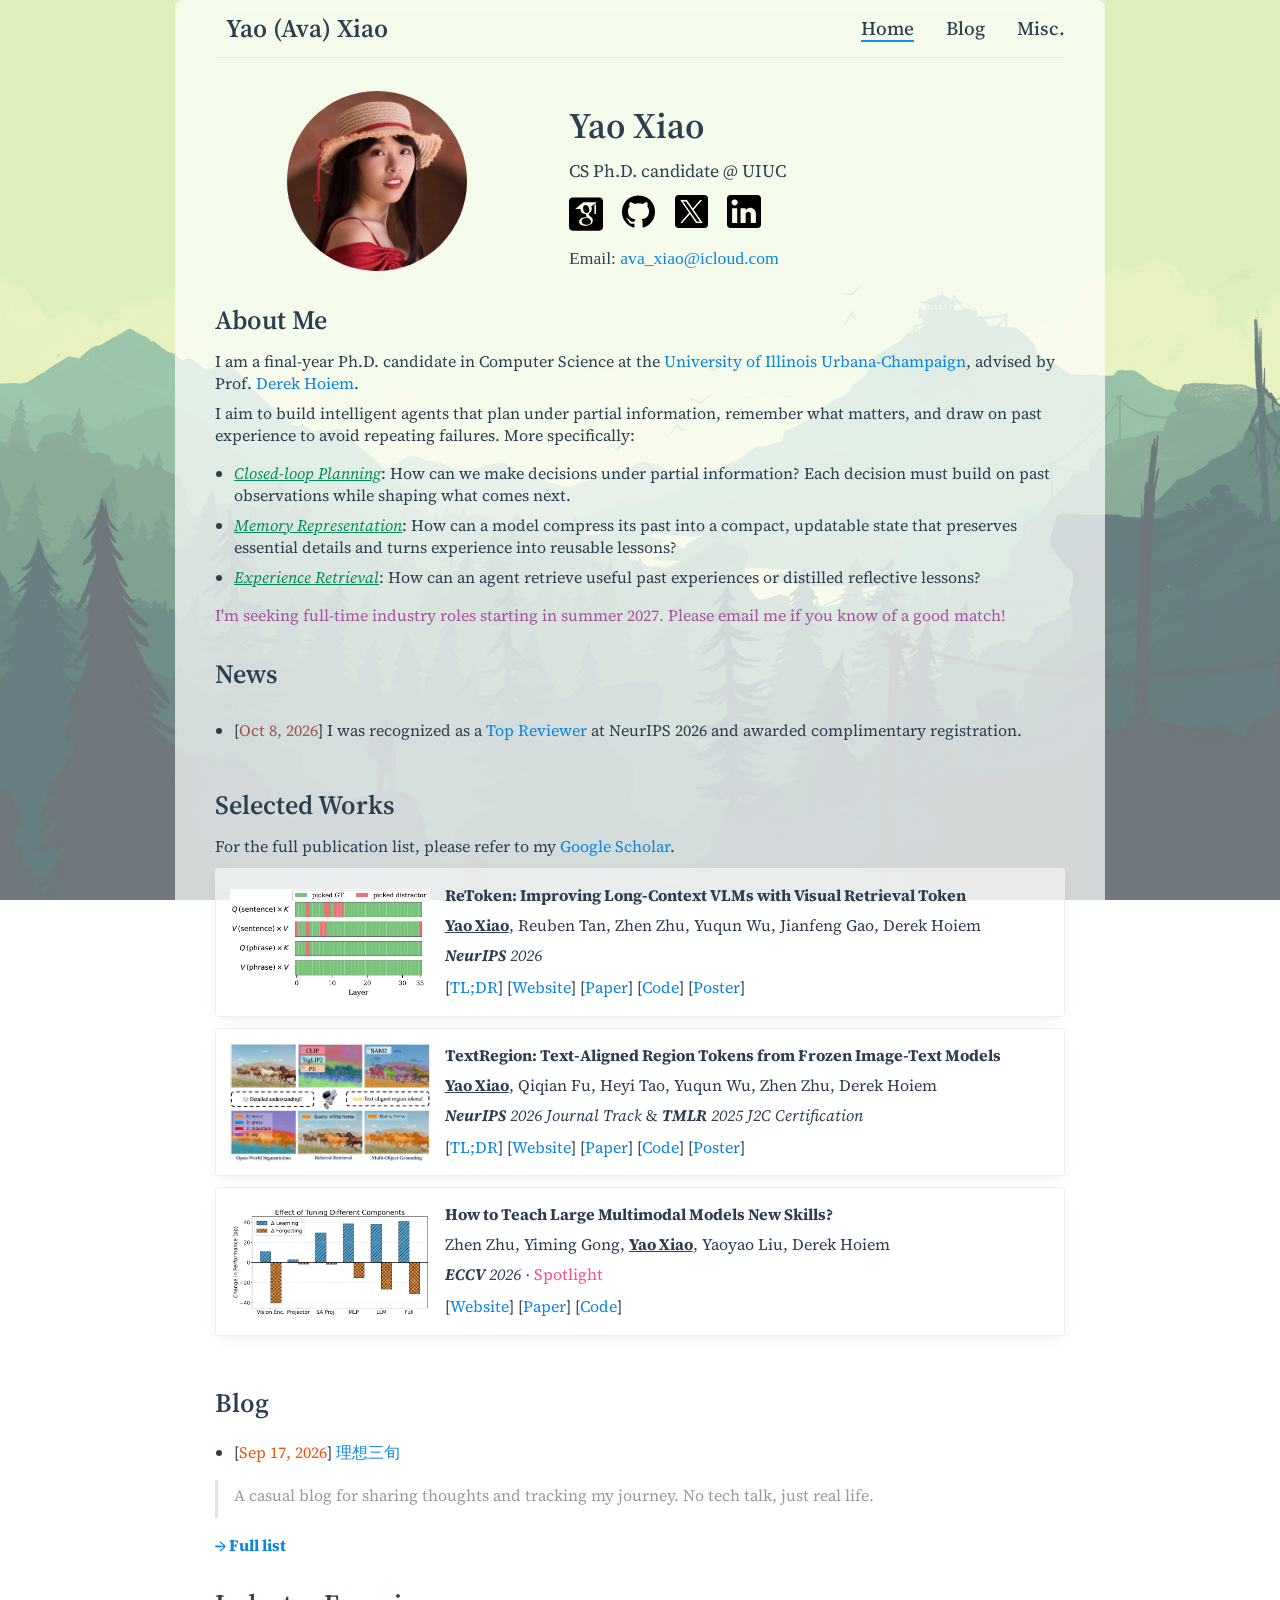
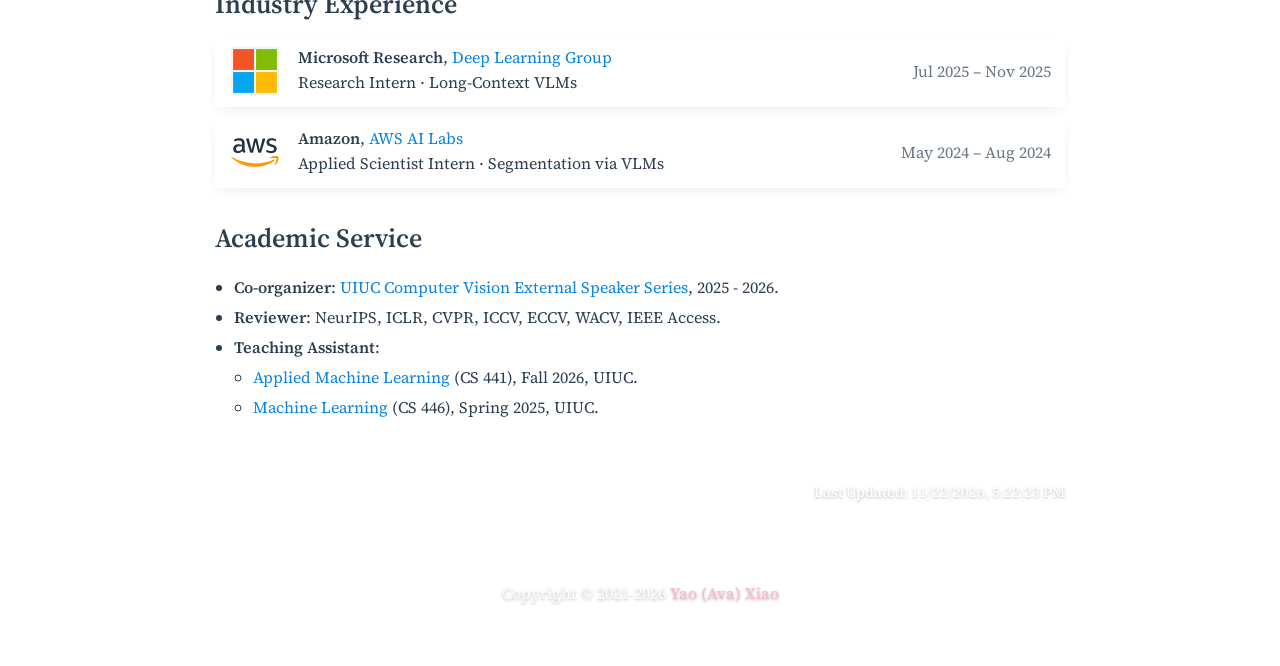
==== commit 32e35641: "first commit" ====
--- a/index.html
+++ b/index.html
@@ -4,55 +4,77 @@
     <meta charset="utf-8">
     <meta name="viewport" content="width=device-width,initial-scale=1">
     <title>Yao (Ava) Xiao</title>
-    <meta name="description" content="Yao (Ava) Xiao, a PhD candidate at UIUC, focuses her research on Computer Vision.">
+    <meta name="description" content="">
     <link rel="icon" href="https://avaxiao.github.io/profile/logo.jpg">
   <link rel="stylesheet" href="https://fonts.googleapis.com/css2?family=Source+Serif+4:ital,wght@0,400;0,600;1,400;1,600&amp;display=swap">
     
-    <link rel="preload" href="/assets/css/0.styles.04d77245.css" as="style"><link rel="preload" href="/assets/js/app.a9a2c943.js" as="script"><link rel="preload" href="/assets/js/4.a0d45a1e.js" as="script"><link rel="preload" href="/assets/js/14.7382a8c1.js" as="script"><link rel="preload" href="/assets/js/9.07049ff5.js" as="script"><link rel="preload" href="/assets/js/8.0af59112.js" as="script"><link rel="preload" href="/assets/js/6.dbbc2fbc.js" as="script"><link rel="preload" href="/assets/js/5.e0ca0355.js" as="script"><link rel="prefetch" href="/assets/js/10.2744a8d1.js"><link rel="prefetch" href="/assets/js/11.03bbf3d7.js"><link rel="prefetch" href="/assets/js/12.434fc428.js"><link rel="prefetch" href="/assets/js/13.6f39c4fb.js"><link rel="prefetch" href="/assets/js/15.7bbf134c.js"><link rel="prefetch" href="/assets/js/16.cf9fee51.js"><link rel="prefetch" href="/assets/js/2.7d94b84e.js"><link rel="prefetch" href="/assets/js/3.f1a6ec7c.js"><link rel="prefetch" href="/assets/js/7.b037837e.js">
-    <link rel="stylesheet" href="/assets/css/0.styles.04d77245.css">
+    <link rel="preload" href="/assets/css/0.styles.882c5f4f.css" as="style"><link rel="preload" href="/assets/js/app.a8bb3e1a.js" as="script"><link rel="preload" href="/assets/js/5.07fe0f39.js" as="script"><link rel="preload" href="/assets/js/14.7d850abe.js" as="script"><link rel="preload" href="/assets/js/10.aa9032cf.js" as="script"><link rel="preload" href="/assets/js/9.0de80fd2.js" as="script"><link rel="preload" href="/assets/js/7.dc14efc3.js" as="script"><link rel="preload" href="/assets/js/6.19855a7a.js" as="script"><link rel="prefetch" href="/assets/js/11.43644b0a.js"><link rel="prefetch" href="/assets/js/12.134be8d9.js"><link rel="prefetch" href="/assets/js/13.8abe0fe5.js"><link rel="prefetch" href="/assets/js/15.1deaf871.js"><link rel="prefetch" href="/assets/js/16.cf9fee51.js"><link rel="prefetch" href="/assets/js/2.a066a503.js"><link rel="prefetch" href="/assets/js/3.49cc50d8.js"><link rel="prefetch" href="/assets/js/4.90ec46bd.js"><link rel="prefetch" href="/assets/js/8.fad3bb73.js">
+    <link rel="stylesheet" href="/assets/css/0.styles.882c5f4f.css">
   </head>
   <body>
     <div id="app" data-server-rendered="true"><div class="theme-container no-sidebar home-page"><header class="navbar"><div class="sidebar-button"><svg xmlns="http://www.w3.org/2000/svg" aria-hidden="true" role="img" viewBox="0 0 448 512" class="icon"><path fill="currentColor" d="M436 124H12c-6.627 0-12-5.373-12-12V80c0-6.627 5.373-12 12-12h424c6.627 0 12 5.373 12 12v32c0 6.627-5.373 12-12 12zm0 160H12c-6.627 0-12-5.373-12-12v-32c0-6.627 5.373-12 12-12h424c6.627 0 12 5.373 12 12v32c0 6.627-5.373 12-12 12zm0 160H12c-6.627 0-12-5.373-12-12v-32c0-6.627 5.373-12 12-12h424c6.627 0 12 5.373 12 12v32c0 6.627-5.373 12-12 12z"></path></svg></div> <a href="/" class="home-link router-link-exact-active router-link-active"><!----> <span class="site-name">Yao (Ava) Xiao</span></a> <div class="links"><!----> <nav class="nav-links can-hide"><div class="nav-item"><a href="/" class="nav-link router-link-exact-active router-link-active">
   Home
-</a></div><div class="nav-item"><a href="https://avaxiao.github.io/blog/" target="_self" class="nav-link external">
+</a></div><div class="nav-item"><div class="homepage-dropdown"><a href="https://avaxiao.github.io/blog/" target="_self" class="nav-link external homepage-dropdown-link">
   Blog
-  <!----></a></div><div class="nav-item"><a href="https://avaxiao.github.io/blog/misc/" target="_self" class="nav-link external">
+  <!----></a> <!----> <ul class="homepage-dropdown-list" style="display:none;"><li><a href="https://avaxiao.github.io/blog/" target="_self" class="nav-link external dropdown-index">
+  index
+  <!----></a></li><li><a href="https://avaxiao.github.io/blog/archives/" target="_self" class="nav-link external">
+  archives
+  <!----></a></li><li><a href="https://avaxiao.github.io/blog/categories/" target="_self" class="nav-link external">
+  categories
+  <!----></a></li></ul></div></div><div class="nav-item"><a href="https://avaxiao.github.io/blog/misc/" target="_self" class="nav-link external">
   Misc.
   <!----></a></div> <!----></nav></div></header> <div class="sidebar-mask"></div> <aside class="sidebar"><nav class="nav-links"><div class="nav-item"><a href="/" class="nav-link router-link-exact-active router-link-active">
   Home
-</a></div><div class="nav-item"><a href="https://avaxiao.github.io/blog/" target="_self" class="nav-link external">
+</a></div><div class="nav-item"><div class="homepage-dropdown"><a href="https://avaxiao.github.io/blog/" target="_self" class="nav-link external homepage-dropdown-link">
   Blog
-  <!----></a></div><div class="nav-item"><a href="https://avaxiao.github.io/blog/misc/" target="_self" class="nav-link external">
+  <!----></a> <!----> <ul class="homepage-dropdown-list" style="display:none;"><li><a href="https://avaxiao.github.io/blog/" target="_self" class="nav-link external dropdown-index">
+  index
+  <!----></a></li><li><a href="https://avaxiao.github.io/blog/archives/" target="_self" class="nav-link external">
+  archives
+  <!----></a></li><li><a href="https://avaxiao.github.io/blog/categories/" target="_self" class="nav-link external">
+  categories
+  <!----></a></li></ul></div></div><div class="nav-item"><a href="https://avaxiao.github.io/blog/misc/" target="_self" class="nav-link external">
   Misc.
   <!----></a></div> <!----></nav>  <!----> </aside> <main class="page"> <div class="theme-default-content content__default"><div class="profile"><div class="image"><img src="/profile/Ava_Xiao.jpg" alt></div> <div class="info"><div class="name">
       Yao Xiao
-    </div> <div class="bio"><p>CS Ph.D. candidate @ UIUC</p></div> <div class="socials"><div><a href="https://scholar.google.com/citations?user=-oyhl6gAAAAJ&amp;hl=en" target="_blank"><img src="/icons/google-scholar.svg" alt="Google Scholar" title="Google Scholar"></a></div><div><a href="https://github.com/AvaXiao" target="_blank"><img src="/icons/github.svg" alt="GitHub" title="GitHub"></a></div><div><a href="https://x.com/AvaXYao/" target="_blank"><img src="/icons/twitter.png" alt="X" title="X"></a></div><div><a href="https://www.linkedin.com/in/ava-xiao/" target="_blank"><img src="/icons/linkedin-mono.svg" alt="Linkedin" title="Linkedin"></a></div></div> <div class="contact"><span class="email">Email: </span> <a href="mailto:ava_xiao@icloud.com" title="Contact me" class="email">
+    </div> <div class="bio"><p>CS Ph.D. candidate @ UIUC</p></div> <div class="socials"><div><a href="https://scholar.google.com/citations?hl=en&amp;user=-oyhl6gAAAAJ&amp;view_op=list_works" target="_blank"><img src="/icons/google-scholar.svg" alt="Google Scholar" title="Google Scholar"></a></div><div><a href="https://github.com/AvaXiao" target="_blank"><img src="/icons/github.svg" alt="GitHub" title="GitHub"></a></div><div><a href="https://x.com/AvaXYao/" target="_blank"><img src="/icons/twitter.png" alt="X" title="X"></a></div><div><a href="https://www.linkedin.com/in/ava-xiao/" target="_blank"><img src="/icons/linkedin-mono.svg" alt="Linkedin" title="Linkedin"></a></div></div> <div class="contact"><span class="email">Email: </span> <a href="mailto:ava_xiao@icloud.com" title="Contact me" class="email">
           ava_xiao@icloud.com
-      </a></div> <!----></div></div> <h2 id="about-me">About Me</h2> <p>I am a final-year Ph.D. candidate in Computer Science at <a href="https://siebelschool.illinois.edu" target="_blank" rel="noopener noreferrer">University of Illinois Urbana-Champaign<svg xmlns="http://www.w3.org/2000/svg" aria-hidden="true" x="0px" y="0px" viewBox="0 0 100 100" width="15" height="15" class="icon outbound"><path fill="currentColor" d="M18.8,85.1h56l0,0c2.2,0,4-1.8,4-4v-32h-8v28h-48v-48h28v-8h-32l0,0c-2.2,0-4,1.8-4,4v56C14.8,83.3,16.6,85.1,18.8,85.1z"></path> <polygon fill="currentColor" points="45.7,48.7 51.3,54.3 77.2,28.5 77.2,37.2 85.2,37.2 85.2,14.9 62.8,14.9 62.8,22.9 71.5,22.9"></polygon></svg></a>, advised by Prof. <a href="https://dhoiem.cs.illinois.edu/" target="_blank" rel="noopener noreferrer">Derek Hoiem<svg xmlns="http://www.w3.org/2000/svg" aria-hidden="true" x="0px" y="0px" viewBox="0 0 100 100" width="15" height="15" class="icon outbound"><path fill="currentColor" d="M18.8,85.1h56l0,0c2.2,0,4-1.8,4-4v-32h-8v28h-48v-48h28v-8h-32l0,0c-2.2,0-4,1.8-4,4v56C14.8,83.3,16.6,85.1,18.8,85.1z"></path> <polygon fill="currentColor" points="45.7,48.7 51.3,54.3 77.2,28.5 77.2,37.2 85.2,37.2 85.2,14.9 62.8,14.9 62.8,22.9 71.5,22.9"></polygon></svg></a>.</p> <p>I aim to build intelligent agents that plan under partial information, remember what matters, and draw on past experience to avoid repeating failures. More specifically:</p> <ul><li><p><font color="#008a56"><u><em>Closed-loop Planning</em></u></font>: How can models make decisions under partial information? Each decision must build on past observations while shaping what comes next.</p></li> <li><p><font color="#008a56"><u><em>Memory Representation</em></u></font>: How can an agent compress its past into a compact, updatable state that preserves what matters and turns experience into reusable lessons?</p></li> <li><p><font color="#008a56"><u><em>Experience Retrieval</em></u></font>: How do we recall useful past experiences while filtering out distractions?</p></li></ul> <p><font color="#A94FA0">I'm seeking full-time opportunities starting Summer 2027. If you're interested in my research or would simply like to connect, feel free to email me!</font></p> <h2 id="news">News</h2> <div class="news"><ul><div><div><div><li><p>[<font color=#a1544a>Oct 8, 2026</font>] I was recognized as a Top Reviewer at NeurIPS 2026 and received complimentary registration.</p></li></div></div></div> <!----> <div id="hidden_news" onMouseout="hidden();" style="display: none"><div><!----></div></div> <!----></ul></div> <h2 id="selected-work">Selected Work</h2> <p>For the full publication list, please refer to my <a href="https://scholar.google.com/citations?user=-oyhl6gAAAAJ&amp;hl=en" target="_blank">Google Scholar</a>.</p> <div class="papers"><div><div><!----></div><div><div><div class="paper show-border"><div class="paper-badge"><img src="/publications/xiao2026retoken.png" alt class="badge-image"> <abbr class="badge">NeurIPS 2026</abbr></div> <div class="paper-content"><p><b>ReToken: Improving Long-Context VLMs with Visual Retrieval Token</b></p> <p><b><u>Yao Xiao</u></b>, Reuben Tan, Zhen Zhu, Yuqun Wu, Jianfeng Gao, Derek Hoiem</p> <i><p>NeurIPS, 2026.</p></i> <span class="hover-dropdown">
+      </a></div> <!----></div></div> <h2 id="about-me">About Me</h2> <p>I am a final-year Ph.D. candidate in Computer Science at the <a href="https://siebelschool.illinois.edu" target="_blank" rel="noopener noreferrer">University of Illinois Urbana-Champaign<svg xmlns="http://www.w3.org/2000/svg" aria-hidden="true" x="0px" y="0px" viewBox="0 0 100 100" width="15" height="15" class="icon outbound"><path fill="currentColor" d="M18.8,85.1h56l0,0c2.2,0,4-1.8,4-4v-32h-8v28h-48v-48h28v-8h-32l0,0c-2.2,0-4,1.8-4,4v56C14.8,83.3,16.6,85.1,18.8,85.1z"></path> <polygon fill="currentColor" points="45.7,48.7 51.3,54.3 77.2,28.5 77.2,37.2 85.2,37.2 85.2,14.9 62.8,14.9 62.8,22.9 71.5,22.9"></polygon></svg></a>, advised by Prof. <a href="https://dhoiem.cs.illinois.edu/" target="_blank" rel="noopener noreferrer">Derek Hoiem<svg xmlns="http://www.w3.org/2000/svg" aria-hidden="true" x="0px" y="0px" viewBox="0 0 100 100" width="15" height="15" class="icon outbound"><path fill="currentColor" d="M18.8,85.1h56l0,0c2.2,0,4-1.8,4-4v-32h-8v28h-48v-48h28v-8h-32l0,0c-2.2,0-4,1.8-4,4v56C14.8,83.3,16.6,85.1,18.8,85.1z"></path> <polygon fill="currentColor" points="45.7,48.7 51.3,54.3 77.2,28.5 77.2,37.2 85.2,37.2 85.2,14.9 62.8,14.9 62.8,22.9 71.5,22.9"></polygon></svg></a>.</p> <p>I aim to build intelligent agents that plan under partial information, remember what matters, and draw on past experience to avoid repeating failures. More specifically:</p> <ul><li><p><font color="#008a56"><u><em>Closed-loop Planning</em></u></font>: How can we make decisions under partial information? Each decision must build on past observations while shaping what comes next.</p></li> <li><p><font color="#008a56"><u><em>Memory Representation</em></u></font>: How can a model compress its past into a compact, updatable state that preserves essential details and turns experience into reusable lessons?</p></li> <li><p><font color="#008a56"><u><em>Experience Retrieval</em></u></font>: How can an agent retrieve useful past experiences or distilled reflective lessons?</p></li></ul> <p><font color="#A94FA0">I'm seeking full-time industry roles starting in summer 2027. Please email me if you know of a good match!</font></p> <h2 id="news">News</h2> <div class="news"><ul><div><div><div><li><p>[<font color=#a1544a>Oct 8, 2026</font>] I was recognized as a <a href="https://neurips.cc/Conferences/2026/ProgramCommittee#top-reviewer:~:text=Yao%20Xiao" target="_blank">Top Reviewer</a> at NeurIPS 2026 and awarded complimentary registration.</p></li></div></div></div> <!----> <div id="hidden_news" onMouseout="hidden();" style="display: none"><div><!----></div></div> <!----></ul></div> <h2 id="selected-works">Selected Works</h2> <p>For the full publication list, please refer to my <a href="https://scholar.google.com/citations?hl=en&amp;user=-oyhl6gAAAAJ&amp;view_op=list_works&amp;sortby=pubdate" target="_blank">Google Scholar</a>.</p> <div class="papers"><div><div><!----></div><div><!----></div><div><div><div class="paper show-border"><div><div class="paper-image"><img src="/publications/xiao2026retoken.png" alt></div></div> <div class="paper-content"><p><b>ReToken: Improving Long-Context VLMs with Visual Retrieval Token</b></p> <p><b><u>Yao Xiao</u></b>, Reuben Tan, Zhen Zhu, Yuqun Wu, Jianfeng Gao, Derek Hoiem</p> <i><p><b>NeurIPS</b> 2026</p></i> <span class="hover-dropdown">
               [<a class="toggle">TL;DR</a>]
-              <div class="tlrd-popup"><div class="tlrd-popup-inner">Attention tells you where a VLM looks, so shouldn't it tell you which frames matter? It doesn't: the retrieval signal lives in the value space, and a single learned token is enough to read it out.</div></div></span> <!----> <!----> <span>
+              <div class="tlrd-popup"><div class="tlrd-popup-inner">Attention tells you where a VLM looks, so shouldn't it tell you which frames matter? It doesn't: the retrieval signal lives in the value space, and a single learned token is enough to read it out.</div></div></span> <span>
+              [<a href="https://neurips.cc/virtual/2026/loc/atlanta/poster/155661" target="_blank">Website</a>]
+            </span> <!----> <span>
               [<a href="https://arxiv.org/abs/2607.28627" target="_blank">Paper</a>]
             </span> <span>
               [<a href="https://github.com/avaxiao/ReToken" target="_blank">Code</a>]
-            </span> <!----> <!----> <!----> <div class="abs-panel" style="display:none;"><span></span></div></div></div></div></div><div><!----></div><div><div><div class="paper show-border"><div class="paper-badge"><img src="/publications/zhen2026how.png" alt class="badge-image"> <abbr class="badge">ECCV 2026🏅Spotlight</abbr></div> <div class="paper-content"><p><b>How to Teach Large Multimodal Models New Skills?</b></p> <p>Zhen Zhu, Yiming Gong, <b><u>Yao Xiao</u></b>, Yaoyao Liu, Derek Hoiem</p> <i><p>ECCV, 2026. <span style='font-style: normal;'><font color=#ff4d88>Spotlight.</font></span></p></i> <!----> <!----> <!----> <span>
-              [<a href="https://eccv.ecva.net/virtual/2026/spotlight/6186" target="_blank">Paper</a>]
-            </span> <span>
-              [<a href="https://github.com/jessemelpolio/LMM_CL" target="_blank">Code</a>]
-            </span> <!----> <!----> <!----> <div class="abs-panel" style="display:none;"><span></span></div></div></div></div></div><div><div><div class="paper show-border"><div class="paper-badge"><img src="/publications/xiao2025textregion.png" alt class="badge-image"> <abbr class="badge">TMLR 2025🏅J2C</abbr></div> <div class="paper-content"><p><b>TextRegion: Text-Aligned Region Tokens from Frozen Image-Text Models</b></p> <p><b><u>Yao Xiao</u></b>, Qiqian Fu, Heyi Tao, Yuqun Wu, Zhen Zhu, Derek Hoiem</p> <i><p>TMLR, 2025. <span style='font-style: normal;'><font color=#ff4d88>J2C certification, also presented at NeurIPS 2026.</font></span></p></i> <span class="hover-dropdown">
+            </span> <!----> <span>
+              [<a href="/publications/xiao2026retoken_poster.pdf" target="_blank">Poster</a>]
+            </span> <!----> <div class="abs-panel" style="display:none;"><span></span></div></div></div></div></div><div><div><div class="paper show-border"><div><div class="paper-image"><img src="/publications/xiao2025textregion.png" alt></div></div> <div class="paper-content"><p><b>TextRegion: Text-Aligned Region Tokens from Frozen Image-Text Models</b></p> <p><b><u>Yao Xiao</u></b>, Qiqian Fu, Heyi Tao, Yuqun Wu, Zhen Zhu, Derek Hoiem</p> <i><p><b>NeurIPS</b> 2026 Journal Track<span style='font-style: normal;'> & </span> <b>TMLR</b> 2025 J2C Certification</p></i> <span class="hover-dropdown">
               [<a class="toggle">TL;DR</a>]
-              <div class="tlrd-popup"><div class="tlrd-popup-inner">A simple, training-free approach to get region tokens directly comparable to text embeddings, achieving state-of-the-art zero-shot region-level understanding.</div></div></span> <!----> <!----> <span>
+              <div class="tlrd-popup"><div class="tlrd-popup-inner">A simple, training-free approach to get region tokens directly comparable to text embeddings, achieving state-of-the-art zero-shot region-level understanding.</div></div></span> <span>
+              [<a href="https://neurips.cc/virtual/2026/loc/atlanta/poster/156751" target="_blank">Website</a>]
+            </span> <!----> <span>
               [<a href="https://arxiv.org/abs/2505.23769" target="_blank">Paper</a>]
             </span> <span>
               [<a href="https://github.com/avaxiao/TextRegion" target="_blank">Code</a>]
-            </span> <!----> <!----> <!----> <div class="abs-panel" style="display:none;"><span></span></div></div></div></div></div></div></div> <br> <h2 id="blog">Blog</h2> <ul><li>[<font color="#EA580C">Sep 17, 2026</font>] <a href="https://avaxiao.github.io/blog/twenty_something_dreams/" target="_blank">理想三旬</a></li></ul> <blockquote><p>A casual blog for sharing thoughts and tracking my journey. No tech talk, just real life.</p></blockquote> <p><a href="https://avaxiao.github.io/blog/archives/" target="_blank"><b>→ Full list</b></a></p> <h2 id="industry-experience">Industry Experience</h2> <div class="ex-card show-border has-image has-right"><div class="card-image"><div aria-label="Microsoft Research" class="organization-mark"><img src="/affiliations//Microsoft.svg" alt="Microsoft Research" title="Microsoft Research"></div></div> <div class="card-content"><p><strong>Microsoft Research</strong>, <a href="https://www.microsoft.com/en-us/research/group/deep-learning-group/)" target="_blank">Deep Learning Group</a></p> <p>Research Intern · Long-Context VLMs</p> </div> <div class="card-right">
+            </span> <!----> <span>
+              [<a href="/publications/xiao2025textregion_poster.pdf" target="_blank">Poster</a>]
+            </span> <!----> <div class="abs-panel" style="display:none;"><span></span></div></div></div></div></div><div><div><div class="paper show-border"><div><div class="paper-image"><img src="/publications/zhen2026how.png" alt></div></div> <div class="paper-content"><p><b>How to Teach Large Multimodal Models New Skills?</b></p> <p>Zhen Zhu, Yiming Gong, <b><u>Yao Xiao</u></b>, Yaoyao Liu, Derek Hoiem</p> <i><p><b>ECCV</b> 2026 · <font color=#ff4d88><span style='font-style: normal;'>Spotlight</span></font></p></i> <!----> <span>
+              [<a href="https://eccv.ecva.net/virtual/2026/spotlight/6186" target="_blank">Website</a>]
+            </span> <!----> <span>
+              [<a href="https://arxiv.org/abs/2510.08564" target="_blank">Paper</a>]
+            </span> <span>
+              [<a href="https://github.com/jessemelpolio/LMM_CL" target="_blank">Code</a>]
+            </span> <!----> <!----> <!----> <div class="abs-panel" style="display:none;"><span></span></div></div></div></div></div></div></div> <br> <h2 id="blog">Blog</h2> <ul><li>[<font color="#EA580C">Sep 17, 2026</font>] <a href="https://avaxiao.github.io/blog/twenty_something_dreams/" target="_blank">理想三旬</a></li></ul> <blockquote><p>A casual blog for sharing thoughts and tracking my journey. No tech talk, just real life.</p></blockquote> <p><a href="https://avaxiao.github.io/blog/archives/" target="_blank"><b>→ Full list</b></a></p> <h2 id="industry-experience">Industry Experience</h2> <div class="ex-card show-border has-image has-right"><div class="card-image"><div aria-label="Microsoft Research" class="organization-mark"><img src="/affiliations//Microsoft.svg" alt="Microsoft Research" title="Microsoft Research"></div></div> <div class="card-content"><p><strong>Microsoft Research</strong>, <a href="https://www.microsoft.com/en-us/research/group/deep-learning-group/" target="_blank">Deep Learning Group</a></p> <p>Research Intern · Long-Context VLMs</p> </div> <div class="card-right">
     Jul 2025 – Nov 2025
-  </div></div> <div class="ex-card show-border has-image has-right"><div class="card-image"><div aria-label="Amazon Web Services" class="organization-mark"><img src="/affiliations//AWS.svg" alt="Amazon Web Services" title="Amazon Web Services"></div></div> <div class="card-content"><p><strong>Amazon AWS AI Labs</strong></p> <p>Applied Scientist Intern · Segmentation via VLMs</p> </div> <div class="card-right">
+  </div></div> <div class="ex-card show-border has-image has-right"><div class="card-image"><div aria-label="Amazon Web Services" class="organization-mark"><img src="/affiliations//AWS.svg" alt="Amazon Web Services" title="Amazon Web Services"></div></div> <div class="card-content"><p><strong>Amazon</strong>, <a href="https://aws.amazon.com/ai/generative-ai/" target="_blank">AWS AI Labs</a></p> <p>Applied Scientist Intern · Segmentation via VLMs</p> </div> <div class="card-right">
     May 2024 – Aug 2024
   </div></div> <h2 id="academic-service">Academic Service</h2> <ul><li><p><strong>Co-organizer</strong>: <a href="https://vision.cs.illinois.edu/vision_website/#five" target="_blank">UIUC Computer Vision External Speaker Series</a>, 2025 - 2026.
-</p></li> <li><p><strong>Reviewer</strong>: CVPR, ICCV, ECCV, ICLR, NeurIPS, WACV, IEEE Access.</p></li> <li><p><strong>Teaching Assistant</strong>:</p> <ul><li><p><a href="https://courses.grainger.illinois.edu/cs441/fa2026/" target="_blank" rel="noopener noreferrer">Applied Machine Learning<svg xmlns="http://www.w3.org/2000/svg" aria-hidden="true" x="0px" y="0px" viewBox="0 0 100 100" width="15" height="15" class="icon outbound"><path fill="currentColor" d="M18.8,85.1h56l0,0c2.2,0,4-1.8,4-4v-32h-8v28h-48v-48h28v-8h-32l0,0c-2.2,0-4,1.8-4,4v56C14.8,83.3,16.6,85.1,18.8,85.1z"></path> <polygon fill="currentColor" points="45.7,48.7 51.3,54.3 77.2,28.5 77.2,37.2 85.2,37.2 85.2,14.9 62.8,14.9 62.8,22.9 71.5,22.9"></polygon></svg></a> (CS 441), Fall 2026, UIUC.</p></li> <li><p><a href="https://courses.grainger.illinois.edu/cs446/sp2025/" target="_blank" rel="noopener noreferrer">Machine Learning<svg xmlns="http://www.w3.org/2000/svg" aria-hidden="true" x="0px" y="0px" viewBox="0 0 100 100" width="15" height="15" class="icon outbound"><path fill="currentColor" d="M18.8,85.1h56l0,0c2.2,0,4-1.8,4-4v-32h-8v28h-48v-48h28v-8h-32l0,0c-2.2,0-4,1.8-4,4v56C14.8,83.3,16.6,85.1,18.8,85.1z"></path> <polygon fill="currentColor" points="45.7,48.7 51.3,54.3 77.2,28.5 77.2,37.2 85.2,37.2 85.2,14.9 62.8,14.9 62.8,22.9 71.5,22.9"></polygon></svg></a> (CS 446), Spring 2025, UIUC.</p></li></ul></li></ul></div> <footer class="page-edit"><!----> <div class="last-updated"><span class="prefix">Last Updated:</span> <span class="time">10/10/2026, 8:19:17 PM</span></div></footer> <!----> </main> <div class="footer">
+</p></li> <li><p><strong>Reviewer</strong>: NeurIPS, ICLR, CVPR, ICCV, ECCV, WACV, IEEE Access.</p></li> <li><p><strong>Teaching Assistant</strong>:</p> <ul><li><p><a href="https://courses.grainger.illinois.edu/cs441/fa2026/" target="_blank" rel="noopener noreferrer">Applied Machine Learning<svg xmlns="http://www.w3.org/2000/svg" aria-hidden="true" x="0px" y="0px" viewBox="0 0 100 100" width="15" height="15" class="icon outbound"><path fill="currentColor" d="M18.8,85.1h56l0,0c2.2,0,4-1.8,4-4v-32h-8v28h-48v-48h28v-8h-32l0,0c-2.2,0-4,1.8-4,4v56C14.8,83.3,16.6,85.1,18.8,85.1z"></path> <polygon fill="currentColor" points="45.7,48.7 51.3,54.3 77.2,28.5 77.2,37.2 85.2,37.2 85.2,14.9 62.8,14.9 62.8,22.9 71.5,22.9"></polygon></svg></a> (CS 441), Fall 2026, UIUC.</p></li> <li><p><a href="https://courses.grainger.illinois.edu/cs446/sp2025/" target="_blank" rel="noopener noreferrer">Machine Learning<svg xmlns="http://www.w3.org/2000/svg" aria-hidden="true" x="0px" y="0px" viewBox="0 0 100 100" width="15" height="15" class="icon outbound"><path fill="currentColor" d="M18.8,85.1h56l0,0c2.2,0,4-1.8,4-4v-32h-8v28h-48v-48h28v-8h-32l0,0c-2.2,0-4,1.8-4,4v56C14.8,83.3,16.6,85.1,18.8,85.1z"></path> <polygon fill="currentColor" points="45.7,48.7 51.3,54.3 77.2,28.5 77.2,37.2 85.2,37.2 85.2,14.9 62.8,14.9 62.8,22.9 71.5,22.9"></polygon></svg></a> (CS 446), Spring 2025, UIUC.</p></li></ul></li></ul></div> <footer class="page-edit"><!----> <div class="last-updated"><span class="prefix">Last Updated:</span> <span class="time">11/22/2026, 5:22:23 PM</span></div></footer> <!----> </main> <div class="footer">
 
     Copyright © 2021-2026
     <a href="https://avaxiao.github.io/blog/" target="_blank" title="Yao (Ava) Xiao"><span style="color:#f8bbd0;">Yao (Ava) Xiao</span></a> <br><br></div></div><div class="global-ui"></div></div>
-    <script src="/assets/js/app.a9a2c943.js" defer></script><script src="/assets/js/4.a0d45a1e.js" defer></script><script src="/assets/js/14.7382a8c1.js" defer></script><script src="/assets/js/9.07049ff5.js" defer></script><script src="/assets/js/8.0af59112.js" defer></script><script src="/assets/js/6.dbbc2fbc.js" defer></script><script src="/assets/js/5.e0ca0355.js" defer></script>
+    <script src="/assets/js/app.a8bb3e1a.js" defer></script><script src="/assets/js/5.07fe0f39.js" defer></script><script src="/assets/js/14.7d850abe.js" defer></script><script src="/assets/js/10.aa9032cf.js" defer></script><script src="/assets/js/9.0de80fd2.js" defer></script><script src="/assets/js/7.dc14efc3.js" defer></script><script src="/assets/js/6.19855a7a.js" defer></script>
   </body>
 </html>
--- a/assets/css/0.styles.882c5f4f.css
+++ b/assets/css/0.styles.882c5f4f.css
@@ -0,0 +1 @@
+#nprogress{pointer-events:none}#nprogress .bar{background:#0984e3;position:fixed;z-index:1031;top:0;left:0;width:100%;height:2px}#nprogress .peg{display:block;position:absolute;right:0;width:100px;height:100%;box-shadow:0 0 10px #0984e3,0 0 5px #0984e3;opacity:1;-webkit-transform:rotate(3deg) translateY(-4px);transform:rotate(3deg) translateY(-4px)}#nprogress .spinner{display:block;position:fixed;z-index:1031;top:15px;right:15px}#nprogress .spinner-icon{width:18px;height:18px;box-sizing:border-box;border-color:#0984e3 transparent transparent #0984e3;border-style:solid;border-width:2px;border-radius:50%;-webkit-animation:nprogress-spinner .4s linear infinite;animation:nprogress-spinner .4s linear infinite}.nprogress-custom-parent{overflow:hidden;position:relative}.nprogress-custom-parent #nprogress .bar,.nprogress-custom-parent #nprogress .spinner{position:absolute}@-webkit-keyframes nprogress-spinner{0%{-webkit-transform:rotate(0deg);transform:rotate(0deg)}to{-webkit-transform:rotate(1turn);transform:rotate(1turn)}}@keyframes nprogress-spinner{0%{-webkit-transform:rotate(0deg);transform:rotate(0deg)}to{-webkit-transform:rotate(1turn);transform:rotate(1turn)}}.icon.outbound{color:#aaa;display:inline-block;vertical-align:middle;position:relative;top:-1px}.home{padding:3.6rem 2rem 0;max-width:850px;margin:0 auto;display:block}.home .hero{text-align:center}.home .hero img{max-width:100%;max-height:280px;display:block;margin:3rem auto 1.5rem}.home .hero h1{font-size:3rem}.home .hero .action,.home .hero .description,.home .hero h1{margin:1.8rem auto}.home .hero .description{max-width:35rem;font-size:1.6rem;line-height:1.3;color:#6a8bad}.home .hero .action-button{display:inline-block;font-size:1.2rem;color:#fff;background-color:#0984e3;padding:.8rem 1.6rem;border-radius:4px;-webkit-transition:background-color .1s ease;transition:background-color .1s ease;box-sizing:border-box;border-bottom:1px solid #0877cc}.home .hero .action-button:hover{background-color:#1292f6}.home .features{border-top:1px solid #eaecef;padding:1.2rem 0;margin-top:2.5rem;display:-webkit-box;display:flex;flex-wrap:wrap;-webkit-box-align:start;align-items:flex-start;align-content:stretch;-webkit-box-pack:justify;justify-content:space-between}.home .feature{-webkit-box-flex:1;flex-grow:1;flex-basis:30%;max-width:30%}.home .feature h2{font-size:1.4rem;font-weight:500;border-bottom:none;padding-bottom:0;color:#3a5169}.home .feature p{color:#4e6e8e}.home .footer{padding:2.5rem;border-top:1px solid #eaecef;text-align:center;color:#4e6e8e}@media (max-width:719px){.home .features{-webkit-box-orient:vertical;-webkit-box-direction:normal;flex-direction:column}.home .feature{max-width:100%;padding:0 2.5rem}}@media (max-width:419px){.home{padding-left:1.5rem;padding-right:1.5rem}.home .hero img{max-height:210px;margin:2rem auto 1.2rem}.home .hero h1{font-size:2rem}.home .hero .action,.home .hero .description,.home .hero h1{margin:1.2rem auto}.home .hero .description{font-size:1.2rem}.home .hero .action-button{font-size:1rem;padding:.6rem 1.2rem}.home .feature h2{font-size:1.25rem}}.search-box{display:inline-block;position:relative;margin-right:1rem}.search-box input{cursor:text;width:10rem;height:2rem;color:#4e6e8e;display:inline-block;border:1px solid #cfd4db;border-radius:2rem;font-size:.9rem;line-height:2rem;padding:0 .5rem 0 2rem;outline:none;-webkit-transition:all .2s ease;transition:all .2s ease;background:#fff url(/assets/img/search.83621669.svg) .6rem .5rem no-repeat;background-size:1rem}.search-box input:focus{cursor:auto;border-color:#0984e3}.search-box .suggestions{background:#fff;width:20rem;position:absolute;top:1.5rem;border:1px solid #cfd4db;border-radius:6px;padding:.4rem;list-style-type:none}.search-box .suggestions.align-right{right:0}.search-box .suggestion{line-height:1.4;padding:.4rem .6rem;border-radius:4px;cursor:pointer}.search-box .suggestion a{white-space:normal;color:#5d82a6}.search-box .suggestion a .page-title{font-weight:600}.search-box .suggestion a .header{font-size:.9em;margin-left:.25em}.search-box .suggestion.focused{background-color:#f3f4f5}.search-box .suggestion.focused a{color:#0984e3}@media (max-width:959px){.search-box input{cursor:pointer;width:0;border-color:transparent;position:relative}.search-box input:focus{cursor:text;left:0;width:10rem}}@media (-ms-high-contrast:none){.search-box input{height:2rem}}@media (max-width:959px) and (min-width:719px){.search-box .suggestions{left:0}}@media (max-width:719px){.search-box{margin-right:0}.search-box input{left:1rem}.search-box .suggestions{right:0}}@media (max-width:419px){.search-box .suggestions{width:calc(100vw - 4rem)}.search-box input:focus{width:8rem}}.sidebar-button{cursor:pointer;display:none;width:1.25rem;height:1.25rem;position:absolute;padding:.6rem;top:.6rem;left:1rem}.sidebar-button .icon{display:block;width:1.25rem;height:1.25rem}@media (max-width:719px){.sidebar-button{display:block}}.homepage-dropdown{position:relative;display:inline-block}.homepage-dropdown-toggle{padding:0;border:0;background:transparent;color:inherit;font:inherit;font-weight:500;line-height:1.4rem;cursor:pointer}.homepage-dropdown-toggle.with-link{display:none}.homepage-dropdown .homepage-dropdown-list{position:absolute;top:100%;left:calc(-1.25rem - 1px);z-index:1;margin:0;padding:.6rem 0;list-style:none;border:1px solid rgba(47,72,64,.09);border-radius:.25rem;background:hsla(0,0%,100%,.9);color:#000;text-align:left;white-space:nowrap}.navbar .homepage-dropdown-list{box-shadow:0 5px 15px -6px rgba(35,62,52,.13)}@supports ((-webkit-backdrop-filter:blur(12px)) or (backdrop-filter:blur(12px))){.navbar:has(.homepage-dropdown.is-open){-webkit-backdrop-filter:none;backdrop-filter:none}.navbar:has(.homepage-dropdown.is-open):before{content:"";position:absolute;inset:0;z-index:-1;pointer-events:none;-webkit-backdrop-filter:blur(6px);backdrop-filter:blur(6px)}.navbar .homepage-dropdown-list{background-color:hsla(0,0%,100%,.48);-webkit-backdrop-filter:blur(12px);backdrop-filter:blur(12px)}}.homepage-dropdown-list ul{padding:0;list-style:none}.homepage-dropdown .homepage-dropdown-list a{display:block;position:relative;padding:0 1.5rem 0 1.25rem;border-bottom:0;color:inherit;font-weight:400;line-height:1.7rem}.homepage-dropdown-list:not(:has(a:is(:hover,:active,:focus-visible))) a.dropdown-index,.homepage-dropdown .homepage-dropdown-list:not(:has(a:hover)) a:focus-visible,.homepage-dropdown .homepage-dropdown-list a:active,.homepage-dropdown .homepage-dropdown-list a:hover{color:#0984e3}.navbar .homepage-dropdown-list:not(:has(a:hover)) a:focus-visible:after,.navbar .homepage-dropdown-list:not(:has(a:is(:hover,:active,:focus-visible))) .dropdown-index:after,.navbar .homepage-dropdown-list a:is(:hover,:active):after{content:"";position:absolute;left:9px;top:calc(50% - 2px);border-top:3px solid transparent;border-bottom:3px solid transparent;border-left:5px solid}@media (min-width:720px) and (hover:hover){.navbar .nav-links{position:relative}.navbar .nav-links:after{content:"";position:absolute;top:var(--hover-y,0);left:0;width:var(--hover-width,0);height:2px;pointer-events:none;background:#0d90f5;opacity:0;-webkit-transform:translateX(var(--hover-x,0));transform:translateX(var(--hover-x,0));-webkit-transition:width .18s ease-out,opacity .12s,-webkit-transform .18s ease-out;transition:width .18s ease-out,opacity .12s,-webkit-transform .18s ease-out;transition:transform .18s ease-out,width .18s ease-out,opacity .12s;transition:transform .18s ease-out,width .18s ease-out,opacity .12s,-webkit-transform .18s ease-out}.navbar .nav-links.show-hover-line:after{opacity:1}}@media (prefers-reduced-motion:reduce){.navbar .nav-links:after{-webkit-transition:none;transition:none}}@media (hover:none),(max-width:719px){.homepage-dropdown-toggle.with-link{display:inline-block;margin-left:.25rem;min-width:1.75rem;min-height:1.75rem}}@media (max-width:719px){.sidebar .homepage-dropdown-list{position:static;margin:0;padding:.25rem 0;border:0;background:transparent}.sidebar .homepage-dropdown-list a{padding:0}}.nav-links{display:inline-block}.nav-links a{line-height:1.4rem;color:inherit}.nav-links a.router-link-active,.nav-links a:hover{color:#0984e3}.nav-links .nav-item{position:relative;display:inline-block;margin-left:2rem;line-height:2rem}.nav-links .nav-item:first-child{margin-left:0}.nav-links .repo-link{margin-left:1.5rem}@media (max-width:719px){.nav-links .nav-item,.nav-links .repo-link{margin-left:0}}@media (min-width:719px){.nav-links a.router-link-active,.nav-links a:hover{color:#2c3e50}.nav-item>a:not(.external).router-link-active,.nav-item>a:not(.external):hover{margin-bottom:-2px;border-bottom:2px solid #0d90f5}}.navbar{position:fixed!important;max-width:850px;margin:0 auto;padding:.7rem;line-height:2.2rem}.navbar a,.navbar img,.navbar span{display:inline-block}.navbar .logo{height:2.2rem;min-width:2.2rem;margin-right:.8rem;vertical-align:top}.navbar .site-name{font-size:1.5em;font-weight:600;color:#2c3e50;position:relative}.navbar .links{padding-right:0;box-sizing:border-box;background-color:#fff;white-space:nowrap;font-size:1.2rem;position:absolute;right:0;top:.7rem;display:-webkit-box;display:flex}.navbar .links .search-box{-webkit-box-flex:0;flex:0 0 auto;vertical-align:top}@media (max-width:719px){.navbar{padding-left:4rem}.navbar .can-hide{display:none}.navbar .links{padding-left:1.5rem}.navbar .site-name{font-size:1.2em;width:calc(100vw - 9.4rem);overflow:hidden;white-space:nowrap;text-overflow:ellipsis}}.page-edit{max-width:850px;margin:0 auto;padding:2rem 2.5rem}@media (max-width:959px){.page-edit{padding:2rem}}@media (max-width:419px){.page-edit{padding:1.5rem}}.page-edit{padding-top:1rem;padding-bottom:1rem;overflow:auto}.page-edit .edit-link{display:inline-block}.page-edit .edit-link a{color:#4e6e8e;margin-right:.25rem}.page-edit .last-updated{float:right;font-size:.9em}.page-edit .last-updated .prefix{font-weight:500;color:#4e6e8e}.page-edit .last-updated .time{font-weight:400;color:#767676}@media (max-width:719px){.page-edit .edit-link{margin-bottom:.5rem}.page-edit .last-updated{font-size:.8em;float:none;text-align:left}}.page-nav{max-width:850px;margin:0 auto;padding:2rem 2.5rem}@media (max-width:959px){.page-nav{padding:2rem}}@media (max-width:419px){.page-nav{padding:1.5rem}}.page-nav{padding-top:1rem;padding-bottom:0}.page-nav .inner{min-height:2rem;margin-top:0;border-top:1px solid #eaecef;padding-top:1rem;overflow:auto}.page-nav .next{float:right}.page{padding-bottom:2rem;display:block}.dropdown-enter,.dropdown-leave-to{height:0!important}.sidebar-group .sidebar-group{padding-left:.5em}.sidebar-group:not(.collapsable) .sidebar-heading:not(.clickable){cursor:auto;color:inherit}.sidebar-group.is-sub-group{padding-left:0}.sidebar-group.is-sub-group>.sidebar-heading{font-size:.95em;line-height:1.4;font-weight:400;padding-left:2rem}.sidebar-group.is-sub-group>.sidebar-heading:not(.clickable){opacity:.5}.sidebar-group.is-sub-group>.sidebar-group-items{padding-left:1rem}.sidebar-group.is-sub-group>.sidebar-group-items>li>.sidebar-link{font-size:.95em;border-left:none}.sidebar-group.depth-2>.sidebar-heading{border-left:none}.sidebar-heading{color:#2c3e50;-webkit-transition:color .15s ease;transition:color .15s ease;cursor:pointer;font-size:1.1em;font-weight:700;padding:.35rem 1.5rem .35rem 1.25rem;width:100%;box-sizing:border-box;margin:0;border-left:.25rem solid transparent}.sidebar-heading.open,.sidebar-heading:hover{color:inherit}.sidebar-heading .arrow{position:relative;top:-.12em;left:.5em}.sidebar-heading.clickable.active{font-weight:600;color:#0984e3;border-left-color:#0984e3}.sidebar-heading.clickable:hover{color:#0984e3}.sidebar-group-items{-webkit-transition:height .1s ease-out;transition:height .1s ease-out;font-size:.95em;overflow:hidden}.sidebar .sidebar-sub-headers{padding-left:1rem;font-size:.95em}a.sidebar-link{font-size:1em;font-weight:400;display:inline-block;color:#2c3e50;border-left:.25rem solid transparent;padding:.35rem 1rem .35rem 1.25rem;line-height:1.4;width:100%;box-sizing:border-box}a.sidebar-link:hover{color:#0984e3}a.sidebar-link.active{font-weight:600;color:#0984e3;border-left-color:#0984e3}.sidebar-group a.sidebar-link{padding-left:2rem}.sidebar-sub-headers a.sidebar-link{padding-top:.25rem;padding-bottom:.25rem;border-left:none}.sidebar-sub-headers a.sidebar-link.active{font-weight:500}.sidebar ul{padding:0;margin:0;list-style-type:none}.sidebar a{display:inline-block}.sidebar .nav-links{display:none;border-bottom:1px solid #eaecef;padding:.5rem 0 .75rem}.sidebar .nav-links a{font-weight:600}.sidebar .nav-links .nav-item,.sidebar .nav-links .repo-link{display:block;line-height:1.25rem;font-size:1.1em;padding:.5rem 0 .5rem 1.5rem}.sidebar>.sidebar-links{padding:1.5rem 0}.sidebar>.sidebar-links>li>a.sidebar-link{font-size:1.1em;line-height:1.7;font-weight:700}.sidebar>.sidebar-links>li:not(:first-child){margin-top:.75rem}@media (max-width:719px){.sidebar .nav-links{display:block}.sidebar .nav-links .dropdown-wrapper .nav-dropdown .dropdown-item a.router-link-active:after{top:calc(1rem - 2px)}.sidebar>.sidebar-links{padding:1rem 0}}.footer{padding:2rem 1.5rem 2.5rem;text-align:center;color:#999;box-sizing:border-box;font-size:1rem;-webkit-transition:all .2s ease;transition:all .2s ease}.footer>span{line-height:1.5rem}.footer .icons{margin-bottom:12px}.footer .icons .iconfont{padding:0 10px;font-size:1.3rem}.footer a{color:inherit}.footer a:hover{color:#0984e3}@media (min-width:720px){.sidebar-open .footer{width:auto;padding-left:21.5rem}}@media (min-width:1520px){.have-rightmenu .footer{padding-right:$rightMenuWidth1.5rem}}.no-sidebar .footer{width:auto;padding-left:1.5rem}.theme-container.home-page .page{font-size:16px;background-color:$homeBgColor}.theme-container.home-page .page p{margin:0 0 .5rem}.theme-container.home-page .page ol,.theme-container.home-page .page p,.theme-container.home-page .page ul{line-height:normal}.theme-container.home-page .page a{font-weight:400}.theme-container.home-page .page .theme-default-content:not(.custom)>h2{margin-bottom:.5rem}.theme-container.home-page .page .theme-default-content:not(.custom)>h2:first-child+p{margin-top:.5rem}.theme-container.home-page .page .theme-default-content:not(.custom)>h3{padding-top:4rem}.theme-container.home-page .page .md-card{min-height:140px;margin-top:1.5em}.theme-container.home-page .page .md-card .card-image{padding:0}.theme-container.home-page .page .md-card .card-image img{Margin-right:1.5em;border:0 solid #eee}@media (max-width:419px){ol,p,ul{line-height:1.5}.md-card .card-image img{width:100%;max-width:400px}}code[class*=language-],pre[class*=language-]{color:#ccc;background:none;font-family:Consolas,Monaco,Andale Mono,Ubuntu Mono,monospace;font-size:1em;text-align:left;white-space:pre;word-spacing:normal;word-break:normal;word-wrap:normal;line-height:1.5;-moz-tab-size:4;-o-tab-size:4;tab-size:4;-webkit-hyphens:none;-ms-hyphens:none;hyphens:none}pre[class*=language-]{padding:1em;margin:.5em 0;overflow:auto}:not(pre)>code[class*=language-],pre[class*=language-]{background:#2d2d2d}:not(pre)>code[class*=language-]{padding:.1em;border-radius:.3em;white-space:normal}.token.block-comment,.token.cdata,.token.comment,.token.doctype,.token.prolog{color:#999}.token.punctuation{color:#ccc}.token.attr-name,.token.deleted,.token.namespace,.token.tag{color:#e2777a}.token.function-name{color:#6196cc}.token.boolean,.token.function,.token.number{color:#f08d49}.token.class-name,.token.constant,.token.property,.token.symbol{color:#f8c555}.token.atrule,.token.builtin,.token.important,.token.keyword,.token.selector{color:#cc99cd}.token.attr-value,.token.char,.token.regex,.token.string,.token.variable{color:#7ec699}.token.entity,.token.operator,.token.url{color:#67cdcc}.token.bold,.token.important{font-weight:700}.token.italic{font-style:italic}.token.entity{cursor:help}.token.inserted{color:green}.theme-default-content code{color:#476582;padding:.25rem .5rem;margin:0;font-size:.85em;background-color:rgba(27,31,35,.05);border-radius:3px}.theme-default-content code .token.deleted{color:#ec5975}.theme-default-content code .token.inserted{color:#0984e3}.theme-default-content pre,.theme-default-content pre[class*=language-]{line-height:1.4;padding:1.25rem 1.5rem;margin:.85rem 0;background-color:#282c34;border-radius:6px;overflow:auto}.theme-default-content pre[class*=language-] code,.theme-default-content pre code{color:#fff;padding:0;background-color:transparent;border-radius:0}div[class*=language-]{position:relative;background-color:#282c34;border-radius:6px}div[class*=language-] .highlight-lines{-webkit-user-select:none;-ms-user-select:none;user-select:none;padding-top:1.3rem;position:absolute;top:0;left:0;width:100%;line-height:1.4}div[class*=language-] .highlight-lines .highlighted{background-color:rgba(0,0,0,.66)}div[class*=language-] pre,div[class*=language-] pre[class*=language-]{background:transparent;position:relative;z-index:1}div[class*=language-]:before{position:absolute;z-index:3;top:.8em;right:1em;font-size:.75rem;color:hsla(0,0%,100%,.4)}div[class*=language-]:not(.line-numbers-mode) .line-numbers-wrapper{display:none}div[class*=language-].line-numbers-mode .highlight-lines .highlighted{position:relative}div[class*=language-].line-numbers-mode .highlight-lines .highlighted:before{content:" ";position:absolute;z-index:3;left:0;top:0;display:block;width:3.5rem;height:100%;background-color:rgba(0,0,0,.66)}div[class*=language-].line-numbers-mode pre{padding-left:4.5rem;vertical-align:middle}div[class*=language-].line-numbers-mode .line-numbers-wrapper{position:absolute;top:0;width:3.5rem;text-align:center;color:hsla(0,0%,100%,.3);padding:1.25rem 0;line-height:1.4}div[class*=language-].line-numbers-mode .line-numbers-wrapper br{-webkit-user-select:none;-ms-user-select:none;user-select:none}div[class*=language-].line-numbers-mode .line-numbers-wrapper .line-number{position:relative;z-index:4;-webkit-user-select:none;-ms-user-select:none;user-select:none;font-size:.85em}div[class*=language-].line-numbers-mode:after{content:"";position:absolute;z-index:2;top:0;left:0;width:3.5rem;height:100%;border-radius:6px 0 0 6px;border-right:1px solid rgba(0,0,0,.66);background-color:#282c34}div[class~=language-js]:before{content:"js"}div[class~=language-ts]:before{content:"ts"}div[class~=language-html]:before{content:"html"}div[class~=language-md]:before{content:"md"}div[class~=language-vue]:before{content:"vue"}div[class~=language-css]:before{content:"css"}div[class~=language-sass]:before{content:"sass"}div[class~=language-scss]:before{content:"scss"}div[class~=language-less]:before{content:"less"}div[class~=language-stylus]:before{content:"stylus"}div[class~=language-go]:before{content:"go"}div[class~=language-java]:before{content:"java"}div[class~=language-c]:before{content:"c"}div[class~=language-sh]:before{content:"sh"}div[class~=language-yaml]:before{content:"yaml"}div[class~=language-py]:before{content:"py"}div[class~=language-docker]:before{content:"docker"}div[class~=language-dockerfile]:before{content:"dockerfile"}div[class~=language-makefile]:before{content:"makefile"}div[class~=language-javascript]:before{content:"js"}div[class~=language-typescript]:before{content:"ts"}div[class~=language-markup]:before{content:"html"}div[class~=language-markdown]:before{content:"md"}div[class~=language-json]:before{content:"json"}div[class~=language-ruby]:before{content:"rb"}div[class~=language-python]:before{content:"py"}div[class~=language-bash]:before{content:"sh"}div[class~=language-php]:before{content:"php"}.custom-block .custom-block-title{font-weight:600;margin-bottom:-.4rem}.custom-block.danger,.custom-block.tip,.custom-block.warning{padding:.1rem 1.5rem;border-left-width:.5rem;border-left-style:solid;margin:1rem 0}.custom-block.tip{background-color:#f3f5f7;border-color:#42b983}.custom-block.warning{background-color:rgba(255,229,100,.3);border-color:#e7c000;color:#6b5900}.custom-block.warning .custom-block-title{color:#b29400}.custom-block.warning a{color:#2c3e50}.custom-block.danger{background-color:#ffe6e6;border-color:#c00;color:#4d0000}.custom-block.danger .custom-block-title{color:#900}.custom-block.danger a{color:#2c3e50}.custom-block.details{display:block;position:relative;border-radius:2px;margin:1.6em 0;padding:1.6em;background-color:#eee}.custom-block.details h4{margin-top:0}.custom-block.details figure:last-child,.custom-block.details p:last-child{margin-bottom:0;padding-bottom:0}.custom-block.details summary{outline:none;cursor:pointer}.arrow{display:inline-block;width:0;height:0}.arrow.up{border-bottom:6px solid #ccc}.arrow.down,.arrow.up{border-left:4px solid transparent;border-right:4px solid transparent}.arrow.down{border-top:6px solid #ccc}.arrow.right{border-left:6px solid #ccc}.arrow.left,.arrow.right{border-top:4px solid transparent;border-bottom:4px solid transparent}.arrow.left{border-right:6px solid #ccc}.theme-default-content:not(.custom){max-width:850px;margin:0 auto;padding:2rem 2.5rem}@media (max-width:959px){.theme-default-content:not(.custom){padding:2rem}}@media (max-width:419px){.theme-default-content:not(.custom){padding:1.5rem}}.table-of-contents .badge{vertical-align:middle}body,html{padding:0;margin:0;background-color:#fff}body{font-family:-apple-system,BlinkMacSystemFont,Segoe UI,Roboto,Oxygen,Ubuntu,Cantarell,Fira Sans,Droid Sans,Helvetica Neue,sans-serif;-webkit-font-smoothing:antialiased;-moz-osx-font-smoothing:grayscale;font-size:16px;color:#2c3e50}.page{padding-left:20rem}.navbar{z-index:20;right:0;height:3.6rem;background-color:#fff;box-sizing:border-box;border-bottom:1px solid #eaecef}.navbar,.sidebar-mask{position:fixed;top:0;left:0}.sidebar-mask{z-index:9;width:100vw;height:100vh;display:none}.sidebar{font-size:16px;background-color:#fff;width:20rem;position:fixed;z-index:10;margin:0;top:3.6rem;left:0;bottom:0;box-sizing:border-box;border-right:1px solid #eaecef;overflow-y:auto}.theme-default-content:not(.custom)>:first-child{margin-top:3.6rem}.theme-default-content:not(.custom) a:hover{text-decoration:underline}.theme-default-content:not(.custom) p.demo{padding:1rem 1.5rem;border:1px solid #ddd;border-radius:4px}.theme-default-content:not(.custom) img{max-width:100%}.theme-default-content.custom{padding:0;margin:0}.theme-default-content.custom img{max-width:100%}a{font-weight:500;text-decoration:none}a,p a code{color:#0984e3}p a code{font-weight:400}kbd{background:#eee;border:.15rem solid #ddd;border-bottom:.25rem solid #ddd;border-radius:.15rem;padding:0 .15em}blockquote{font-size:1rem;color:#999;border-left:.2rem solid #dfe2e5;margin:1rem 0;padding:.25rem 0 .25rem 1rem}blockquote>p{margin:0}ol,ul{padding-left:1.2em}strong{font-weight:600}h1,h2,h3,h4,h5,h6{font-weight:600;line-height:1.25}.theme-default-content:not(.custom)>h1,.theme-default-content:not(.custom)>h2,.theme-default-content:not(.custom)>h3,.theme-default-content:not(.custom)>h4,.theme-default-content:not(.custom)>h5,.theme-default-content:not(.custom)>h6{margin-top:-3.1rem;padding-top:4.6rem;margin-bottom:0}.theme-default-content:not(.custom)>h1:first-child,.theme-default-content:not(.custom)>h2:first-child,.theme-default-content:not(.custom)>h3:first-child,.theme-default-content:not(.custom)>h4:first-child,.theme-default-content:not(.custom)>h5:first-child,.theme-default-content:not(.custom)>h6:first-child{margin-top:-1.5rem;margin-bottom:1rem}.theme-default-content:not(.custom)>h1:first-child+.custom-block,.theme-default-content:not(.custom)>h1:first-child+p,.theme-default-content:not(.custom)>h1:first-child+pre,.theme-default-content:not(.custom)>h2:first-child+.custom-block,.theme-default-content:not(.custom)>h2:first-child+p,.theme-default-content:not(.custom)>h2:first-child+pre,.theme-default-content:not(.custom)>h3:first-child+.custom-block,.theme-default-content:not(.custom)>h3:first-child+p,.theme-default-content:not(.custom)>h3:first-child+pre,.theme-default-content:not(.custom)>h4:first-child+.custom-block,.theme-default-content:not(.custom)>h4:first-child+p,.theme-default-content:not(.custom)>h4:first-child+pre,.theme-default-content:not(.custom)>h5:first-child+.custom-block,.theme-default-content:not(.custom)>h5:first-child+p,.theme-default-content:not(.custom)>h5:first-child+pre,.theme-default-content:not(.custom)>h6:first-child+.custom-block,.theme-default-content:not(.custom)>h6:first-child+p,.theme-default-content:not(.custom)>h6:first-child+pre{margin-top:2rem}h1:focus .header-anchor,h1:hover .header-anchor,h2:focus .header-anchor,h2:hover .header-anchor,h3:focus .header-anchor,h3:hover .header-anchor,h4:focus .header-anchor,h4:hover .header-anchor,h5:focus .header-anchor,h5:hover .header-anchor,h6:focus .header-anchor,h6:hover .header-anchor{opacity:1}h1{font-size:2.2rem}h2{padding-bottom:.3rem;font-size:1.65rem}h3{font-size:1.35rem}a.header-anchor{font-size:.85em;float:left;margin-left:-.87em;padding-right:.23em;margin-top:.125em;opacity:0}a.header-anchor:focus,a.header-anchor:hover{text-decoration:none}.line-number,code,kbd{font-family:source-code-pro,Menlo,Monaco,Consolas,Courier New,monospace}ol,p,ul{line-height:1.7}hr{border:0;border-top:1px solid #eaecef}table{border-collapse:collapse;margin:1rem 0;display:block;overflow-x:auto}tr{border-top:1px solid #dfe2e5}tr:nth-child(2n){background-color:#f6f8fa}td,th{border:1px solid #dfe2e5;padding:.6em 1em}.theme-container.sidebar-open .sidebar-mask{display:block}.theme-container.no-navbar .theme-default-content:not(.custom)>h1,.theme-container.no-navbar h2,.theme-container.no-navbar h3,.theme-container.no-navbar h4,.theme-container.no-navbar h5,.theme-container.no-navbar h6{margin-top:1.5rem;padding-top:0}.theme-container.no-navbar .sidebar{top:0}@media (min-width:720px){.theme-container.no-sidebar .sidebar{display:none}.theme-container.no-sidebar .page{padding-left:0}}@media (max-width:959px){.sidebar{font-size:15px;width:16.4rem}.page{padding-left:16.4rem}}@media (max-width:719px){.sidebar{top:0;padding-top:3.6rem;transform:translateX(-100%);transition:transform .2s ease}.page{padding-left:0}.theme-container.sidebar-open .sidebar{transform:translateX(0)}.theme-container.no-navbar .sidebar{padding-top:0}}@media (max-width:419px){h1{font-size:1.9rem}.theme-default-content div[class*=language-]{margin:.85rem -1.5rem;border-radius:0}}.icon.outbound{display:none}body:before{content:"";width:100%;height:100vh;position:fixed;top:0;left:0;z-index:-1;background:linear-gradient(hsla(0,0%,100%,.4),hsla(0,0%,100%,.4)),url(/bg/green.jpeg) 50%/cover no-repeat;will-change:transform}body{overflow-x:hidden;background:transparent;font-family:"Source Serif 4",Georgia,PingFang SC,Hiragino Sans GB,Microsoft YaHei,sans-serif;font-size:17px}.theme-default-content{background:hsla(0,0%,100%,.7);border-radius:8px;padding:2rem;line-height:1.7}.navbar{background:hsla(0,0%,100%,0);-webkit-backdrop-filter:blur(6px);backdrop-filter:blur(6px);z-index:1000}.navbar .links{background-color:transparent!important;z-index:1000}.paper{background-color:hsla(0,0%,100%,.5)!important}.page-edit .last-updated .prefix,.page-edit .last-updated .time{color:#fff!important}.footer{color:hsla(0,0%,100%,.9)!important}.footer a{color:#fff!important}.footer,.page-edit .last-updated .prefix,.page-edit .last-updated .time{text-shadow:0 1px 3px rgba(0,0,0,.3)}.about-card{width:100%;display:-webkit-box;display:flex;-webkit-box-orient:vertical;-webkit-box-direction:normal;flex-direction:column;-webkit-box-align:center;align-items:center}.about-card .avatar{position:relative;z-index:100}.about-card .avatar img{display:block;width:100%;height:auto;max-width:150px;border-radius:500rem}.about-card .card{max-width:600px;width:100%;position:relative;top:-75px;padding-top:75px;margin-left:auto;margin-right:auto;background:#f8f9fb;box-shadow:0 4px 8px 0 rgba(0,0,0,.2);border-radius:.3rem;text-align:center}.about-card .card .bio{padding:1em}.about-card .card .bio .head{font-weight:700;font-size:1.3em}.about-card .card .bio .info{padding-top:.5rem;font-size:1em;color:rgba(0,0,0,.4)}.about-card .card .bio .description{text-align:justify}.about-card .card .bio .description p{padding:.8em .5em 0;line-height:normal;-webkit-margin-before:0;-webkit-margin-after:0}.about-card .card .bio .description p a{font-weight:400}.about-card .card .interests{padding:1em 1.5em;border-top:1px solid rgba(34,36,38,.1)}.about-card .card .socials{border-top:1px solid rgba(34,36,38,.1);display:-webkit-box;display:flex;-webkit-box-orient:horizontal;-webkit-box-direction:normal;flex-direction:row;-webkit-box-pack:center;justify-content:center;flex-wrap:wrap}.about-card .card .socials img{width:32px;margin:1em;cursor:pointer}.about-card .card .actions{border-top:1px solid rgba(34,36,38,.1);display:-webkit-box;display:flex;-webkit-box-orient:horizontal;-webkit-box-direction:normal;flex-direction:row;-webkit-box-pack:center;justify-content:center;flex-wrap:wrap}.about-card .card .actions .button{background-color:#b53471;border:none;border-radius:.3em;color:#fff;padding:.5em 1em;margin:1em .5em;font-size:1rem;font-family:inherit;font-weight:400;text-align:center;text-decoration:none;display:inline-block;-webkit-transition-duration:.4s;transition-duration:.4s;cursor:pointer}.about-card .card .actions .button:hover{background-color:pink}.about-card .footer{padding:1rem;font-weight:200;font-size:1rem;text-align:center;color:#ee4567;margin-top:auto}.ex-card{box-sizing:border-box;display:grid;grid-template-columns:minmax(0,1fr);grid-template-areas:"content";-webkit-box-align:center;align-items:center;gap:1.1rem;width:100%;max-width:100%;margin:.65rem 0;padding:.55rem .8rem;background:hsla(0,0%,100%,.3);-webkit-backdrop-filter:none;backdrop-filter:none;border-radius:.3rem;font-size:1rem;line-height:1.4}.ex-card.has-image{grid-template-columns:52px minmax(0,1fr);grid-template-areas:"image content"}.ex-card.has-right{grid-template-columns:minmax(0,1fr) auto;grid-template-areas:"content right"}.ex-card.has-image.has-right{grid-template-columns:52px minmax(0,1fr) auto;grid-template-areas:"image content right"}.ex-card .card-right{grid-area:right;min-width:0;max-width:14rem;text-align:right;font-size:1rem;line-height:1.4;opacity:.7;overflow-wrap:anywhere}.ex-card .card-right>:first-child{margin-top:0}.ex-card .card-right>:last-child{margin-bottom:0}.ex-card .card-content{grid-area:content;min-width:0;overflow-wrap:anywhere}.ex-card .card-content p{margin:.12rem 0;line-height:1.4}.ex-card .card-content>p:first-child{font-size:1rem;margin-bottom:.2rem}.ex-card .card-content>p:nth-child(2){font-size:1rem;margin-bottom:.25rem}.ex-card .card-content h2,.ex-card .card-content h3,.ex-card .card-content h4{margin:0 0 .25rem;padding:0;border-bottom:0;font-size:1rem;line-height:1.45}.ex-card .card-content ol,.ex-card .card-content ul{margin:.25rem 0;padding-left:1.2rem;line-height:1.45}.ex-card .card-content blockquote{margin:.3rem 0;padding:0 0 0 .65rem;border-left:2px solid #0094b6;font-size:1rem}.ex-card .card-content>:first-child{margin-top:0}.ex-card .card-content>:last-child{margin-bottom:0}.ex-card .card-image{grid-area:image;-webkit-box-pack:start;justify-content:flex-start;min-width:0}.ex-card .card-image,.ex-card .organization-mark{display:-webkit-box;display:flex;-webkit-box-align:center;align-items:center}.ex-card .organization-mark{-webkit-box-pack:center;justify-content:center;width:52px;min-height:48px;color:inherit;text-decoration:none;border-radius:.3rem}.ex-card .organization-mark:focus-visible{outline:2px solid #0094b6;outline-offset:4px}.ex-card .organization-mark img{display:block;width:auto;height:auto;max-width:48px;max-height:48px;-o-object-fit:contain;object-fit:contain;margin:0;border:0}.ex-card .organization-fallback{-webkit-box-orient:vertical;-webkit-box-direction:normal;flex-direction:column;gap:.2rem;max-width:52px;text-align:center;font-size:.65rem;line-height:1.2;overflow-wrap:anywhere}.ex-card .organization-fallback,.ex-card .organization-initial{display:-webkit-box;display:flex;-webkit-box-align:center;align-items:center}.ex-card .organization-initial{-webkit-box-pack:center;justify-content:center;width:2rem;height:2rem;border-radius:.3rem;background:rgba(0,148,182,.1);color:#0094b6;font-size:1rem;font-weight:700}.ex-card.show-border{border:1px solid hsla(0,0%,100%,.35);box-shadow:0 5px 15px -5px rgba(0,0,0,.1)}@media (max-width:640px){.ex-card{gap:.65rem;padding:.65rem .75rem;font-size:1rem}.ex-card.has-image{grid-template-columns:44px minmax(0,1fr);grid-template-areas:"image content"}.ex-card.has-right{grid-template-columns:minmax(0,1fr);grid-template-areas:"content" "right"}.ex-card.has-image.has-right{grid-template-columns:44px minmax(0,1fr);grid-template-areas:"image content" ". right"}.ex-card .card-right{max-width:100%;text-align:left}.ex-card .organization-mark{width:44px;min-height:40px}.ex-card .organization-mark img{max-width:40px;max-height:40px}.ex-card .organization-fallback{max-width:44px}.ex-card .card-content>p:first-child{font-size:1rem}}.news{display:-webkit-box;display:flex;-webkit-box-orient:vertical;-webkit-box-direction:normal;flex-direction:column;margin-left:auto;margin-right:auto}@media (max-width:419px){.news{margin-left:auto;margin-right:auto}}.paper{position:relative;z-index:1;background-color:#fff;margin-top:.7em;min-height:140px;display:-webkit-box;display:flex;-webkit-box-orient:horizontal;-webkit-box-direction:normal;flex-direction:row;-webkit-box-align:center;align-items:center}.paper ol,.paper p,.paper ul{line-height:1.2rem}.paper .paper-badge{display:-webkit-box;display:flex;-webkit-box-align:center;align-items:center;padding:.7rem;display:inline-block;position:relative}.paper .paper-badge .badge{position:absolute;top:.9rem;left:.6rem;background-color:#0094b6;color:#fff!important;border-radius:.125rem;padding:.1em .4em;font-size:.85rem;font-weight:700;border-radius:.25rem}.paper .paper-badge .badge-image{width:200px;max-height:120px}.paper .paper-image{display:-webkit-box;display:flex;-webkit-box-align:center;align-items:center;padding:.7rem}.paper .paper-image img{width:200px;max-height:120px;border:0 solid #eee;border-radius:0;-o-object-fit:cover;object-fit:cover}.paper .paper-content{padding:.2rem;-webkit-box-flex:1;flex-grow:1;font-size:1rem}.paper .paper-content .toggle{cursor:pointer}.paper .paper-content .abs-panel{background-color:#cde1ee;border-radius:.25rem;padding:.5rem .8rem;margin-top:.5rem;font-size:.9em}.paper .paper-content .hover-dropdown{position:relative;display:inline-block}.paper .paper-content .hover-dropdown .tlrd-popup{display:none;position:absolute;top:100%;left:0;z-index:100;padding-top:.3rem;max-width:85vw;width:500px}.paper .paper-content .hover-dropdown .tlrd-popup .tlrd-popup-inner{background-color:#cde1ee;border:1px solid #b3cfe3;border-radius:.25rem;padding:.5rem .75rem;font-size:1rem;line-height:1.45;box-shadow:0 5px 15px -5px rgba(0,0,0,.2)}.paper .paper-content .hover-dropdown .tlrd-popup .tlrd-popup-inner p{margin:0;line-height:inherit}.paper .paper-content .hover-dropdown .tlrd-popup .tlrd-popup-inner pre{margin:0;white-space:pre-wrap}.paper .paper-content .hover-dropdown.open .tlrd-popup{display:block}.paper.tlrd-open{z-index:200}@media (hover:hover){.paper:hover{z-index:300}.paper .paper-content .hover-dropdown:hover .tlrd-popup{display:block}}.paper.show-border{border:1px solid #eee;border-radius:.2rem;box-shadow:0 5px 15px -5px rgba(0,0,0,.1);padding:.2rem}.paper.highlight{border:2px dotted #e0489b}@media (max-width:419px){.paper{display:-webkit-box;display:flex;-webkit-box-orient:vertical;-webkit-box-direction:normal;flex-direction:column;margin:.7rem -.5rem;padding:.5rem;box-sizing:border-box}.paper .paper-badge{display:none}.paper .paper-image{-webkit-box-flex:1;flex-grow:1;display:none;-webkit-box-align:center;align-items:center}.paper .paper-image img{width:100%;max-width:400px}.paper .paper-content pre{margin:0;border-radius:6px}.paper .paper-content .hover-dropdown .tlrd-popup{left:0}}.profile{display:-webkit-box;display:flex;-webkit-box-orient:horizontal;-webkit-box-direction:normal;flex-direction:row;-webkit-box-align:center;align-items:center;-webkit-box-pack:space-evenly;justify-content:space-evenly;margin:0 auto;width:100%;max-width:850px}.profile .image{max-width:180px}.profile .image img{border-radius:50%;padding:0;border:1px solid #f2f3f3}.profile .info{-webkit-box-flex:0;flex:0 0 50%;display:-webkit-box;display:flex;-webkit-box-orient:vertical;-webkit-box-direction:normal;flex-direction:column;padding-left:2rem}.profile .info .name{font-size:2.25rem;font-weight:600}.profile .info .bio{margin-top:.2rem;font-size:1.1rem}.profile .info .socials{margin-top:.2rem;display:-webkit-box;display:flex;-webkit-box-orient:horizontal;-webkit-box-direction:normal;flex-direction:row}.profile .info .socials img{width:2.1rem;margin:0 1.2rem 0 0;cursor:pointer}.profile .info .socials b{margin-left:1rem}.profile .info .contact{margin-top:.2rem}.profile .info .contact .email{font-size:1.1rem;font-family:Times New Roman,Courier New,Courier,monospace}@media (max-width:419px){.profile .image{max-width:100px;padding-top:.2em;padding-left:0}.profile .image img{border-radius:50%}.profile .info{-webkit-box-flex:0;flex:0 0 60%;padding-left:2rem;padding-top:.1rem}.profile .info .name{font-size:1.6rem}.profile .info .bio{font-size:1rem;margin-top:.1rem}.profile .info .socials{margin-top:.1rem}.profile .info .socials img{margin:0 .6rem 0 0}.profile .info .contact{margin-top:.1rem}.profile .info .contact .email{font-size:1rem}}.tagpapers .tags{display:-webkit-box;display:flex;-webkit-box-orient:horizontal;-webkit-box-direction:normal;flex-direction:row;-webkit-box-pack:center;justify-content:center;flex-wrap:wrap}.tagpapers .tagpaper{margin-right:auto;margin-left:auto}.affiliations{display:grid;grid-template-columns:repeat(4,minmax(0,1fr));-webkit-column-gap:2rem;-moz-column-gap:2rem;column-gap:2rem;row-gap:2rem;width:100%;max-width:1200px;margin:2rem auto;padding:0 1rem;box-sizing:border-box}.affiliation-item{display:-webkit-box;display:flex;-webkit-box-pack:center;justify-content:center;min-width:0}.affiliation-item figure{-webkit-box-orient:vertical;-webkit-box-direction:normal;flex-direction:column;width:100%;margin:0}.affiliation-item figure,.affiliation-logo{display:-webkit-box;display:flex;-webkit-box-align:center;align-items:center}.affiliation-logo{-webkit-box-pack:center;justify-content:center;text-decoration:none}.affiliation-logo,.affiliation-logo img{width:4.5rem;height:4.5rem;max-width:100%}.affiliation-logo img{display:block;-o-object-fit:contain;object-fit:contain;cursor:pointer;-webkit-transition:-webkit-transform .2s ease;transition:-webkit-transform .2s ease;transition:transform .2s ease;transition:transform .2s ease,-webkit-transform .2s ease}.affiliation-logo:hover img{-webkit-transform:scale(1.05);transform:scale(1.05)}.affiliation-caption{-webkit-box-orient:vertical;-webkit-box-direction:normal;flex-direction:column;margin-top:.65rem;text-align:center}.affiliation-caption,.affiliation-name{display:-webkit-box;display:flex;-webkit-box-align:center;align-items:center;width:100%}.affiliation-name{-webkit-box-pack:center;justify-content:center;font-size:1rem;font-weight:400;line-height:1.4;color:#242424;overflow-wrap:break-word}.affiliation-date{margin-top:.2rem;font-size:.95rem;font-weight:400;line-height:1.5;letter-spacing:.02em;color:#777}@media (max-width:900px){.affiliations{grid-template-columns:repeat(2,minmax(0,1fr));-webkit-column-gap:1.5rem;-moz-column-gap:1.5rem;column-gap:1.5rem;row-gap:2rem}}@media (max-width:480px){.affiliations{grid-template-columns:repeat(2,minmax(0,1fr));-webkit-column-gap:.75rem;-moz-column-gap:.75rem;column-gap:.75rem;row-gap:1.75rem;margin:1.5rem auto;padding:0 .5rem}.affiliation-logo,.affiliation-logo img{width:4rem;height:4rem}.affiliation-caption{margin-top:.5rem}.affiliation-name{font-size:.95rem}.affiliation-date{font-size:.75rem}}@media (max-width:350px){.affiliations{-webkit-column-gap:.5rem;-moz-column-gap:.5rem;column-gap:.5rem}.affiliation-name{font-size:.85rem}.affiliation-date{font-size:.7rem}}.badge[data-v-6eb0829b]{display:inline-block;font-size:14px;height:18px;line-height:18px;border-radius:3px;padding:0 6px;color:#fff;background-color:#42b983}.badge.green[data-v-6eb0829b],.badge.tip[data-v-6eb0829b]{background-color:$badgeTipColor}.badge.error[data-v-6eb0829b]{background-color:$badgeErrorColor}.badge.warn[data-v-6eb0829b],.badge.warning[data-v-6eb0829b],.badge.yellow[data-v-6eb0829b]{background-color:$badgeWarningColor}.badge+.badge[data-v-6eb0829b]{margin-left:5px}.theme-code-block[data-v-311ec9b4]{display:none}.theme-code-block__active[data-v-311ec9b4]{display:block}.theme-code-block>pre[data-v-311ec9b4]{background-color:orange}.theme-code-group__nav[data-v-5cad0a2e]{margin-bottom:-35px;background-color:#282c34;padding-bottom:22px;border-top-left-radius:6px;border-top-right-radius:6px;padding-left:10px;padding-top:10px}.theme-code-group__ul[data-v-5cad0a2e]{margin:auto 0;padding-left:0;display:-webkit-inline-box;display:inline-flex;list-style:none}.theme-code-group__nav-tab[data-v-5cad0a2e]{border:0;padding:5px;cursor:pointer;background-color:transparent;font-size:.85em;line-height:1.4;color:hsla(0,0%,100%,.9);font-weight:600}.theme-code-group__nav-tab-active[data-v-5cad0a2e]{border-bottom:1px solid #42b983}.pre-blank[data-v-5cad0a2e]{color:#42b983}
--- a/assets/css/0.styles.882c5f4f.css
+++ b/assets/css/0.styles.882c5f4f.css
@@ -0,0 +1 @@
+#nprogress{pointer-events:none}#nprogress .bar{background:#0984e3;position:fixed;z-index:1031;top:0;left:0;width:100%;height:2px}#nprogress .peg{display:block;position:absolute;right:0;width:100px;height:100%;box-shadow:0 0 10px #0984e3,0 0 5px #0984e3;opacity:1;-webkit-transform:rotate(3deg) translateY(-4px);transform:rotate(3deg) translateY(-4px)}#nprogress .spinner{display:block;position:fixed;z-index:1031;top:15px;right:15px}#nprogress .spinner-icon{width:18px;height:18px;box-sizing:border-box;border-color:#0984e3 transparent transparent #0984e3;border-style:solid;border-width:2px;border-radius:50%;-webkit-animation:nprogress-spinner .4s linear infinite;animation:nprogress-spinner .4s linear infinite}.nprogress-custom-parent{overflow:hidden;position:relative}.nprogress-custom-parent #nprogress .bar,.nprogress-custom-parent #nprogress .spinner{position:absolute}@-webkit-keyframes nprogress-spinner{0%{-webkit-transform:rotate(0deg);transform:rotate(0deg)}to{-webkit-transform:rotate(1turn);transform:rotate(1turn)}}@keyframes nprogress-spinner{0%{-webkit-transform:rotate(0deg);transform:rotate(0deg)}to{-webkit-transform:rotate(1turn);transform:rotate(1turn)}}.icon.outbound{color:#aaa;display:inline-block;vertical-align:middle;position:relative;top:-1px}.home{padding:3.6rem 2rem 0;max-width:850px;margin:0 auto;display:block}.home .hero{text-align:center}.home .hero img{max-width:100%;max-height:280px;display:block;margin:3rem auto 1.5rem}.home .hero h1{font-size:3rem}.home .hero .action,.home .hero .description,.home .hero h1{margin:1.8rem auto}.home .hero .description{max-width:35rem;font-size:1.6rem;line-height:1.3;color:#6a8bad}.home .hero .action-button{display:inline-block;font-size:1.2rem;color:#fff;background-color:#0984e3;padding:.8rem 1.6rem;border-radius:4px;-webkit-transition:background-color .1s ease;transition:background-color .1s ease;box-sizing:border-box;border-bottom:1px solid #0877cc}.home .hero .action-button:hover{background-color:#1292f6}.home .features{border-top:1px solid #eaecef;padding:1.2rem 0;margin-top:2.5rem;display:-webkit-box;display:flex;flex-wrap:wrap;-webkit-box-align:start;align-items:flex-start;align-content:stretch;-webkit-box-pack:justify;justify-content:space-between}.home .feature{-webkit-box-flex:1;flex-grow:1;flex-basis:30%;max-width:30%}.home .feature h2{font-size:1.4rem;font-weight:500;border-bottom:none;padding-bottom:0;color:#3a5169}.home .feature p{color:#4e6e8e}.home .footer{padding:2.5rem;border-top:1px solid #eaecef;text-align:center;color:#4e6e8e}@media (max-width:719px){.home .features{-webkit-box-orient:vertical;-webkit-box-direction:normal;flex-direction:column}.home .feature{max-width:100%;padding:0 2.5rem}}@media (max-width:419px){.home{padding-left:1.5rem;padding-right:1.5rem}.home .hero img{max-height:210px;margin:2rem auto 1.2rem}.home .hero h1{font-size:2rem}.home .hero .action,.home .hero .description,.home .hero h1{margin:1.2rem auto}.home .hero .description{font-size:1.2rem}.home .hero .action-button{font-size:1rem;padding:.6rem 1.2rem}.home .feature h2{font-size:1.25rem}}.search-box{display:inline-block;position:relative;margin-right:1rem}.search-box input{cursor:text;width:10rem;height:2rem;color:#4e6e8e;display:inline-block;border:1px solid #cfd4db;border-radius:2rem;font-size:.9rem;line-height:2rem;padding:0 .5rem 0 2rem;outline:none;-webkit-transition:all .2s ease;transition:all .2s ease;background:#fff url(/assets/img/search.83621669.svg) .6rem .5rem no-repeat;background-size:1rem}.search-box input:focus{cursor:auto;border-color:#0984e3}.search-box .suggestions{background:#fff;width:20rem;position:absolute;top:1.5rem;border:1px solid #cfd4db;border-radius:6px;padding:.4rem;list-style-type:none}.search-box .suggestions.align-right{right:0}.search-box .suggestion{line-height:1.4;padding:.4rem .6rem;border-radius:4px;cursor:pointer}.search-box .suggestion a{white-space:normal;color:#5d82a6}.search-box .suggestion a .page-title{font-weight:600}.search-box .suggestion a .header{font-size:.9em;margin-left:.25em}.search-box .suggestion.focused{background-color:#f3f4f5}.search-box .suggestion.focused a{color:#0984e3}@media (max-width:959px){.search-box input{cursor:pointer;width:0;border-color:transparent;position:relative}.search-box input:focus{cursor:text;left:0;width:10rem}}@media (-ms-high-contrast:none){.search-box input{height:2rem}}@media (max-width:959px) and (min-width:719px){.search-box .suggestions{left:0}}@media (max-width:719px){.search-box{margin-right:0}.search-box input{left:1rem}.search-box .suggestions{right:0}}@media (max-width:419px){.search-box .suggestions{width:calc(100vw - 4rem)}.search-box input:focus{width:8rem}}.sidebar-button{cursor:pointer;display:none;width:1.25rem;height:1.25rem;position:absolute;padding:.6rem;top:.6rem;left:1rem}.sidebar-button .icon{display:block;width:1.25rem;height:1.25rem}@media (max-width:719px){.sidebar-button{display:block}}.homepage-dropdown{position:relative;display:inline-block}.homepage-dropdown-toggle{padding:0;border:0;background:transparent;color:inherit;font:inherit;font-weight:500;line-height:1.4rem;cursor:pointer}.homepage-dropdown-toggle.with-link{display:none}.homepage-dropdown .homepage-dropdown-list{position:absolute;top:100%;left:calc(-1.25rem - 1px);z-index:1;margin:0;padding:.6rem 0;list-style:none;border:1px solid rgba(47,72,64,.09);border-radius:.25rem;background:hsla(0,0%,100%,.9);color:#000;text-align:left;white-space:nowrap}.navbar .homepage-dropdown-list{box-shadow:0 5px 15px -6px rgba(35,62,52,.13)}@supports ((-webkit-backdrop-filter:blur(12px)) or (backdrop-filter:blur(12px))){.navbar:has(.homepage-dropdown.is-open){-webkit-backdrop-filter:none;backdrop-filter:none}.navbar:has(.homepage-dropdown.is-open):before{content:"";position:absolute;inset:0;z-index:-1;pointer-events:none;-webkit-backdrop-filter:blur(6px);backdrop-filter:blur(6px)}.navbar .homepage-dropdown-list{background-color:hsla(0,0%,100%,.48);-webkit-backdrop-filter:blur(12px);backdrop-filter:blur(12px)}}.homepage-dropdown-list ul{padding:0;list-style:none}.homepage-dropdown .homepage-dropdown-list a{display:block;position:relative;padding:0 1.5rem 0 1.25rem;border-bottom:0;color:inherit;font-weight:400;line-height:1.7rem}.homepage-dropdown-list:not(:has(a:is(:hover,:active,:focus-visible))) a.dropdown-index,.homepage-dropdown .homepage-dropdown-list:not(:has(a:hover)) a:focus-visible,.homepage-dropdown .homepage-dropdown-list a:active,.homepage-dropdown .homepage-dropdown-list a:hover{color:#0984e3}.navbar .homepage-dropdown-list:not(:has(a:hover)) a:focus-visible:after,.navbar .homepage-dropdown-list:not(:has(a:is(:hover,:active,:focus-visible))) .dropdown-index:after,.navbar .homepage-dropdown-list a:is(:hover,:active):after{content:"";position:absolute;left:9px;top:calc(50% - 2px);border-top:3px solid transparent;border-bottom:3px solid transparent;border-left:5px solid}@media (min-width:720px) and (hover:hover){.navbar .nav-links{position:relative}.navbar .nav-links:after{content:"";position:absolute;top:var(--hover-y,0);left:0;width:var(--hover-width,0);height:2px;pointer-events:none;background:#0d90f5;opacity:0;-webkit-transform:translateX(var(--hover-x,0));transform:translateX(var(--hover-x,0));-webkit-transition:width .18s ease-out,opacity .12s,-webkit-transform .18s ease-out;transition:width .18s ease-out,opacity .12s,-webkit-transform .18s ease-out;transition:transform .18s ease-out,width .18s ease-out,opacity .12s;transition:transform .18s ease-out,width .18s ease-out,opacity .12s,-webkit-transform .18s ease-out}.navbar .nav-links.show-hover-line:after{opacity:1}}@media (prefers-reduced-motion:reduce){.navbar .nav-links:after{-webkit-transition:none;transition:none}}@media (hover:none),(max-width:719px){.homepage-dropdown-toggle.with-link{display:inline-block;margin-left:.25rem;min-width:1.75rem;min-height:1.75rem}}@media (max-width:719px){.sidebar .homepage-dropdown-list{position:static;margin:0;padding:.25rem 0;border:0;background:transparent}.sidebar .homepage-dropdown-list a{padding:0}}.nav-links{display:inline-block}.nav-links a{line-height:1.4rem;color:inherit}.nav-links a.router-link-active,.nav-links a:hover{color:#0984e3}.nav-links .nav-item{position:relative;display:inline-block;margin-left:2rem;line-height:2rem}.nav-links .nav-item:first-child{margin-left:0}.nav-links .repo-link{margin-left:1.5rem}@media (max-width:719px){.nav-links .nav-item,.nav-links .repo-link{margin-left:0}}@media (min-width:719px){.nav-links a.router-link-active,.nav-links a:hover{color:#2c3e50}.nav-item>a:not(.external).router-link-active,.nav-item>a:not(.external):hover{margin-bottom:-2px;border-bottom:2px solid #0d90f5}}.navbar{position:fixed!important;max-width:850px;margin:0 auto;padding:.7rem;line-height:2.2rem}.navbar a,.navbar img,.navbar span{display:inline-block}.navbar .logo{height:2.2rem;min-width:2.2rem;margin-right:.8rem;vertical-align:top}.navbar .site-name{font-size:1.5em;font-weight:600;color:#2c3e50;position:relative}.navbar .links{padding-right:0;box-sizing:border-box;background-color:#fff;white-space:nowrap;font-size:1.2rem;position:absolute;right:0;top:.7rem;display:-webkit-box;display:flex}.navbar .links .search-box{-webkit-box-flex:0;flex:0 0 auto;vertical-align:top}@media (max-width:719px){.navbar{padding-left:4rem}.navbar .can-hide{display:none}.navbar .links{padding-left:1.5rem}.navbar .site-name{font-size:1.2em;width:calc(100vw - 9.4rem);overflow:hidden;white-space:nowrap;text-overflow:ellipsis}}.page-edit{max-width:850px;margin:0 auto;padding:2rem 2.5rem}@media (max-width:959px){.page-edit{padding:2rem}}@media (max-width:419px){.page-edit{padding:1.5rem}}.page-edit{padding-top:1rem;padding-bottom:1rem;overflow:auto}.page-edit .edit-link{display:inline-block}.page-edit .edit-link a{color:#4e6e8e;margin-right:.25rem}.page-edit .last-updated{float:right;font-size:.9em}.page-edit .last-updated .prefix{font-weight:500;color:#4e6e8e}.page-edit .last-updated .time{font-weight:400;color:#767676}@media (max-width:719px){.page-edit .edit-link{margin-bottom:.5rem}.page-edit .last-updated{font-size:.8em;float:none;text-align:left}}.page-nav{max-width:850px;margin:0 auto;padding:2rem 2.5rem}@media (max-width:959px){.page-nav{padding:2rem}}@media (max-width:419px){.page-nav{padding:1.5rem}}.page-nav{padding-top:1rem;padding-bottom:0}.page-nav .inner{min-height:2rem;margin-top:0;border-top:1px solid #eaecef;padding-top:1rem;overflow:auto}.page-nav .next{float:right}.page{padding-bottom:2rem;display:block}.dropdown-enter,.dropdown-leave-to{height:0!important}.sidebar-group .sidebar-group{padding-left:.5em}.sidebar-group:not(.collapsable) .sidebar-heading:not(.clickable){cursor:auto;color:inherit}.sidebar-group.is-sub-group{padding-left:0}.sidebar-group.is-sub-group>.sidebar-heading{font-size:.95em;line-height:1.4;font-weight:400;padding-left:2rem}.sidebar-group.is-sub-group>.sidebar-heading:not(.clickable){opacity:.5}.sidebar-group.is-sub-group>.sidebar-group-items{padding-left:1rem}.sidebar-group.is-sub-group>.sidebar-group-items>li>.sidebar-link{font-size:.95em;border-left:none}.sidebar-group.depth-2>.sidebar-heading{border-left:none}.sidebar-heading{color:#2c3e50;-webkit-transition:color .15s ease;transition:color .15s ease;cursor:pointer;font-size:1.1em;font-weight:700;padding:.35rem 1.5rem .35rem 1.25rem;width:100%;box-sizing:border-box;margin:0;border-left:.25rem solid transparent}.sidebar-heading.open,.sidebar-heading:hover{color:inherit}.sidebar-heading .arrow{position:relative;top:-.12em;left:.5em}.sidebar-heading.clickable.active{font-weight:600;color:#0984e3;border-left-color:#0984e3}.sidebar-heading.clickable:hover{color:#0984e3}.sidebar-group-items{-webkit-transition:height .1s ease-out;transition:height .1s ease-out;font-size:.95em;overflow:hidden}.sidebar .sidebar-sub-headers{padding-left:1rem;font-size:.95em}a.sidebar-link{font-size:1em;font-weight:400;display:inline-block;color:#2c3e50;border-left:.25rem solid transparent;padding:.35rem 1rem .35rem 1.25rem;line-height:1.4;width:100%;box-sizing:border-box}a.sidebar-link:hover{color:#0984e3}a.sidebar-link.active{font-weight:600;color:#0984e3;border-left-color:#0984e3}.sidebar-group a.sidebar-link{padding-left:2rem}.sidebar-sub-headers a.sidebar-link{padding-top:.25rem;padding-bottom:.25rem;border-left:none}.sidebar-sub-headers a.sidebar-link.active{font-weight:500}.sidebar ul{padding:0;margin:0;list-style-type:none}.sidebar a{display:inline-block}.sidebar .nav-links{display:none;border-bottom:1px solid #eaecef;padding:.5rem 0 .75rem}.sidebar .nav-links a{font-weight:600}.sidebar .nav-links .nav-item,.sidebar .nav-links .repo-link{display:block;line-height:1.25rem;font-size:1.1em;padding:.5rem 0 .5rem 1.5rem}.sidebar>.sidebar-links{padding:1.5rem 0}.sidebar>.sidebar-links>li>a.sidebar-link{font-size:1.1em;line-height:1.7;font-weight:700}.sidebar>.sidebar-links>li:not(:first-child){margin-top:.75rem}@media (max-width:719px){.sidebar .nav-links{display:block}.sidebar .nav-links .dropdown-wrapper .nav-dropdown .dropdown-item a.router-link-active:after{top:calc(1rem - 2px)}.sidebar>.sidebar-links{padding:1rem 0}}.footer{padding:2rem 1.5rem 2.5rem;text-align:center;color:#999;box-sizing:border-box;font-size:1rem;-webkit-transition:all .2s ease;transition:all .2s ease}.footer>span{line-height:1.5rem}.footer .icons{margin-bottom:12px}.footer .icons .iconfont{padding:0 10px;font-size:1.3rem}.footer a{color:inherit}.footer a:hover{color:#0984e3}@media (min-width:720px){.sidebar-open .footer{width:auto;padding-left:21.5rem}}@media (min-width:1520px){.have-rightmenu .footer{padding-right:$rightMenuWidth1.5rem}}.no-sidebar .footer{width:auto;padding-left:1.5rem}.theme-container.home-page .page{font-size:16px;background-color:$homeBgColor}.theme-container.home-page .page p{margin:0 0 .5rem}.theme-container.home-page .page ol,.theme-container.home-page .page p,.theme-container.home-page .page ul{line-height:normal}.theme-container.home-page .page a{font-weight:400}.theme-container.home-page .page .theme-default-content:not(.custom)>h2{margin-bottom:.5rem}.theme-container.home-page .page .theme-default-content:not(.custom)>h2:first-child+p{margin-top:.5rem}.theme-container.home-page .page .theme-default-content:not(.custom)>h3{padding-top:4rem}.theme-container.home-page .page .md-card{min-height:140px;margin-top:1.5em}.theme-container.home-page .page .md-card .card-image{padding:0}.theme-container.home-page .page .md-card .card-image img{Margin-right:1.5em;border:0 solid #eee}@media (max-width:419px){ol,p,ul{line-height:1.5}.md-card .card-image img{width:100%;max-width:400px}}code[class*=language-],pre[class*=language-]{color:#ccc;background:none;font-family:Consolas,Monaco,Andale Mono,Ubuntu Mono,monospace;font-size:1em;text-align:left;white-space:pre;word-spacing:normal;word-break:normal;word-wrap:normal;line-height:1.5;-moz-tab-size:4;-o-tab-size:4;tab-size:4;-webkit-hyphens:none;-ms-hyphens:none;hyphens:none}pre[class*=language-]{padding:1em;margin:.5em 0;overflow:auto}:not(pre)>code[class*=language-],pre[class*=language-]{background:#2d2d2d}:not(pre)>code[class*=language-]{padding:.1em;border-radius:.3em;white-space:normal}.token.block-comment,.token.cdata,.token.comment,.token.doctype,.token.prolog{color:#999}.token.punctuation{color:#ccc}.token.attr-name,.token.deleted,.token.namespace,.token.tag{color:#e2777a}.token.function-name{color:#6196cc}.token.boolean,.token.function,.token.number{color:#f08d49}.token.class-name,.token.constant,.token.property,.token.symbol{color:#f8c555}.token.atrule,.token.builtin,.token.important,.token.keyword,.token.selector{color:#cc99cd}.token.attr-value,.token.char,.token.regex,.token.string,.token.variable{color:#7ec699}.token.entity,.token.operator,.token.url{color:#67cdcc}.token.bold,.token.important{font-weight:700}.token.italic{font-style:italic}.token.entity{cursor:help}.token.inserted{color:green}.theme-default-content code{color:#476582;padding:.25rem .5rem;margin:0;font-size:.85em;background-color:rgba(27,31,35,.05);border-radius:3px}.theme-default-content code .token.deleted{color:#ec5975}.theme-default-content code .token.inserted{color:#0984e3}.theme-default-content pre,.theme-default-content pre[class*=language-]{line-height:1.4;padding:1.25rem 1.5rem;margin:.85rem 0;background-color:#282c34;border-radius:6px;overflow:auto}.theme-default-content pre[class*=language-] code,.theme-default-content pre code{color:#fff;padding:0;background-color:transparent;border-radius:0}div[class*=language-]{position:relative;background-color:#282c34;border-radius:6px}div[class*=language-] .highlight-lines{-webkit-user-select:none;-ms-user-select:none;user-select:none;padding-top:1.3rem;position:absolute;top:0;left:0;width:100%;line-height:1.4}div[class*=language-] .highlight-lines .highlighted{background-color:rgba(0,0,0,.66)}div[class*=language-] pre,div[class*=language-] pre[class*=language-]{background:transparent;position:relative;z-index:1}div[class*=language-]:before{position:absolute;z-index:3;top:.8em;right:1em;font-size:.75rem;color:hsla(0,0%,100%,.4)}div[class*=language-]:not(.line-numbers-mode) .line-numbers-wrapper{display:none}div[class*=language-].line-numbers-mode .highlight-lines .highlighted{position:relative}div[class*=language-].line-numbers-mode .highlight-lines .highlighted:before{content:" ";position:absolute;z-index:3;left:0;top:0;display:block;width:3.5rem;height:100%;background-color:rgba(0,0,0,.66)}div[class*=language-].line-numbers-mode pre{padding-left:4.5rem;vertical-align:middle}div[class*=language-].line-numbers-mode .line-numbers-wrapper{position:absolute;top:0;width:3.5rem;text-align:center;color:hsla(0,0%,100%,.3);padding:1.25rem 0;line-height:1.4}div[class*=language-].line-numbers-mode .line-numbers-wrapper br{-webkit-user-select:none;-ms-user-select:none;user-select:none}div[class*=language-].line-numbers-mode .line-numbers-wrapper .line-number{position:relative;z-index:4;-webkit-user-select:none;-ms-user-select:none;user-select:none;font-size:.85em}div[class*=language-].line-numbers-mode:after{content:"";position:absolute;z-index:2;top:0;left:0;width:3.5rem;height:100%;border-radius:6px 0 0 6px;border-right:1px solid rgba(0,0,0,.66);background-color:#282c34}div[class~=language-js]:before{content:"js"}div[class~=language-ts]:before{content:"ts"}div[class~=language-html]:before{content:"html"}div[class~=language-md]:before{content:"md"}div[class~=language-vue]:before{content:"vue"}div[class~=language-css]:before{content:"css"}div[class~=language-sass]:before{content:"sass"}div[class~=language-scss]:before{content:"scss"}div[class~=language-less]:before{content:"less"}div[class~=language-stylus]:before{content:"stylus"}div[class~=language-go]:before{content:"go"}div[class~=language-java]:before{content:"java"}div[class~=language-c]:before{content:"c"}div[class~=language-sh]:before{content:"sh"}div[class~=language-yaml]:before{content:"yaml"}div[class~=language-py]:before{content:"py"}div[class~=language-docker]:before{content:"docker"}div[class~=language-dockerfile]:before{content:"dockerfile"}div[class~=language-makefile]:before{content:"makefile"}div[class~=language-javascript]:before{content:"js"}div[class~=language-typescript]:before{content:"ts"}div[class~=language-markup]:before{content:"html"}div[class~=language-markdown]:before{content:"md"}div[class~=language-json]:before{content:"json"}div[class~=language-ruby]:before{content:"rb"}div[class~=language-python]:before{content:"py"}div[class~=language-bash]:before{content:"sh"}div[class~=language-php]:before{content:"php"}.custom-block .custom-block-title{font-weight:600;margin-bottom:-.4rem}.custom-block.danger,.custom-block.tip,.custom-block.warning{padding:.1rem 1.5rem;border-left-width:.5rem;border-left-style:solid;margin:1rem 0}.custom-block.tip{background-color:#f3f5f7;border-color:#42b983}.custom-block.warning{background-color:rgba(255,229,100,.3);border-color:#e7c000;color:#6b5900}.custom-block.warning .custom-block-title{color:#b29400}.custom-block.warning a{color:#2c3e50}.custom-block.danger{background-color:#ffe6e6;border-color:#c00;color:#4d0000}.custom-block.danger .custom-block-title{color:#900}.custom-block.danger a{color:#2c3e50}.custom-block.details{display:block;position:relative;border-radius:2px;margin:1.6em 0;padding:1.6em;background-color:#eee}.custom-block.details h4{margin-top:0}.custom-block.details figure:last-child,.custom-block.details p:last-child{margin-bottom:0;padding-bottom:0}.custom-block.details summary{outline:none;cursor:pointer}.arrow{display:inline-block;width:0;height:0}.arrow.up{border-bottom:6px solid #ccc}.arrow.down,.arrow.up{border-left:4px solid transparent;border-right:4px solid transparent}.arrow.down{border-top:6px solid #ccc}.arrow.right{border-left:6px solid #ccc}.arrow.left,.arrow.right{border-top:4px solid transparent;border-bottom:4px solid transparent}.arrow.left{border-right:6px solid #ccc}.theme-default-content:not(.custom){max-width:850px;margin:0 auto;padding:2rem 2.5rem}@media (max-width:959px){.theme-default-content:not(.custom){padding:2rem}}@media (max-width:419px){.theme-default-content:not(.custom){padding:1.5rem}}.table-of-contents .badge{vertical-align:middle}body,html{padding:0;margin:0;background-color:#fff}body{font-family:-apple-system,BlinkMacSystemFont,Segoe UI,Roboto,Oxygen,Ubuntu,Cantarell,Fira Sans,Droid Sans,Helvetica Neue,sans-serif;-webkit-font-smoothing:antialiased;-moz-osx-font-smoothing:grayscale;font-size:16px;color:#2c3e50}.page{padding-left:20rem}.navbar{z-index:20;right:0;height:3.6rem;background-color:#fff;box-sizing:border-box;border-bottom:1px solid #eaecef}.navbar,.sidebar-mask{position:fixed;top:0;left:0}.sidebar-mask{z-index:9;width:100vw;height:100vh;display:none}.sidebar{font-size:16px;background-color:#fff;width:20rem;position:fixed;z-index:10;margin:0;top:3.6rem;left:0;bottom:0;box-sizing:border-box;border-right:1px solid #eaecef;overflow-y:auto}.theme-default-content:not(.custom)>:first-child{margin-top:3.6rem}.theme-default-content:not(.custom) a:hover{text-decoration:underline}.theme-default-content:not(.custom) p.demo{padding:1rem 1.5rem;border:1px solid #ddd;border-radius:4px}.theme-default-content:not(.custom) img{max-width:100%}.theme-default-content.custom{padding:0;margin:0}.theme-default-content.custom img{max-width:100%}a{font-weight:500;text-decoration:none}a,p a code{color:#0984e3}p a code{font-weight:400}kbd{background:#eee;border:.15rem solid #ddd;border-bottom:.25rem solid #ddd;border-radius:.15rem;padding:0 .15em}blockquote{font-size:1rem;color:#999;border-left:.2rem solid #dfe2e5;margin:1rem 0;padding:.25rem 0 .25rem 1rem}blockquote>p{margin:0}ol,ul{padding-left:1.2em}strong{font-weight:600}h1,h2,h3,h4,h5,h6{font-weight:600;line-height:1.25}.theme-default-content:not(.custom)>h1,.theme-default-content:not(.custom)>h2,.theme-default-content:not(.custom)>h3,.theme-default-content:not(.custom)>h4,.theme-default-content:not(.custom)>h5,.theme-default-content:not(.custom)>h6{margin-top:-3.1rem;padding-top:4.6rem;margin-bottom:0}.theme-default-content:not(.custom)>h1:first-child,.theme-default-content:not(.custom)>h2:first-child,.theme-default-content:not(.custom)>h3:first-child,.theme-default-content:not(.custom)>h4:first-child,.theme-default-content:not(.custom)>h5:first-child,.theme-default-content:not(.custom)>h6:first-child{margin-top:-1.5rem;margin-bottom:1rem}.theme-default-content:not(.custom)>h1:first-child+.custom-block,.theme-default-content:not(.custom)>h1:first-child+p,.theme-default-content:not(.custom)>h1:first-child+pre,.theme-default-content:not(.custom)>h2:first-child+.custom-block,.theme-default-content:not(.custom)>h2:first-child+p,.theme-default-content:not(.custom)>h2:first-child+pre,.theme-default-content:not(.custom)>h3:first-child+.custom-block,.theme-default-content:not(.custom)>h3:first-child+p,.theme-default-content:not(.custom)>h3:first-child+pre,.theme-default-content:not(.custom)>h4:first-child+.custom-block,.theme-default-content:not(.custom)>h4:first-child+p,.theme-default-content:not(.custom)>h4:first-child+pre,.theme-default-content:not(.custom)>h5:first-child+.custom-block,.theme-default-content:not(.custom)>h5:first-child+p,.theme-default-content:not(.custom)>h5:first-child+pre,.theme-default-content:not(.custom)>h6:first-child+.custom-block,.theme-default-content:not(.custom)>h6:first-child+p,.theme-default-content:not(.custom)>h6:first-child+pre{margin-top:2rem}h1:focus .header-anchor,h1:hover .header-anchor,h2:focus .header-anchor,h2:hover .header-anchor,h3:focus .header-anchor,h3:hover .header-anchor,h4:focus .header-anchor,h4:hover .header-anchor,h5:focus .header-anchor,h5:hover .header-anchor,h6:focus .header-anchor,h6:hover .header-anchor{opacity:1}h1{font-size:2.2rem}h2{padding-bottom:.3rem;font-size:1.65rem}h3{font-size:1.35rem}a.header-anchor{font-size:.85em;float:left;margin-left:-.87em;padding-right:.23em;margin-top:.125em;opacity:0}a.header-anchor:focus,a.header-anchor:hover{text-decoration:none}.line-number,code,kbd{font-family:source-code-pro,Menlo,Monaco,Consolas,Courier New,monospace}ol,p,ul{line-height:1.7}hr{border:0;border-top:1px solid #eaecef}table{border-collapse:collapse;margin:1rem 0;display:block;overflow-x:auto}tr{border-top:1px solid #dfe2e5}tr:nth-child(2n){background-color:#f6f8fa}td,th{border:1px solid #dfe2e5;padding:.6em 1em}.theme-container.sidebar-open .sidebar-mask{display:block}.theme-container.no-navbar .theme-default-content:not(.custom)>h1,.theme-container.no-navbar h2,.theme-container.no-navbar h3,.theme-container.no-navbar h4,.theme-container.no-navbar h5,.theme-container.no-navbar h6{margin-top:1.5rem;padding-top:0}.theme-container.no-navbar .sidebar{top:0}@media (min-width:720px){.theme-container.no-sidebar .sidebar{display:none}.theme-container.no-sidebar .page{padding-left:0}}@media (max-width:959px){.sidebar{font-size:15px;width:16.4rem}.page{padding-left:16.4rem}}@media (max-width:719px){.sidebar{top:0;padding-top:3.6rem;transform:translateX(-100%);transition:transform .2s ease}.page{padding-left:0}.theme-container.sidebar-open .sidebar{transform:translateX(0)}.theme-container.no-navbar .sidebar{padding-top:0}}@media (max-width:419px){h1{font-size:1.9rem}.theme-default-content div[class*=language-]{margin:.85rem -1.5rem;border-radius:0}}.icon.outbound{display:none}body:before{content:"";width:100%;height:100vh;position:fixed;top:0;left:0;z-index:-1;background:linear-gradient(hsla(0,0%,100%,.4),hsla(0,0%,100%,.4)),url(/bg/green.jpeg) 50%/cover no-repeat;will-change:transform}body{overflow-x:hidden;background:transparent;font-family:"Source Serif 4",Georgia,PingFang SC,Hiragino Sans GB,Microsoft YaHei,sans-serif;font-size:17px}.theme-default-content{background:hsla(0,0%,100%,.7);border-radius:8px;padding:2rem;line-height:1.7}.navbar{background:hsla(0,0%,100%,0);-webkit-backdrop-filter:blur(6px);backdrop-filter:blur(6px);z-index:1000}.navbar .links{background-color:transparent!important;z-index:1000}.paper{background-color:hsla(0,0%,100%,.5)!important}.page-edit .last-updated .prefix,.page-edit .last-updated .time{color:#fff!important}.footer{color:hsla(0,0%,100%,.9)!important}.footer a{color:#fff!important}.footer,.page-edit .last-updated .prefix,.page-edit .last-updated .time{text-shadow:0 1px 3px rgba(0,0,0,.3)}.about-card{width:100%;display:-webkit-box;display:flex;-webkit-box-orient:vertical;-webkit-box-direction:normal;flex-direction:column;-webkit-box-align:center;align-items:center}.about-card .avatar{position:relative;z-index:100}.about-card .avatar img{display:block;width:100%;height:auto;max-width:150px;border-radius:500rem}.about-card .card{max-width:600px;width:100%;position:relative;top:-75px;padding-top:75px;margin-left:auto;margin-right:auto;background:#f8f9fb;box-shadow:0 4px 8px 0 rgba(0,0,0,.2);border-radius:.3rem;text-align:center}.about-card .card .bio{padding:1em}.about-card .card .bio .head{font-weight:700;font-size:1.3em}.about-card .card .bio .info{padding-top:.5rem;font-size:1em;color:rgba(0,0,0,.4)}.about-card .card .bio .description{text-align:justify}.about-card .card .bio .description p{padding:.8em .5em 0;line-height:normal;-webkit-margin-before:0;-webkit-margin-after:0}.about-card .card .bio .description p a{font-weight:400}.about-card .card .interests{padding:1em 1.5em;border-top:1px solid rgba(34,36,38,.1)}.about-card .card .socials{border-top:1px solid rgba(34,36,38,.1);display:-webkit-box;display:flex;-webkit-box-orient:horizontal;-webkit-box-direction:normal;flex-direction:row;-webkit-box-pack:center;justify-content:center;flex-wrap:wrap}.about-card .card .socials img{width:32px;margin:1em;cursor:pointer}.about-card .card .actions{border-top:1px solid rgba(34,36,38,.1);display:-webkit-box;display:flex;-webkit-box-orient:horizontal;-webkit-box-direction:normal;flex-direction:row;-webkit-box-pack:center;justify-content:center;flex-wrap:wrap}.about-card .card .actions .button{background-color:#b53471;border:none;border-radius:.3em;color:#fff;padding:.5em 1em;margin:1em .5em;font-size:1rem;font-family:inherit;font-weight:400;text-align:center;text-decoration:none;display:inline-block;-webkit-transition-duration:.4s;transition-duration:.4s;cursor:pointer}.about-card .card .actions .button:hover{background-color:pink}.about-card .footer{padding:1rem;font-weight:200;font-size:1rem;text-align:center;color:#ee4567;margin-top:auto}.ex-card{box-sizing:border-box;display:grid;grid-template-columns:minmax(0,1fr);grid-template-areas:"content";-webkit-box-align:center;align-items:center;gap:1.1rem;width:100%;max-width:100%;margin:.65rem 0;padding:.55rem .8rem;background:hsla(0,0%,100%,.3);-webkit-backdrop-filter:none;backdrop-filter:none;border-radius:.3rem;font-size:1rem;line-height:1.4}.ex-card.has-image{grid-template-columns:52px minmax(0,1fr);grid-template-areas:"image content"}.ex-card.has-right{grid-template-columns:minmax(0,1fr) auto;grid-template-areas:"content right"}.ex-card.has-image.has-right{grid-template-columns:52px minmax(0,1fr) auto;grid-template-areas:"image content right"}.ex-card .card-right{grid-area:right;min-width:0;max-width:14rem;text-align:right;font-size:1rem;line-height:1.4;opacity:.7;overflow-wrap:anywhere}.ex-card .card-right>:first-child{margin-top:0}.ex-card .card-right>:last-child{margin-bottom:0}.ex-card .card-content{grid-area:content;min-width:0;overflow-wrap:anywhere}.ex-card .card-content p{margin:.12rem 0;line-height:1.4}.ex-card .card-content>p:first-child{font-size:1rem;margin-bottom:.2rem}.ex-card .card-content>p:nth-child(2){font-size:1rem;margin-bottom:.25rem}.ex-card .card-content h2,.ex-card .card-content h3,.ex-card .card-content h4{margin:0 0 .25rem;padding:0;border-bottom:0;font-size:1rem;line-height:1.45}.ex-card .card-content ol,.ex-card .card-content ul{margin:.25rem 0;padding-left:1.2rem;line-height:1.45}.ex-card .card-content blockquote{margin:.3rem 0;padding:0 0 0 .65rem;border-left:2px solid #0094b6;font-size:1rem}.ex-card .card-content>:first-child{margin-top:0}.ex-card .card-content>:last-child{margin-bottom:0}.ex-card .card-image{grid-area:image;-webkit-box-pack:start;justify-content:flex-start;min-width:0}.ex-card .card-image,.ex-card .organization-mark{display:-webkit-box;display:flex;-webkit-box-align:center;align-items:center}.ex-card .organization-mark{-webkit-box-pack:center;justify-content:center;width:52px;min-height:48px;color:inherit;text-decoration:none;border-radius:.3rem}.ex-card .organization-mark:focus-visible{outline:2px solid #0094b6;outline-offset:4px}.ex-card .organization-mark img{display:block;width:auto;height:auto;max-width:48px;max-height:48px;-o-object-fit:contain;object-fit:contain;margin:0;border:0}.ex-card .organization-fallback{-webkit-box-orient:vertical;-webkit-box-direction:normal;flex-direction:column;gap:.2rem;max-width:52px;text-align:center;font-size:.65rem;line-height:1.2;overflow-wrap:anywhere}.ex-card .organization-fallback,.ex-card .organization-initial{display:-webkit-box;display:flex;-webkit-box-align:center;align-items:center}.ex-card .organization-initial{-webkit-box-pack:center;justify-content:center;width:2rem;height:2rem;border-radius:.3rem;background:rgba(0,148,182,.1);color:#0094b6;font-size:1rem;font-weight:700}.ex-card.show-border{border:1px solid hsla(0,0%,100%,.35);box-shadow:0 5px 15px -5px rgba(0,0,0,.1)}@media (max-width:640px){.ex-card{gap:.65rem;padding:.65rem .75rem;font-size:1rem}.ex-card.has-image{grid-template-columns:44px minmax(0,1fr);grid-template-areas:"image content"}.ex-card.has-right{grid-template-columns:minmax(0,1fr);grid-template-areas:"content" "right"}.ex-card.has-image.has-right{grid-template-columns:44px minmax(0,1fr);grid-template-areas:"image content" ". right"}.ex-card .card-right{max-width:100%;text-align:left}.ex-card .organization-mark{width:44px;min-height:40px}.ex-card .organization-mark img{max-width:40px;max-height:40px}.ex-card .organization-fallback{max-width:44px}.ex-card .card-content>p:first-child{font-size:1rem}}.news{display:-webkit-box;display:flex;-webkit-box-orient:vertical;-webkit-box-direction:normal;flex-direction:column;margin-left:auto;margin-right:auto}@media (max-width:419px){.news{margin-left:auto;margin-right:auto}}.paper{position:relative;z-index:1;background-color:#fff;margin-top:.7em;min-height:140px;display:-webkit-box;display:flex;-webkit-box-orient:horizontal;-webkit-box-direction:normal;flex-direction:row;-webkit-box-align:center;align-items:center}.paper ol,.paper p,.paper ul{line-height:1.2rem}.paper .paper-badge{display:-webkit-box;display:flex;-webkit-box-align:center;align-items:center;padding:.7rem;display:inline-block;position:relative}.paper .paper-badge .badge{position:absolute;top:.9rem;left:.6rem;background-color:#0094b6;color:#fff!important;border-radius:.125rem;padding:.1em .4em;font-size:.85rem;font-weight:700;border-radius:.25rem}.paper .paper-badge .badge-image{width:200px;max-height:120px}.paper .paper-image{display:-webkit-box;display:flex;-webkit-box-align:center;align-items:center;padding:.7rem}.paper .paper-image img{width:200px;max-height:120px;border:0 solid #eee;border-radius:0;-o-object-fit:cover;object-fit:cover}.paper .paper-content{padding:.2rem;-webkit-box-flex:1;flex-grow:1;font-size:1rem}.paper .paper-content .toggle{cursor:pointer}.paper .paper-content .abs-panel{background-color:#cde1ee;border-radius:.25rem;padding:.5rem .8rem;margin-top:.5rem;font-size:.9em}.paper .paper-content .hover-dropdown{position:relative;display:inline-block}.paper .paper-content .hover-dropdown .tlrd-popup{display:none;position:absolute;top:100%;left:0;z-index:100;padding-top:.3rem;max-width:85vw;width:500px}.paper .paper-content .hover-dropdown .tlrd-popup .tlrd-popup-inner{background-color:#cde1ee;border:1px solid #b3cfe3;border-radius:.25rem;padding:.5rem .75rem;font-size:1rem;line-height:1.45;box-shadow:0 5px 15px -5px rgba(0,0,0,.2)}.paper .paper-content .hover-dropdown .tlrd-popup .tlrd-popup-inner p{margin:0;line-height:inherit}.paper .paper-content .hover-dropdown .tlrd-popup .tlrd-popup-inner pre{margin:0;white-space:pre-wrap}.paper .paper-content .hover-dropdown.open .tlrd-popup{display:block}.paper.tlrd-open{z-index:200}@media (hover:hover){.paper:hover{z-index:300}.paper .paper-content .hover-dropdown:hover .tlrd-popup{display:block}}.paper.show-border{border:1px solid #eee;border-radius:.2rem;box-shadow:0 5px 15px -5px rgba(0,0,0,.1);padding:.2rem}.paper.highlight{border:2px dotted #e0489b}@media (max-width:419px){.paper{display:-webkit-box;display:flex;-webkit-box-orient:vertical;-webkit-box-direction:normal;flex-direction:column;margin:.7rem -.5rem;padding:.5rem;box-sizing:border-box}.paper .paper-badge{display:none}.paper .paper-image{-webkit-box-flex:1;flex-grow:1;display:none;-webkit-box-align:center;align-items:center}.paper .paper-image img{width:100%;max-width:400px}.paper .paper-content pre{margin:0;border-radius:6px}.paper .paper-content .hover-dropdown .tlrd-popup{left:0}}.profile{display:-webkit-box;display:flex;-webkit-box-orient:horizontal;-webkit-box-direction:normal;flex-direction:row;-webkit-box-align:center;align-items:center;-webkit-box-pack:space-evenly;justify-content:space-evenly;margin:0 auto;width:100%;max-width:850px}.profile .image{max-width:180px}.profile .image img{border-radius:50%;padding:0;border:1px solid #f2f3f3}.profile .info{-webkit-box-flex:0;flex:0 0 50%;display:-webkit-box;display:flex;-webkit-box-orient:vertical;-webkit-box-direction:normal;flex-direction:column;padding-left:2rem}.profile .info .name{font-size:2.25rem;font-weight:600}.profile .info .bio{margin-top:.2rem;font-size:1.1rem}.profile .info .socials{margin-top:.2rem;display:-webkit-box;display:flex;-webkit-box-orient:horizontal;-webkit-box-direction:normal;flex-direction:row}.profile .info .socials img{width:2.1rem;margin:0 1.2rem 0 0;cursor:pointer}.profile .info .socials b{margin-left:1rem}.profile .info .contact{margin-top:.2rem}.profile .info .contact .email{font-size:1.1rem;font-family:Times New Roman,Courier New,Courier,monospace}@media (max-width:419px){.profile .image{max-width:100px;padding-top:.2em;padding-left:0}.profile .image img{border-radius:50%}.profile .info{-webkit-box-flex:0;flex:0 0 60%;padding-left:2rem;padding-top:.1rem}.profile .info .name{font-size:1.6rem}.profile .info .bio{font-size:1rem;margin-top:.1rem}.profile .info .socials{margin-top:.1rem}.profile .info .socials img{margin:0 .6rem 0 0}.profile .info .contact{margin-top:.1rem}.profile .info .contact .email{font-size:1rem}}.tagpapers .tags{display:-webkit-box;display:flex;-webkit-box-orient:horizontal;-webkit-box-direction:normal;flex-direction:row;-webkit-box-pack:center;justify-content:center;flex-wrap:wrap}.tagpapers .tagpaper{margin-right:auto;margin-left:auto}.affiliations{display:grid;grid-template-columns:repeat(4,minmax(0,1fr));-webkit-column-gap:2rem;-moz-column-gap:2rem;column-gap:2rem;row-gap:2rem;width:100%;max-width:1200px;margin:2rem auto;padding:0 1rem;box-sizing:border-box}.affiliation-item{display:-webkit-box;display:flex;-webkit-box-pack:center;justify-content:center;min-width:0}.affiliation-item figure{-webkit-box-orient:vertical;-webkit-box-direction:normal;flex-direction:column;width:100%;margin:0}.affiliation-item figure,.affiliation-logo{display:-webkit-box;display:flex;-webkit-box-align:center;align-items:center}.affiliation-logo{-webkit-box-pack:center;justify-content:center;text-decoration:none}.affiliation-logo,.affiliation-logo img{width:4.5rem;height:4.5rem;max-width:100%}.affiliation-logo img{display:block;-o-object-fit:contain;object-fit:contain;cursor:pointer;-webkit-transition:-webkit-transform .2s ease;transition:-webkit-transform .2s ease;transition:transform .2s ease;transition:transform .2s ease,-webkit-transform .2s ease}.affiliation-logo:hover img{-webkit-transform:scale(1.05);transform:scale(1.05)}.affiliation-caption{-webkit-box-orient:vertical;-webkit-box-direction:normal;flex-direction:column;margin-top:.65rem;text-align:center}.affiliation-caption,.affiliation-name{display:-webkit-box;display:flex;-webkit-box-align:center;align-items:center;width:100%}.affiliation-name{-webkit-box-pack:center;justify-content:center;font-size:1rem;font-weight:400;line-height:1.4;color:#242424;overflow-wrap:break-word}.affiliation-date{margin-top:.2rem;font-size:.95rem;font-weight:400;line-height:1.5;letter-spacing:.02em;color:#777}@media (max-width:900px){.affiliations{grid-template-columns:repeat(2,minmax(0,1fr));-webkit-column-gap:1.5rem;-moz-column-gap:1.5rem;column-gap:1.5rem;row-gap:2rem}}@media (max-width:480px){.affiliations{grid-template-columns:repeat(2,minmax(0,1fr));-webkit-column-gap:.75rem;-moz-column-gap:.75rem;column-gap:.75rem;row-gap:1.75rem;margin:1.5rem auto;padding:0 .5rem}.affiliation-logo,.affiliation-logo img{width:4rem;height:4rem}.affiliation-caption{margin-top:.5rem}.affiliation-name{font-size:.95rem}.affiliation-date{font-size:.75rem}}@media (max-width:350px){.affiliations{-webkit-column-gap:.5rem;-moz-column-gap:.5rem;column-gap:.5rem}.affiliation-name{font-size:.85rem}.affiliation-date{font-size:.7rem}}.badge[data-v-6eb0829b]{display:inline-block;font-size:14px;height:18px;line-height:18px;border-radius:3px;padding:0 6px;color:#fff;background-color:#42b983}.badge.green[data-v-6eb0829b],.badge.tip[data-v-6eb0829b]{background-color:$badgeTipColor}.badge.error[data-v-6eb0829b]{background-color:$badgeErrorColor}.badge.warn[data-v-6eb0829b],.badge.warning[data-v-6eb0829b],.badge.yellow[data-v-6eb0829b]{background-color:$badgeWarningColor}.badge+.badge[data-v-6eb0829b]{margin-left:5px}.theme-code-block[data-v-311ec9b4]{display:none}.theme-code-block__active[data-v-311ec9b4]{display:block}.theme-code-block>pre[data-v-311ec9b4]{background-color:orange}.theme-code-group__nav[data-v-5cad0a2e]{margin-bottom:-35px;background-color:#282c34;padding-bottom:22px;border-top-left-radius:6px;border-top-right-radius:6px;padding-left:10px;padding-top:10px}.theme-code-group__ul[data-v-5cad0a2e]{margin:auto 0;padding-left:0;display:-webkit-inline-box;display:inline-flex;list-style:none}.theme-code-group__nav-tab[data-v-5cad0a2e]{border:0;padding:5px;cursor:pointer;background-color:transparent;font-size:.85em;line-height:1.4;color:hsla(0,0%,100%,.9);font-weight:600}.theme-code-group__nav-tab-active[data-v-5cad0a2e]{border-bottom:1px solid #42b983}.pre-blank[data-v-5cad0a2e]{color:#42b983}
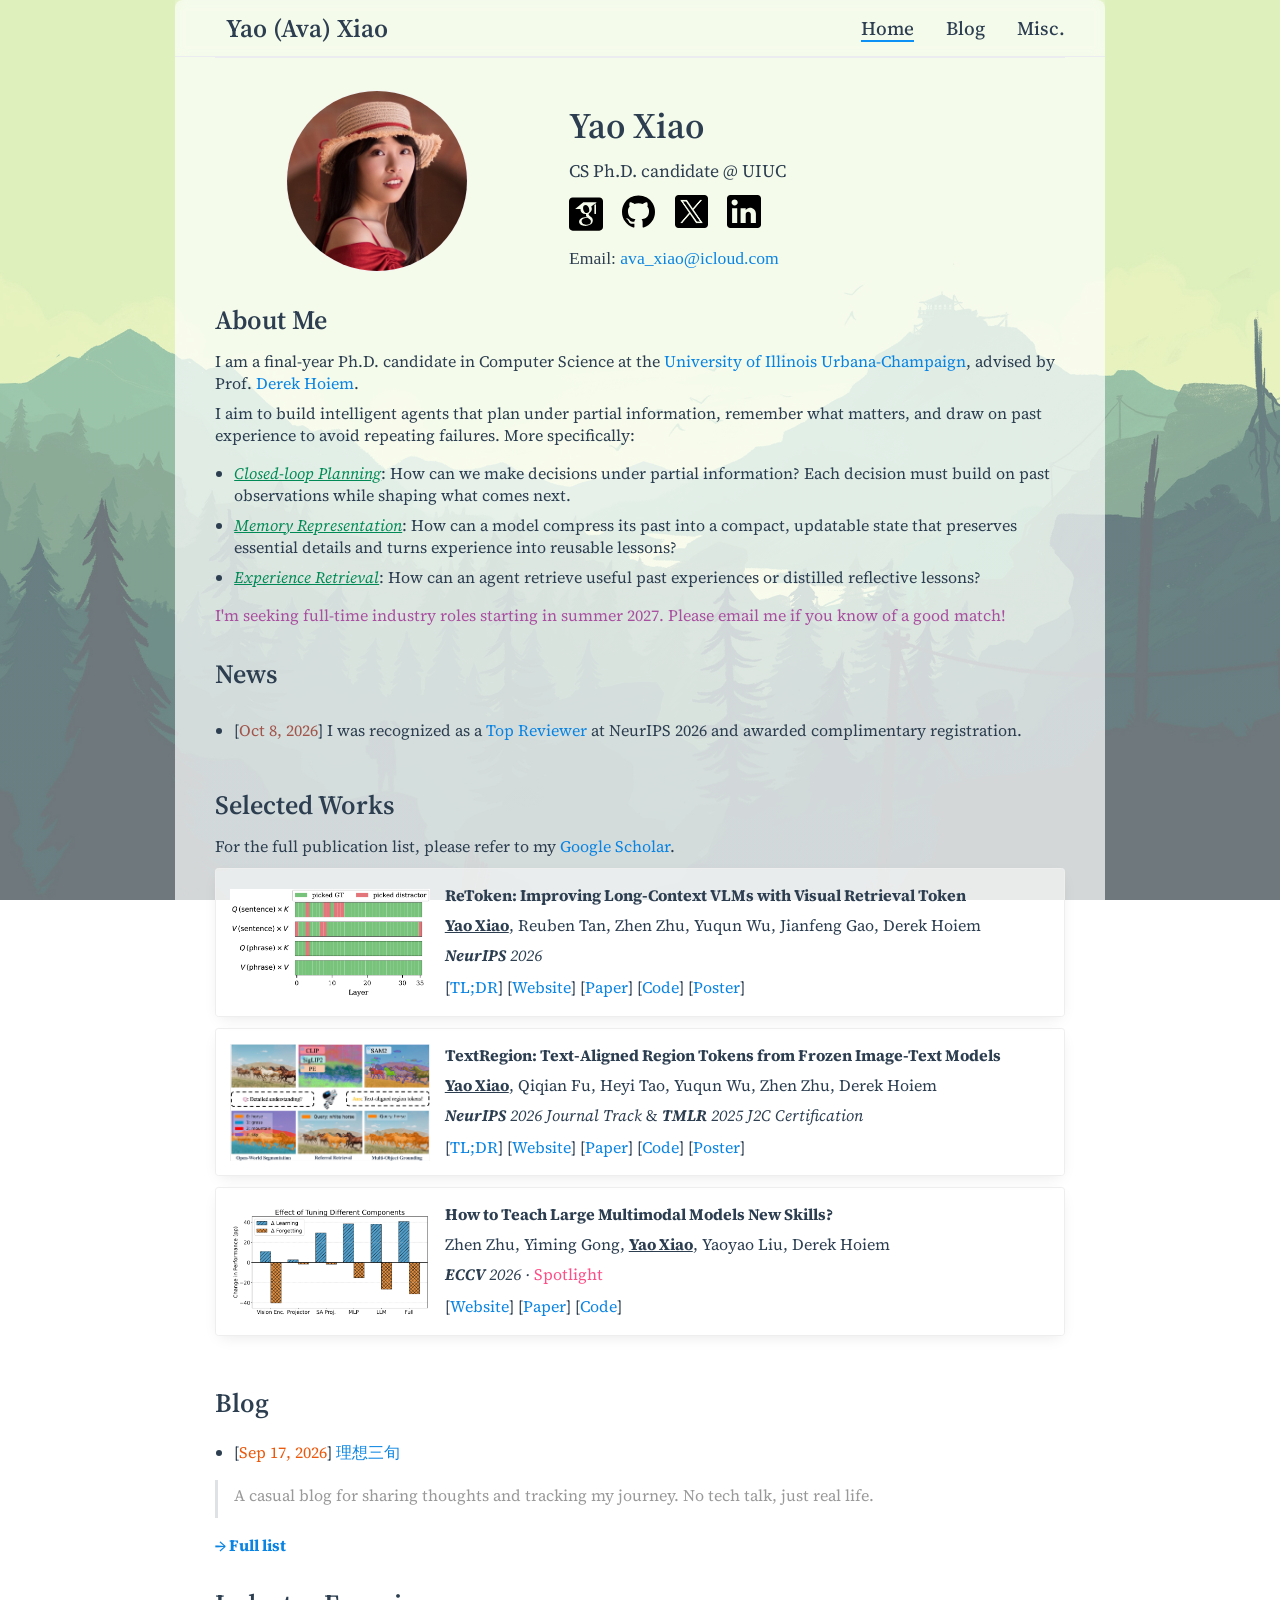
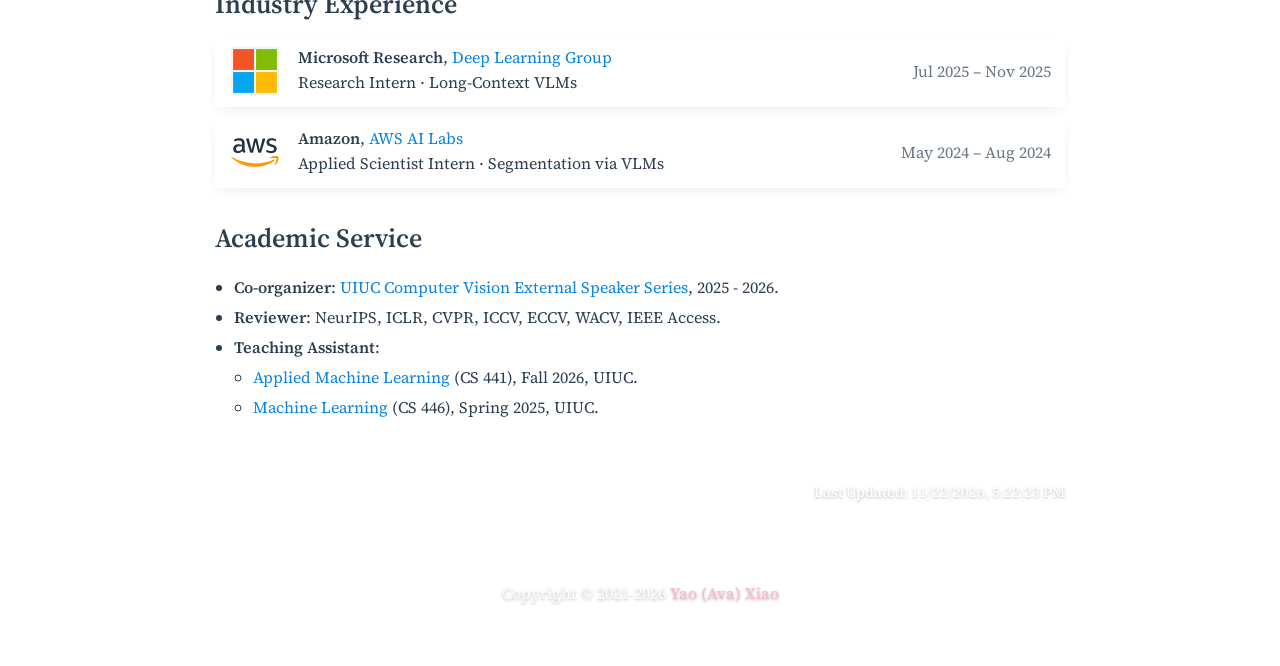
==== commit acbb8930: "update" ====
--- a/index.html
+++ b/index.html
@@ -8,8 +8,8 @@
     <link rel="icon" href="https://avaxiao.github.io/profile/logo.jpg">
   <link rel="stylesheet" href="https://fonts.googleapis.com/css2?family=Source+Serif+4:ital,wght@0,400;0,600;1,400;1,600&amp;display=swap">
     
-    <link rel="preload" href="/assets/css/0.styles.882c5f4f.css" as="style"><link rel="preload" href="/assets/js/app.a8bb3e1a.js" as="script"><link rel="preload" href="/assets/js/5.07fe0f39.js" as="script"><link rel="preload" href="/assets/js/14.7d850abe.js" as="script"><link rel="preload" href="/assets/js/10.aa9032cf.js" as="script"><link rel="preload" href="/assets/js/9.0de80fd2.js" as="script"><link rel="preload" href="/assets/js/7.dc14efc3.js" as="script"><link rel="preload" href="/assets/js/6.19855a7a.js" as="script"><link rel="prefetch" href="/assets/js/11.43644b0a.js"><link rel="prefetch" href="/assets/js/12.134be8d9.js"><link rel="prefetch" href="/assets/js/13.8abe0fe5.js"><link rel="prefetch" href="/assets/js/15.1deaf871.js"><link rel="prefetch" href="/assets/js/16.cf9fee51.js"><link rel="prefetch" href="/assets/js/2.a066a503.js"><link rel="prefetch" href="/assets/js/3.49cc50d8.js"><link rel="prefetch" href="/assets/js/4.90ec46bd.js"><link rel="prefetch" href="/assets/js/8.fad3bb73.js">
-    <link rel="stylesheet" href="/assets/css/0.styles.882c5f4f.css">
+    <link rel="preload" href="/assets/css/0.styles.a370bef5.css" as="style"><link rel="preload" href="/assets/js/app.d29498c7.js" as="script"><link rel="preload" href="/assets/js/5.4129ff75.js" as="script"><link rel="preload" href="/assets/js/14.7d850abe.js" as="script"><link rel="preload" href="/assets/js/10.aa9032cf.js" as="script"><link rel="preload" href="/assets/js/9.0de80fd2.js" as="script"><link rel="preload" href="/assets/js/7.dc14efc3.js" as="script"><link rel="preload" href="/assets/js/6.19855a7a.js" as="script"><link rel="prefetch" href="/assets/js/11.43644b0a.js"><link rel="prefetch" href="/assets/js/12.134be8d9.js"><link rel="prefetch" href="/assets/js/13.dec79e2a.js"><link rel="prefetch" href="/assets/js/15.1deaf871.js"><link rel="prefetch" href="/assets/js/16.cf9fee51.js"><link rel="prefetch" href="/assets/js/2.a066a503.js"><link rel="prefetch" href="/assets/js/3.ef67805b.js"><link rel="prefetch" href="/assets/js/4.90ec46bd.js"><link rel="prefetch" href="/assets/js/8.fad3bb73.js">
+    <link rel="stylesheet" href="/assets/css/0.styles.a370bef5.css">
   </head>
   <body>
     <div id="app" data-server-rendered="true"><div class="theme-container no-sidebar home-page"><header class="navbar"><div class="sidebar-button"><svg xmlns="http://www.w3.org/2000/svg" aria-hidden="true" role="img" viewBox="0 0 448 512" class="icon"><path fill="currentColor" d="M436 124H12c-6.627 0-12-5.373-12-12V80c0-6.627 5.373-12 12-12h424c6.627 0 12 5.373 12 12v32c0 6.627-5.373 12-12 12zm0 160H12c-6.627 0-12-5.373-12-12v-32c0-6.627 5.373-12 12-12h424c6.627 0 12 5.373 12 12v32c0 6.627-5.373 12-12 12zm0 160H12c-6.627 0-12-5.373-12-12v-32c0-6.627 5.373-12 12-12h424c6.627 0 12 5.373 12 12v32c0 6.627-5.373 12-12 12z"></path></svg></div> <a href="/" class="home-link router-link-exact-active router-link-active"><!----> <span class="site-name">Yao (Ava) Xiao</span></a> <div class="links"><!----> <nav class="nav-links can-hide"><div class="nav-item"><a href="/" class="nav-link router-link-exact-active router-link-active">
@@ -75,6 +75,6 @@
 
     Copyright © 2021-2026
     <a href="https://avaxiao.github.io/blog/" target="_blank" title="Yao (Ava) Xiao"><span style="color:#f8bbd0;">Yao (Ava) Xiao</span></a> <br><br></div></div><div class="global-ui"></div></div>
-    <script src="/assets/js/app.a8bb3e1a.js" defer></script><script src="/assets/js/5.07fe0f39.js" defer></script><script src="/assets/js/14.7d850abe.js" defer></script><script src="/assets/js/10.aa9032cf.js" defer></script><script src="/assets/js/9.0de80fd2.js" defer></script><script src="/assets/js/7.dc14efc3.js" defer></script><script src="/assets/js/6.19855a7a.js" defer></script>
+    <script src="/assets/js/app.d29498c7.js" defer></script><script src="/assets/js/5.4129ff75.js" defer></script><script src="/assets/js/14.7d850abe.js" defer></script><script src="/assets/js/10.aa9032cf.js" defer></script><script src="/assets/js/9.0de80fd2.js" defer></script><script src="/assets/js/7.dc14efc3.js" defer></script><script src="/assets/js/6.19855a7a.js" defer></script>
   </body>
 </html>
--- a/assets/css/0.styles.a370bef5.css
+++ b/assets/css/0.styles.a370bef5.css
@@ -0,0 +1 @@
+#nprogress{pointer-events:none}#nprogress .bar{background:#0984e3;position:fixed;z-index:1031;top:0;left:0;width:100%;height:2px}#nprogress .peg{display:block;position:absolute;right:0;width:100px;height:100%;box-shadow:0 0 10px #0984e3,0 0 5px #0984e3;opacity:1;-webkit-transform:rotate(3deg) translateY(-4px);transform:rotate(3deg) translateY(-4px)}#nprogress .spinner{display:block;position:fixed;z-index:1031;top:15px;right:15px}#nprogress .spinner-icon{width:18px;height:18px;box-sizing:border-box;border-color:#0984e3 transparent transparent #0984e3;border-style:solid;border-width:2px;border-radius:50%;-webkit-animation:nprogress-spinner .4s linear infinite;animation:nprogress-spinner .4s linear infinite}.nprogress-custom-parent{overflow:hidden;position:relative}.nprogress-custom-parent #nprogress .bar,.nprogress-custom-parent #nprogress .spinner{position:absolute}@-webkit-keyframes nprogress-spinner{0%{-webkit-transform:rotate(0deg);transform:rotate(0deg)}to{-webkit-transform:rotate(1turn);transform:rotate(1turn)}}@keyframes nprogress-spinner{0%{-webkit-transform:rotate(0deg);transform:rotate(0deg)}to{-webkit-transform:rotate(1turn);transform:rotate(1turn)}}.icon.outbound{color:#aaa;display:inline-block;vertical-align:middle;position:relative;top:-1px}.home{padding:3.6rem 2rem 0;max-width:850px;margin:0 auto;display:block}.home .hero{text-align:center}.home .hero img{max-width:100%;max-height:280px;display:block;margin:3rem auto 1.5rem}.home .hero h1{font-size:3rem}.home .hero .action,.home .hero .description,.home .hero h1{margin:1.8rem auto}.home .hero .description{max-width:35rem;font-size:1.6rem;line-height:1.3;color:#6a8bad}.home .hero .action-button{display:inline-block;font-size:1.2rem;color:#fff;background-color:#0984e3;padding:.8rem 1.6rem;border-radius:4px;-webkit-transition:background-color .1s ease;transition:background-color .1s ease;box-sizing:border-box;border-bottom:1px solid #0877cc}.home .hero .action-button:hover{background-color:#1292f6}.home .features{border-top:1px solid #eaecef;padding:1.2rem 0;margin-top:2.5rem;display:-webkit-box;display:flex;flex-wrap:wrap;-webkit-box-align:start;align-items:flex-start;align-content:stretch;-webkit-box-pack:justify;justify-content:space-between}.home .feature{-webkit-box-flex:1;flex-grow:1;flex-basis:30%;max-width:30%}.home .feature h2{font-size:1.4rem;font-weight:500;border-bottom:none;padding-bottom:0;color:#3a5169}.home .feature p{color:#4e6e8e}.home .footer{padding:2.5rem;border-top:1px solid #eaecef;text-align:center;color:#4e6e8e}@media (max-width:719px){.home .features{-webkit-box-orient:vertical;-webkit-box-direction:normal;flex-direction:column}.home .feature{max-width:100%;padding:0 2.5rem}}@media (max-width:419px){.home{padding-left:1.5rem;padding-right:1.5rem}.home .hero img{max-height:210px;margin:2rem auto 1.2rem}.home .hero h1{font-size:2rem}.home .hero .action,.home .hero .description,.home .hero h1{margin:1.2rem auto}.home .hero .description{font-size:1.2rem}.home .hero .action-button{font-size:1rem;padding:.6rem 1.2rem}.home .feature h2{font-size:1.25rem}}.search-box{display:inline-block;position:relative;margin-right:1rem}.search-box input{cursor:text;width:10rem;height:2rem;color:#4e6e8e;display:inline-block;border:1px solid #cfd4db;border-radius:2rem;font-size:.9rem;line-height:2rem;padding:0 .5rem 0 2rem;outline:none;-webkit-transition:all .2s ease;transition:all .2s ease;background:#fff url(/assets/img/search.83621669.svg) .6rem .5rem no-repeat;background-size:1rem}.search-box input:focus{cursor:auto;border-color:#0984e3}.search-box .suggestions{background:#fff;width:20rem;position:absolute;top:1.5rem;border:1px solid #cfd4db;border-radius:6px;padding:.4rem;list-style-type:none}.search-box .suggestions.align-right{right:0}.search-box .suggestion{line-height:1.4;padding:.4rem .6rem;border-radius:4px;cursor:pointer}.search-box .suggestion a{white-space:normal;color:#5d82a6}.search-box .suggestion a .page-title{font-weight:600}.search-box .suggestion a .header{font-size:.9em;margin-left:.25em}.search-box .suggestion.focused{background-color:#f3f4f5}.search-box .suggestion.focused a{color:#0984e3}@media (max-width:959px){.search-box input{cursor:pointer;width:0;border-color:transparent;position:relative}.search-box input:focus{cursor:text;left:0;width:10rem}}@media (-ms-high-contrast:none){.search-box input{height:2rem}}@media (max-width:959px) and (min-width:719px){.search-box .suggestions{left:0}}@media (max-width:719px){.search-box{margin-right:0}.search-box input{left:1rem}.search-box .suggestions{right:0}}@media (max-width:419px){.search-box .suggestions{width:calc(100vw - 4rem)}.search-box input:focus{width:8rem}}.sidebar-button{cursor:pointer;display:none;width:1.25rem;height:1.25rem;position:absolute;padding:.6rem;top:.6rem;left:1rem}.sidebar-button .icon{display:block;width:1.25rem;height:1.25rem}@media (max-width:719px){.sidebar-button{display:block}}.homepage-dropdown{position:relative;display:inline-block}.homepage-dropdown-toggle{padding:0;border:0;background:transparent;color:inherit;font:inherit;font-weight:500;line-height:1.4rem;cursor:pointer}.homepage-dropdown-toggle.with-link{display:none}.homepage-dropdown .homepage-dropdown-list{position:absolute;top:100%;left:calc(-1.25rem - 1px);z-index:1;margin:0;padding:.6rem 0;list-style:none;border:1px solid rgba(47,72,64,.09);border-radius:.25rem;background:hsla(0,0%,100%,.9);color:#000;text-align:left;white-space:nowrap}.navbar .homepage-dropdown-list{box-shadow:0 5px 15px -6px rgba(35,62,52,.13)}@supports ((-webkit-backdrop-filter:blur(12px)) or (backdrop-filter:blur(12px))){.navbar:has(.homepage-dropdown.is-open){-webkit-backdrop-filter:none}.navbar:has(.homepage-dropdown.is-open):before{content:"";position:absolute;z-index:-1;pointer-events:none;-webkit-backdrop-filter:blur(6px);backdrop-filter:blur(6px)}.navbar .homepage-dropdown-list{background-color:hsla(0,0%,100%,.48);-webkit-backdrop-filter:blur(12px);backdrop-filter:blur(12px)}}.homepage-dropdown-list ul{padding:0;list-style:none}.homepage-dropdown .homepage-dropdown-list a{display:block;position:relative;padding:0 1.5rem 0 1.25rem;border-bottom:0;color:inherit;font-weight:400;line-height:1.7rem}.homepage-dropdown-list:not(:has(a:is(:hover,:active,:focus-visible))) a.dropdown-index,.homepage-dropdown .homepage-dropdown-list:not(:has(a:hover)) a:focus-visible,.homepage-dropdown .homepage-dropdown-list a:active,.homepage-dropdown .homepage-dropdown-list a:hover{color:#0984e3}.navbar .homepage-dropdown-list:not(:has(a:hover)) a:focus-visible:after,.navbar .homepage-dropdown-list:not(:has(a:is(:hover,:active,:focus-visible))) .dropdown-index:after,.navbar .homepage-dropdown-list a:is(:hover,:active):after{content:"";position:absolute;left:9px;top:calc(50% - 2px);border-top:3px solid transparent;border-bottom:3px solid transparent;border-left:5px solid}@media (min-width:720px) and (hover:hover){.navbar .nav-links{position:relative}.navbar .nav-links:after{content:"";position:absolute;top:var(--hover-y,0);left:0;width:var(--hover-width,0);height:2px;pointer-events:none;background:#0d90f5;opacity:0;-webkit-transform:translateX(var(--hover-x,0));transform:translateX(var(--hover-x,0));-webkit-transition:width .18s ease-out,opacity .12s,-webkit-transform .18s ease-out;transition:width .18s ease-out,opacity .12s,-webkit-transform .18s ease-out;transition:transform .18s ease-out,width .18s ease-out,opacity .12s;transition:transform .18s ease-out,width .18s ease-out,opacity .12s,-webkit-transform .18s ease-out}.navbar .nav-links.show-hover-line:after{opacity:1}}@media (prefers-reduced-motion:reduce){.navbar .nav-links:after{-webkit-transition:none;transition:none}}@media (hover:none),(max-width:719px){.homepage-dropdown-toggle.with-link{display:inline-block;margin-left:.25rem;min-width:1.75rem;min-height:1.75rem}}@media (max-width:719px){.sidebar .homepage-dropdown-list{position:static;margin:0;padding:.25rem 0;border:0;background:transparent}.sidebar .homepage-dropdown-list a{padding:0}}.nav-links{display:inline-block}.nav-links a{line-height:1.4rem;color:inherit}.nav-links a.router-link-active,.nav-links a:hover{color:#0984e3}.nav-links .nav-item{position:relative;display:inline-block;margin-left:2rem;line-height:2rem}.nav-links .nav-item:first-child{margin-left:0}.nav-links .repo-link{margin-left:1.5rem}@media (max-width:719px){.nav-links .nav-item,.nav-links .repo-link{margin-left:0}}@media (min-width:719px){.nav-links a.router-link-active,.nav-links a:hover{color:#2c3e50}.nav-item>a:not(.external).router-link-active,.nav-item>a:not(.external):hover{margin-bottom:-2px;border-bottom:2px solid #0d90f5}}.navbar{position:fixed!important;max-width:850px;margin:0 auto;padding:.7rem;line-height:2.2rem}.navbar a,.navbar img,.navbar span{display:inline-block}.navbar .logo{height:2.2rem;min-width:2.2rem;margin-right:.8rem;vertical-align:top}.navbar .site-name{font-size:1.5em;font-weight:600;color:#2c3e50;position:relative}.navbar .links{padding-right:0;box-sizing:border-box;background-color:#fff;white-space:nowrap;font-size:1.2rem;position:absolute;right:0;top:.7rem;display:-webkit-box;display:flex}.navbar .links .search-box{-webkit-box-flex:0;flex:0 0 auto;vertical-align:top}@media (max-width:719px){.navbar{padding-left:4rem}.navbar .can-hide{display:none}.navbar .links{padding-left:1.5rem}.navbar .site-name{font-size:1.2em;width:calc(100vw - 9.4rem);overflow:hidden;white-space:nowrap;text-overflow:ellipsis}}.page-edit{max-width:850px;margin:0 auto;padding:2rem 2.5rem}@media (max-width:959px){.page-edit{padding:2rem}}@media (max-width:419px){.page-edit{padding:1.5rem}}.page-edit{padding-top:1rem;padding-bottom:1rem;overflow:auto}.page-edit .edit-link{display:inline-block}.page-edit .edit-link a{color:#4e6e8e;margin-right:.25rem}.page-edit .last-updated{float:right;font-size:.9em}.page-edit .last-updated .prefix{font-weight:500;color:#4e6e8e}.page-edit .last-updated .time{font-weight:400;color:#767676}@media (max-width:719px){.page-edit .edit-link{margin-bottom:.5rem}.page-edit .last-updated{font-size:.8em;float:none;text-align:left}}.page-nav{max-width:850px;margin:0 auto;padding:2rem 2.5rem}@media (max-width:959px){.page-nav{padding:2rem}}@media (max-width:419px){.page-nav{padding:1.5rem}}.page-nav{padding-top:1rem;padding-bottom:0}.page-nav .inner{min-height:2rem;margin-top:0;border-top:1px solid #eaecef;padding-top:1rem;overflow:auto}.page-nav .next{float:right}.page{padding-bottom:2rem;display:block}.dropdown-enter,.dropdown-leave-to{height:0!important}.sidebar-group .sidebar-group{padding-left:.5em}.sidebar-group:not(.collapsable) .sidebar-heading:not(.clickable){cursor:auto;color:inherit}.sidebar-group.is-sub-group{padding-left:0}.sidebar-group.is-sub-group>.sidebar-heading{font-size:.95em;line-height:1.4;font-weight:400;padding-left:2rem}.sidebar-group.is-sub-group>.sidebar-heading:not(.clickable){opacity:.5}.sidebar-group.is-sub-group>.sidebar-group-items{padding-left:1rem}.sidebar-group.is-sub-group>.sidebar-group-items>li>.sidebar-link{font-size:.95em;border-left:none}.sidebar-group.depth-2>.sidebar-heading{border-left:none}.sidebar-heading{color:#2c3e50;-webkit-transition:color .15s ease;transition:color .15s ease;cursor:pointer;font-size:1.1em;font-weight:700;padding:.35rem 1.5rem .35rem 1.25rem;width:100%;box-sizing:border-box;margin:0;border-left:.25rem solid transparent}.sidebar-heading.open,.sidebar-heading:hover{color:inherit}.sidebar-heading .arrow{position:relative;top:-.12em;left:.5em}.sidebar-heading.clickable.active{font-weight:600;color:#0984e3;border-left-color:#0984e3}.sidebar-heading.clickable:hover{color:#0984e3}.sidebar-group-items{-webkit-transition:height .1s ease-out;transition:height .1s ease-out;font-size:.95em;overflow:hidden}.sidebar .sidebar-sub-headers{padding-left:1rem;font-size:.95em}a.sidebar-link{font-size:1em;font-weight:400;display:inline-block;color:#2c3e50;border-left:.25rem solid transparent;padding:.35rem 1rem .35rem 1.25rem;line-height:1.4;width:100%;box-sizing:border-box}a.sidebar-link:hover{color:#0984e3}a.sidebar-link.active{font-weight:600;color:#0984e3;border-left-color:#0984e3}.sidebar-group a.sidebar-link{padding-left:2rem}.sidebar-sub-headers a.sidebar-link{padding-top:.25rem;padding-bottom:.25rem;border-left:none}.sidebar-sub-headers a.sidebar-link.active{font-weight:500}.sidebar ul{padding:0;margin:0;list-style-type:none}.sidebar a{display:inline-block}.sidebar .nav-links{display:none;border-bottom:1px solid #eaecef;padding:.5rem 0 .75rem}.sidebar .nav-links a{font-weight:600}.sidebar .nav-links .nav-item,.sidebar .nav-links .repo-link{display:block;line-height:1.25rem;font-size:1.1em;padding:.5rem 0 .5rem 1.5rem}.sidebar>.sidebar-links{padding:1.5rem 0}.sidebar>.sidebar-links>li>a.sidebar-link{font-size:1.1em;line-height:1.7;font-weight:700}.sidebar>.sidebar-links>li:not(:first-child){margin-top:.75rem}@media (max-width:719px){.sidebar .nav-links{display:block}.sidebar .nav-links .dropdown-wrapper .nav-dropdown .dropdown-item a.router-link-active:after{top:calc(1rem - 2px)}.sidebar>.sidebar-links{padding:1rem 0}}.footer{padding:2rem 1.5rem 2.5rem;text-align:center;color:#999;box-sizing:border-box;font-size:1rem;-webkit-transition:all .2s ease;transition:all .2s ease}.footer>span{line-height:1.5rem}.footer .icons{margin-bottom:12px}.footer .icons .iconfont{padding:0 10px;font-size:1.3rem}.footer a{color:inherit}.footer a:hover{color:#0984e3}@media (min-width:720px){.sidebar-open .footer{width:auto;padding-left:21.5rem}}@media (min-width:1520px){.have-rightmenu .footer{padding-right:$rightMenuWidth1.5rem}}.no-sidebar .footer{width:auto;padding-left:1.5rem}.theme-container.home-page .page{font-size:16px;background-color:$homeBgColor}.theme-container.home-page .page p{margin:0 0 .5rem}.theme-container.home-page .page ol,.theme-container.home-page .page p,.theme-container.home-page .page ul{line-height:normal}.theme-container.home-page .page a{font-weight:400}.theme-container.home-page .page .theme-default-content:not(.custom)>h2{margin-bottom:.5rem}.theme-container.home-page .page .theme-default-content:not(.custom)>h2:first-child+p{margin-top:.5rem}.theme-container.home-page .page .theme-default-content:not(.custom)>h3{padding-top:4rem}.theme-container.home-page .page .md-card{min-height:140px;margin-top:1.5em}.theme-container.home-page .page .md-card .card-image{padding:0}.theme-container.home-page .page .md-card .card-image img{Margin-right:1.5em;border:0 solid #eee}@media (max-width:419px){ol,p,ul{line-height:1.5}.md-card .card-image img{width:100%;max-width:400px}}code[class*=language-],pre[class*=language-]{color:#ccc;background:none;font-family:Consolas,Monaco,Andale Mono,Ubuntu Mono,monospace;font-size:1em;text-align:left;white-space:pre;word-spacing:normal;word-break:normal;word-wrap:normal;line-height:1.5;-moz-tab-size:4;-o-tab-size:4;tab-size:4;-webkit-hyphens:none;-ms-hyphens:none;hyphens:none}pre[class*=language-]{padding:1em;margin:.5em 0;overflow:auto}:not(pre)>code[class*=language-],pre[class*=language-]{background:#2d2d2d}:not(pre)>code[class*=language-]{padding:.1em;border-radius:.3em;white-space:normal}.token.block-comment,.token.cdata,.token.comment,.token.doctype,.token.prolog{color:#999}.token.punctuation{color:#ccc}.token.attr-name,.token.deleted,.token.namespace,.token.tag{color:#e2777a}.token.function-name{color:#6196cc}.token.boolean,.token.function,.token.number{color:#f08d49}.token.class-name,.token.constant,.token.property,.token.symbol{color:#f8c555}.token.atrule,.token.builtin,.token.important,.token.keyword,.token.selector{color:#cc99cd}.token.attr-value,.token.char,.token.regex,.token.string,.token.variable{color:#7ec699}.token.entity,.token.operator,.token.url{color:#67cdcc}.token.bold,.token.important{font-weight:700}.token.italic{font-style:italic}.token.entity{cursor:help}.token.inserted{color:green}.theme-default-content code{color:#476582;padding:.25rem .5rem;margin:0;font-size:.85em;background-color:rgba(27,31,35,.05);border-radius:3px}.theme-default-content code .token.deleted{color:#ec5975}.theme-default-content code .token.inserted{color:#0984e3}.theme-default-content pre,.theme-default-content pre[class*=language-]{line-height:1.4;padding:1.25rem 1.5rem;margin:.85rem 0;background-color:#282c34;border-radius:6px;overflow:auto}.theme-default-content pre[class*=language-] code,.theme-default-content pre code{color:#fff;padding:0;background-color:transparent;border-radius:0}div[class*=language-]{position:relative;background-color:#282c34;border-radius:6px}div[class*=language-] .highlight-lines{-webkit-user-select:none;-ms-user-select:none;user-select:none;padding-top:1.3rem;position:absolute;top:0;left:0;width:100%;line-height:1.4}div[class*=language-] .highlight-lines .highlighted{background-color:rgba(0,0,0,.66)}div[class*=language-] pre,div[class*=language-] pre[class*=language-]{background:transparent;position:relative;z-index:1}div[class*=language-]:before{position:absolute;z-index:3;top:.8em;right:1em;font-size:.75rem;color:hsla(0,0%,100%,.4)}div[class*=language-]:not(.line-numbers-mode) .line-numbers-wrapper{display:none}div[class*=language-].line-numbers-mode .highlight-lines .highlighted{position:relative}div[class*=language-].line-numbers-mode .highlight-lines .highlighted:before{content:" ";position:absolute;z-index:3;left:0;top:0;display:block;width:3.5rem;height:100%;background-color:rgba(0,0,0,.66)}div[class*=language-].line-numbers-mode pre{padding-left:4.5rem;vertical-align:middle}div[class*=language-].line-numbers-mode .line-numbers-wrapper{position:absolute;top:0;width:3.5rem;text-align:center;color:hsla(0,0%,100%,.3);padding:1.25rem 0;line-height:1.4}div[class*=language-].line-numbers-mode .line-numbers-wrapper br{-webkit-user-select:none;-ms-user-select:none;user-select:none}div[class*=language-].line-numbers-mode .line-numbers-wrapper .line-number{position:relative;z-index:4;-webkit-user-select:none;-ms-user-select:none;user-select:none;font-size:.85em}div[class*=language-].line-numbers-mode:after{content:"";position:absolute;z-index:2;top:0;left:0;width:3.5rem;height:100%;border-radius:6px 0 0 6px;border-right:1px solid rgba(0,0,0,.66);background-color:#282c34}div[class~=language-js]:before{content:"js"}div[class~=language-ts]:before{content:"ts"}div[class~=language-html]:before{content:"html"}div[class~=language-md]:before{content:"md"}div[class~=language-vue]:before{content:"vue"}div[class~=language-css]:before{content:"css"}div[class~=language-sass]:before{content:"sass"}div[class~=language-scss]:before{content:"scss"}div[class~=language-less]:before{content:"less"}div[class~=language-stylus]:before{content:"stylus"}div[class~=language-go]:before{content:"go"}div[class~=language-java]:before{content:"java"}div[class~=language-c]:before{content:"c"}div[class~=language-sh]:before{content:"sh"}div[class~=language-yaml]:before{content:"yaml"}div[class~=language-py]:before{content:"py"}div[class~=language-docker]:before{content:"docker"}div[class~=language-dockerfile]:before{content:"dockerfile"}div[class~=language-makefile]:before{content:"makefile"}div[class~=language-javascript]:before{content:"js"}div[class~=language-typescript]:before{content:"ts"}div[class~=language-markup]:before{content:"html"}div[class~=language-markdown]:before{content:"md"}div[class~=language-json]:before{content:"json"}div[class~=language-ruby]:before{content:"rb"}div[class~=language-python]:before{content:"py"}div[class~=language-bash]:before{content:"sh"}div[class~=language-php]:before{content:"php"}.custom-block .custom-block-title{font-weight:600;margin-bottom:-.4rem}.custom-block.danger,.custom-block.tip,.custom-block.warning{padding:.1rem 1.5rem;border-left-width:.5rem;border-left-style:solid;margin:1rem 0}.custom-block.tip{background-color:#f3f5f7;border-color:#42b983}.custom-block.warning{background-color:rgba(255,229,100,.3);border-color:#e7c000;color:#6b5900}.custom-block.warning .custom-block-title{color:#b29400}.custom-block.warning a{color:#2c3e50}.custom-block.danger{background-color:#ffe6e6;border-color:#c00;color:#4d0000}.custom-block.danger .custom-block-title{color:#900}.custom-block.danger a{color:#2c3e50}.custom-block.details{display:block;position:relative;border-radius:2px;margin:1.6em 0;padding:1.6em;background-color:#eee}.custom-block.details h4{margin-top:0}.custom-block.details figure:last-child,.custom-block.details p:last-child{margin-bottom:0;padding-bottom:0}.custom-block.details summary{outline:none;cursor:pointer}.arrow{display:inline-block;width:0;height:0}.arrow.up{border-bottom:6px solid #ccc}.arrow.down,.arrow.up{border-left:4px solid transparent;border-right:4px solid transparent}.arrow.down{border-top:6px solid #ccc}.arrow.right{border-left:6px solid #ccc}.arrow.left,.arrow.right{border-top:4px solid transparent;border-bottom:4px solid transparent}.arrow.left{border-right:6px solid #ccc}.theme-default-content:not(.custom){max-width:850px;margin:0 auto;padding:2rem 2.5rem}@media (max-width:959px){.theme-default-content:not(.custom){padding:2rem}}@media (max-width:419px){.theme-default-content:not(.custom){padding:1.5rem}}.table-of-contents .badge{vertical-align:middle}body,html{padding:0;margin:0;background-color:#fff}body{font-family:-apple-system,BlinkMacSystemFont,Segoe UI,Roboto,Oxygen,Ubuntu,Cantarell,Fira Sans,Droid Sans,Helvetica Neue,sans-serif;-webkit-font-smoothing:antialiased;-moz-osx-font-smoothing:grayscale;font-size:16px;color:#2c3e50}.page{padding-left:20rem}.navbar{z-index:20;right:0;height:3.6rem;background-color:#fff;box-sizing:border-box;border-bottom:1px solid #eaecef}.navbar,.sidebar-mask{position:fixed;top:0;left:0}.sidebar-mask{z-index:9;width:100vw;height:100vh;display:none}.sidebar{font-size:16px;background-color:#fff;width:20rem;position:fixed;z-index:10;margin:0;top:3.6rem;left:0;bottom:0;box-sizing:border-box;border-right:1px solid #eaecef;overflow-y:auto}.theme-default-content:not(.custom)>:first-child{margin-top:3.6rem}.theme-default-content:not(.custom) a:hover{text-decoration:underline}.theme-default-content:not(.custom) p.demo{padding:1rem 1.5rem;border:1px solid #ddd;border-radius:4px}.theme-default-content:not(.custom) img{max-width:100%}.theme-default-content.custom{padding:0;margin:0}.theme-default-content.custom img{max-width:100%}a{font-weight:500;text-decoration:none}a,p a code{color:#0984e3}p a code{font-weight:400}kbd{background:#eee;border:.15rem solid #ddd;border-bottom:.25rem solid #ddd;border-radius:.15rem;padding:0 .15em}blockquote{font-size:1rem;color:#999;border-left:.2rem solid #dfe2e5;margin:1rem 0;padding:.25rem 0 .25rem 1rem}blockquote>p{margin:0}ol,ul{padding-left:1.2em}strong{font-weight:600}h1,h2,h3,h4,h5,h6{font-weight:600;line-height:1.25}.theme-default-content:not(.custom)>h1,.theme-default-content:not(.custom)>h2,.theme-default-content:not(.custom)>h3,.theme-default-content:not(.custom)>h4,.theme-default-content:not(.custom)>h5,.theme-default-content:not(.custom)>h6{margin-top:-3.1rem;padding-top:4.6rem;margin-bottom:0}.theme-default-content:not(.custom)>h1:first-child,.theme-default-content:not(.custom)>h2:first-child,.theme-default-content:not(.custom)>h3:first-child,.theme-default-content:not(.custom)>h4:first-child,.theme-default-content:not(.custom)>h5:first-child,.theme-default-content:not(.custom)>h6:first-child{margin-top:-1.5rem;margin-bottom:1rem}.theme-default-content:not(.custom)>h1:first-child+.custom-block,.theme-default-content:not(.custom)>h1:first-child+p,.theme-default-content:not(.custom)>h1:first-child+pre,.theme-default-content:not(.custom)>h2:first-child+.custom-block,.theme-default-content:not(.custom)>h2:first-child+p,.theme-default-content:not(.custom)>h2:first-child+pre,.theme-default-content:not(.custom)>h3:first-child+.custom-block,.theme-default-content:not(.custom)>h3:first-child+p,.theme-default-content:not(.custom)>h3:first-child+pre,.theme-default-content:not(.custom)>h4:first-child+.custom-block,.theme-default-content:not(.custom)>h4:first-child+p,.theme-default-content:not(.custom)>h4:first-child+pre,.theme-default-content:not(.custom)>h5:first-child+.custom-block,.theme-default-content:not(.custom)>h5:first-child+p,.theme-default-content:not(.custom)>h5:first-child+pre,.theme-default-content:not(.custom)>h6:first-child+.custom-block,.theme-default-content:not(.custom)>h6:first-child+p,.theme-default-content:not(.custom)>h6:first-child+pre{margin-top:2rem}h1:focus .header-anchor,h1:hover .header-anchor,h2:focus .header-anchor,h2:hover .header-anchor,h3:focus .header-anchor,h3:hover .header-anchor,h4:focus .header-anchor,h4:hover .header-anchor,h5:focus .header-anchor,h5:hover .header-anchor,h6:focus .header-anchor,h6:hover .header-anchor{opacity:1}h1{font-size:2.2rem}h2{padding-bottom:.3rem;font-size:1.65rem}h3{font-size:1.35rem}a.header-anchor{font-size:.85em;float:left;margin-left:-.87em;padding-right:.23em;margin-top:.125em;opacity:0}a.header-anchor:focus,a.header-anchor:hover{text-decoration:none}.line-number,code,kbd{font-family:source-code-pro,Menlo,Monaco,Consolas,Courier New,monospace}ol,p,ul{line-height:1.7}hr{border:0;border-top:1px solid #eaecef}table{border-collapse:collapse;margin:1rem 0;display:block;overflow-x:auto}tr{border-top:1px solid #dfe2e5}tr:nth-child(2n){background-color:#f6f8fa}td,th{border:1px solid #dfe2e5;padding:.6em 1em}.theme-container.sidebar-open .sidebar-mask{display:block}.theme-container.no-navbar .theme-default-content:not(.custom)>h1,.theme-container.no-navbar h2,.theme-container.no-navbar h3,.theme-container.no-navbar h4,.theme-container.no-navbar h5,.theme-container.no-navbar h6{margin-top:1.5rem;padding-top:0}.theme-container.no-navbar .sidebar{top:0}@media (min-width:720px){.theme-container.no-sidebar .sidebar{display:none}.theme-container.no-sidebar .page{padding-left:0}}@media (max-width:959px){.sidebar{font-size:15px;width:16.4rem}.page{padding-left:16.4rem}}@media (max-width:719px){.sidebar{top:0;padding-top:3.6rem;transform:translateX(-100%);transition:transform .2s ease}.page{padding-left:0}.theme-container.sidebar-open .sidebar{transform:translateX(0)}.theme-container.no-navbar .sidebar{padding-top:0}}@media (max-width:419px){h1{font-size:1.9rem}.theme-default-content div[class*=language-]{margin:.85rem -1.5rem;border-radius:0}}.icon.outbound{display:none}body:before{content:"";width:100%;height:100vh;position:fixed;top:0;left:0;z-index:-1;background:linear-gradient(hsla(0,0%,100%,.4),hsla(0,0%,100%,.4)),url(/bg/green.jpeg) 50%/cover no-repeat;will-change:transform}body{overflow-x:hidden;background:transparent;font-family:"Source Serif 4",Georgia,PingFang SC,Hiragino Sans GB,Microsoft YaHei,sans-serif;font-size:17px}.theme-default-content{background:hsla(0,0%,100%,.7);border-radius:8px;padding:2rem;line-height:1.7}.navbar{background:hsla(0,0%,100%,0);z-index:1000}.navbar:before{content:"";position:absolute;top:0;bottom:0;left:-2.5rem;right:-2.5rem;z-index:-1;pointer-events:none;border-bottom:1px solid #eaecef;-webkit-backdrop-filter:blur(6px);backdrop-filter:blur(6px)}.navbar .links{background-color:transparent!important;z-index:1000}.paper{background-color:hsla(0,0%,100%,.5)!important}.page-edit .last-updated .prefix,.page-edit .last-updated .time{color:#fff!important}.footer{color:hsla(0,0%,100%,.9)!important}.footer a{color:#fff!important}.footer,.page-edit .last-updated .prefix,.page-edit .last-updated .time{text-shadow:0 1px 3px rgba(0,0,0,.3)}.about-card{width:100%;display:-webkit-box;display:flex;-webkit-box-orient:vertical;-webkit-box-direction:normal;flex-direction:column;-webkit-box-align:center;align-items:center}.about-card .avatar{position:relative;z-index:100}.about-card .avatar img{display:block;width:100%;height:auto;max-width:150px;border-radius:500rem}.about-card .card{max-width:600px;width:100%;position:relative;top:-75px;padding-top:75px;margin-left:auto;margin-right:auto;background:#f8f9fb;box-shadow:0 4px 8px 0 rgba(0,0,0,.2);border-radius:.3rem;text-align:center}.about-card .card .bio{padding:1em}.about-card .card .bio .head{font-weight:700;font-size:1.3em}.about-card .card .bio .info{padding-top:.5rem;font-size:1em;color:rgba(0,0,0,.4)}.about-card .card .bio .description{text-align:justify}.about-card .card .bio .description p{padding:.8em .5em 0;line-height:normal;-webkit-margin-before:0;-webkit-margin-after:0}.about-card .card .bio .description p a{font-weight:400}.about-card .card .interests{padding:1em 1.5em;border-top:1px solid rgba(34,36,38,.1)}.about-card .card .socials{border-top:1px solid rgba(34,36,38,.1);display:-webkit-box;display:flex;-webkit-box-orient:horizontal;-webkit-box-direction:normal;flex-direction:row;-webkit-box-pack:center;justify-content:center;flex-wrap:wrap}.about-card .card .socials img{width:32px;margin:1em;cursor:pointer}.about-card .card .actions{border-top:1px solid rgba(34,36,38,.1);display:-webkit-box;display:flex;-webkit-box-orient:horizontal;-webkit-box-direction:normal;flex-direction:row;-webkit-box-pack:center;justify-content:center;flex-wrap:wrap}.about-card .card .actions .button{background-color:#b53471;border:none;border-radius:.3em;color:#fff;padding:.5em 1em;margin:1em .5em;font-size:1rem;font-family:inherit;font-weight:400;text-align:center;text-decoration:none;display:inline-block;-webkit-transition-duration:.4s;transition-duration:.4s;cursor:pointer}.about-card .card .actions .button:hover{background-color:pink}.about-card .footer{padding:1rem;font-weight:200;font-size:1rem;text-align:center;color:#ee4567;margin-top:auto}.ex-card{box-sizing:border-box;display:grid;grid-template-columns:minmax(0,1fr);grid-template-areas:"content";-webkit-box-align:center;align-items:center;gap:1.1rem;width:100%;max-width:100%;margin:.65rem 0;padding:.55rem .8rem;background:hsla(0,0%,100%,.3);-webkit-backdrop-filter:none;backdrop-filter:none;border-radius:.3rem;font-size:1rem;line-height:1.4}.ex-card.has-image{grid-template-columns:52px minmax(0,1fr);grid-template-areas:"image content"}.ex-card.has-right{grid-template-columns:minmax(0,1fr) auto;grid-template-areas:"content right"}.ex-card.has-image.has-right{grid-template-columns:52px minmax(0,1fr) auto;grid-template-areas:"image content right"}.ex-card .card-right{grid-area:right;min-width:0;max-width:14rem;text-align:right;font-size:1rem;line-height:1.4;opacity:.7;overflow-wrap:anywhere}.ex-card .card-right>:first-child{margin-top:0}.ex-card .card-right>:last-child{margin-bottom:0}.ex-card .card-content{grid-area:content;min-width:0;overflow-wrap:anywhere}.ex-card .card-content p{margin:.12rem 0;line-height:1.4}.ex-card .card-content>p:first-child{font-size:1rem;margin-bottom:.2rem}.ex-card .card-content>p:nth-child(2){font-size:1rem;margin-bottom:.25rem}.ex-card .card-content h2,.ex-card .card-content h3,.ex-card .card-content h4{margin:0 0 .25rem;padding:0;border-bottom:0;font-size:1rem;line-height:1.45}.ex-card .card-content ol,.ex-card .card-content ul{margin:.25rem 0;padding-left:1.2rem;line-height:1.45}.ex-card .card-content blockquote{margin:.3rem 0;padding:0 0 0 .65rem;border-left:2px solid #0094b6;font-size:1rem}.ex-card .card-content>:first-child{margin-top:0}.ex-card .card-content>:last-child{margin-bottom:0}.ex-card .card-image{grid-area:image;-webkit-box-pack:start;justify-content:flex-start;min-width:0}.ex-card .card-image,.ex-card .organization-mark{display:-webkit-box;display:flex;-webkit-box-align:center;align-items:center}.ex-card .organization-mark{-webkit-box-pack:center;justify-content:center;width:52px;min-height:48px;color:inherit;text-decoration:none;border-radius:.3rem}.ex-card .organization-mark:focus-visible{outline:2px solid #0094b6;outline-offset:4px}.ex-card .organization-mark img{display:block;width:auto;height:auto;max-width:48px;max-height:48px;-o-object-fit:contain;object-fit:contain;margin:0;border:0}.ex-card .organization-fallback{-webkit-box-orient:vertical;-webkit-box-direction:normal;flex-direction:column;gap:.2rem;max-width:52px;text-align:center;font-size:.65rem;line-height:1.2;overflow-wrap:anywhere}.ex-card .organization-fallback,.ex-card .organization-initial{display:-webkit-box;display:flex;-webkit-box-align:center;align-items:center}.ex-card .organization-initial{-webkit-box-pack:center;justify-content:center;width:2rem;height:2rem;border-radius:.3rem;background:rgba(0,148,182,.1);color:#0094b6;font-size:1rem;font-weight:700}.ex-card.show-border{border:1px solid hsla(0,0%,100%,.35);box-shadow:0 5px 15px -5px rgba(0,0,0,.1)}@media (max-width:640px){.ex-card{gap:.65rem;padding:.65rem .75rem;font-size:1rem}.ex-card.has-image{grid-template-columns:44px minmax(0,1fr);grid-template-areas:"image content"}.ex-card.has-right{grid-template-columns:minmax(0,1fr);grid-template-areas:"content" "right"}.ex-card.has-image.has-right{grid-template-columns:44px minmax(0,1fr);grid-template-areas:"image content" ". right"}.ex-card .card-right{max-width:100%;text-align:left}.ex-card .organization-mark{width:44px;min-height:40px}.ex-card .organization-mark img{max-width:40px;max-height:40px}.ex-card .organization-fallback{max-width:44px}.ex-card .card-content>p:first-child{font-size:1rem}}.news{display:-webkit-box;display:flex;-webkit-box-orient:vertical;-webkit-box-direction:normal;flex-direction:column;margin-left:auto;margin-right:auto}@media (max-width:419px){.news{margin-left:auto;margin-right:auto}}.paper{position:relative;z-index:1;background-color:#fff;margin-top:.7em;min-height:140px;display:-webkit-box;display:flex;-webkit-box-orient:horizontal;-webkit-box-direction:normal;flex-direction:row;-webkit-box-align:center;align-items:center}.paper ol,.paper p,.paper ul{line-height:1.2rem}.paper .paper-badge{display:-webkit-box;display:flex;-webkit-box-align:center;align-items:center;padding:.7rem;display:inline-block;position:relative}.paper .paper-badge .badge{position:absolute;top:.9rem;left:.6rem;background-color:#0094b6;color:#fff!important;border-radius:.125rem;padding:.1em .4em;font-size:.85rem;font-weight:700;border-radius:.25rem}.paper .paper-badge .badge-image{width:200px;max-height:120px}.paper .paper-image{display:-webkit-box;display:flex;-webkit-box-align:center;align-items:center;padding:.7rem}.paper .paper-image img{width:200px;max-height:120px;border:0 solid #eee;border-radius:0;-o-object-fit:cover;object-fit:cover}.paper .paper-content{padding:.2rem;-webkit-box-flex:1;flex-grow:1;font-size:1rem}.paper .paper-content .toggle{cursor:pointer}.paper .paper-content .abs-panel{background-color:#cde1ee;border-radius:.25rem;padding:.5rem .8rem;margin-top:.5rem;font-size:.9em}.paper .paper-content .hover-dropdown{position:relative;display:inline-block}.paper .paper-content .hover-dropdown .tlrd-popup{display:none;position:absolute;top:100%;left:0;z-index:100;padding-top:.3rem;max-width:85vw;width:500px}.paper .paper-content .hover-dropdown .tlrd-popup .tlrd-popup-inner{background-color:#cde1ee;border:1px solid #b3cfe3;border-radius:.25rem;padding:.5rem .75rem;font-size:1rem;line-height:1.45;box-shadow:0 5px 15px -5px rgba(0,0,0,.2)}.paper .paper-content .hover-dropdown .tlrd-popup .tlrd-popup-inner p{margin:0;line-height:inherit}.paper .paper-content .hover-dropdown .tlrd-popup .tlrd-popup-inner pre{margin:0;white-space:pre-wrap}.paper .paper-content .hover-dropdown.open .tlrd-popup{display:block}.paper.tlrd-open{z-index:200}@media (hover:hover){.paper:hover{z-index:300}.paper .paper-content .hover-dropdown:hover .tlrd-popup{display:block}}.paper.show-border{border:1px solid #eee;border-radius:.2rem;box-shadow:0 5px 15px -5px rgba(0,0,0,.1);padding:.2rem}.paper.highlight{border:2px dotted #e0489b}@media (max-width:419px){.paper{display:-webkit-box;display:flex;-webkit-box-orient:vertical;-webkit-box-direction:normal;flex-direction:column;margin:.7rem -.5rem;padding:.5rem;box-sizing:border-box}.paper .paper-badge{display:none}.paper .paper-image{-webkit-box-flex:1;flex-grow:1;display:none;-webkit-box-align:center;align-items:center}.paper .paper-image img{width:100%;max-width:400px}.paper .paper-content pre{margin:0;border-radius:6px}.paper .paper-content .hover-dropdown .tlrd-popup{left:0}}.profile{display:-webkit-box;display:flex;-webkit-box-orient:horizontal;-webkit-box-direction:normal;flex-direction:row;-webkit-box-align:center;align-items:center;-webkit-box-pack:space-evenly;justify-content:space-evenly;margin:0 auto;width:100%;max-width:850px}.profile .image{max-width:180px}.profile .image img{border-radius:50%;padding:0;border:1px solid #f2f3f3}.profile .info{-webkit-box-flex:0;flex:0 0 50%;display:-webkit-box;display:flex;-webkit-box-orient:vertical;-webkit-box-direction:normal;flex-direction:column;padding-left:2rem}.profile .info .name{font-size:2.25rem;font-weight:600}.profile .info .bio{margin-top:.2rem;font-size:1.1rem}.profile .info .socials{margin-top:.2rem;display:-webkit-box;display:flex;-webkit-box-orient:horizontal;-webkit-box-direction:normal;flex-direction:row}.profile .info .socials img{width:2.1rem;margin:0 1.2rem 0 0;cursor:pointer}.profile .info .socials b{margin-left:1rem}.profile .info .contact{margin-top:.2rem}.profile .info .contact .email{font-size:1.1rem;font-family:Times New Roman,Courier New,Courier,monospace}@media (max-width:419px){.profile .image{max-width:100px;padding-top:.2em;padding-left:0}.profile .image img{border-radius:50%}.profile .info{-webkit-box-flex:0;flex:0 0 60%;padding-left:2rem;padding-top:.1rem}.profile .info .name{font-size:1.6rem}.profile .info .bio{font-size:1rem;margin-top:.1rem}.profile .info .socials{margin-top:.1rem}.profile .info .socials img{margin:0 .6rem 0 0}.profile .info .contact{margin-top:.1rem}.profile .info .contact .email{font-size:1rem}}.tagpapers .tags{display:-webkit-box;display:flex;-webkit-box-orient:horizontal;-webkit-box-direction:normal;flex-direction:row;-webkit-box-pack:center;justify-content:center;flex-wrap:wrap}.tagpapers .tagpaper{margin-right:auto;margin-left:auto}.affiliations{display:grid;grid-template-columns:repeat(4,minmax(0,1fr));-webkit-column-gap:2rem;-moz-column-gap:2rem;column-gap:2rem;row-gap:2rem;width:100%;max-width:1200px;margin:2rem auto;padding:0 1rem;box-sizing:border-box}.affiliation-item{display:-webkit-box;display:flex;-webkit-box-pack:center;justify-content:center;min-width:0}.affiliation-item figure{-webkit-box-orient:vertical;-webkit-box-direction:normal;flex-direction:column;width:100%;margin:0}.affiliation-item figure,.affiliation-logo{display:-webkit-box;display:flex;-webkit-box-align:center;align-items:center}.affiliation-logo{-webkit-box-pack:center;justify-content:center;text-decoration:none}.affiliation-logo,.affiliation-logo img{width:4.5rem;height:4.5rem;max-width:100%}.affiliation-logo img{display:block;-o-object-fit:contain;object-fit:contain;cursor:pointer;-webkit-transition:-webkit-transform .2s ease;transition:-webkit-transform .2s ease;transition:transform .2s ease;transition:transform .2s ease,-webkit-transform .2s ease}.affiliation-logo:hover img{-webkit-transform:scale(1.05);transform:scale(1.05)}.affiliation-caption{-webkit-box-orient:vertical;-webkit-box-direction:normal;flex-direction:column;margin-top:.65rem;text-align:center}.affiliation-caption,.affiliation-name{display:-webkit-box;display:flex;-webkit-box-align:center;align-items:center;width:100%}.affiliation-name{-webkit-box-pack:center;justify-content:center;font-size:1rem;font-weight:400;line-height:1.4;color:#242424;overflow-wrap:break-word}.affiliation-date{margin-top:.2rem;font-size:.95rem;font-weight:400;line-height:1.5;letter-spacing:.02em;color:#777}@media (max-width:900px){.affiliations{grid-template-columns:repeat(2,minmax(0,1fr));-webkit-column-gap:1.5rem;-moz-column-gap:1.5rem;column-gap:1.5rem;row-gap:2rem}}@media (max-width:480px){.affiliations{grid-template-columns:repeat(2,minmax(0,1fr));-webkit-column-gap:.75rem;-moz-column-gap:.75rem;column-gap:.75rem;row-gap:1.75rem;margin:1.5rem auto;padding:0 .5rem}.affiliation-logo,.affiliation-logo img{width:4rem;height:4rem}.affiliation-caption{margin-top:.5rem}.affiliation-name{font-size:.95rem}.affiliation-date{font-size:.75rem}}@media (max-width:350px){.affiliations{-webkit-column-gap:.5rem;-moz-column-gap:.5rem;column-gap:.5rem}.affiliation-name{font-size:.85rem}.affiliation-date{font-size:.7rem}}.badge[data-v-6eb0829b]{display:inline-block;font-size:14px;height:18px;line-height:18px;border-radius:3px;padding:0 6px;color:#fff;background-color:#42b983}.badge.green[data-v-6eb0829b],.badge.tip[data-v-6eb0829b]{background-color:$badgeTipColor}.badge.error[data-v-6eb0829b]{background-color:$badgeErrorColor}.badge.warn[data-v-6eb0829b],.badge.warning[data-v-6eb0829b],.badge.yellow[data-v-6eb0829b]{background-color:$badgeWarningColor}.badge+.badge[data-v-6eb0829b]{margin-left:5px}.theme-code-group__nav[data-v-5cad0a2e]{margin-bottom:-35px;background-color:#282c34;padding-bottom:22px;border-top-left-radius:6px;border-top-right-radius:6px;padding-left:10px;padding-top:10px}.theme-code-group__ul[data-v-5cad0a2e]{margin:auto 0;padding-left:0;display:-webkit-inline-box;display:inline-flex;list-style:none}.theme-code-group__nav-tab[data-v-5cad0a2e]{border:0;padding:5px;cursor:pointer;background-color:transparent;font-size:.85em;line-height:1.4;color:hsla(0,0%,100%,.9);font-weight:600}.theme-code-group__nav-tab-active[data-v-5cad0a2e]{border-bottom:1px solid #42b983}.pre-blank[data-v-5cad0a2e]{color:#42b983}.theme-code-block[data-v-311ec9b4]{display:none}.theme-code-block__active[data-v-311ec9b4]{display:block}.theme-code-block>pre[data-v-311ec9b4]{background-color:orange}
--- a/assets/css/0.styles.a370bef5.css
+++ b/assets/css/0.styles.a370bef5.css
@@ -0,0 +1 @@
+#nprogress{pointer-events:none}#nprogress .bar{background:#0984e3;position:fixed;z-index:1031;top:0;left:0;width:100%;height:2px}#nprogress .peg{display:block;position:absolute;right:0;width:100px;height:100%;box-shadow:0 0 10px #0984e3,0 0 5px #0984e3;opacity:1;-webkit-transform:rotate(3deg) translateY(-4px);transform:rotate(3deg) translateY(-4px)}#nprogress .spinner{display:block;position:fixed;z-index:1031;top:15px;right:15px}#nprogress .spinner-icon{width:18px;height:18px;box-sizing:border-box;border-color:#0984e3 transparent transparent #0984e3;border-style:solid;border-width:2px;border-radius:50%;-webkit-animation:nprogress-spinner .4s linear infinite;animation:nprogress-spinner .4s linear infinite}.nprogress-custom-parent{overflow:hidden;position:relative}.nprogress-custom-parent #nprogress .bar,.nprogress-custom-parent #nprogress .spinner{position:absolute}@-webkit-keyframes nprogress-spinner{0%{-webkit-transform:rotate(0deg);transform:rotate(0deg)}to{-webkit-transform:rotate(1turn);transform:rotate(1turn)}}@keyframes nprogress-spinner{0%{-webkit-transform:rotate(0deg);transform:rotate(0deg)}to{-webkit-transform:rotate(1turn);transform:rotate(1turn)}}.icon.outbound{color:#aaa;display:inline-block;vertical-align:middle;position:relative;top:-1px}.home{padding:3.6rem 2rem 0;max-width:850px;margin:0 auto;display:block}.home .hero{text-align:center}.home .hero img{max-width:100%;max-height:280px;display:block;margin:3rem auto 1.5rem}.home .hero h1{font-size:3rem}.home .hero .action,.home .hero .description,.home .hero h1{margin:1.8rem auto}.home .hero .description{max-width:35rem;font-size:1.6rem;line-height:1.3;color:#6a8bad}.home .hero .action-button{display:inline-block;font-size:1.2rem;color:#fff;background-color:#0984e3;padding:.8rem 1.6rem;border-radius:4px;-webkit-transition:background-color .1s ease;transition:background-color .1s ease;box-sizing:border-box;border-bottom:1px solid #0877cc}.home .hero .action-button:hover{background-color:#1292f6}.home .features{border-top:1px solid #eaecef;padding:1.2rem 0;margin-top:2.5rem;display:-webkit-box;display:flex;flex-wrap:wrap;-webkit-box-align:start;align-items:flex-start;align-content:stretch;-webkit-box-pack:justify;justify-content:space-between}.home .feature{-webkit-box-flex:1;flex-grow:1;flex-basis:30%;max-width:30%}.home .feature h2{font-size:1.4rem;font-weight:500;border-bottom:none;padding-bottom:0;color:#3a5169}.home .feature p{color:#4e6e8e}.home .footer{padding:2.5rem;border-top:1px solid #eaecef;text-align:center;color:#4e6e8e}@media (max-width:719px){.home .features{-webkit-box-orient:vertical;-webkit-box-direction:normal;flex-direction:column}.home .feature{max-width:100%;padding:0 2.5rem}}@media (max-width:419px){.home{padding-left:1.5rem;padding-right:1.5rem}.home .hero img{max-height:210px;margin:2rem auto 1.2rem}.home .hero h1{font-size:2rem}.home .hero .action,.home .hero .description,.home .hero h1{margin:1.2rem auto}.home .hero .description{font-size:1.2rem}.home .hero .action-button{font-size:1rem;padding:.6rem 1.2rem}.home .feature h2{font-size:1.25rem}}.search-box{display:inline-block;position:relative;margin-right:1rem}.search-box input{cursor:text;width:10rem;height:2rem;color:#4e6e8e;display:inline-block;border:1px solid #cfd4db;border-radius:2rem;font-size:.9rem;line-height:2rem;padding:0 .5rem 0 2rem;outline:none;-webkit-transition:all .2s ease;transition:all .2s ease;background:#fff url(/assets/img/search.83621669.svg) .6rem .5rem no-repeat;background-size:1rem}.search-box input:focus{cursor:auto;border-color:#0984e3}.search-box .suggestions{background:#fff;width:20rem;position:absolute;top:1.5rem;border:1px solid #cfd4db;border-radius:6px;padding:.4rem;list-style-type:none}.search-box .suggestions.align-right{right:0}.search-box .suggestion{line-height:1.4;padding:.4rem .6rem;border-radius:4px;cursor:pointer}.search-box .suggestion a{white-space:normal;color:#5d82a6}.search-box .suggestion a .page-title{font-weight:600}.search-box .suggestion a .header{font-size:.9em;margin-left:.25em}.search-box .suggestion.focused{background-color:#f3f4f5}.search-box .suggestion.focused a{color:#0984e3}@media (max-width:959px){.search-box input{cursor:pointer;width:0;border-color:transparent;position:relative}.search-box input:focus{cursor:text;left:0;width:10rem}}@media (-ms-high-contrast:none){.search-box input{height:2rem}}@media (max-width:959px) and (min-width:719px){.search-box .suggestions{left:0}}@media (max-width:719px){.search-box{margin-right:0}.search-box input{left:1rem}.search-box .suggestions{right:0}}@media (max-width:419px){.search-box .suggestions{width:calc(100vw - 4rem)}.search-box input:focus{width:8rem}}.sidebar-button{cursor:pointer;display:none;width:1.25rem;height:1.25rem;position:absolute;padding:.6rem;top:.6rem;left:1rem}.sidebar-button .icon{display:block;width:1.25rem;height:1.25rem}@media (max-width:719px){.sidebar-button{display:block}}.homepage-dropdown{position:relative;display:inline-block}.homepage-dropdown-toggle{padding:0;border:0;background:transparent;color:inherit;font:inherit;font-weight:500;line-height:1.4rem;cursor:pointer}.homepage-dropdown-toggle.with-link{display:none}.homepage-dropdown .homepage-dropdown-list{position:absolute;top:100%;left:calc(-1.25rem - 1px);z-index:1;margin:0;padding:.6rem 0;list-style:none;border:1px solid rgba(47,72,64,.09);border-radius:.25rem;background:hsla(0,0%,100%,.9);color:#000;text-align:left;white-space:nowrap}.navbar .homepage-dropdown-list{box-shadow:0 5px 15px -6px rgba(35,62,52,.13)}@supports ((-webkit-backdrop-filter:blur(12px)) or (backdrop-filter:blur(12px))){.navbar:has(.homepage-dropdown.is-open){-webkit-backdrop-filter:none}.navbar:has(.homepage-dropdown.is-open):before{content:"";position:absolute;z-index:-1;pointer-events:none;-webkit-backdrop-filter:blur(6px);backdrop-filter:blur(6px)}.navbar .homepage-dropdown-list{background-color:hsla(0,0%,100%,.48);-webkit-backdrop-filter:blur(12px);backdrop-filter:blur(12px)}}.homepage-dropdown-list ul{padding:0;list-style:none}.homepage-dropdown .homepage-dropdown-list a{display:block;position:relative;padding:0 1.5rem 0 1.25rem;border-bottom:0;color:inherit;font-weight:400;line-height:1.7rem}.homepage-dropdown-list:not(:has(a:is(:hover,:active,:focus-visible))) a.dropdown-index,.homepage-dropdown .homepage-dropdown-list:not(:has(a:hover)) a:focus-visible,.homepage-dropdown .homepage-dropdown-list a:active,.homepage-dropdown .homepage-dropdown-list a:hover{color:#0984e3}.navbar .homepage-dropdown-list:not(:has(a:hover)) a:focus-visible:after,.navbar .homepage-dropdown-list:not(:has(a:is(:hover,:active,:focus-visible))) .dropdown-index:after,.navbar .homepage-dropdown-list a:is(:hover,:active):after{content:"";position:absolute;left:9px;top:calc(50% - 2px);border-top:3px solid transparent;border-bottom:3px solid transparent;border-left:5px solid}@media (min-width:720px) and (hover:hover){.navbar .nav-links{position:relative}.navbar .nav-links:after{content:"";position:absolute;top:var(--hover-y,0);left:0;width:var(--hover-width,0);height:2px;pointer-events:none;background:#0d90f5;opacity:0;-webkit-transform:translateX(var(--hover-x,0));transform:translateX(var(--hover-x,0));-webkit-transition:width .18s ease-out,opacity .12s,-webkit-transform .18s ease-out;transition:width .18s ease-out,opacity .12s,-webkit-transform .18s ease-out;transition:transform .18s ease-out,width .18s ease-out,opacity .12s;transition:transform .18s ease-out,width .18s ease-out,opacity .12s,-webkit-transform .18s ease-out}.navbar .nav-links.show-hover-line:after{opacity:1}}@media (prefers-reduced-motion:reduce){.navbar .nav-links:after{-webkit-transition:none;transition:none}}@media (hover:none),(max-width:719px){.homepage-dropdown-toggle.with-link{display:inline-block;margin-left:.25rem;min-width:1.75rem;min-height:1.75rem}}@media (max-width:719px){.sidebar .homepage-dropdown-list{position:static;margin:0;padding:.25rem 0;border:0;background:transparent}.sidebar .homepage-dropdown-list a{padding:0}}.nav-links{display:inline-block}.nav-links a{line-height:1.4rem;color:inherit}.nav-links a.router-link-active,.nav-links a:hover{color:#0984e3}.nav-links .nav-item{position:relative;display:inline-block;margin-left:2rem;line-height:2rem}.nav-links .nav-item:first-child{margin-left:0}.nav-links .repo-link{margin-left:1.5rem}@media (max-width:719px){.nav-links .nav-item,.nav-links .repo-link{margin-left:0}}@media (min-width:719px){.nav-links a.router-link-active,.nav-links a:hover{color:#2c3e50}.nav-item>a:not(.external).router-link-active,.nav-item>a:not(.external):hover{margin-bottom:-2px;border-bottom:2px solid #0d90f5}}.navbar{position:fixed!important;max-width:850px;margin:0 auto;padding:.7rem;line-height:2.2rem}.navbar a,.navbar img,.navbar span{display:inline-block}.navbar .logo{height:2.2rem;min-width:2.2rem;margin-right:.8rem;vertical-align:top}.navbar .site-name{font-size:1.5em;font-weight:600;color:#2c3e50;position:relative}.navbar .links{padding-right:0;box-sizing:border-box;background-color:#fff;white-space:nowrap;font-size:1.2rem;position:absolute;right:0;top:.7rem;display:-webkit-box;display:flex}.navbar .links .search-box{-webkit-box-flex:0;flex:0 0 auto;vertical-align:top}@media (max-width:719px){.navbar{padding-left:4rem}.navbar .can-hide{display:none}.navbar .links{padding-left:1.5rem}.navbar .site-name{font-size:1.2em;width:calc(100vw - 9.4rem);overflow:hidden;white-space:nowrap;text-overflow:ellipsis}}.page-edit{max-width:850px;margin:0 auto;padding:2rem 2.5rem}@media (max-width:959px){.page-edit{padding:2rem}}@media (max-width:419px){.page-edit{padding:1.5rem}}.page-edit{padding-top:1rem;padding-bottom:1rem;overflow:auto}.page-edit .edit-link{display:inline-block}.page-edit .edit-link a{color:#4e6e8e;margin-right:.25rem}.page-edit .last-updated{float:right;font-size:.9em}.page-edit .last-updated .prefix{font-weight:500;color:#4e6e8e}.page-edit .last-updated .time{font-weight:400;color:#767676}@media (max-width:719px){.page-edit .edit-link{margin-bottom:.5rem}.page-edit .last-updated{font-size:.8em;float:none;text-align:left}}.page-nav{max-width:850px;margin:0 auto;padding:2rem 2.5rem}@media (max-width:959px){.page-nav{padding:2rem}}@media (max-width:419px){.page-nav{padding:1.5rem}}.page-nav{padding-top:1rem;padding-bottom:0}.page-nav .inner{min-height:2rem;margin-top:0;border-top:1px solid #eaecef;padding-top:1rem;overflow:auto}.page-nav .next{float:right}.page{padding-bottom:2rem;display:block}.dropdown-enter,.dropdown-leave-to{height:0!important}.sidebar-group .sidebar-group{padding-left:.5em}.sidebar-group:not(.collapsable) .sidebar-heading:not(.clickable){cursor:auto;color:inherit}.sidebar-group.is-sub-group{padding-left:0}.sidebar-group.is-sub-group>.sidebar-heading{font-size:.95em;line-height:1.4;font-weight:400;padding-left:2rem}.sidebar-group.is-sub-group>.sidebar-heading:not(.clickable){opacity:.5}.sidebar-group.is-sub-group>.sidebar-group-items{padding-left:1rem}.sidebar-group.is-sub-group>.sidebar-group-items>li>.sidebar-link{font-size:.95em;border-left:none}.sidebar-group.depth-2>.sidebar-heading{border-left:none}.sidebar-heading{color:#2c3e50;-webkit-transition:color .15s ease;transition:color .15s ease;cursor:pointer;font-size:1.1em;font-weight:700;padding:.35rem 1.5rem .35rem 1.25rem;width:100%;box-sizing:border-box;margin:0;border-left:.25rem solid transparent}.sidebar-heading.open,.sidebar-heading:hover{color:inherit}.sidebar-heading .arrow{position:relative;top:-.12em;left:.5em}.sidebar-heading.clickable.active{font-weight:600;color:#0984e3;border-left-color:#0984e3}.sidebar-heading.clickable:hover{color:#0984e3}.sidebar-group-items{-webkit-transition:height .1s ease-out;transition:height .1s ease-out;font-size:.95em;overflow:hidden}.sidebar .sidebar-sub-headers{padding-left:1rem;font-size:.95em}a.sidebar-link{font-size:1em;font-weight:400;display:inline-block;color:#2c3e50;border-left:.25rem solid transparent;padding:.35rem 1rem .35rem 1.25rem;line-height:1.4;width:100%;box-sizing:border-box}a.sidebar-link:hover{color:#0984e3}a.sidebar-link.active{font-weight:600;color:#0984e3;border-left-color:#0984e3}.sidebar-group a.sidebar-link{padding-left:2rem}.sidebar-sub-headers a.sidebar-link{padding-top:.25rem;padding-bottom:.25rem;border-left:none}.sidebar-sub-headers a.sidebar-link.active{font-weight:500}.sidebar ul{padding:0;margin:0;list-style-type:none}.sidebar a{display:inline-block}.sidebar .nav-links{display:none;border-bottom:1px solid #eaecef;padding:.5rem 0 .75rem}.sidebar .nav-links a{font-weight:600}.sidebar .nav-links .nav-item,.sidebar .nav-links .repo-link{display:block;line-height:1.25rem;font-size:1.1em;padding:.5rem 0 .5rem 1.5rem}.sidebar>.sidebar-links{padding:1.5rem 0}.sidebar>.sidebar-links>li>a.sidebar-link{font-size:1.1em;line-height:1.7;font-weight:700}.sidebar>.sidebar-links>li:not(:first-child){margin-top:.75rem}@media (max-width:719px){.sidebar .nav-links{display:block}.sidebar .nav-links .dropdown-wrapper .nav-dropdown .dropdown-item a.router-link-active:after{top:calc(1rem - 2px)}.sidebar>.sidebar-links{padding:1rem 0}}.footer{padding:2rem 1.5rem 2.5rem;text-align:center;color:#999;box-sizing:border-box;font-size:1rem;-webkit-transition:all .2s ease;transition:all .2s ease}.footer>span{line-height:1.5rem}.footer .icons{margin-bottom:12px}.footer .icons .iconfont{padding:0 10px;font-size:1.3rem}.footer a{color:inherit}.footer a:hover{color:#0984e3}@media (min-width:720px){.sidebar-open .footer{width:auto;padding-left:21.5rem}}@media (min-width:1520px){.have-rightmenu .footer{padding-right:$rightMenuWidth1.5rem}}.no-sidebar .footer{width:auto;padding-left:1.5rem}.theme-container.home-page .page{font-size:16px;background-color:$homeBgColor}.theme-container.home-page .page p{margin:0 0 .5rem}.theme-container.home-page .page ol,.theme-container.home-page .page p,.theme-container.home-page .page ul{line-height:normal}.theme-container.home-page .page a{font-weight:400}.theme-container.home-page .page .theme-default-content:not(.custom)>h2{margin-bottom:.5rem}.theme-container.home-page .page .theme-default-content:not(.custom)>h2:first-child+p{margin-top:.5rem}.theme-container.home-page .page .theme-default-content:not(.custom)>h3{padding-top:4rem}.theme-container.home-page .page .md-card{min-height:140px;margin-top:1.5em}.theme-container.home-page .page .md-card .card-image{padding:0}.theme-container.home-page .page .md-card .card-image img{Margin-right:1.5em;border:0 solid #eee}@media (max-width:419px){ol,p,ul{line-height:1.5}.md-card .card-image img{width:100%;max-width:400px}}code[class*=language-],pre[class*=language-]{color:#ccc;background:none;font-family:Consolas,Monaco,Andale Mono,Ubuntu Mono,monospace;font-size:1em;text-align:left;white-space:pre;word-spacing:normal;word-break:normal;word-wrap:normal;line-height:1.5;-moz-tab-size:4;-o-tab-size:4;tab-size:4;-webkit-hyphens:none;-ms-hyphens:none;hyphens:none}pre[class*=language-]{padding:1em;margin:.5em 0;overflow:auto}:not(pre)>code[class*=language-],pre[class*=language-]{background:#2d2d2d}:not(pre)>code[class*=language-]{padding:.1em;border-radius:.3em;white-space:normal}.token.block-comment,.token.cdata,.token.comment,.token.doctype,.token.prolog{color:#999}.token.punctuation{color:#ccc}.token.attr-name,.token.deleted,.token.namespace,.token.tag{color:#e2777a}.token.function-name{color:#6196cc}.token.boolean,.token.function,.token.number{color:#f08d49}.token.class-name,.token.constant,.token.property,.token.symbol{color:#f8c555}.token.atrule,.token.builtin,.token.important,.token.keyword,.token.selector{color:#cc99cd}.token.attr-value,.token.char,.token.regex,.token.string,.token.variable{color:#7ec699}.token.entity,.token.operator,.token.url{color:#67cdcc}.token.bold,.token.important{font-weight:700}.token.italic{font-style:italic}.token.entity{cursor:help}.token.inserted{color:green}.theme-default-content code{color:#476582;padding:.25rem .5rem;margin:0;font-size:.85em;background-color:rgba(27,31,35,.05);border-radius:3px}.theme-default-content code .token.deleted{color:#ec5975}.theme-default-content code .token.inserted{color:#0984e3}.theme-default-content pre,.theme-default-content pre[class*=language-]{line-height:1.4;padding:1.25rem 1.5rem;margin:.85rem 0;background-color:#282c34;border-radius:6px;overflow:auto}.theme-default-content pre[class*=language-] code,.theme-default-content pre code{color:#fff;padding:0;background-color:transparent;border-radius:0}div[class*=language-]{position:relative;background-color:#282c34;border-radius:6px}div[class*=language-] .highlight-lines{-webkit-user-select:none;-ms-user-select:none;user-select:none;padding-top:1.3rem;position:absolute;top:0;left:0;width:100%;line-height:1.4}div[class*=language-] .highlight-lines .highlighted{background-color:rgba(0,0,0,.66)}div[class*=language-] pre,div[class*=language-] pre[class*=language-]{background:transparent;position:relative;z-index:1}div[class*=language-]:before{position:absolute;z-index:3;top:.8em;right:1em;font-size:.75rem;color:hsla(0,0%,100%,.4)}div[class*=language-]:not(.line-numbers-mode) .line-numbers-wrapper{display:none}div[class*=language-].line-numbers-mode .highlight-lines .highlighted{position:relative}div[class*=language-].line-numbers-mode .highlight-lines .highlighted:before{content:" ";position:absolute;z-index:3;left:0;top:0;display:block;width:3.5rem;height:100%;background-color:rgba(0,0,0,.66)}div[class*=language-].line-numbers-mode pre{padding-left:4.5rem;vertical-align:middle}div[class*=language-].line-numbers-mode .line-numbers-wrapper{position:absolute;top:0;width:3.5rem;text-align:center;color:hsla(0,0%,100%,.3);padding:1.25rem 0;line-height:1.4}div[class*=language-].line-numbers-mode .line-numbers-wrapper br{-webkit-user-select:none;-ms-user-select:none;user-select:none}div[class*=language-].line-numbers-mode .line-numbers-wrapper .line-number{position:relative;z-index:4;-webkit-user-select:none;-ms-user-select:none;user-select:none;font-size:.85em}div[class*=language-].line-numbers-mode:after{content:"";position:absolute;z-index:2;top:0;left:0;width:3.5rem;height:100%;border-radius:6px 0 0 6px;border-right:1px solid rgba(0,0,0,.66);background-color:#282c34}div[class~=language-js]:before{content:"js"}div[class~=language-ts]:before{content:"ts"}div[class~=language-html]:before{content:"html"}div[class~=language-md]:before{content:"md"}div[class~=language-vue]:before{content:"vue"}div[class~=language-css]:before{content:"css"}div[class~=language-sass]:before{content:"sass"}div[class~=language-scss]:before{content:"scss"}div[class~=language-less]:before{content:"less"}div[class~=language-stylus]:before{content:"stylus"}div[class~=language-go]:before{content:"go"}div[class~=language-java]:before{content:"java"}div[class~=language-c]:before{content:"c"}div[class~=language-sh]:before{content:"sh"}div[class~=language-yaml]:before{content:"yaml"}div[class~=language-py]:before{content:"py"}div[class~=language-docker]:before{content:"docker"}div[class~=language-dockerfile]:before{content:"dockerfile"}div[class~=language-makefile]:before{content:"makefile"}div[class~=language-javascript]:before{content:"js"}div[class~=language-typescript]:before{content:"ts"}div[class~=language-markup]:before{content:"html"}div[class~=language-markdown]:before{content:"md"}div[class~=language-json]:before{content:"json"}div[class~=language-ruby]:before{content:"rb"}div[class~=language-python]:before{content:"py"}div[class~=language-bash]:before{content:"sh"}div[class~=language-php]:before{content:"php"}.custom-block .custom-block-title{font-weight:600;margin-bottom:-.4rem}.custom-block.danger,.custom-block.tip,.custom-block.warning{padding:.1rem 1.5rem;border-left-width:.5rem;border-left-style:solid;margin:1rem 0}.custom-block.tip{background-color:#f3f5f7;border-color:#42b983}.custom-block.warning{background-color:rgba(255,229,100,.3);border-color:#e7c000;color:#6b5900}.custom-block.warning .custom-block-title{color:#b29400}.custom-block.warning a{color:#2c3e50}.custom-block.danger{background-color:#ffe6e6;border-color:#c00;color:#4d0000}.custom-block.danger .custom-block-title{color:#900}.custom-block.danger a{color:#2c3e50}.custom-block.details{display:block;position:relative;border-radius:2px;margin:1.6em 0;padding:1.6em;background-color:#eee}.custom-block.details h4{margin-top:0}.custom-block.details figure:last-child,.custom-block.details p:last-child{margin-bottom:0;padding-bottom:0}.custom-block.details summary{outline:none;cursor:pointer}.arrow{display:inline-block;width:0;height:0}.arrow.up{border-bottom:6px solid #ccc}.arrow.down,.arrow.up{border-left:4px solid transparent;border-right:4px solid transparent}.arrow.down{border-top:6px solid #ccc}.arrow.right{border-left:6px solid #ccc}.arrow.left,.arrow.right{border-top:4px solid transparent;border-bottom:4px solid transparent}.arrow.left{border-right:6px solid #ccc}.theme-default-content:not(.custom){max-width:850px;margin:0 auto;padding:2rem 2.5rem}@media (max-width:959px){.theme-default-content:not(.custom){padding:2rem}}@media (max-width:419px){.theme-default-content:not(.custom){padding:1.5rem}}.table-of-contents .badge{vertical-align:middle}body,html{padding:0;margin:0;background-color:#fff}body{font-family:-apple-system,BlinkMacSystemFont,Segoe UI,Roboto,Oxygen,Ubuntu,Cantarell,Fira Sans,Droid Sans,Helvetica Neue,sans-serif;-webkit-font-smoothing:antialiased;-moz-osx-font-smoothing:grayscale;font-size:16px;color:#2c3e50}.page{padding-left:20rem}.navbar{z-index:20;right:0;height:3.6rem;background-color:#fff;box-sizing:border-box;border-bottom:1px solid #eaecef}.navbar,.sidebar-mask{position:fixed;top:0;left:0}.sidebar-mask{z-index:9;width:100vw;height:100vh;display:none}.sidebar{font-size:16px;background-color:#fff;width:20rem;position:fixed;z-index:10;margin:0;top:3.6rem;left:0;bottom:0;box-sizing:border-box;border-right:1px solid #eaecef;overflow-y:auto}.theme-default-content:not(.custom)>:first-child{margin-top:3.6rem}.theme-default-content:not(.custom) a:hover{text-decoration:underline}.theme-default-content:not(.custom) p.demo{padding:1rem 1.5rem;border:1px solid #ddd;border-radius:4px}.theme-default-content:not(.custom) img{max-width:100%}.theme-default-content.custom{padding:0;margin:0}.theme-default-content.custom img{max-width:100%}a{font-weight:500;text-decoration:none}a,p a code{color:#0984e3}p a code{font-weight:400}kbd{background:#eee;border:.15rem solid #ddd;border-bottom:.25rem solid #ddd;border-radius:.15rem;padding:0 .15em}blockquote{font-size:1rem;color:#999;border-left:.2rem solid #dfe2e5;margin:1rem 0;padding:.25rem 0 .25rem 1rem}blockquote>p{margin:0}ol,ul{padding-left:1.2em}strong{font-weight:600}h1,h2,h3,h4,h5,h6{font-weight:600;line-height:1.25}.theme-default-content:not(.custom)>h1,.theme-default-content:not(.custom)>h2,.theme-default-content:not(.custom)>h3,.theme-default-content:not(.custom)>h4,.theme-default-content:not(.custom)>h5,.theme-default-content:not(.custom)>h6{margin-top:-3.1rem;padding-top:4.6rem;margin-bottom:0}.theme-default-content:not(.custom)>h1:first-child,.theme-default-content:not(.custom)>h2:first-child,.theme-default-content:not(.custom)>h3:first-child,.theme-default-content:not(.custom)>h4:first-child,.theme-default-content:not(.custom)>h5:first-child,.theme-default-content:not(.custom)>h6:first-child{margin-top:-1.5rem;margin-bottom:1rem}.theme-default-content:not(.custom)>h1:first-child+.custom-block,.theme-default-content:not(.custom)>h1:first-child+p,.theme-default-content:not(.custom)>h1:first-child+pre,.theme-default-content:not(.custom)>h2:first-child+.custom-block,.theme-default-content:not(.custom)>h2:first-child+p,.theme-default-content:not(.custom)>h2:first-child+pre,.theme-default-content:not(.custom)>h3:first-child+.custom-block,.theme-default-content:not(.custom)>h3:first-child+p,.theme-default-content:not(.custom)>h3:first-child+pre,.theme-default-content:not(.custom)>h4:first-child+.custom-block,.theme-default-content:not(.custom)>h4:first-child+p,.theme-default-content:not(.custom)>h4:first-child+pre,.theme-default-content:not(.custom)>h5:first-child+.custom-block,.theme-default-content:not(.custom)>h5:first-child+p,.theme-default-content:not(.custom)>h5:first-child+pre,.theme-default-content:not(.custom)>h6:first-child+.custom-block,.theme-default-content:not(.custom)>h6:first-child+p,.theme-default-content:not(.custom)>h6:first-child+pre{margin-top:2rem}h1:focus .header-anchor,h1:hover .header-anchor,h2:focus .header-anchor,h2:hover .header-anchor,h3:focus .header-anchor,h3:hover .header-anchor,h4:focus .header-anchor,h4:hover .header-anchor,h5:focus .header-anchor,h5:hover .header-anchor,h6:focus .header-anchor,h6:hover .header-anchor{opacity:1}h1{font-size:2.2rem}h2{padding-bottom:.3rem;font-size:1.65rem}h3{font-size:1.35rem}a.header-anchor{font-size:.85em;float:left;margin-left:-.87em;padding-right:.23em;margin-top:.125em;opacity:0}a.header-anchor:focus,a.header-anchor:hover{text-decoration:none}.line-number,code,kbd{font-family:source-code-pro,Menlo,Monaco,Consolas,Courier New,monospace}ol,p,ul{line-height:1.7}hr{border:0;border-top:1px solid #eaecef}table{border-collapse:collapse;margin:1rem 0;display:block;overflow-x:auto}tr{border-top:1px solid #dfe2e5}tr:nth-child(2n){background-color:#f6f8fa}td,th{border:1px solid #dfe2e5;padding:.6em 1em}.theme-container.sidebar-open .sidebar-mask{display:block}.theme-container.no-navbar .theme-default-content:not(.custom)>h1,.theme-container.no-navbar h2,.theme-container.no-navbar h3,.theme-container.no-navbar h4,.theme-container.no-navbar h5,.theme-container.no-navbar h6{margin-top:1.5rem;padding-top:0}.theme-container.no-navbar .sidebar{top:0}@media (min-width:720px){.theme-container.no-sidebar .sidebar{display:none}.theme-container.no-sidebar .page{padding-left:0}}@media (max-width:959px){.sidebar{font-size:15px;width:16.4rem}.page{padding-left:16.4rem}}@media (max-width:719px){.sidebar{top:0;padding-top:3.6rem;transform:translateX(-100%);transition:transform .2s ease}.page{padding-left:0}.theme-container.sidebar-open .sidebar{transform:translateX(0)}.theme-container.no-navbar .sidebar{padding-top:0}}@media (max-width:419px){h1{font-size:1.9rem}.theme-default-content div[class*=language-]{margin:.85rem -1.5rem;border-radius:0}}.icon.outbound{display:none}body:before{content:"";width:100%;height:100vh;position:fixed;top:0;left:0;z-index:-1;background:linear-gradient(hsla(0,0%,100%,.4),hsla(0,0%,100%,.4)),url(/bg/green.jpeg) 50%/cover no-repeat;will-change:transform}body{overflow-x:hidden;background:transparent;font-family:"Source Serif 4",Georgia,PingFang SC,Hiragino Sans GB,Microsoft YaHei,sans-serif;font-size:17px}.theme-default-content{background:hsla(0,0%,100%,.7);border-radius:8px;padding:2rem;line-height:1.7}.navbar{background:hsla(0,0%,100%,0);z-index:1000}.navbar:before{content:"";position:absolute;top:0;bottom:0;left:-2.5rem;right:-2.5rem;z-index:-1;pointer-events:none;border-bottom:1px solid #eaecef;-webkit-backdrop-filter:blur(6px);backdrop-filter:blur(6px)}.navbar .links{background-color:transparent!important;z-index:1000}.paper{background-color:hsla(0,0%,100%,.5)!important}.page-edit .last-updated .prefix,.page-edit .last-updated .time{color:#fff!important}.footer{color:hsla(0,0%,100%,.9)!important}.footer a{color:#fff!important}.footer,.page-edit .last-updated .prefix,.page-edit .last-updated .time{text-shadow:0 1px 3px rgba(0,0,0,.3)}.about-card{width:100%;display:-webkit-box;display:flex;-webkit-box-orient:vertical;-webkit-box-direction:normal;flex-direction:column;-webkit-box-align:center;align-items:center}.about-card .avatar{position:relative;z-index:100}.about-card .avatar img{display:block;width:100%;height:auto;max-width:150px;border-radius:500rem}.about-card .card{max-width:600px;width:100%;position:relative;top:-75px;padding-top:75px;margin-left:auto;margin-right:auto;background:#f8f9fb;box-shadow:0 4px 8px 0 rgba(0,0,0,.2);border-radius:.3rem;text-align:center}.about-card .card .bio{padding:1em}.about-card .card .bio .head{font-weight:700;font-size:1.3em}.about-card .card .bio .info{padding-top:.5rem;font-size:1em;color:rgba(0,0,0,.4)}.about-card .card .bio .description{text-align:justify}.about-card .card .bio .description p{padding:.8em .5em 0;line-height:normal;-webkit-margin-before:0;-webkit-margin-after:0}.about-card .card .bio .description p a{font-weight:400}.about-card .card .interests{padding:1em 1.5em;border-top:1px solid rgba(34,36,38,.1)}.about-card .card .socials{border-top:1px solid rgba(34,36,38,.1);display:-webkit-box;display:flex;-webkit-box-orient:horizontal;-webkit-box-direction:normal;flex-direction:row;-webkit-box-pack:center;justify-content:center;flex-wrap:wrap}.about-card .card .socials img{width:32px;margin:1em;cursor:pointer}.about-card .card .actions{border-top:1px solid rgba(34,36,38,.1);display:-webkit-box;display:flex;-webkit-box-orient:horizontal;-webkit-box-direction:normal;flex-direction:row;-webkit-box-pack:center;justify-content:center;flex-wrap:wrap}.about-card .card .actions .button{background-color:#b53471;border:none;border-radius:.3em;color:#fff;padding:.5em 1em;margin:1em .5em;font-size:1rem;font-family:inherit;font-weight:400;text-align:center;text-decoration:none;display:inline-block;-webkit-transition-duration:.4s;transition-duration:.4s;cursor:pointer}.about-card .card .actions .button:hover{background-color:pink}.about-card .footer{padding:1rem;font-weight:200;font-size:1rem;text-align:center;color:#ee4567;margin-top:auto}.ex-card{box-sizing:border-box;display:grid;grid-template-columns:minmax(0,1fr);grid-template-areas:"content";-webkit-box-align:center;align-items:center;gap:1.1rem;width:100%;max-width:100%;margin:.65rem 0;padding:.55rem .8rem;background:hsla(0,0%,100%,.3);-webkit-backdrop-filter:none;backdrop-filter:none;border-radius:.3rem;font-size:1rem;line-height:1.4}.ex-card.has-image{grid-template-columns:52px minmax(0,1fr);grid-template-areas:"image content"}.ex-card.has-right{grid-template-columns:minmax(0,1fr) auto;grid-template-areas:"content right"}.ex-card.has-image.has-right{grid-template-columns:52px minmax(0,1fr) auto;grid-template-areas:"image content right"}.ex-card .card-right{grid-area:right;min-width:0;max-width:14rem;text-align:right;font-size:1rem;line-height:1.4;opacity:.7;overflow-wrap:anywhere}.ex-card .card-right>:first-child{margin-top:0}.ex-card .card-right>:last-child{margin-bottom:0}.ex-card .card-content{grid-area:content;min-width:0;overflow-wrap:anywhere}.ex-card .card-content p{margin:.12rem 0;line-height:1.4}.ex-card .card-content>p:first-child{font-size:1rem;margin-bottom:.2rem}.ex-card .card-content>p:nth-child(2){font-size:1rem;margin-bottom:.25rem}.ex-card .card-content h2,.ex-card .card-content h3,.ex-card .card-content h4{margin:0 0 .25rem;padding:0;border-bottom:0;font-size:1rem;line-height:1.45}.ex-card .card-content ol,.ex-card .card-content ul{margin:.25rem 0;padding-left:1.2rem;line-height:1.45}.ex-card .card-content blockquote{margin:.3rem 0;padding:0 0 0 .65rem;border-left:2px solid #0094b6;font-size:1rem}.ex-card .card-content>:first-child{margin-top:0}.ex-card .card-content>:last-child{margin-bottom:0}.ex-card .card-image{grid-area:image;-webkit-box-pack:start;justify-content:flex-start;min-width:0}.ex-card .card-image,.ex-card .organization-mark{display:-webkit-box;display:flex;-webkit-box-align:center;align-items:center}.ex-card .organization-mark{-webkit-box-pack:center;justify-content:center;width:52px;min-height:48px;color:inherit;text-decoration:none;border-radius:.3rem}.ex-card .organization-mark:focus-visible{outline:2px solid #0094b6;outline-offset:4px}.ex-card .organization-mark img{display:block;width:auto;height:auto;max-width:48px;max-height:48px;-o-object-fit:contain;object-fit:contain;margin:0;border:0}.ex-card .organization-fallback{-webkit-box-orient:vertical;-webkit-box-direction:normal;flex-direction:column;gap:.2rem;max-width:52px;text-align:center;font-size:.65rem;line-height:1.2;overflow-wrap:anywhere}.ex-card .organization-fallback,.ex-card .organization-initial{display:-webkit-box;display:flex;-webkit-box-align:center;align-items:center}.ex-card .organization-initial{-webkit-box-pack:center;justify-content:center;width:2rem;height:2rem;border-radius:.3rem;background:rgba(0,148,182,.1);color:#0094b6;font-size:1rem;font-weight:700}.ex-card.show-border{border:1px solid hsla(0,0%,100%,.35);box-shadow:0 5px 15px -5px rgba(0,0,0,.1)}@media (max-width:640px){.ex-card{gap:.65rem;padding:.65rem .75rem;font-size:1rem}.ex-card.has-image{grid-template-columns:44px minmax(0,1fr);grid-template-areas:"image content"}.ex-card.has-right{grid-template-columns:minmax(0,1fr);grid-template-areas:"content" "right"}.ex-card.has-image.has-right{grid-template-columns:44px minmax(0,1fr);grid-template-areas:"image content" ". right"}.ex-card .card-right{max-width:100%;text-align:left}.ex-card .organization-mark{width:44px;min-height:40px}.ex-card .organization-mark img{max-width:40px;max-height:40px}.ex-card .organization-fallback{max-width:44px}.ex-card .card-content>p:first-child{font-size:1rem}}.news{display:-webkit-box;display:flex;-webkit-box-orient:vertical;-webkit-box-direction:normal;flex-direction:column;margin-left:auto;margin-right:auto}@media (max-width:419px){.news{margin-left:auto;margin-right:auto}}.paper{position:relative;z-index:1;background-color:#fff;margin-top:.7em;min-height:140px;display:-webkit-box;display:flex;-webkit-box-orient:horizontal;-webkit-box-direction:normal;flex-direction:row;-webkit-box-align:center;align-items:center}.paper ol,.paper p,.paper ul{line-height:1.2rem}.paper .paper-badge{display:-webkit-box;display:flex;-webkit-box-align:center;align-items:center;padding:.7rem;display:inline-block;position:relative}.paper .paper-badge .badge{position:absolute;top:.9rem;left:.6rem;background-color:#0094b6;color:#fff!important;border-radius:.125rem;padding:.1em .4em;font-size:.85rem;font-weight:700;border-radius:.25rem}.paper .paper-badge .badge-image{width:200px;max-height:120px}.paper .paper-image{display:-webkit-box;display:flex;-webkit-box-align:center;align-items:center;padding:.7rem}.paper .paper-image img{width:200px;max-height:120px;border:0 solid #eee;border-radius:0;-o-object-fit:cover;object-fit:cover}.paper .paper-content{padding:.2rem;-webkit-box-flex:1;flex-grow:1;font-size:1rem}.paper .paper-content .toggle{cursor:pointer}.paper .paper-content .abs-panel{background-color:#cde1ee;border-radius:.25rem;padding:.5rem .8rem;margin-top:.5rem;font-size:.9em}.paper .paper-content .hover-dropdown{position:relative;display:inline-block}.paper .paper-content .hover-dropdown .tlrd-popup{display:none;position:absolute;top:100%;left:0;z-index:100;padding-top:.3rem;max-width:85vw;width:500px}.paper .paper-content .hover-dropdown .tlrd-popup .tlrd-popup-inner{background-color:#cde1ee;border:1px solid #b3cfe3;border-radius:.25rem;padding:.5rem .75rem;font-size:1rem;line-height:1.45;box-shadow:0 5px 15px -5px rgba(0,0,0,.2)}.paper .paper-content .hover-dropdown .tlrd-popup .tlrd-popup-inner p{margin:0;line-height:inherit}.paper .paper-content .hover-dropdown .tlrd-popup .tlrd-popup-inner pre{margin:0;white-space:pre-wrap}.paper .paper-content .hover-dropdown.open .tlrd-popup{display:block}.paper.tlrd-open{z-index:200}@media (hover:hover){.paper:hover{z-index:300}.paper .paper-content .hover-dropdown:hover .tlrd-popup{display:block}}.paper.show-border{border:1px solid #eee;border-radius:.2rem;box-shadow:0 5px 15px -5px rgba(0,0,0,.1);padding:.2rem}.paper.highlight{border:2px dotted #e0489b}@media (max-width:419px){.paper{display:-webkit-box;display:flex;-webkit-box-orient:vertical;-webkit-box-direction:normal;flex-direction:column;margin:.7rem -.5rem;padding:.5rem;box-sizing:border-box}.paper .paper-badge{display:none}.paper .paper-image{-webkit-box-flex:1;flex-grow:1;display:none;-webkit-box-align:center;align-items:center}.paper .paper-image img{width:100%;max-width:400px}.paper .paper-content pre{margin:0;border-radius:6px}.paper .paper-content .hover-dropdown .tlrd-popup{left:0}}.profile{display:-webkit-box;display:flex;-webkit-box-orient:horizontal;-webkit-box-direction:normal;flex-direction:row;-webkit-box-align:center;align-items:center;-webkit-box-pack:space-evenly;justify-content:space-evenly;margin:0 auto;width:100%;max-width:850px}.profile .image{max-width:180px}.profile .image img{border-radius:50%;padding:0;border:1px solid #f2f3f3}.profile .info{-webkit-box-flex:0;flex:0 0 50%;display:-webkit-box;display:flex;-webkit-box-orient:vertical;-webkit-box-direction:normal;flex-direction:column;padding-left:2rem}.profile .info .name{font-size:2.25rem;font-weight:600}.profile .info .bio{margin-top:.2rem;font-size:1.1rem}.profile .info .socials{margin-top:.2rem;display:-webkit-box;display:flex;-webkit-box-orient:horizontal;-webkit-box-direction:normal;flex-direction:row}.profile .info .socials img{width:2.1rem;margin:0 1.2rem 0 0;cursor:pointer}.profile .info .socials b{margin-left:1rem}.profile .info .contact{margin-top:.2rem}.profile .info .contact .email{font-size:1.1rem;font-family:Times New Roman,Courier New,Courier,monospace}@media (max-width:419px){.profile .image{max-width:100px;padding-top:.2em;padding-left:0}.profile .image img{border-radius:50%}.profile .info{-webkit-box-flex:0;flex:0 0 60%;padding-left:2rem;padding-top:.1rem}.profile .info .name{font-size:1.6rem}.profile .info .bio{font-size:1rem;margin-top:.1rem}.profile .info .socials{margin-top:.1rem}.profile .info .socials img{margin:0 .6rem 0 0}.profile .info .contact{margin-top:.1rem}.profile .info .contact .email{font-size:1rem}}.tagpapers .tags{display:-webkit-box;display:flex;-webkit-box-orient:horizontal;-webkit-box-direction:normal;flex-direction:row;-webkit-box-pack:center;justify-content:center;flex-wrap:wrap}.tagpapers .tagpaper{margin-right:auto;margin-left:auto}.affiliations{display:grid;grid-template-columns:repeat(4,minmax(0,1fr));-webkit-column-gap:2rem;-moz-column-gap:2rem;column-gap:2rem;row-gap:2rem;width:100%;max-width:1200px;margin:2rem auto;padding:0 1rem;box-sizing:border-box}.affiliation-item{display:-webkit-box;display:flex;-webkit-box-pack:center;justify-content:center;min-width:0}.affiliation-item figure{-webkit-box-orient:vertical;-webkit-box-direction:normal;flex-direction:column;width:100%;margin:0}.affiliation-item figure,.affiliation-logo{display:-webkit-box;display:flex;-webkit-box-align:center;align-items:center}.affiliation-logo{-webkit-box-pack:center;justify-content:center;text-decoration:none}.affiliation-logo,.affiliation-logo img{width:4.5rem;height:4.5rem;max-width:100%}.affiliation-logo img{display:block;-o-object-fit:contain;object-fit:contain;cursor:pointer;-webkit-transition:-webkit-transform .2s ease;transition:-webkit-transform .2s ease;transition:transform .2s ease;transition:transform .2s ease,-webkit-transform .2s ease}.affiliation-logo:hover img{-webkit-transform:scale(1.05);transform:scale(1.05)}.affiliation-caption{-webkit-box-orient:vertical;-webkit-box-direction:normal;flex-direction:column;margin-top:.65rem;text-align:center}.affiliation-caption,.affiliation-name{display:-webkit-box;display:flex;-webkit-box-align:center;align-items:center;width:100%}.affiliation-name{-webkit-box-pack:center;justify-content:center;font-size:1rem;font-weight:400;line-height:1.4;color:#242424;overflow-wrap:break-word}.affiliation-date{margin-top:.2rem;font-size:.95rem;font-weight:400;line-height:1.5;letter-spacing:.02em;color:#777}@media (max-width:900px){.affiliations{grid-template-columns:repeat(2,minmax(0,1fr));-webkit-column-gap:1.5rem;-moz-column-gap:1.5rem;column-gap:1.5rem;row-gap:2rem}}@media (max-width:480px){.affiliations{grid-template-columns:repeat(2,minmax(0,1fr));-webkit-column-gap:.75rem;-moz-column-gap:.75rem;column-gap:.75rem;row-gap:1.75rem;margin:1.5rem auto;padding:0 .5rem}.affiliation-logo,.affiliation-logo img{width:4rem;height:4rem}.affiliation-caption{margin-top:.5rem}.affiliation-name{font-size:.95rem}.affiliation-date{font-size:.75rem}}@media (max-width:350px){.affiliations{-webkit-column-gap:.5rem;-moz-column-gap:.5rem;column-gap:.5rem}.affiliation-name{font-size:.85rem}.affiliation-date{font-size:.7rem}}.badge[data-v-6eb0829b]{display:inline-block;font-size:14px;height:18px;line-height:18px;border-radius:3px;padding:0 6px;color:#fff;background-color:#42b983}.badge.green[data-v-6eb0829b],.badge.tip[data-v-6eb0829b]{background-color:$badgeTipColor}.badge.error[data-v-6eb0829b]{background-color:$badgeErrorColor}.badge.warn[data-v-6eb0829b],.badge.warning[data-v-6eb0829b],.badge.yellow[data-v-6eb0829b]{background-color:$badgeWarningColor}.badge+.badge[data-v-6eb0829b]{margin-left:5px}.theme-code-group__nav[data-v-5cad0a2e]{margin-bottom:-35px;background-color:#282c34;padding-bottom:22px;border-top-left-radius:6px;border-top-right-radius:6px;padding-left:10px;padding-top:10px}.theme-code-group__ul[data-v-5cad0a2e]{margin:auto 0;padding-left:0;display:-webkit-inline-box;display:inline-flex;list-style:none}.theme-code-group__nav-tab[data-v-5cad0a2e]{border:0;padding:5px;cursor:pointer;background-color:transparent;font-size:.85em;line-height:1.4;color:hsla(0,0%,100%,.9);font-weight:600}.theme-code-group__nav-tab-active[data-v-5cad0a2e]{border-bottom:1px solid #42b983}.pre-blank[data-v-5cad0a2e]{color:#42b983}.theme-code-block[data-v-311ec9b4]{display:none}.theme-code-block__active[data-v-311ec9b4]{display:block}.theme-code-block>pre[data-v-311ec9b4]{background-color:orange}
